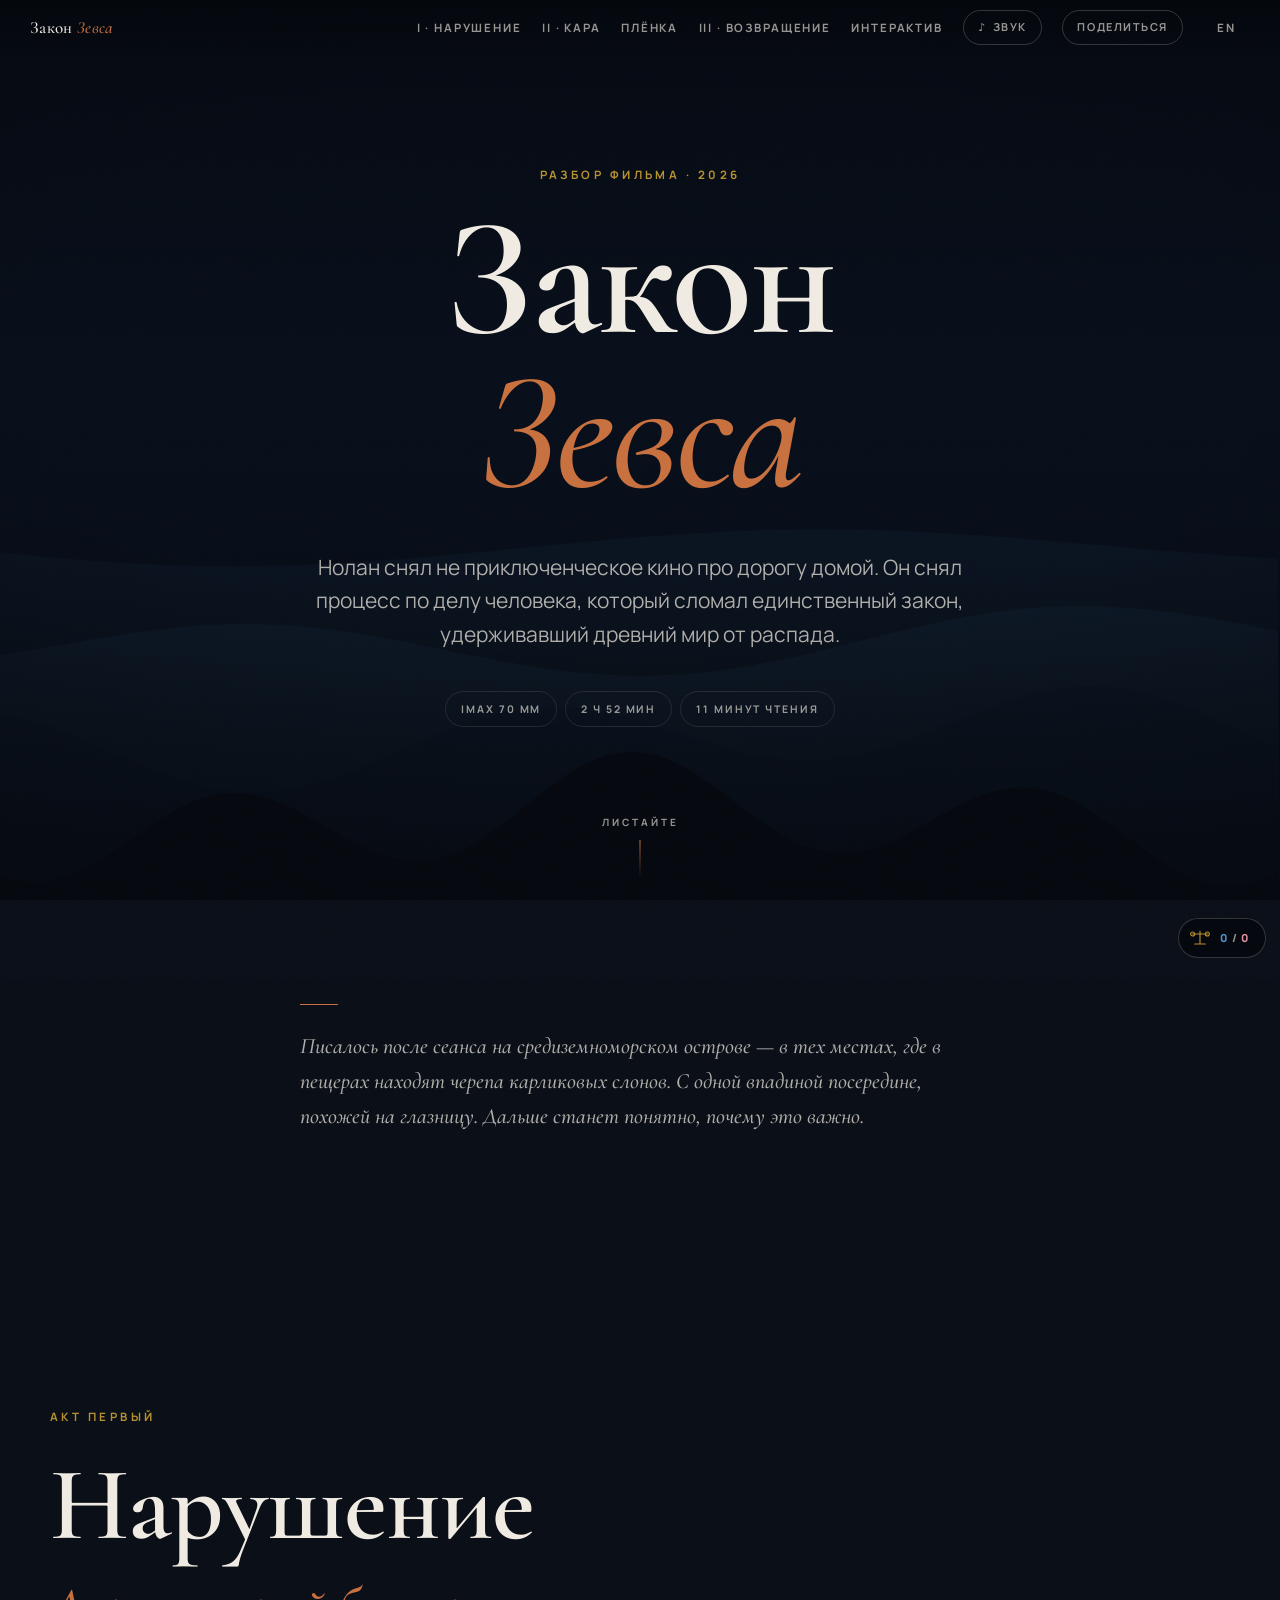
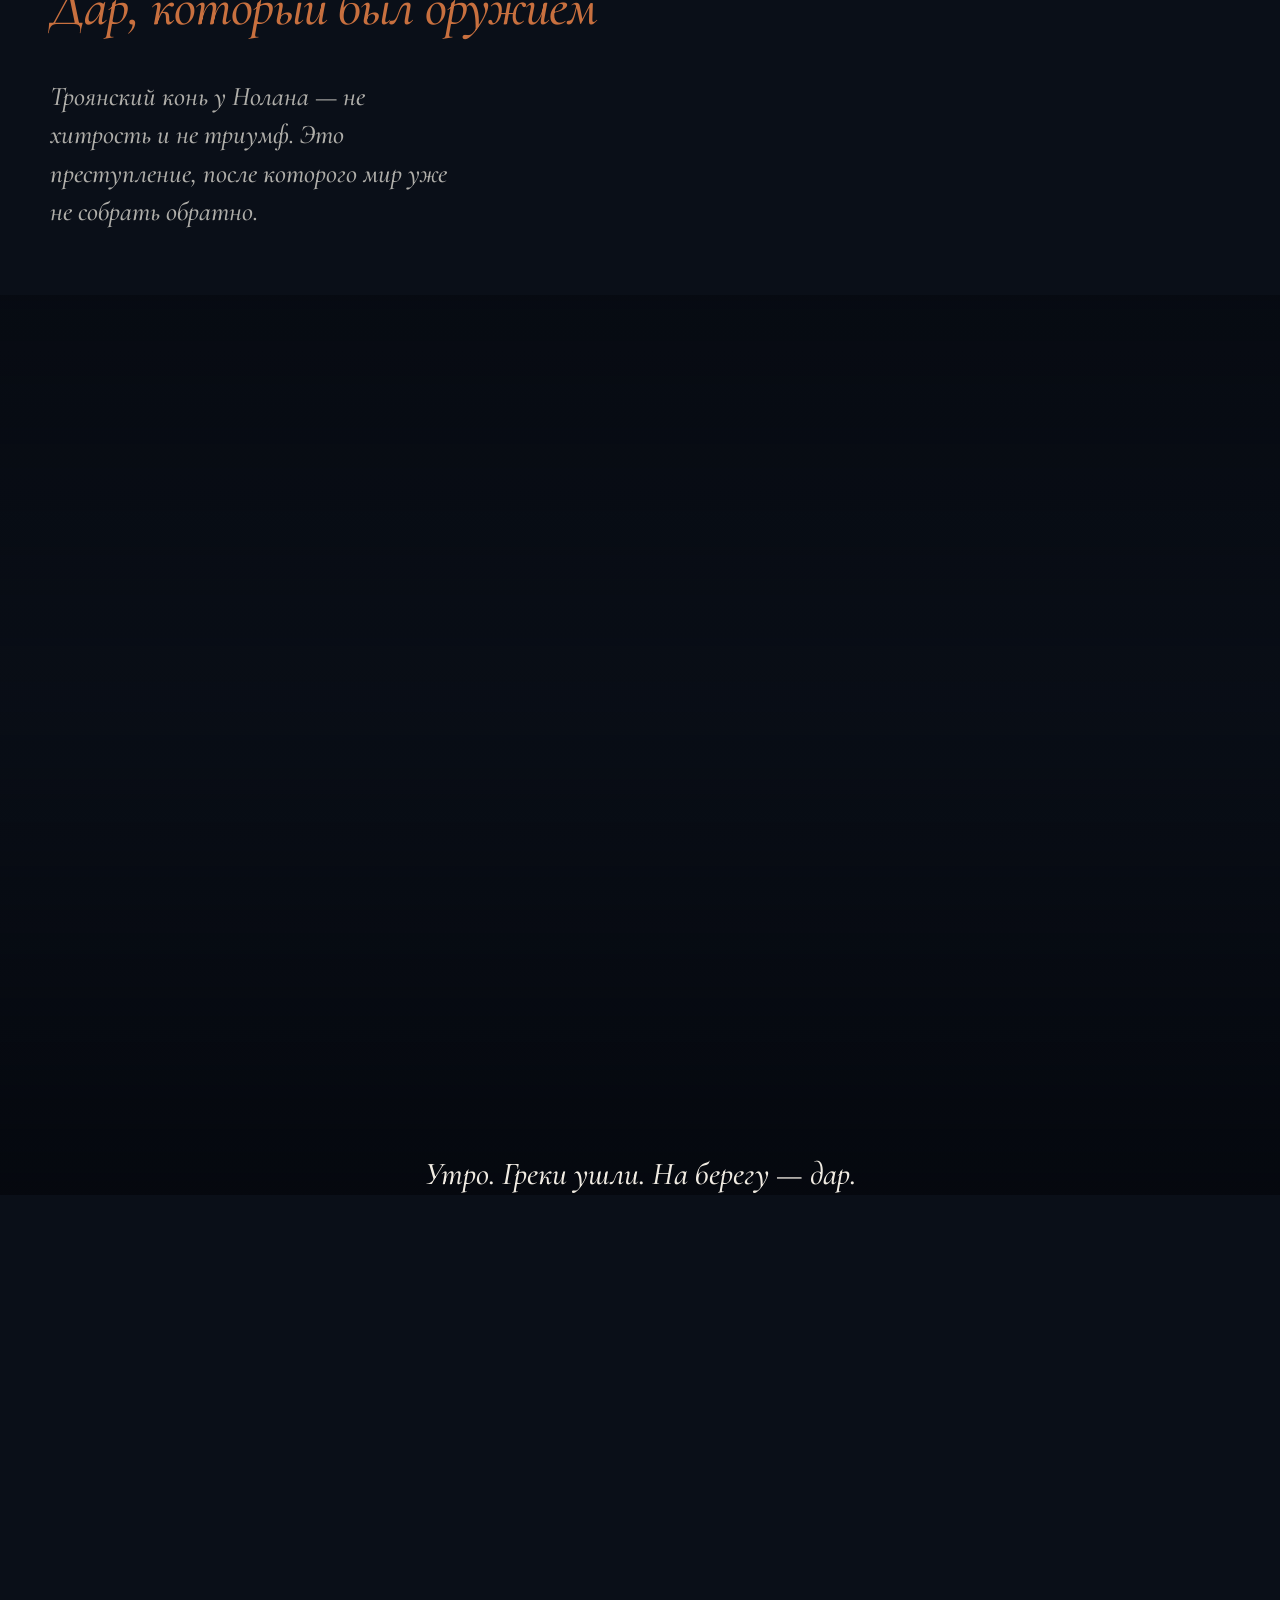
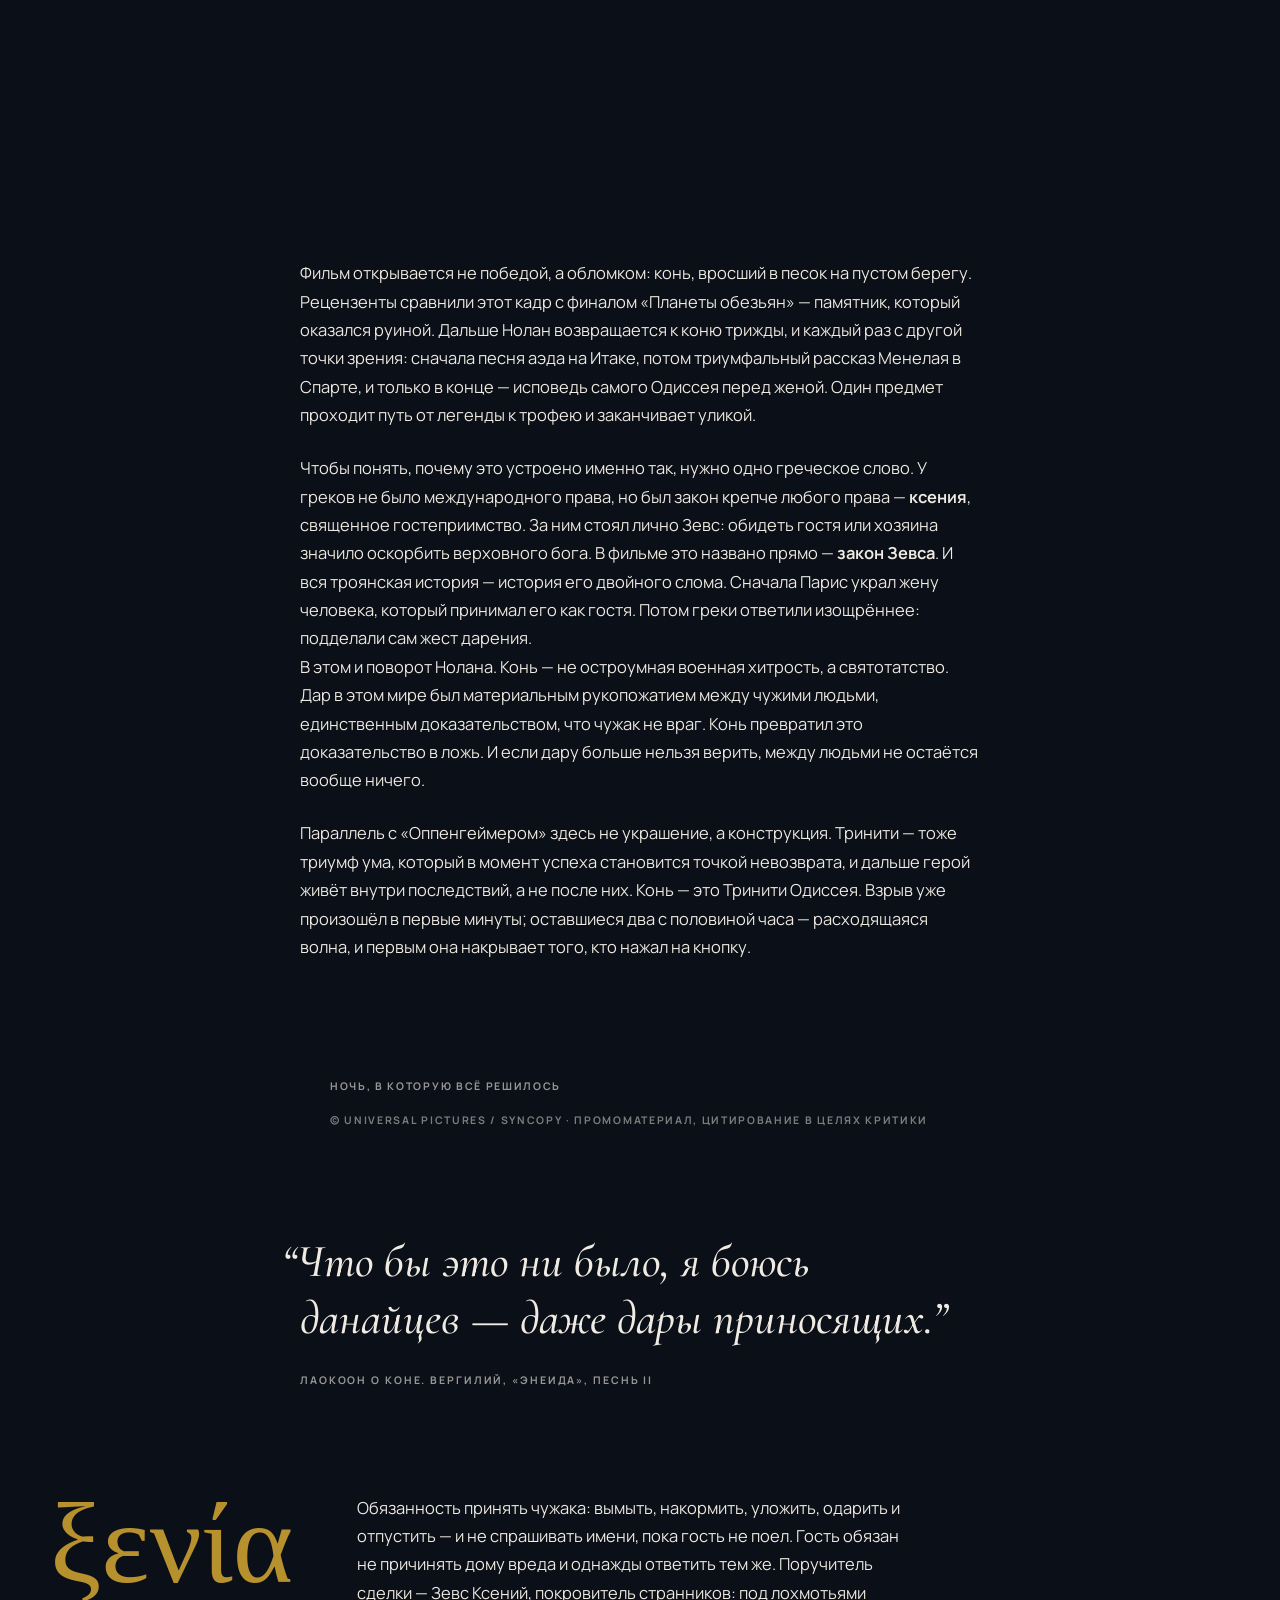
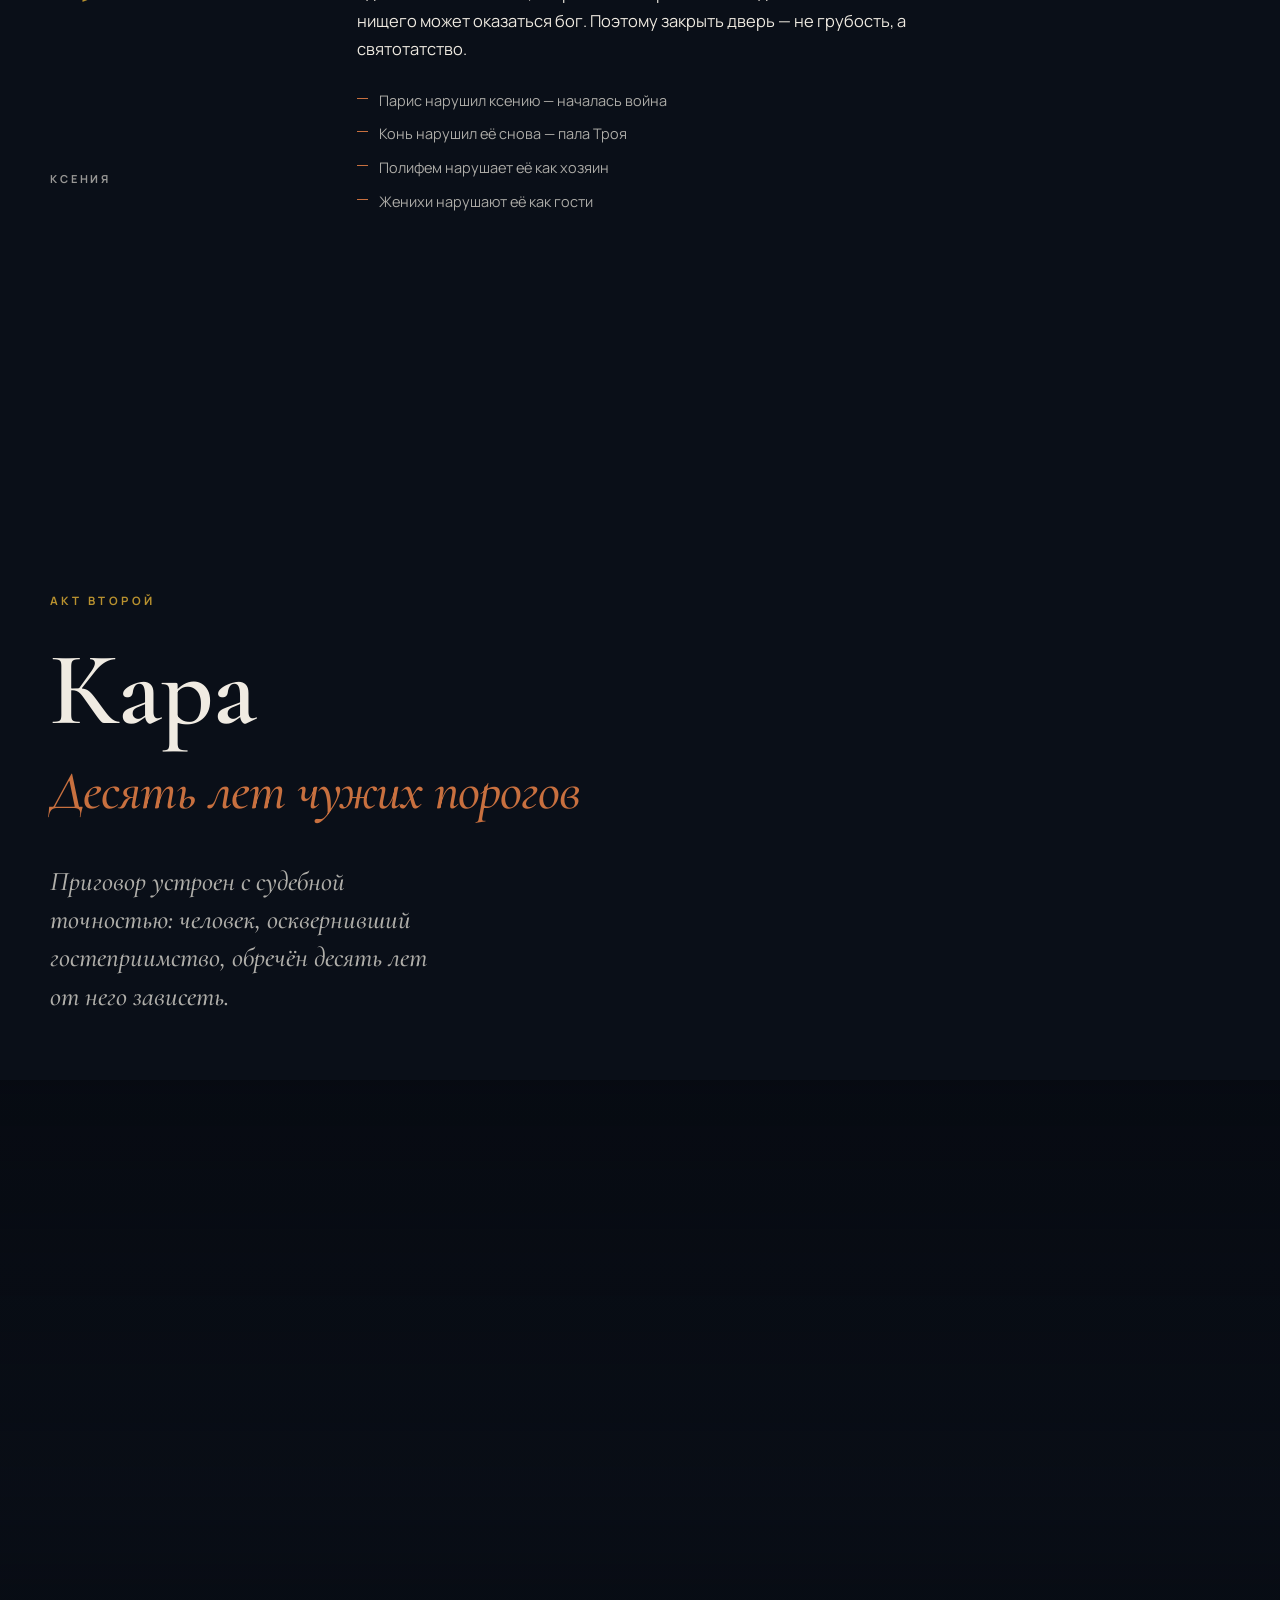
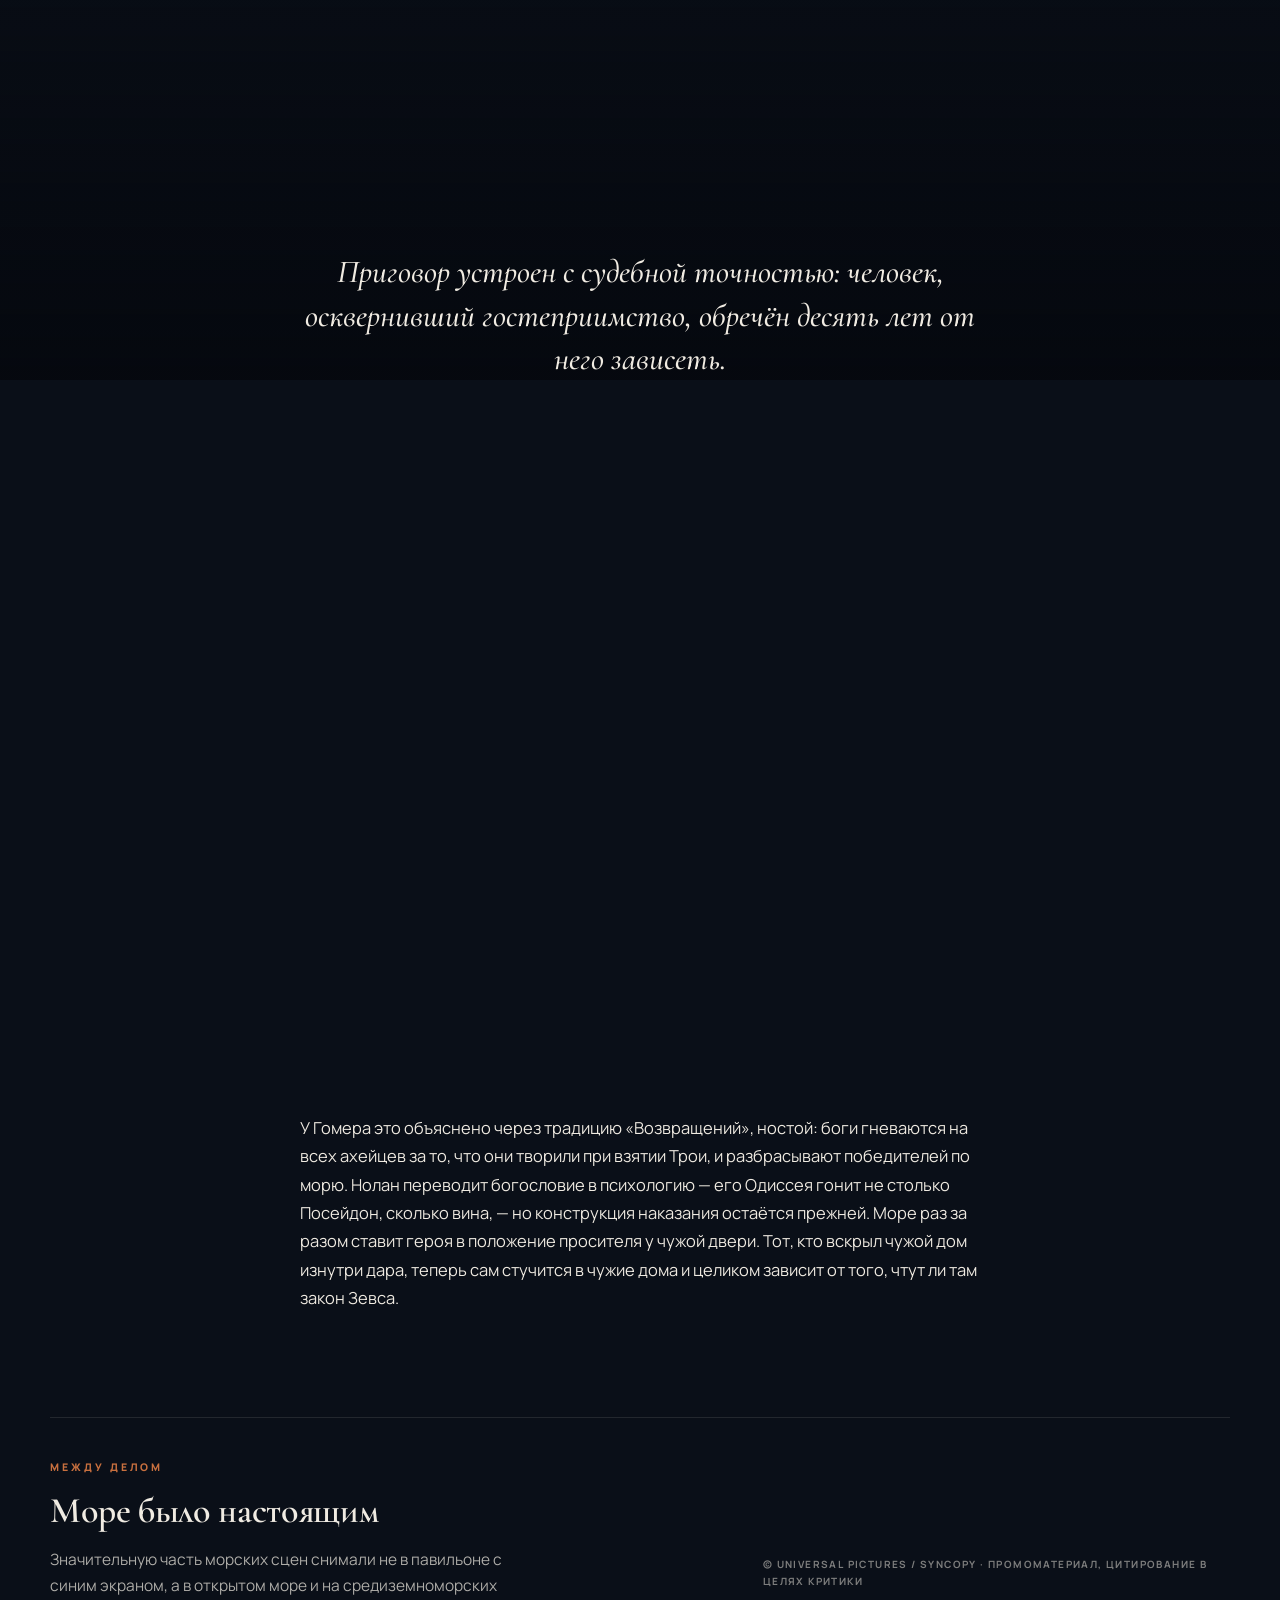
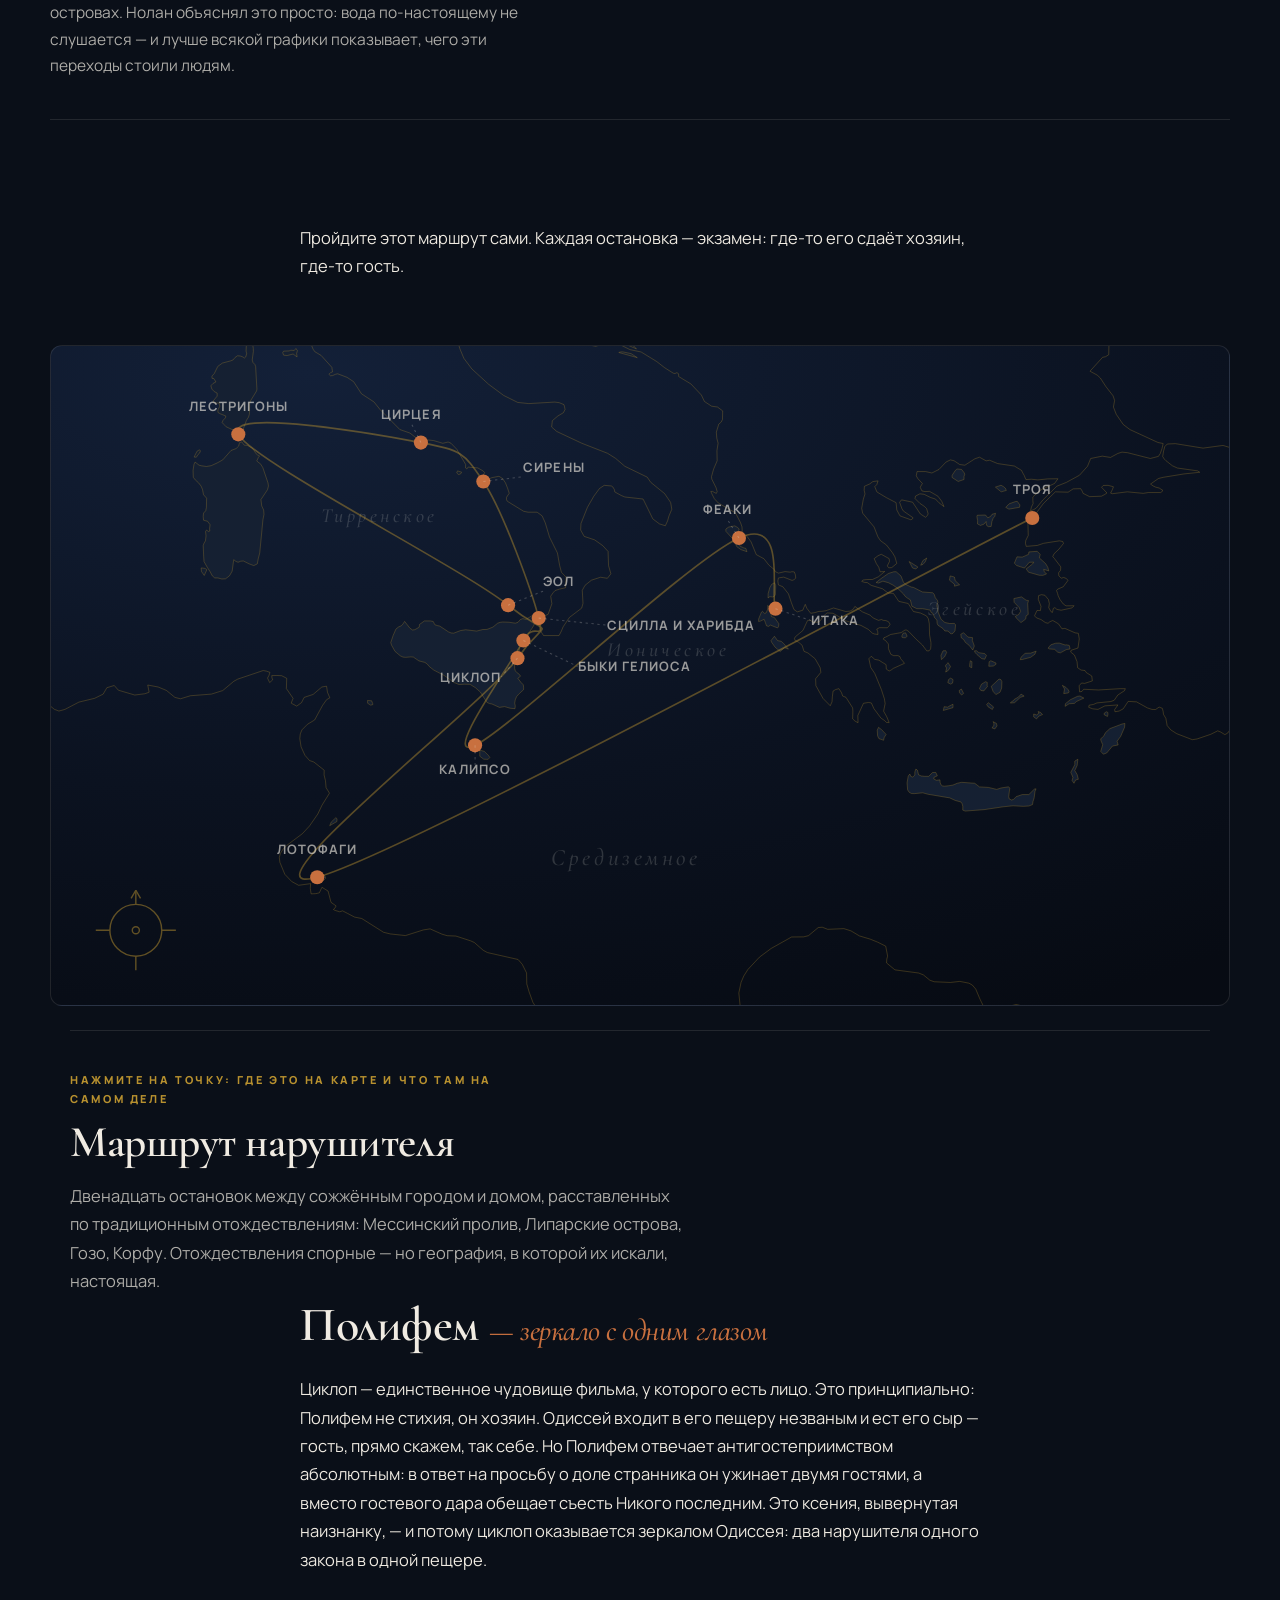
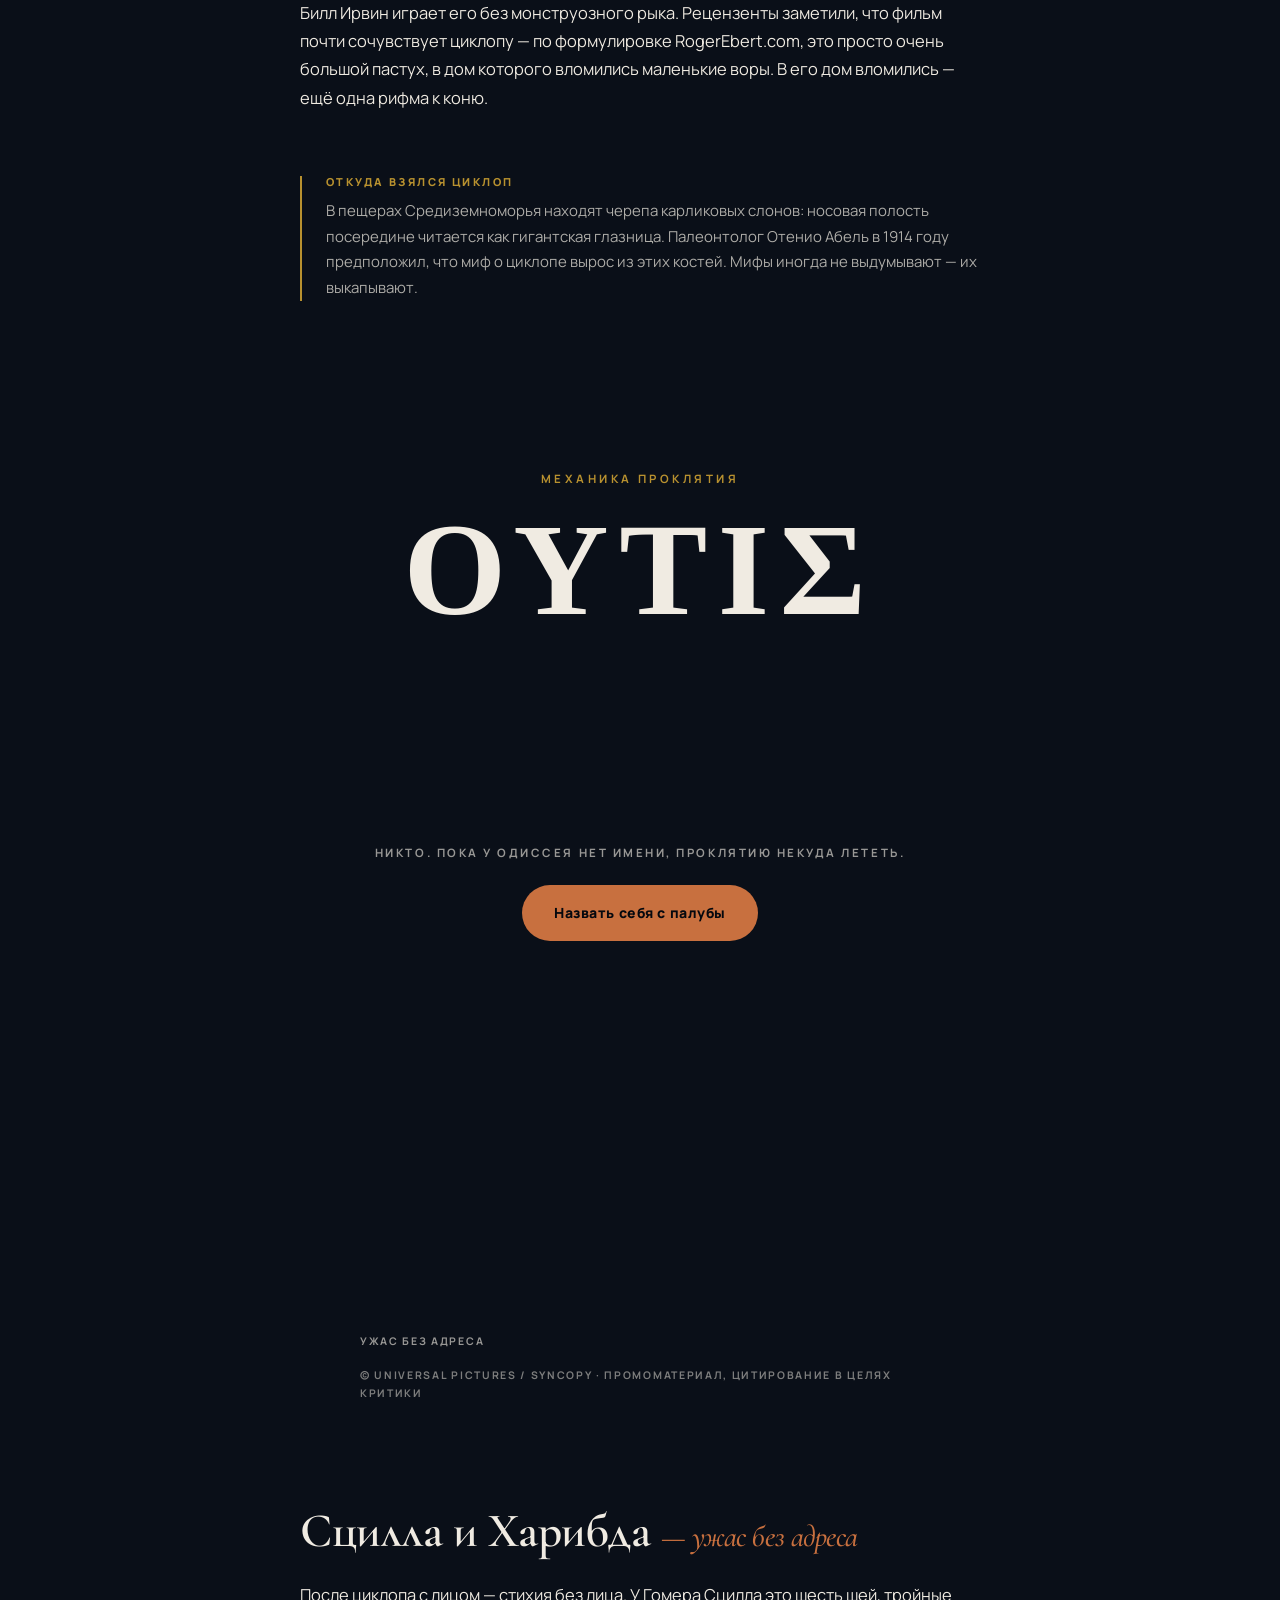
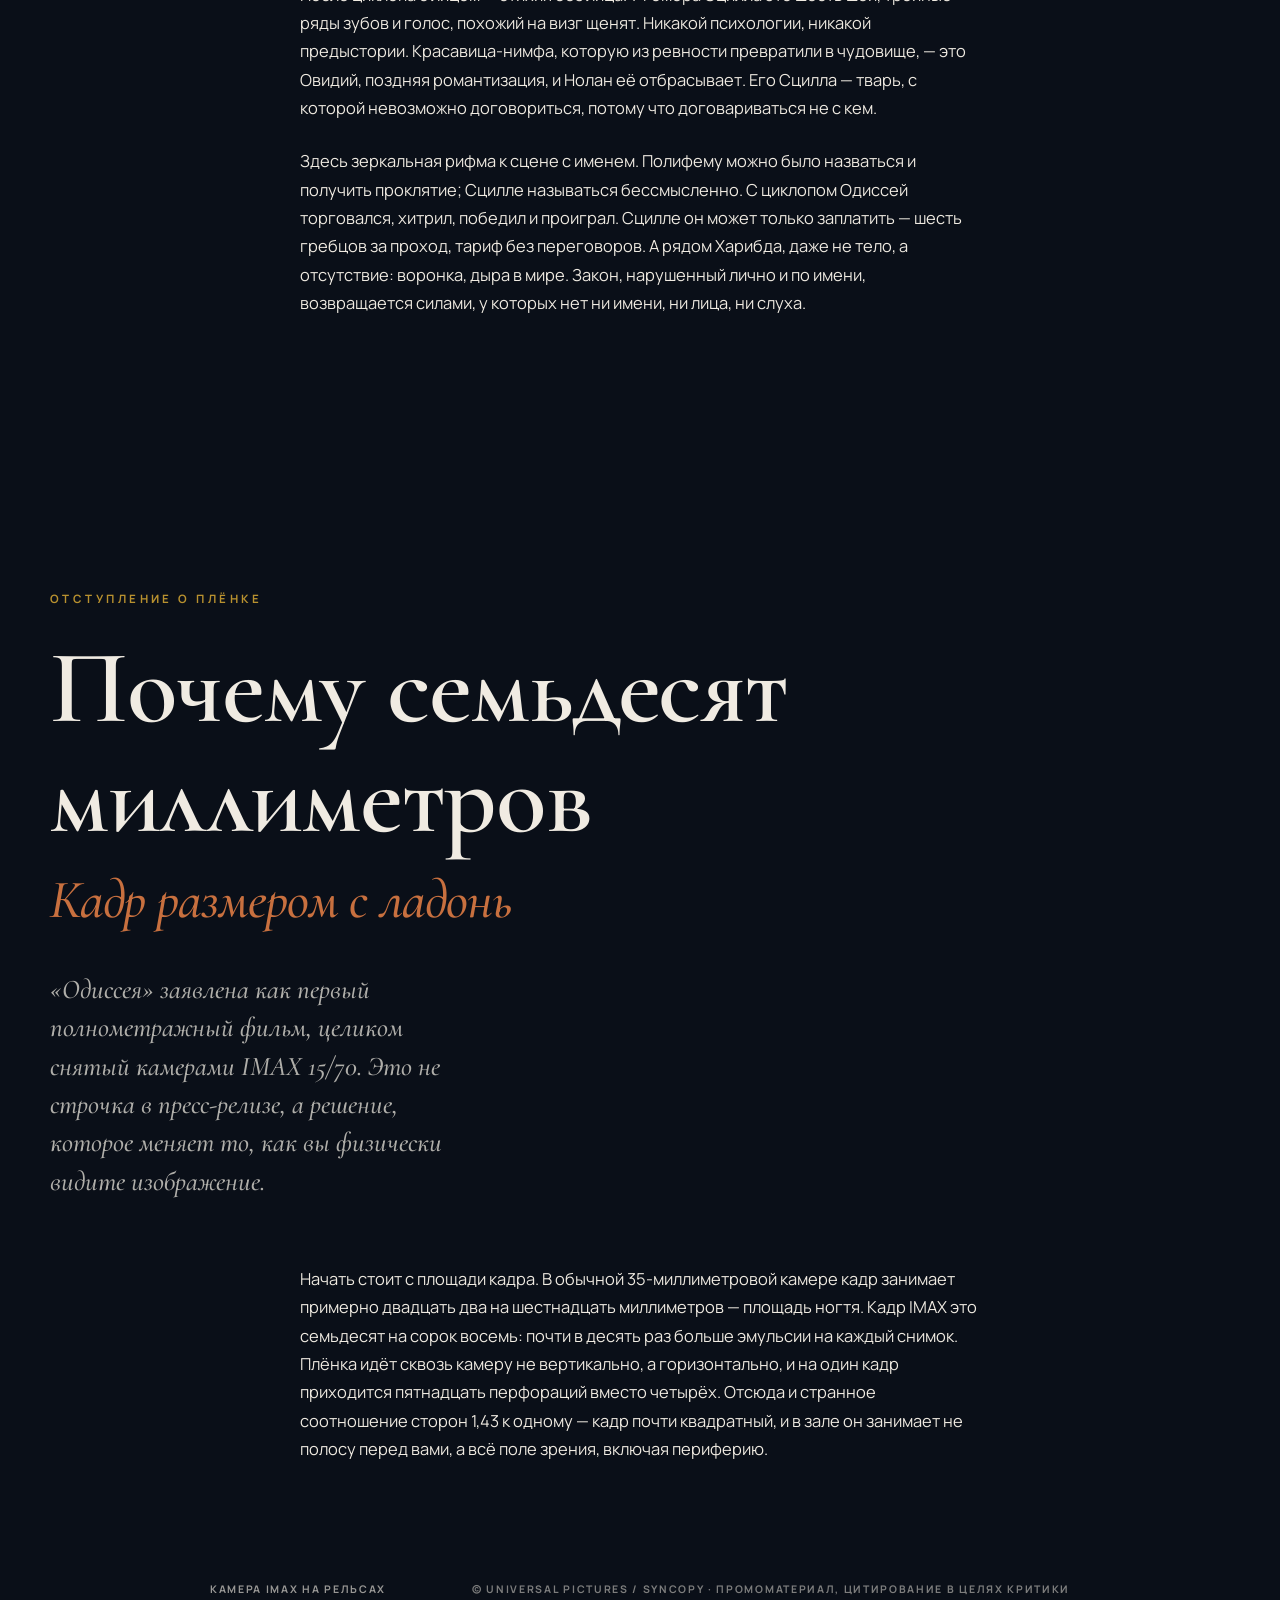
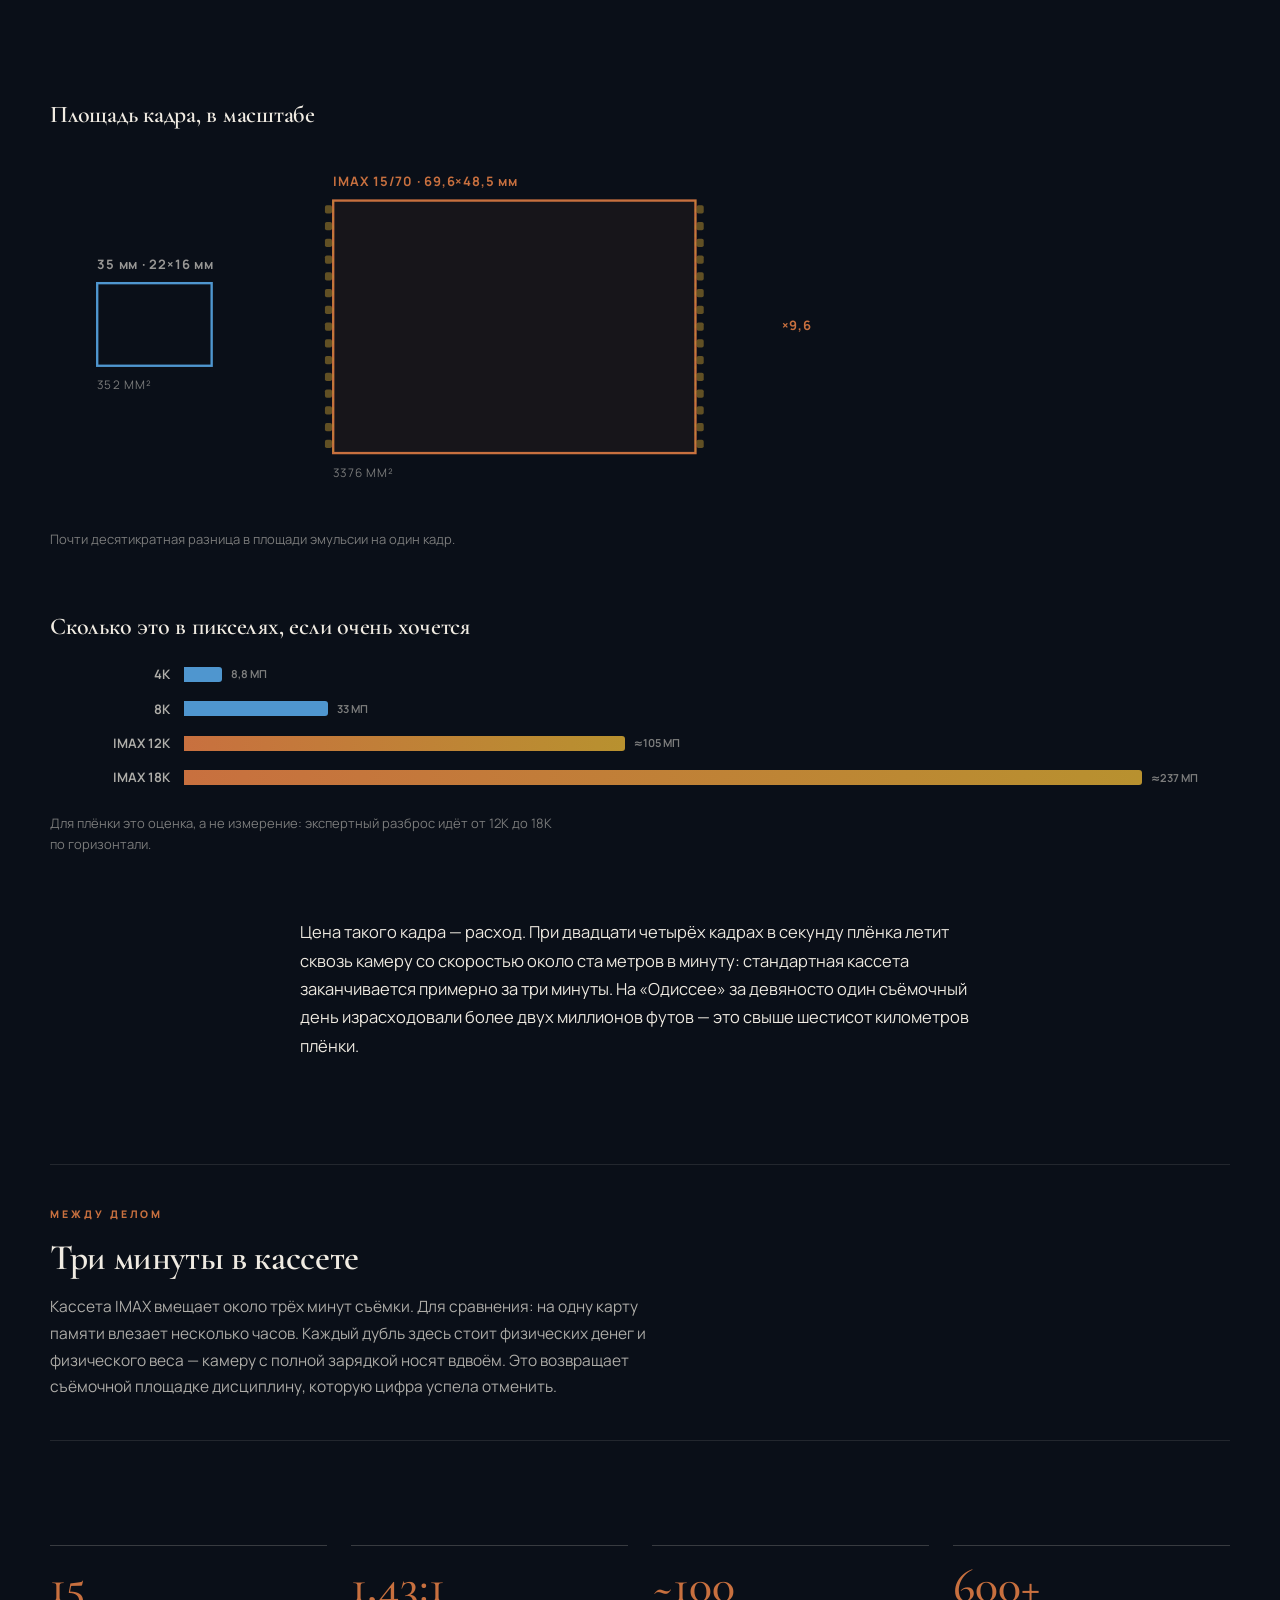
==== index.html @ 0b800fa1 "Корень: собранные страницы, манифест, service worker и документация" ====
<!DOCTYPE html>
<html lang="ru">
<head>
<meta charset="UTF-8">
<meta name="viewport" content="width=device-width, initial-scale=1, viewport-fit=cover">
<title>Закон Зевса — «Одиссея» Кристофера Нолана</title>
<meta name="description" content="Ксения, древний закон гостеприимства, как ключ к «Одиссее» Нолана: почему конь — преступление, скитания — приговор, а расправа — суд.">
<meta name="theme-color" content="#0a0f18">
<meta property="og:title" content="Закон Зевса — «Одиссея» Кристофера Нолана"><meta property="og:description" content="Ксения, древний закон гостеприимства, как ключ к «Одиссее» Нолана: почему конь — преступление, скитания — приговор, а расправа — суд.">
<meta property="og:type" content="article"><meta name="twitter:card" content="summary_large_image">
<link rel="manifest" href="manifest.webmanifest">
<link rel="alternate" hreflang="ru" href="./"><link rel="alternate" hreflang="en" href="./en/">
<link rel="alternate" hreflang="x-default" href="./">
<link rel="apple-touch-icon" href="assets/icon-180.png">
<meta name="apple-mobile-web-app-capable" content="yes">
<meta name="apple-mobile-web-app-status-bar-style" content="black-translucent">
<link rel="icon" href="data:image/svg+xml,%3Csvg xmlns='http://www.w3.org/2000/svg' viewBox='0 0 32 32'%3E%3Crect width='32' height='32' fill='%230a0f18'/%3E%3Cpath d='M5 23 L5 11 L13 11 L13 16 L18 16 L18 9 L25 9 L25 21 L28 21' stroke='%23c8703f' stroke-width='2.6' fill='none'/%3E%3C/svg%3E">
<style>/* шрифты встроены: Cormorant Garamond + Manrope (Fontsource/Google Fonts, OFL) */
@font-face{font-family:'Cormorant Garamond';font-style:normal;font-weight:400 500;font-display:swap;src:url([data-uri]) format('woff2');unicode-range:U+0400-045F,U+0490-0491,U+04B0-04B1,U+2116}
@font-face{font-family:'Cormorant Garamond';font-style:normal;font-weight:400 500;font-display:swap;src:url([data-uri]) format('woff2');unicode-range:U+0000-00FF,U+0131,U+0152-0153,U+02BB-02BC,U+02C6,U+02DA,U+02DC,U+2000-206F,U+2074,U+20AC,U+2122,U+2191,U+2193,U+2212,U+2215,U+FEFF,U+FFFD}
@font-face{font-family:'Cormorant Garamond';font-style:normal;font-weight:600 700;font-display:swap;src:url([data-uri]) format('woff2');unicode-range:U+0400-045F,U+0490-0491,U+04B0-04B1,U+2116}
@font-face{font-family:'Cormorant Garamond';font-style:normal;font-weight:600 700;font-display:swap;src:url([data-uri]) format('woff2');unicode-range:U+0000-00FF,U+0131,U+0152-0153,U+02BB-02BC,U+02C6,U+02DA,U+02DC,U+2000-206F,U+2074,U+20AC,U+2122,U+2191,U+2193,U+2212,U+2215,U+FEFF,U+FFFD}
@font-face{font-family:'Cormorant Garamond';font-style:italic;font-weight:400 600;font-display:swap;src:url([data-uri]) format('woff2');unicode-range:U+0400-045F,U+0490-0491,U+04B0-04B1,U+2116}
@font-face{font-family:'Cormorant Garamond';font-style:italic;font-weight:400 600;font-display:swap;src:url([data-uri]) format('woff2');unicode-range:U+0000-00FF,U+0131,U+0152-0153,U+02BB-02BC,U+02C6,U+02DA,U+02DC,U+2000-206F,U+2074,U+20AC,U+2122,U+2191,U+2193,U+2212,U+2215,U+FEFF,U+FFFD}
@font-face{font-family:'Manrope';font-style:normal;font-weight:200 800;font-display:swap;src:url([data-uri]) format('woff2');unicode-range:U+0400-045F,U+0490-0491,U+04B0-04B1,U+2116}
@font-face{font-family:'Manrope';font-style:normal;font-weight:200 800;font-display:swap;src:url([data-uri]) format('woff2');unicode-range:U+0000-00FF,U+0131,U+0152-0153,U+02BB-02BC,U+02C6,U+02DA,U+02DC,U+2000-206F,U+2074,U+20AC,U+2122,U+2191,U+2193,U+2212,U+2215,U+FEFF,U+FFFD}
</style>
<style>
/* ============ ТОКЕНЫ ============ */
:root{
  --ink:#0a0f18; --ink-2:#0d141f; --ink-3:#121b28; --abyss:#05080e;
  /* --paper-3 и --paper-4 подняты до контраста 4.5:1 по WCAG AA на фоне --ink */
  --paper:#f0ebe2; --paper-2:rgba(240,235,226,.72); --paper-3:rgba(240,235,226,.62); --paper-4:rgba(240,235,226,.50);
  --accent:#c8703f; --accent-lit:#e08b57; --bronze:#b8912f; --wine:#7a2f3d; --sea:#4f96cf;
  --line:rgba(240,235,226,.11); --line-2:rgba(240,235,226,.2);
  --serif:'Cormorant Garamond',Georgia,'Times New Roman',serif;
  --sans:'Manrope',-apple-system,BlinkMacSystemFont,'Segoe UI',system-ui,sans-serif;
  --s1:8px; --s2:16px; --s3:24px; --s4:40px; --s5:64px; --s6:104px; --s7:168px;
  --col:min(100% - 2.5rem, 68ch); --wide:min(100% - 2.5rem, 1180px);
  --e:cubic-bezier(.22,.68,.24,1);
  --safe-t:env(safe-area-inset-top,0px); --safe-b:env(safe-area-inset-bottom,0px);
}
*,*::before,*::after{box-sizing:border-box;margin:0;padding:0}
html{-webkit-text-size-adjust:100%;scroll-behavior:smooth}
@media (prefers-reduced-motion:reduce){html{scroll-behavior:auto}
  *,*::before,*::after{animation-duration:.01ms!important;animation-iteration-count:1!important;transition-duration:.01ms!important}}
body{
  background:var(--ink); color:var(--paper);
  font-family:var(--sans); font-size:clamp(16.5px,1.05vw,18.5px); font-weight:380; line-height:1.72;
  overflow-x:hidden; -webkit-font-smoothing:antialiased; text-rendering:optimizeLegibility;
  overscroll-behavior-y:none;
}
::selection{background:var(--accent);color:var(--abyss)}
img,svg,video,canvas{display:block;max-width:100%}
button,input,select{font:inherit;color:inherit}
button{background:none;border:none;cursor:pointer;-webkit-tap-highlight-color:transparent}
a{color:var(--accent);text-decoration:none;border-bottom:1px solid rgba(200,112,63,.32);transition:color .2s,border-color .2s}
a:hover,a:focus-visible{color:var(--accent-lit);border-color:var(--accent-lit)}
:focus-visible{outline:2px solid var(--accent-lit);outline-offset:3px;border-radius:2px}

/* ============ ТИПОГРАФИКА ============ */
h1,h2,h3,h4,.serif{font-family:var(--serif);font-weight:600;line-height:1.06;letter-spacing:-.01em}
.eyebrow{font-size:11.5px;letter-spacing:.3em;text-transform:uppercase;font-weight:700;color:var(--bronze)}
.lead{font-family:var(--serif);font-size:clamp(21px,2.5vw,28px);line-height:1.45;font-style:italic;color:var(--paper-2)}
p{margin-bottom:1.5em}
p:last-child{margin-bottom:0}
b,strong{font-weight:650;color:var(--paper)}
.col{width:var(--col);margin-inline:auto}
.wide{width:var(--wide);margin-inline:auto}

/* ============ КАРКАС ============ */
.act{padding:var(--s7) 0 var(--s6);position:relative}
.act-head{width:var(--wide);margin:0 auto var(--s5)}
.act-head h2{font-size:clamp(44px,8.5vw,104px);margin:var(--s3) 0 0}
.act-head h2 .sub{display:block;font-style:italic;color:var(--accent);font-size:.52em;margin-top:.28em;line-height:1.15}
.act-thesis{font-family:var(--serif);font-size:clamp(20px,2.4vw,27px);line-height:1.42;color:var(--paper-2);max-width:34ch;margin-top:var(--s4);font-style:italic}
.rule{height:1px;background:linear-gradient(90deg,var(--line-2),transparent);margin:var(--s3) 0}

/* появление */
.rv{opacity:0;transform:translateY(22px);transition:opacity .8s var(--e),transform .8s var(--e)}
.rv.in{opacity:1;transform:none}
.rv.d1{transition-delay:.1s}.rv.d2{transition-delay:.2s}

/* ============ ШАПКА ============ */
header{
  position:fixed;top:0;left:0;right:0;z-index:60;
  padding:calc(var(--safe-t) + 10px) clamp(14px,3vw,30px) 10px;
  display:flex;align-items:center;justify-content:space-between;gap:var(--s2);
  background:linear-gradient(180deg,rgba(5,8,14,.9),rgba(5,8,14,.55) 60%,transparent);
  transition:transform .35s var(--e);
}
header.hide{transform:translateY(-120%)}
.brand{font-family:var(--serif);font-size:17px;letter-spacing:.02em;color:var(--paper);border:0;white-space:nowrap}
.brand i{font-style:italic;color:var(--accent)}
.hnav{display:flex;align-items:center;gap:clamp(10px,1.6vw,22px)}
.hnav a{font-size:11.5px;letter-spacing:.16em;text-transform:uppercase;font-weight:700;color:var(--paper-3);border:0}
.hnav a:hover{color:var(--accent)}
@media(max-width:900px){.hnav .lnk{display:none}}
.chip{
  border:1px solid var(--line-2);border-radius:999px;padding:7px 14px;
  font-size:11px;letter-spacing:.14em;text-transform:uppercase;font-weight:700;color:var(--paper-3);
  min-height:34px;display:inline-flex;align-items:center;gap:6px;transition:all .2s;
}
.chip:hover,.chip:focus-visible{color:var(--paper);border-color:var(--paper-3)}
.chip.act-on{color:var(--accent);border-color:var(--accent)}
/* пальцем нужно 44 px; на десктопе шапка остаётся прежней высоты */
@media(hover:none){.chip{min-height:44px;padding:7px 16px}.brand{padding:6px 0;display:inline-block}}
#bar{position:fixed;top:0;left:0;height:2px;width:0;background:linear-gradient(90deg,var(--accent),var(--bronze));z-index:61}

/* ============ ГЕРОЙ ============ */
#hero{min-height:100svh;display:grid;place-items:center;text-align:center;position:relative;overflow:hidden;isolation:isolate}
#hero .bg{position:absolute;inset:0;z-index:-2}
#hero video,#hero canvas{width:100%;height:100%;object-fit:cover}
#hero video{opacity:0;transition:opacity 2s}
#hero video.in{opacity:.85}
#hero .veil{position:absolute;inset:0;z-index:-1;
  background:linear-gradient(180deg,rgba(5,8,14,.72),rgba(5,8,14,.34) 40%,rgba(5,8,14,.86)),
             radial-gradient(120% 80% at 50% 40%,transparent 40%,rgba(5,8,14,.7))}
#hero .in-col{padding:calc(var(--safe-t) + 96px) 20px calc(var(--safe-b) + 104px);max-width:940px}
#hero h1{font-size:clamp(56px,15vw,168px);line-height:.92;letter-spacing:-.02em}
#hero h1 .l2{display:block;font-style:italic;color:var(--accent)}
#hero .sub{margin:var(--s4) auto 0;max-width:56ch;font-size:clamp(17px,1.9vw,21px);color:var(--paper-2);line-height:1.6}
#hero .facts{margin-top:var(--s4);display:flex;flex-wrap:wrap;gap:8px;justify-content:center}
#hero .facts span{font-size:10.5px;letter-spacing:.18em;text-transform:uppercase;font-weight:700;color:var(--paper-3);border:1px solid var(--line);border-radius:999px;padding:8px 15px}
.scroll-cue{position:absolute;bottom:calc(var(--safe-b) + 22px);left:50%;transform:translateX(-50%);z-index:2;
  display:flex;flex-direction:column;align-items:center;gap:9px;
  font-size:10px;letter-spacing:.3em;text-transform:uppercase;color:var(--paper-3);font-weight:700}
.scroll-cue i{width:1px;height:38px;background:linear-gradient(180deg,var(--accent),transparent);animation:cue 2.4s var(--e) infinite}
@keyframes cue{0%{transform:scaleY(0);transform-origin:top}50%{transform:scaleY(1);transform-origin:top}51%{transform-origin:bottom}100%{transform:scaleY(0);transform-origin:bottom}}

/* ============ КИНОСЦЕНА СО СКРАББИНГОМ ============ */
.scene{position:relative}
.scene .stage{position:sticky;top:0;height:100svh;overflow:hidden;display:grid;place-items:center;isolation:isolate}
.scene video{position:absolute;inset:0;width:100%;height:100%;object-fit:cover;z-index:-2}
.scene .grade{position:absolute;inset:0;z-index:-1;
  background:linear-gradient(180deg,rgba(5,8,14,.55),rgba(5,8,14,.15) 45%,rgba(5,8,14,.9))}
.scene .bars{position:absolute;left:0;right:0;height:9svh;background:var(--abyss);z-index:1;transform:scaleY(0);will-change:transform}
.scene .bars.t{top:0;transform-origin:top}.scene .bars.b{bottom:0;transform-origin:bottom}
.scene .cap{position:relative;z-index:2;width:min(100% - 3rem,700px);text-align:center;align-self:end;
  padding-bottom:calc(var(--safe-b) + 13vh)}
.scene .cap p{position:absolute;left:0;right:0;bottom:0;opacity:0;transform:translateY(12px);
  transition:opacity .5s,transform .5s;font-family:var(--serif);font-style:italic;
  font-size:clamp(20px,3.4vw,32px);line-height:1.35;margin:0}
.scene .cap p.on{opacity:1;transform:none}
.scene .cap small{display:block;margin-top:12px;font-family:var(--sans);font-style:normal;
  font-size:10.5px;letter-spacing:.18em;text-transform:uppercase;color:var(--paper-3);font-weight:700}
.scene .hint{position:absolute;z-index:2;left:50%;transform:translateX(-50%);top:calc(var(--safe-t) + 74px);
  font-size:10px;letter-spacing:.26em;text-transform:uppercase;color:var(--paper-4);font-weight:700;
  opacity:0;transition:opacity .8s}
.scene .hint.on{opacity:1}
.fallback-still{position:absolute;inset:0;z-index:-2;background-size:cover;background-position:center}

/* ============ МЕДИА ПОЛНОЙ ШИРИНЫ ============ */
.bleed{position:relative;margin:var(--s6) 0;width:100%;overflow:hidden}
.bleed figure{margin:0;position:relative;overflow:hidden}
.bleed img{width:100%;height:clamp(320px,64svh,760px);object-fit:cover;transform:scale(1.06);will-change:transform}
.bleed .shade{position:absolute;inset:0;pointer-events:none;background:linear-gradient(180deg,rgba(5,8,14,.5),transparent 30%,transparent 62%,rgba(10,15,24,.95))}
.bleed figcaption{position:absolute;left:0;right:0;bottom:0;padding:var(--s3) 0;pointer-events:none;z-index:6}
.bleed figcaption .inner{width:var(--wide);margin:0 auto;display:flex;justify-content:space-between;gap:var(--s2);flex-wrap:wrap;
  font-size:10.5px;letter-spacing:.16em;text-transform:uppercase;font-weight:700;color:var(--paper-3)}
.bleed figcaption .cr{color:var(--paper-4)}
.bleed.tall img{height:clamp(420px,88svh,940px)}
.bleed.wide-cine img{height:clamp(240px,52svh,600px)}

/* ============ ЦИТАТА ============ */
blockquote{margin:var(--s6) auto;width:var(--col)}
blockquote p{font-family:var(--serif);font-style:italic;font-size:clamp(26px,4.4vw,46px);line-height:1.24;
  color:var(--paper);margin:0;text-indent:-.4em}
blockquote cite{display:block;margin-top:var(--s3);font-family:var(--sans);font-style:normal;
  font-size:10.5px;letter-spacing:.18em;text-transform:uppercase;color:var(--paper-3);font-weight:700}

/* ============ КАРТОЧКА ОПРЕДЕЛЕНИЯ ============ */
.def{width:var(--wide);margin:var(--s6) auto;display:grid;grid-template-columns:auto 1fr;gap:var(--s5);align-items:start}
.def .word{font-family:var(--serif);font-size:clamp(56px,9vw,128px);color:var(--bronze);line-height:.9}
.def .tr{font-size:11px;letter-spacing:.26em;text-transform:uppercase;color:var(--paper-3);font-weight:700;margin-top:var(--s2)}
.def .body{max-width:56ch}
.def ul{list-style:none;margin-top:var(--s3);display:grid;gap:9px}
.def li{font-size:14.5px;color:var(--paper-2);padding-left:22px;position:relative}
.def li::before{content:'';position:absolute;left:0;top:.62em;width:11px;height:1px;background:var(--accent)}
@media(max-width:760px){.def{grid-template-columns:1fr;gap:var(--s3)}}

/* ============ ЗАМЕТКА НА ПОЛЯХ ============ */
.aside{width:var(--col);margin:var(--s5) auto;padding-left:var(--s3);border-left:2px solid var(--bronze)}
.aside h4{font-size:11px;letter-spacing:.22em;text-transform:uppercase;color:var(--bronze);font-family:var(--sans);font-weight:800;margin-bottom:10px}
.aside p{font-size:15px;color:var(--paper-2)}
.note{width:var(--col);margin:var(--s6) auto;font-family:var(--serif);font-style:italic;
  font-size:clamp(18px,2.1vw,22px);line-height:1.6;color:var(--paper-2)}
.note::before{content:'';display:block;width:38px;height:1px;background:var(--accent);margin-bottom:var(--s3)}
</style>
<style>
/* ============ КАРТА ============ */
.map-wrap{width:var(--wide);margin:var(--s5) auto 0}
#seamap{width:100%;height:auto;border-radius:12px;background:radial-gradient(130% 110% at 22% 4%,#132038 0%,#0b1220 58%,#070b13 100%);
  border:1px solid var(--line);touch-action:manipulation}
.pt{cursor:pointer}
.pt .hit{fill:transparent}
.pt .core{fill:var(--accent);transition:fill .25s,r .25s}
.pt .ring{fill:none;stroke:var(--accent);stroke-width:1.2;opacity:0;transition:opacity .3s}
.pt .lbl{fill:var(--paper-3);font-family:var(--sans);font-size:11px;font-weight:700;letter-spacing:.08em;text-transform:uppercase}
.pt:hover .core,.pt.sel .core{fill:var(--bronze)}
.pt:hover .ring,.pt.sel .ring{opacity:.95}
.pt:hover .lbl,.pt.sel .lbl{fill:var(--paper)}
.pt.ok .core{fill:var(--sea)}.pt.no .core{fill:var(--wine)}
.pt.sel .lbl{fill:var(--bronze)}
.pt .num{display:none;fill:var(--paper-2);font-family:var(--sans);font-size:26px;font-weight:800;pointer-events:none}
.pt.sel .num{fill:var(--bronze)}
/* лента остановок: на узком экране названия читаются здесь, а не на карте */
.map-nav{display:none}
@media(max-width:640px){
  .pt .lbl{display:none}
  .pt .num{display:block}
  .pt .hit{r:46px}
  .map-nav{display:flex;gap:8px;overflow-x:auto;padding:14px 0 4px;width:var(--wide);margin:0 auto;
    -webkit-overflow-scrolling:touch;scrollbar-width:none}
  .map-nav::-webkit-scrollbar{display:none}
  .mchip{flex:0 0 auto;min-height:44px;display:inline-flex;align-items:center;gap:7px;
    padding:0 15px;border:1px solid var(--line-2);border-radius:999px;background:transparent;
    font-size:12.5px;font-weight:650;color:var(--paper-2);white-space:nowrap}
  .mchip i{font-style:normal;font-size:10.5px;font-weight:800;color:var(--bronze);opacity:.85}
  .mchip.sel{border-color:var(--bronze);color:var(--paper)}
  .mchip.ok i{color:var(--sea)}.mchip.no i{color:var(--wine)}
  .mchip.ok{border-color:rgba(79,150,207,.5)}.mchip.no{border-color:rgba(122,47,61,.75)}
}
#route{fill:none;stroke:rgba(184,145,47,.45);stroke-width:1.4;stroke-dasharray:3 6;stroke-linecap:round}
#ship{opacity:0;transition:opacity .4s}
.ep{width:var(--wide);margin:var(--s3) auto 0;min-height:270px;padding:var(--s4) 0 0;border-top:1px solid var(--line)}
.ep .role{font-size:11px;letter-spacing:.24em;text-transform:uppercase;color:var(--bronze);font-weight:800;margin-bottom:10px}
.ep h3{font-size:clamp(28px,4.6vw,44px);margin-bottom:var(--s2)}
.ep p{max-width:62ch;color:var(--paper-2)}
.ep .place{font-size:14.5px;color:var(--paper-3);border-left:2px solid var(--bronze);
  padding-left:16px;margin-bottom:var(--s3)}
.ep .place span{display:block;color:var(--bronze);font-weight:700;font-size:11px;
  letter-spacing:.18em;text-transform:uppercase;margin-bottom:6px}
.picks{display:flex;gap:12px;flex-wrap:wrap;margin-top:var(--s3)}
.pick{border:1px solid var(--accent);color:var(--accent);border-radius:999px;padding:13px 24px;
  font-size:14.5px;font-weight:650;min-height:46px;transition:all .2s}
.pick:hover,.pick:focus-visible{background:var(--accent);color:var(--abyss)}
.pick.mute{border-color:var(--line-2);color:var(--paper-2)}
.pick.mute:hover,.pick.mute:focus-visible{background:var(--paper);border-color:var(--paper);color:var(--abyss)}
.pick[disabled]{opacity:.32;pointer-events:none}
.out{margin-top:var(--s3);padding-left:var(--s3);border-left:2px solid var(--bronze);
  opacity:0;transform:translateY(8px);transition:opacity .45s,transform .45s;max-width:62ch}
.out.on{opacity:1;transform:none}
.out .tag{display:inline-block;font-size:10px;letter-spacing:.2em;text-transform:uppercase;font-weight:800;
  padding:5px 12px;border-radius:999px;margin-bottom:12px}
.out .tag.ok{background:rgba(79,150,207,.16);color:#8fc0e8}
.out .tag.no{background:rgba(122,47,61,.28);color:#e0909e}
.out p{font-family:var(--serif);font-style:italic;font-size:clamp(18px,2.2vw,22px);line-height:1.48;color:var(--paper)}

/* ============ ФАКЕЛ ============ */
.torch{position:relative;overflow:hidden;border-radius:10px}
.torch img{filter:brightness(1.85) saturate(1.06) contrast(1.02)}
.torch .mask{position:absolute;inset:0;z-index:3;pointer-events:none;transition:opacity .6s;
  background:radial-gradient(circle at var(--tx,50%) var(--ty,42%),
    rgba(4,6,11,0) 0, rgba(4,6,11,0) 16%, rgba(4,6,11,.5) 34%, rgba(4,6,11,.88) 62%, rgba(4,6,11,.97) 100%)}
.torch .flame{position:absolute;z-index:4;left:var(--tx,50%);top:var(--ty,42%);width:8px;height:8px;margin:-4px;
  border-radius:50%;pointer-events:none;background:radial-gradient(circle,#ffe0b0,rgba(200,112,63,.7) 45%,transparent 70%);
  box-shadow:0 0 30px 14px rgba(200,112,63,.42),0 0 90px 46px rgba(200,112,63,.16);animation:fl .19s alternate infinite}
@keyframes fl{from{transform:scale(1)}to{transform:scale(1.3)}}
/* подсказка ушла наверх: внизу она налезала на подпись к кадру, когда та переносилась на две строки */
.torch .lab{position:absolute;z-index:5;left:50%;top:18px;transform:translateX(-50%);pointer-events:none;
  white-space:nowrap;font-size:10px;letter-spacing:.22em;text-transform:uppercase;font-weight:700;
  color:var(--paper-3);transition:opacity .5s}
.torch.used .lab{opacity:0}

/* ============ ИМЯ / ПРОКЛЯТИЕ ============ */
#curse{width:var(--wide);margin:var(--s7) auto;text-align:center;position:relative}
#nameOut{font-family:var(--serif);font-size:clamp(44px,11vw,132px);letter-spacing:.08em;line-height:1;
  color:var(--paper);transition:color .8s;min-height:1.05em}
#nameOut.hot{color:var(--accent)}
#nameSub{margin-top:var(--s3);font-size:11.5px;letter-spacing:.22em;text-transform:uppercase;
  color:var(--paper-3);font-weight:700;min-height:2.2em}
.btn{background:var(--accent);color:var(--abyss);font-weight:800;font-size:14px;letter-spacing:.04em;
  padding:16px 32px;border-radius:999px;min-height:50px;transition:transform .2s,box-shadow .2s,opacity .2s}
.btn:hover,.btn:focus-visible{transform:translateY(-2px);box-shadow:0 14px 40px rgba(200,112,63,.3)}
.btn[disabled]{opacity:.35;pointer-events:none;transform:none;box-shadow:none}
#flash{position:fixed;inset:0;z-index:70;pointer-events:none;opacity:0;
  background:radial-gradient(100% 100% at 50% 50%,rgba(122,47,61,.5),rgba(122,47,61,.12) 55%,transparent)}
#flash.go{animation:fx 1s ease}
@keyframes fx{0%{opacity:0}16%{opacity:1}100%{opacity:0}}
@keyframes shake{0%,100%{transform:none}22%{transform:translate(-5px,3px)}44%{transform:translate(4px,-4px)}66%{transform:translate(-3px,-2px)}88%{transform:translate(3px,2px)}}
body.shake{animation:shake .45s linear}

/* ============ ИНТЕРАКТИВЫ ============ */
.play{padding:var(--s7) 0 var(--s5)}
.play-head{width:var(--wide);margin:0 auto var(--s4)}
.play-head h2{font-size:clamp(32px,5.4vw,60px);margin-top:var(--s2)}
.play-head .sub{margin-top:var(--s3);max-width:58ch;color:var(--paper-2)}
.panel{width:var(--wide);margin:0 auto;border-top:1px solid var(--line);padding-top:var(--s4);min-height:340px}
.step{font-size:11px;letter-spacing:.24em;text-transform:uppercase;color:var(--bronze);font-weight:800;margin-bottom:14px}
.qtext{font-family:var(--serif);font-size:clamp(22px,3.2vw,32px);line-height:1.32;max-width:32ch;margin-bottom:var(--s3)}
.opts{display:grid;gap:11px;max-width:62ch}
.opt{text-align:left;border:1px solid var(--line);border-radius:12px;padding:16px 20px;color:var(--paper-2);
  font-size:15.5px;line-height:1.5;min-height:48px;transition:border-color .2s,background .2s,color .2s}
.opt:hover:not([disabled]),.opt:focus-visible{border-color:var(--accent);color:var(--paper);background:rgba(200,112,63,.06)}
.opt[disabled]{opacity:.4}
.opt.chosen{opacity:1;border-color:var(--accent);color:var(--paper);background:rgba(200,112,63,.09)}
.why{margin-top:var(--s3);padding-top:var(--s3);border-top:1px dashed var(--line);font-size:14.5px;
  color:var(--paper-3);max-width:62ch;opacity:0;transition:opacity .5s}
.why.on{opacity:1}
.verdict{text-align:center;padding:var(--s3) 0}
.verdict h3{font-size:clamp(30px,5vw,46px);margin-bottom:var(--s2)}
.verdict p{max-width:52ch;margin:0 auto var(--s3);color:var(--paper-2)}
.score{font-size:11px;letter-spacing:.2em;text-transform:uppercase;color:var(--paper-3);font-weight:800}

/* таймлайн-сравнение */
.tlwrap{position:relative}
#tlSvg{width:100%;height:auto;overflow:visible;touch-action:manipulation}
.lane-rule{stroke:var(--line-2);stroke-width:1}
.lane-name{fill:var(--paper-3);font-family:var(--sans);font-size:11px;font-weight:800;
  letter-spacing:.16em;text-transform:uppercase}
.ev-hit{fill:none;stroke:transparent;stroke-width:26;stroke-linejoin:round;cursor:pointer}
.ev-line{fill:none;stroke-width:1.6;opacity:.3;transition:opacity .25s,stroke-width .25s;cursor:pointer;pointer-events:none}
.ev-dot{r:4.5;transition:r .2s,opacity .25s;opacity:.55;cursor:pointer}
.ev-lab{fill:var(--paper-3);font-family:var(--sans);font-size:9.5px;font-weight:650;
  transition:fill .25s,font-weight .25s;pointer-events:none}
.ev.on .ev-line{opacity:1;stroke-width:2.8}
.ev.on .ev-dot{r:6.5;opacity:1}
.ev.on .ev-lab{fill:var(--paper);font-weight:800}
.ev.dim .ev-line{opacity:.08}
.ev.dim .ev-dot{opacity:.14}
.ev.dim .ev-lab{fill:var(--paper-4)}
.tlnotes{display:grid;grid-template-columns:repeat(3,1fr);gap:var(--s3);margin-top:var(--s4)}
.tlnotes .c{border-top:1px solid var(--line);padding-top:var(--s2)}
.tlnotes h4{font-size:10.5px;letter-spacing:.18em;text-transform:uppercase;color:var(--bronze);
  font-family:var(--sans);font-weight:800;margin-bottom:10px}
.tlnotes p{font-size:13.5px;color:var(--paper-3);line-height:1.6}
#tlPick{margin-top:var(--s3);font-size:14px;color:var(--paper-2);min-height:3.2em;max-width:70ch}
#tlPick b{color:var(--paper)}
@media(max-width:820px){.tlnotes{grid-template-columns:1fr;gap:var(--s2)}}
/* на узком экране график не сжимается до нечитаемого, а листается вбок */
@media(max-width:760px){
  .tlwrap{overflow-x:auto;overflow-y:hidden;-webkit-overflow-scrolling:touch;padding-bottom:10px;
    mask-image:linear-gradient(90deg,#000 calc(100% - 18px),transparent)}
  #tlSvg{width:940px;max-width:none;flex:0 0 auto}
  .ev-dot{r:5.5}.ev.on .ev-dot{r:8}
  .tlwrap::-webkit-scrollbar{height:4px}
  .tlwrap::-webkit-scrollbar-thumb{background:var(--line-2);border-radius:2px}
}

/* касса */
.bo{display:grid;grid-template-columns:130px minmax(0,1fr) 64px;gap:14px;align-items:center;margin-bottom:12px}
.bo .nm{text-align:right;font-size:13px;font-weight:650;color:var(--paper-2);line-height:1.25}
.bo .nm i{display:block;font-style:normal;font-size:10.5px;color:var(--paper-4);font-weight:400}
.bo .bars{position:relative}
.bar{height:11px;border-radius:0 3px 3px 0;transform:scaleX(0);transform-origin:left;
  transition:transform 1s var(--e);margin-bottom:3px;min-width:2px}
.bo.in .bar{transform:scaleX(1)}
.bar.b{background:var(--sea)}.bar.g{background:var(--accent)}
.bar span{position:absolute;left:calc(100% + 8px);top:50%;transform:translateY(-50%);
  font-size:10.5px;color:var(--paper-4);font-weight:650;white-space:nowrap}
.bo.hero .nm{color:var(--bronze)}
.bo.hero .bar.g{background:linear-gradient(90deg,var(--accent),var(--bronze))}
#boTip{position:fixed;z-index:80;pointer-events:none;opacity:0;transition:opacity .18s;max-width:260px;
  background:#04070d;border:1px solid var(--line-2);border-radius:10px;padding:12px 15px;font-size:12.5px;line-height:1.5;color:var(--paper-2)}
#boTip b{color:var(--paper)}
/* примечание под строкой — тач-замена курсорной подсказки */
.bo-note{grid-column:1 / -1;display:none;margin:6px 0 2px;padding:11px 13px;border-left:2px solid var(--accent);
  background:rgba(240,235,226,.045);border-radius:0 8px 8px 0;font-size:12.5px;line-height:1.55;color:var(--paper-2);text-align:left}
.bo-note b{color:var(--paper)}
.bo.open .bo-note{display:block}
.bo[role=button]{cursor:pointer;padding:5px 0;border-radius:6px}
details{margin-top:var(--s3)}
summary{cursor:pointer;font-size:13px;font-weight:700;color:var(--accent);min-height:44px;display:flex;align-items:center}
table{width:100%;border-collapse:collapse;margin-top:14px;font-size:13px}
th,td{padding:9px 10px;text-align:right;border-bottom:1px solid var(--line);color:var(--paper-2)}
th:first-child,td:first-child{text-align:left}
th.nt,td.nt{text-align:left;color:var(--paper-3);font-size:12px;font-weight:400;line-height:1.45;min-width:200px}
@media(max-width:640px){th.nt,td.nt{display:none}}
th{color:var(--bronze);font-size:10.5px;letter-spacing:.14em;text-transform:uppercase}
@media(max-width:640px){.bo{grid-template-columns:88px minmax(0,1fr) 52px;gap:10px}.bo .nm{font-size:11.5px}.bar span{font-size:9.5px}}

/* квиз */
.tf{display:flex;gap:12px;flex-wrap:wrap;margin-top:var(--s3)}
.tf .pick{min-width:150px;justify-content:center;text-align:center}
.tf .pick.right{background:var(--sea);border-color:var(--sea);color:var(--abyss)}
.tf .pick.wrong{background:var(--wine);border-color:var(--wine);color:var(--paper)}

/* ============ ФИНАЛ ============ */
#end{padding:var(--s7) 0 var(--s5)}
.three{width:var(--wide);margin:var(--s5) auto;display:grid;grid-template-columns:repeat(3,1fr);gap:var(--s4)}
.three .c{border-top:1px solid var(--line-2);padding-top:var(--s3)}
.three .n{font-family:var(--serif);font-style:italic;font-size:40px;color:var(--accent);line-height:1;margin-bottom:14px}
.three h3{font-size:22px;margin-bottom:12px}
.three p{font-size:15px;color:var(--paper-2);line-height:1.65}
@media(max-width:860px){.three{grid-template-columns:1fr;gap:var(--s4)}}
.openq{width:var(--col);margin:var(--s6) auto;font-family:var(--serif);font-style:italic;
  font-size:clamp(26px,4.4vw,44px);line-height:1.24;color:var(--paper)}
.openq em{color:var(--accent);font-style:italic}
.openq .ans{display:block;margin-top:var(--s3);font-size:.5em;line-height:1.5;color:var(--paper-2)}

/* ============ ИСТОЧНИКИ / ПОДВАЛ ============ */
#src{padding:var(--s6) 0 var(--s4);border-top:1px solid var(--line)}
#src h2{font-size:clamp(26px,3.6vw,38px);margin-bottom:var(--s2)}
#src .intro{max-width:64ch;color:var(--paper-3);font-size:14.5px}
.srcs{display:grid;grid-template-columns:repeat(3,1fr);gap:var(--s4);margin-top:var(--s4)}
.srcs h4{font-size:10.5px;letter-spacing:.22em;text-transform:uppercase;color:var(--bronze);font-weight:800;margin-bottom:14px}
.srcs ul{list-style:none;display:grid;gap:10px}
.srcs li{font-size:13px;line-height:1.5}
.srcs a{color:var(--paper-3);border-bottom-color:rgba(240,235,226,.14)}
.srcs a:hover{color:var(--accent)}
@media(max-width:860px){.srcs{grid-template-columns:1fr;gap:var(--s3)}}
footer{padding:var(--s4) 0 calc(var(--safe-b) + var(--s4));border-top:1px solid var(--line);margin-top:var(--s5)}
footer .in{width:var(--wide);margin:0 auto;display:flex;justify-content:space-between;gap:var(--s3);flex-wrap:wrap;
  font-size:12px;color:var(--paper-4);line-height:1.65}
footer .in p{max-width:74ch;margin:0}

/* ============ HUD ============ */
#hud{position:fixed;right:14px;bottom:calc(var(--safe-b) + 14px);z-index:62;display:flex;align-items:center;gap:10px;
  background:rgba(5,8,14,.9);border:1px solid var(--line-2);border-radius:999px;padding:9px 16px 9px 11px;
  font-size:11px;letter-spacing:.1em;text-transform:uppercase;font-weight:800;color:var(--paper-3);
  transform:translateY(180%);transition:transform .5s var(--e);backdrop-filter:blur(8px)}
#hud.on{transform:none}
#hud .k{color:var(--sea)}#hud .b{color:#e0909e}
#hud svg{width:20px;height:20px;flex:none}
@media(max-width:520px){#hud{right:10px;padding:8px 13px 8px 9px;font-size:10px}}

/* ============ ЗЕРНО ============ */
#grain{position:fixed;inset:-80px;z-index:59;pointer-events:none;opacity:.045;mix-blend-mode:overlay;
  background-image:url("data:image/svg+xml,%3Csvg xmlns='http://www.w3.org/2000/svg' width='200' height='200'%3E%3Cfilter id='n'%3E%3CfeTurbulence type='fractalNoise' baseFrequency='.9' numOctaves='2'/%3E%3C/filter%3E%3Crect width='200' height='200' filter='url(%23n)'/%3E%3C/svg%3E")}
@media (prefers-reduced-motion:no-preference){#grain{animation:gr 1s steps(5) infinite}}
@keyframes gr{0%{transform:translate(0,0)}25%{transform:translate(-14px,9px)}50%{transform:translate(9px,-13px)}75%{transform:translate(-8px,-6px)}100%{transform:translate(0,0)}}

/* ============ ЗАСТАВКА ============ */
#boot{position:fixed;inset:0;z-index:90;background:var(--abyss);display:grid;place-items:center;gap:var(--s3);pointer-events:none}
#boot .w{font-family:var(--serif);font-size:clamp(24px,4vw,40px);letter-spacing:.5em;padding-left:.5em;color:var(--paper);
  opacity:0;animation:bw 2s var(--e) .3s forwards}
@keyframes bw{to{opacity:1;letter-spacing:.16em;padding-left:.16em}}
#boot.done{animation:bo .8s ease forwards}
@keyframes bo{to{opacity:0;visibility:hidden}}
</style>
<style>
/* ============ ПЕРЕБИВКА-ФАКТ ============ */
.fact{width:var(--wide);margin:var(--s6) auto;display:grid;grid-template-columns:minmax(0,1fr) minmax(0,.72fr);
  gap:var(--s5);align-items:center;padding:var(--s4) 0;border-top:1px solid var(--line);border-bottom:1px solid var(--line)}
.fact.rev{grid-template-columns:minmax(0,.72fr) minmax(0,1fr)}
.fact.rev .txt{order:2}
.fact .lab{font-size:10.5px;letter-spacing:.28em;text-transform:uppercase;font-weight:800;color:var(--accent);margin-bottom:var(--s2)}
.fact h3{font-size:clamp(24px,3.4vw,36px);margin-bottom:var(--s2)}
.fact p{color:var(--paper-2);font-size:15.5px;max-width:52ch}
.fact figure{margin:0}
.fact img{width:100%;border-radius:10px;display:block}
.fact figcaption{margin-top:10px;font-size:10px;letter-spacing:.14em;text-transform:uppercase;color:var(--paper-4);font-weight:700}
.fact.solo{grid-template-columns:1fr}
.fact.solo p{max-width:68ch}
@media(max-width:820px){.fact,.fact.rev{grid-template-columns:1fr;gap:var(--s3)}.fact.rev .txt{order:0}}

/* фигура средней ширины */
.fig-mid{width:min(100% - 2.5rem,860px);margin:var(--s6) auto}
.fig-mid img{width:100%;border-radius:10px;display:block}
.fig-mid figcaption{margin-top:12px;display:flex;justify-content:space-between;gap:16px;flex-wrap:wrap;
  font-size:10.5px;letter-spacing:.16em;text-transform:uppercase;font-weight:700;color:var(--paper-3)}
.fig-mid figcaption .cr{color:var(--paper-4)}

/* ============ ИНФОГРАФИКА IMAX ============ */
.ig{width:var(--wide);margin:var(--s5) auto}
.ig h3{font-size:clamp(19px,2.2vw,24px);margin-bottom:var(--s3);color:var(--paper)}
.ig .note{width:auto;margin:var(--s3) 0 0;font-family:var(--sans);font-style:normal;font-size:13px;color:var(--paper-4);max-width:64ch}
.ig .note::before{display:none}
#frameCmp{width:100%;height:auto;overflow:visible}
.fr-lab{fill:var(--paper-3);font-family:var(--sans);font-size:11px;font-weight:700;letter-spacing:.06em}
.fr-lab.hi{fill:var(--accent)}
.fr-num{fill:var(--paper-4);font-family:var(--sans);font-size:10px;letter-spacing:.1em;text-transform:uppercase}

/* лестница разрешений */
.res{display:grid;gap:12px;margin-top:var(--s3)}
.res-row{display:grid;grid-template-columns:120px minmax(0,1fr) 74px;gap:14px;align-items:center}
.res-row .rn{text-align:right;font-size:13px;font-weight:650;color:var(--paper-2)}
.res-row .rt{position:relative;height:15px;border-radius:0 3px 3px 0;transform:scaleX(0);transform-origin:left;
  transition:transform 1.1s var(--e)}
.res.in .rt{transform:scaleX(1)}
.res-row .rt.d{background:var(--sea)}
.res-row .rt.f{background:linear-gradient(90deg,var(--accent),var(--bronze))}
.res-row .rt span{position:absolute;left:calc(100% + 9px);top:50%;transform:translateY(-50%);
  font-size:11px;color:var(--paper-4);font-weight:650;white-space:nowrap}
@media(max-width:600px){.res-row{grid-template-columns:78px minmax(0,1fr) 56px}.res-row .rn{font-size:11.5px}.res-row .rt span{font-size:9.5px}}

/* цифры */
.nums{display:grid;grid-template-columns:repeat(4,1fr);gap:var(--s3);margin-top:var(--s5)}
.nums .n{border-top:1px solid var(--line-2);padding-top:var(--s2)}
.nums .v{font-family:var(--serif);font-size:clamp(30px,4.4vw,48px);color:var(--accent);line-height:1}
.nums .c{margin-top:8px;font-size:11.5px;letter-spacing:.1em;text-transform:uppercase;color:var(--paper-3);font-weight:700}
@media(max-width:720px){.nums{grid-template-columns:1fr 1fr;gap:var(--s3)}}

/* ============ ЗЕРНО ПРОТИВ ПИКСЕЛЯ ============ */
.lab-wrap{width:var(--wide);margin:var(--s5) auto 0}
#grainCv{width:100%;height:auto;display:block;border-radius:10px;border:1px solid var(--line);background:#05080e;touch-action:pan-y}
.lab-legend{display:flex;justify-content:space-between;margin-top:12px;font-size:11px;letter-spacing:.16em;
  text-transform:uppercase;font-weight:700}
.lab-legend .l{color:var(--sea)}.lab-legend .r{color:var(--accent)}
.zoom{display:flex;align-items:center;gap:14px;margin-top:var(--s3);flex-wrap:wrap}
.zoom label{font-size:11px;letter-spacing:.16em;text-transform:uppercase;font-weight:700;color:var(--paper-3);white-space:nowrap}
.zoom input[type=range]{-webkit-appearance:none;appearance:none;flex:1;min-width:180px;height:44px;background:transparent}
.zoom input[type=range]::-webkit-slider-runnable-track{height:2px;background:var(--line-2);border-radius:2px}
.zoom input[type=range]::-moz-range-track{height:2px;background:var(--line-2);border-radius:2px}
.zoom input[type=range]::-webkit-slider-thumb{-webkit-appearance:none;width:22px;height:22px;border-radius:50%;
  background:var(--accent);margin-top:-10px;cursor:pointer;box-shadow:0 3px 12px rgba(0,0,0,.5)}
.zoom input[type=range]::-moz-range-thumb{width:22px;height:22px;border:0;border-radius:50%;background:var(--accent);cursor:pointer}
.zoom .val{font-size:12px;color:var(--paper-3);font-weight:700;min-width:44px;text-align:right}
</style>
</head>
<body>
<div id="grain" aria-hidden="true"></div>
<div id="flash" aria-hidden="true"></div>
<div id="boot" aria-hidden="true"><p class="w">ΞΕΝΙΑ</p></div>
<div id="bar"></div>

<header>
  <a class="brand" href="#hero">Закон <i>Зевса</i></a>
  <nav class="hnav">
    <a class="lnk" href="#act1">I · Нарушение</a>
    <a class="lnk" href="#act2">II · Кара</a>
    <a class="lnk" href="#imax">Плёнка</a>
    <a class="lnk" href="#act3">III · Возвращение</a>
    <a class="lnk" href="#play">Интерактив</a>
    <button class="chip" id="sndBtn" aria-pressed="false">♪ <span>Звук</span></button>
    <button class="chip" id="shareBtn">Поделиться</button>
    <a class="chip" href="en/" hreflang="en">EN</a>
  </nav>
</header>

<div id="hud" aria-live="polite">
  <svg viewBox="0 0 30 30" aria-hidden="true"><g stroke="#b8912f" stroke-width="1.7" fill="none" stroke-linecap="round">
    <path d="M15 5 v19 M7 24 h16"/><path id="beam" d="M4 9 H26"/>
    <circle id="pL" cx="4" cy="9" r="3"/><circle id="pR" cx="26" cy="9" r="3"/></g></svg>
  <span><span class="k" id="hudOk">0</span> / <span class="b" id="hudNo">0</span></span>
</div>

<!-- ═══════════ ГЕРОЙ ═══════════ -->
<section id="hero">
  <div class="bg"><canvas id="sea" aria-hidden="true"></canvas>
    <video id="heroV" data-src="assets/hero-loop.mp4" muted loop playsinline autoplay preload="none" aria-hidden="true"></video></div>
  <div class="veil"></div>
  <div class="in-col">
    <p class="eyebrow">Разбор фильма · 2026</p>
    <h1>Закон<span class="l2">Зевса</span></h1>
    <p class="sub">Нолан снял не приключенческое кино про дорогу домой. Он снял процесс по делу человека, который сломал единственный закон, удерживавший древний мир от распада.</p>
    <div class="facts"><span>IMAX 70 мм</span><span>2 ч 52 мин</span><span>11 минут чтения</span></div>
  </div>
  <div class="scroll-cue"><span>Листайте</span><i></i></div>
</section>

<p class="note rv">Писалось после сеанса на средиземноморском острове — в тех местах, где в пещерах находят черепа карликовых слонов. С одной впадиной посередине, похожей на глазницу. Дальше станет понятно, почему это важно.</p>

<!-- ═══════════ АКТ I ═══════════ -->
<section id="act1" class="act" style="padding-bottom:0">
  <div class="act-head">
    <p class="eyebrow rv">Акт первый</p>
    <h2 class="rv">Нарушение<span class="sub">Дар, который был оружием</span></h2>
    <p class="act-thesis rv d1">Троянский конь у Нолана — не хитрость и не триумф. Это преступление, после которого мир уже не собрать обратно.</p>
  </div>
</section>

<!-- киносцена: конь, ведомый прокруткой -->
<section class="scene" id="sc1" data-still="assets/still-horse.jpg" style="height:340svh">
  <div class="stage">
    <video id="scrub1" data-src="assets/scrub-horse.mp4" muted playsinline preload="auto" aria-hidden="true"></video>
    <div class="grade"></div>
    <div class="bars t"></div><div class="bars b"></div>
    <p class="hint">Листайте — кадр движется</p>
    <div class="cap">
      <p data-i="0" class="on">Утро. Греки ушли. На берегу — дар.</p>
      <p data-i="1">У Гомера этот дар назван словом δόλος — уловка.</p>
      <p data-i="2">Внутри дара — война.</p>
      <p data-i="3">«Мы предали всё, что свято между людьми».<small>Реплика Одиссея у Нолана · U.S. Catholic</small></p>
    </div>
  </div>
</section>

<section class="act" style="padding-top:var(--s6)">
  <div class="col"><p>Фильм открывается не победой, а обломком: конь, вросший в песок на пустом берегу. Рецензенты сравнили этот кадр с финалом «Планеты обезьян» — памятник, который оказался руиной. Дальше Нолан возвращается к коню трижды, и каждый раз с другой точки зрения: сначала песня аэда на Итаке, потом триумфальный рассказ Менелая в Спарте, и только в конце — исповедь самого Одиссея перед женой. Один предмет проходит путь от легенды к трофею и заканчивает уликой.</p><p>Чтобы понять, почему это устроено именно так, нужно одно греческое слово. У греков не было международного права, но был закон крепче любого права — <b>ксения</b>, священное гостеприимство. За ним стоял лично Зевс: обидеть гостя или хозяина значило оскорбить верховного бога. В фильме это названо прямо — <b>закон Зевса</b>. И вся троянская история — история его двойного слома. Сначала Парис украл жену человека, который принимал его как гостя. Потом греки ответили изощрённее: подделали сам жест дарения.</p></div>

  <figure class="bleed wide-cine rv" data-img="assets/still-drag.jpg">
    <div class="ph"></div><div class="shade"></div>
    <figcaption><div class="inner"><span>Дар тащат к воротам</span><span class="cr">© Universal Pictures / Syncopy · промоматериал, цитирование в целях критики</span></div></figcaption>
  </figure>

  <figure class="bleed rv" data-img="assets/still-troy.jpg">
    <div class="ph"></div><div class="shade"></div>
    <figcaption><div class="inner"><span>Нарушение</span><span class="cr">© Universal Pictures / Syncopy · промоматериал, цитирование в целях критики</span></div></figcaption>
  </figure>

  <div class="col"><p>В этом и поворот Нолана. Конь — не остроумная военная хитрость, а святотатство. Дар в этом мире был материальным рукопожатием между чужими людьми, единственным доказательством, что чужак не враг. Конь превратил это доказательство в ложь. И если дару больше нельзя верить, между людьми не остаётся вообще ничего.</p><p>Параллель с «Оппенгеймером» здесь не украшение, а конструкция. Тринити — тоже триумф ума, который в момент успеха становится точкой невозврата, и дальше герой живёт внутри последствий, а не после них. Конь — это Тринити Одиссея. Взрыв уже произошёл в первые минуты; оставшиеся два с половиной часа — расходящаяся волна, и первым она накрывает того, кто нажал на кнопку.</p></div>

  <figure class="fig-mid rv" style="max-width:620px">
    <img src="assets/still-sack.jpg" alt="" loading="lazy" decoding="async">
    <figcaption><span>Ночь, в которую всё решилось</span><span class="cr">© Universal Pictures / Syncopy · промоматериал, цитирование в целях критики</span></figcaption>
  </figure>

  <figure class="bleed tall rv" data-img="assets/still-marble.jpg">
    <div class="ph"></div><div class="shade"></div>
    <figcaption><div class="inner"><span>Дар, который был оружием</span><span class="cr">© Universal Pictures / Syncopy · промоматериал, цитирование в целях критики</span></div></figcaption>
  </figure>

  <figure class="bleed rv" data-vid="assets/clip-troy.mp4">
    <div class="ph"></div><div class="shade"></div>
    <figcaption><div class="inner"><span>Нарушение</span><span class="cr">© Universal Pictures / Syncopy · фрагмент трейлера, цитирование</span></div></figcaption>
  </figure>

  <blockquote class="rv"><p>“Что бы это ни было, я боюсь данайцев — даже дары приносящих.”</p><cite>Лаокоон о коне. Вергилий, «Энеида», песнь II</cite></blockquote>

  <figure class="bleed rv" data-img="assets/still-threshold.jpg">
    <div class="ph"></div>
    <div class="shade"></div>
    <figcaption><div class="inner"><span>ксения</span><span class="cr">иллюстрация создана ИИ для этого материала</span></div></figcaption>
  </figure>

  <div class="def rv">
    <div><p class="word">ξενία</p><p class="tr">ксения</p></div>
    <div class="body"><p>Обязанность принять чужака: вымыть, накормить, уложить, одарить и отпустить — и не спрашивать имени, пока гость не поел. Гость обязан не причинять дому вреда и однажды ответить тем же. Поручитель сделки — Зевс Ксений, покровитель странников: под лохмотьями нищего может оказаться бог. Поэтому закрыть дверь — не грубость, а святотатство.</p>
      <ul><li>Парис нарушил ксению — началась война</li><li>Конь нарушил её снова — пала Троя</li><li>Полифем нарушает её как хозяин</li><li>Женихи нарушают её как гости</li></ul></div>
  </div>
</section>

<!-- ═══════════ АКТ II ═══════════ -->
<section id="act2" class="act" style="padding-bottom:0">
  <div class="act-head">
    <p class="eyebrow rv">Акт второй</p>
    <h2 class="rv">Кара<span class="sub">Десять лет чужих порогов</span></h2>
    <p class="act-thesis rv d1">Приговор устроен с судебной точностью: человек, осквернивший гостеприимство, обречён десять лет от него зависеть.</p>
  </div>
</section>

<section class="scene" id="sc2" data-still="assets/still-storm.jpg" style="height:170svh">
  <div class="stage">
    <video id="scrub2" data-src="assets/scrub-storm.mp4" muted playsinline preload="none" aria-hidden="true"></video>
    <div class="grade"></div>
    <div class="bars t"></div><div class="bars b"></div>
    <div class="cap"><p data-i="0" class="on">Приговор устроен с судебной точностью: человек, осквернивший гостеприимство, обречён десять лет от него зависеть.</p></div>
  </div>
</section>

<section class="act" style="padding-top:var(--s6)">
  <div class="col"><p>У Гомера это объяснено через традицию «Возвращений», ностой: боги гневаются на всех ахейцев за то, что они творили при взятии Трои, и разбрасывают победителей по морю. Нолан переводит богословие в психологию — его Одиссея гонит не столько Посейдон, сколько вина, — но конструкция наказания остаётся прежней. Море раз за разом ставит героя в положение просителя у чужой двери. Тот, кто вскрыл чужой дом изнутри дара, теперь сам стучится в чужие дома и целиком зависит от того, чтут ли там закон Зевса.</p></div>

  <div class="fact rv">
    <div class="txt"><p class="lab">Между делом</p><h3 class="serif">Море было настоящим</h3><p>Значительную часть морских сцен снимали не в павильоне с синим экраном, а в открытом море и на средиземноморских островах. Нолан объяснял это просто: вода по-настоящему не слушается — и лучше всякой графики показывает, чего эти переходы стоили людям.</p></div>
    <figure><img src="assets/still-bowship.jpg" alt="" loading="lazy" decoding="async">
      <figcaption>© Universal Pictures / Syncopy · промоматериал, цитирование в целях критики</figcaption></figure>
  </div>

  <div class="col"><p>Пройдите этот маршрут сами. Каждая остановка — экзамен: где-то его сдаёт хозяин, где-то гость.</p></div>

  <div class="map-wrap rv">
    <svg id="seamap" viewBox="0 0 1000 560" role="group" aria-label="Маршрут нарушителя">
      <g id="land" stroke="rgba(184,145,47,.30)" stroke-width=".8" stroke-linejoin="round"><g fill="#152032"><path d="M738.7,365.0L741.4,365.3L745.1,365.3L748.3,362.1L751.1,362.0L752.4,364.9L749.5,366.2L749.4,367.6L751.7,368.7L754.6,368.3L754.8,370.5L755.4,372.4L756.9,373.5L758.5,373.7L762.2,373.3L765.7,372.7L769.3,371.2L773.0,370.4L784.2,371.2L788.2,374.3L795.7,374.7L802.8,376.4L806.5,375.2L812.9,374.2L813.9,375.3L813.0,382.4L813.4,384.4L815.3,385.4L817.0,385.0L819.3,382.6L824.5,380.8L830.1,380.8L834.7,376.2L836.2,375.9L835.3,378.2L834.6,383.6L833.6,386.8L833.2,389.3L830.1,390.5L825.4,390.8L816.7,390.3L808.2,391.2L792.1,393.6L776.1,394.8L774.0,394.0L774.0,390.8L773.5,388.7L772.5,387.1L767.6,385.8L762.9,383.6L744.4,380.5L740.0,379.3L732.9,380.0L730.4,379.9L728.5,378.8L727.2,376.9L726.7,370.9L727.7,365.0L729.1,363.4L729.8,365.3L731.6,366.0L733.3,364.2L733.3,361.6L734.2,359.1L735.5,360.1L736.5,364.0L738.7,365.0Z"/><path d="M721.6,195.3L723.7,200.7L725.8,202.5L730.2,204.6L732.3,205.0L739.7,208.8L748.5,209.5L749.7,210.7L750.7,213.7L752.5,216.0L752.9,217.9L751.9,219.9L753.2,226.1L755.5,231.9L758.8,234.7L762.9,235.6L766.9,235.5L767.9,236.7L767.4,241.8L765.7,243.9L764.4,244.3L763.2,243.8L762.2,242.6L761.0,242.0L758.8,241.9L757.1,239.8L752.9,237.0L752.2,235.3L752.1,232.7L750.2,230.8L748.7,227.1L747.1,226.1L746.3,224.2L740.0,223.0L735.0,223.0L730.8,220.9L729.5,215.5L727.0,214.0L725.1,212.5L723.5,210.3L719.4,206.4L715.0,203.1L710.8,200.9L706.2,199.6L702.5,201.2L700.4,200.8L704.7,197.4L710.9,193.1L715.3,191.7L717.4,191.6L721.6,195.3Z"/><path d="M177.8,100.0L179.8,103.2L184.2,116.2L184.6,118.9L183.8,121.9L182.6,123.8L178.2,130.4L178.9,135.8L180.5,139.2L180.8,142.9L179.9,147.5L177.2,175.7L175.9,180.7L175.1,185.0L172.1,186.4L168.1,184.9L163.3,182.5L161.0,182.7L158.8,183.6L156.9,182.8L155.1,181.4L153.8,191.1L151.5,195.1L148.2,197.6L145.0,197.8L141.7,196.9L139.0,196.9L136.9,195.1L135.2,191.8L132.6,187.8L129.9,183.0L129.6,178.8L129.2,169.4L129.9,167.4L131.1,165.4L131.6,161.2L131.2,157.5L132.1,156.2L133.6,157.5L134.8,157.1L134.6,155.2L135.0,151.7L132.9,148.8L129.5,147.9L129.2,144.8L129.5,141.8L131.3,139.9L131.9,137.3L132.1,129.2L129.5,126.3L128.6,121.8L127.4,118.9L125.1,116.0L122.5,113.7L120.8,111.5L120.6,105.5L121.4,100.5L122.3,98.5L125.7,101.2L127.8,101.7L131.9,102.3L136.0,101.6L141.0,99.3L145.8,96.7L152.8,88.7L157.1,87.1L159.3,85.0L160.0,82.1L161.9,81.4L164.0,84.2L166.7,84.4L170.8,86.7L172.5,88.9L174.1,91.5L175.5,92.6L177.1,93.3L176.1,94.5L174.7,97.5L175.5,98.4L177.8,100.0Z"/><path d="M171.8,4.7L170.8,11.9L171.5,14.1L173.0,15.6L173.7,17.3L174.8,36.6L174.5,38.2L169.7,46.0L168.7,48.2L168.4,57.9L167.6,60.5L165.9,63.1L162.9,71.4L160.2,75.1L152.9,70.5L148.7,68.6L146.7,66.5L145.3,65.0L146.1,63.0L148.1,61.0L148.4,59.4L143.8,57.6L141.7,56.4L141.7,54.3L143.3,51.1L142.6,48.3L140.0,48.5L137.9,48.1L137.7,46.6L139.2,44.8L141.1,42.5L141.0,39.9L138.7,38.8L136.6,36.6L135.7,33.8L137.5,31.8L140.0,30.5L138.2,27.6L136.7,27.5L136.6,25.5L138.6,23.4L141.6,17.3L145.5,14.5L152.6,12.6L154.6,11.8L156.3,9.7L158.3,8.3L160.6,8.5L162.9,9.3L164.2,10.2L165.3,9.3L166.1,6.6L165.6,4.3L165.9,-2.2L167.1,-5.8L169.3,-6.1L171.1,-4.0L171.0,-2.3L171.7,1.9L171.8,4.7Z"/><path d="M412.3,231.9L409.6,237.6L408.3,239.7L398.8,253.5L397.8,256.7L397.1,260.1L396.1,263.1L394.8,266.1L393.5,269.7L393.6,273.8L394.2,275.8L395.4,277.2L397.2,278.4L398.6,280.3L396.3,282.1L398.9,285.5L400.9,287.6L401.2,289.6L401.2,291.7L396.9,295.7L395.2,297.7L394.1,300.4L393.6,303.1L394.1,305.5L393.9,307.9L389.7,307.5L385.1,306.1L380.7,306.8L374.3,303.9L372.1,303.5L369.9,302.4L364.5,293.8L360.3,290.1L355.7,287.2L351.0,287.1L346.4,287.4L342.2,285.7L333.9,279.8L324.9,275.1L321.1,272.1L319.4,270.0L317.4,268.6L312.3,267.3L307.6,264.1L305.6,263.9L301.1,264.3L298.8,264.1L296.5,263.0L292.0,259.2L289.1,254.0L288.4,251.8L290.4,245.8L292.8,240.3L294.9,238.6L297.4,237.5L298.9,235.8L300.2,233.8L304.7,239.6L306.9,241.1L308.9,240.8L312.6,238.7L312.8,236.4L317.0,233.4L322.1,233.4L324.5,233.9L325.8,236.6L327.8,237.3L330.0,237.8L337.6,242.8L339.7,243.6L341.8,243.8L347.6,241.6L352.0,240.9L361.4,242.0L366.5,240.7L370.1,240.6L375.2,238.6L379.2,235.3L381.3,234.6L383.4,234.3L388.8,234.5L394.2,235.3L396.5,234.5L398.3,232.3L400.6,231.4L403.0,232.1L409.3,228.4L412.0,228.2L414.5,229.6L412.3,231.9Z"/><path d="M362.4,340.6L360.1,341.3L357.7,339.9L360.4,338.2L362.1,338.8L362.7,340.1Z"/><path d="M347.6,108.7L345.9,109.1L344.4,107.8L345.1,106.0L348.6,107.1L347.6,108.7Z"/><path d="M273.2,304.4L271.4,304.9L268.8,303.3L268.7,300.9L272.2,301.2L273.1,303.5Z"/><path d="M454.7,-4.8L462.0,-3.4L467.4,-4.1L472.2,-3.2L475.2,-1.6L471.9,-0.7L467.5,-1.4L462.5,0.2L458.1,-0.6L456.4,-1.7L455.3,-3.0L454.7,-4.8Z"/><path d="M476.2,-11.2L473.3,-10.7L455.8,-11.0L450.7,-12.1L445.1,-14.7L443.8,-15.5L449.6,-16.3L454.9,-15.5L456.6,-13.6L470.9,-12.1L476.2,-11.2Z"/><path d="M460.0,-18.4L453.7,-18.3L448.3,-19.1L445.6,-20.7L445.9,-22.0L446.8,-24.1L452.7,-23.9L462.0,-22.3L464.1,-20.5L460.0,-18.4Z"/><path d="M896.2,345.5L893.3,346.5L891.1,344.1L892.8,338.5L891.3,335.0L891.1,333.4L893.5,331.4L895.1,328.3L898.9,324.8L909.2,320.9L911.6,320.4L911.4,323.6L908.0,331.5L905.0,335.5L905.9,338.7L901.1,339.6L896.2,345.5Z"/><path d="M869.8,368.4L868.4,371.2L866.8,368.9L867.5,366.2L865.7,361.9L869.1,355.5L869.1,352.4L871.7,350.8L871.1,356.1L869.1,360.4L871.1,363.8L872.1,367.8L869.8,368.4Z"/><path d="M896.8,314.5L894.0,313.0L894.0,311.8L895.9,310.5L897.2,311.1L897.2,313.0L896.8,314.5Z"/><path d="M863.7,294.5L859.7,295.1L860.4,291.2L858.6,288.1L861.6,289.8L863.6,291.9L864.3,293.6Z"/><path d="M860.9,305.9L861.2,303.6L865.3,300.3L871.4,297.4L873.4,297.1L876.8,298.9L870.5,301.8L868.8,303.4L864.3,303.7L860.9,305.9Z"/><path d="M805.6,294.0L802.1,295.9L799.7,293.2L798.2,288.9L804.8,282.7L806.3,283.2L807.2,284.8L807.0,290.4L805.6,294.0Z"/><path d="M795.0,289.0L791.9,292.8L789.3,292.4L788.2,290.7L789.9,287.1L793.3,285.0L794.8,285.6L794.7,288.3Z"/><path d="M803.1,322.5L801.2,325.1L798.7,324.1L799.7,323.2L800.4,321.9L800.4,320.0L799.7,318.9L802.5,320.3L803.1,322.5Z"/><path d="M799.1,308.6L795.4,306.2L794.3,304.3L795.7,302.8L800.1,306.4L799.1,308.6Z"/><path d="M856.0,252.2L860.9,253.8L862.2,253.7L864.4,254.2L865.1,257.2L862.0,257.7L856.8,260.5L854.6,259.9L851.9,257.5L847.7,257.2L846.4,256.5L848.7,253.7L852.8,252.3L856.0,252.2Z"/><path d="M824.7,266.1L822.8,266.3L823.4,264.3L826.9,260.9L831.8,260.7L836.3,259.0L835.2,261.7L831.6,264.3L824.7,266.1Z"/><path d="M818.0,302.8L814.4,303.1L815.4,301.9L817.0,301.1L817.7,300.0L821.3,298.0L823.5,295.5L826.1,297.2L822.8,298.3L818.0,302.8Z"/><path d="M841.7,312.9L838.6,314.2L836.6,316.6L834.2,314.8L834.2,312.4L836.7,313.2L838.6,311.8L838.0,310.3L840.1,311.1L841.7,312.9Z"/><path d="M758.6,263.8L755.9,266.2L755.5,262.6L757.2,258.8L759.5,258.6L760.3,260.2L758.6,263.8Z"/><path d="M761.7,275.4L759.5,276.8L760.3,273.4L759.2,271.6L760.2,270.1L761.6,268.8L762.3,270.1L763.6,272.2L761.7,275.4Z"/><path d="M765.7,304.1L765.7,307.0L757.5,309.4L758.2,306.2L761.3,306.6L762.3,305.8L765.7,304.1Z"/><path d="M781.8,268.0L781.6,273.1L779.9,272.3L779.9,270.3L780.4,267.2L781.8,268.0Z"/><path d="M783.8,254.7L782.5,258.1L779.5,254.2L776.1,251.5L774.8,249.2L772.8,247.8L772.3,244.7L774.7,243.4L778.4,247.1L782.3,247.6L782.1,249.9L783.2,252.9L783.8,254.7Z"/><path d="M794.1,262.7L792.7,265.9L790.1,265.4L786.0,261.9L784.6,260.4L783.9,258.8L785.6,258.7L787.6,260.3L792.8,261.2L794.1,262.7Z"/><path d="M773.0,296.3L771.3,294.4L771.0,292.5L772.8,291.2L774.7,294.9L773.0,296.3Z"/><path d="M827.2,232.0L823.4,234.8L819.3,230.8L818.6,229.5L821.5,227.9L823.1,225.3L822.0,222.2L817.6,217.6L817.4,214.4L823.9,213.0L827.8,215.8L829.8,216.1L829.1,218.7L829.6,227.9L827.8,229.0L827.5,231.2Z"/><path d="M839.7,176.9L839.0,179.9L844.4,184.8L846.2,187.9L847.0,190.9L844.4,190.1L842.7,189.6L843.3,191.7L845.1,193.5L842.0,194.7L838.9,194.6L829.8,192.0L827.8,189.2L833.2,185.1L834.3,183.5L830.5,183.6L826.4,188.5L819.8,186.4L817.8,184.4L820.0,179.0L824.5,179.2L826.9,178.2L829.9,176.8L830.1,174.8L837.2,174.3L839.7,176.9Z"/><path d="M735.9,187.6L734.2,189.3L731.4,188.5L728.5,183.0L735.9,187.6Z"/><path d="M740.2,185.4L738.3,186.1L740.2,182.1L743.4,180.0L742.1,183.3L740.2,185.4Z"/><path d="M771.3,202.7L767.0,203.9L766.9,202.2L762.7,198.8L763.3,195.2L766.9,196.1L767.6,199.3L771.3,202.7Z"/><path d="M811.0,122.6L806.6,123.8L801.7,119.8L806.5,118.2L808.6,119.4L810.2,120.8L811.0,122.6Z"/><path d="M801.2,144.6L799.8,146.2L798.7,149.1L798.1,153.2L795.8,153.4L794.4,152.5L794.0,150.9L793.8,149.0L792.0,151.2L789.0,152.3L786.5,151.0L786.6,148.2L786.0,144.9L786.3,143.7L793.3,143.5L795.3,145.9L797.8,144.5L798.8,142.9L801.8,142.0L801.2,144.6Z"/><path d="M775.1,113.3L770.1,115.0L764.9,111.6L765.0,109.7L767.7,105.6L769.1,104.4L773.0,104.8L775.1,107.5L775.7,108.8L775.0,111.0L775.1,113.3Z"/><path d="M822.2,136.9L813.2,138.5L810.5,137.0L813.3,134.0L818.6,132.1L820.3,131.9L822.5,134.9L822.2,136.9Z"/><path d="M242.7,403.7L236.6,407.2L237.9,404.1L241.8,400.4L242.8,401.3L242.7,403.7Z"/><path d="M230.0,454.8L227.2,456.4L223.2,455.1L220.8,454.0L221.2,448.2L221.7,446.6L228.6,446.4L232.5,449.8L233.2,451.7L231.5,453.6L230.0,454.8Z"/><path d="M207.9,2.1L209.2,4.0L208.5,6.4L208.9,9.3L205.5,6.8L200.5,8.1L197.5,7.8L196.7,5.7L197.4,4.4L202.1,4.2L203.6,3.6L206.5,3.8L207.9,2.1Z"/><path d="M132.3,189.9L130.1,194.8L127.7,191.4L127.5,188.4L130.8,188.8L132.3,189.9Z"/><path d="M124.7,92.2L123.4,94.4L121.5,94.3L122.3,92.6L124.0,89.3L126.1,88.1L126.9,89.1L126.0,91.1L124.7,92.2Z"/><path d="M372.5,349.3L371.1,350.9L367.4,350.8L364.0,348.3L364.0,343.1L367.8,344.1L371.4,347.6L372.5,349.3Z"/><path d="M398.6,-57.6L399.3,-55.9L394.4,-59.1L392.5,-61.4L398.6,-57.6Z"/><path d="M382.9,-92.1L383.8,-89.9L380.2,-91.9L376.9,-92.7L376.2,-94.2L376.6,-95.4L377.3,-96.6L379.9,-96.4L380.3,-95.2L382.9,-92.1Z"/><path d="M396.9,-71.2L395.9,-69.8L393.4,-72.3L391.1,-74.0L389.4,-76.0L386.1,-78.6L385.0,-81.5L380.2,-87.4L379.3,-89.1L381.9,-86.7L383.8,-85.1L385.6,-84.8L389.8,-81.0L394.1,-76.1L399.0,-71.9L396.9,-71.2Z"/><path d="M397.1,-50.6L397.5,-49.4L395.5,-50.1L385.3,-60.8L384.3,-62.8L387.7,-60.3L397.1,-50.6Z"/><path d="M404.2,-53.2L406.9,-49.5L404.3,-50.3L401.7,-52.6L400.2,-55.0L404.2,-53.2Z"/><path d="M369.4,-87.2L369.1,-85.3L366.7,-87.7L365.4,-92.1L362.4,-99.1L362.0,-101.1L363.5,-103.1L363.5,-105.1L361.4,-111.3L363.1,-112.2L364.7,-108.1L365.7,-105.6L368.5,-102.6L367.9,-97.6L368.5,-90.5L369.1,-88.9L369.4,-87.2Z"/><path d="M492.5,6.5L497.7,9.9L482.0,5.5L483.8,5.0L485.5,5.0L492.5,6.5Z"/><path d="M610.9,223.8L611.5,229.6L614.2,230.6L617.9,235.8L617.6,238.4L616.8,239.3L610.6,236.9L609.2,238.0L607.4,237.6L606.4,234.7L605.4,232.0L602.3,233.5L600.7,233.9L600.7,231.8L603.0,226.1L604.0,225.2L605.8,227.1L607.2,226.4L608.4,223.3L608.5,220.2L610.9,223.8Z"/><path d="M621.9,252.5L626.0,257.3L622.7,256.1L619.0,259.4L614.6,255.6L611.8,251.6L611.2,250.1L614.1,246.4L616.8,250.1L619.9,250.7L621.9,252.5Z"/><path d="M613.9,212.6L612.3,213.1L611.1,212.8L609.8,213.0L608.7,213.9L608.8,210.1L610.2,205.1L611.8,202.3L614.2,201.0L615.2,203.3L615.0,211.2L613.9,212.6Z"/><path d="M616.8,226.5L614.8,227.0L612.3,222.3L611.4,219.0L613.3,219.3L614.5,220.5L614.5,221.8L614.9,223.0L615.9,224.7L616.8,226.5Z"/><path d="M589.9,171.9L590.8,174.6L585.8,172.9L582.2,170.4L579.3,164.3L572.9,157.3L572.9,155.3L575.3,153.7L580.4,152.7L582.5,153.8L583.8,154.9L584.2,156.3L581.4,159.0L580.7,160.2L583.0,162.6L583.9,168.2L585.1,170.0L587.9,171.3L589.9,171.9Z"/><path d="M726.8,246.5L725.2,247.7L723.5,247.6L722.3,247.2L722.4,245.8L723.4,243.8L725.5,243.5L726.8,246.5Z"/><path d="M707.2,332.6L706.8,334.7L702.8,333.3L701.7,331.0L701.4,326.1L702.5,323.7L705.1,325.7L708.9,329.7L707.2,332.6Z"/><path d="M799.9,271.7L796.1,271.9L796.4,268.1L797.8,267.2L802.2,269.1L802.1,270.3L799.9,271.7Z"/><path d="M765.3,286.2L763.7,287.0L761.3,285.8L762.0,283.1L763.6,282.0L765.4,282.8L765.7,284.0L765.3,286.2Z"/></g><g fill="none"><path d="M1082.4,640.6L1078.9,643.0L1079.4,646.7L1076.3,651.7L1074.3,657.6L1075.9,662.4L1082.4,669.7"/><path d="M-63.4,302.5L-53.1,297.5L-14.5,297.5L-9.8,299.2L-5.1,301.9L2.8,308.4L6.7,309.9L11.8,308.5L23.7,302.3L37.0,299.1L44.3,295.5L47.4,290.1L53.7,288.2L57.2,292.2L71.1,296.3L79.7,295.2L83.3,293.9L82.1,287.8L91.0,289.5L98.0,292.4L105.2,298.3L109.9,299.5L118.4,296.9L136.2,295.5L145.8,292.5L155.2,284.6L158.5,282.8L180.1,275.5L182.8,276.0L185.9,277.1L185.0,279.7L183.8,281.9L185.6,285.7L188.2,283.4L187.6,281.8L187.4,279.8L191.8,279.7L195.8,279.9L200.1,282.1L199.8,290.8L205.5,299.1L203.9,303.2L208.6,305.7L212.7,302.7L214.9,298.3L222.5,295.8L229.9,289.5L233.9,288.8L234.7,294.0L236.7,298.7L234.0,300.2L230.5,305.1L223.8,317.5L217.7,321.1L213.0,325.9L211.6,329.3L211.2,333.3L212.3,340.3L215.6,347.5L219.5,351.9L223.2,353.2L231.9,360.1L231.8,364.1L233.0,369.0L233.5,374.9L236.4,379.6L230.0,389.9L226.5,397.3L219.5,407.4L213.4,414.0L200.2,423.9L197.0,427.2L194.8,430.6L193.8,434.1L194.3,438.3L198.5,448.5L204.3,454.6L210.2,457.8L220.4,456.4L220.1,460.4L220.8,465.1L224.9,464.9L227.8,464.2L230.0,459.5L235.2,462.7L237.7,472.3L242.0,475.3L241.0,477.2L239.7,478.3L241.0,479.1L245.1,480.3L247.5,479.5L251.6,481.6L257.7,484.8L263.8,486.0L282.3,497.7L288.0,499.1L300.9,500.5L316.1,495.7L321.8,494.8L331.9,499.3L336.3,500.6L343.7,500.9L356.3,505.0L359.4,506.4L366.8,512.9L370.4,514.9L396.5,520.8L400.0,524.8L403.7,532.2L403.9,541.6L405.9,548.4L409.1,557.2L413.1,563.4L417.4,568.6L422.3,571.8L433.8,576.6L446.8,578.4L459.8,579.1L482.3,585.7L501.2,593.3L505.8,597.1L515.4,600.8L534.4,618.7L544.9,624.9L552.3,626.1L558.8,625.0L570.6,618.8L575.4,615.1L587.4,599.6L591.2,591.5L592.7,585.8L592.3,580.1L590.9,574.8L587.6,569.4L585.2,562.2L583.9,549.2L585.8,540.2L588.1,534.8L591.6,529.3L601.4,518.8L611.4,511.4L628.7,501.7L638.8,501.6L643.0,500.6L651.3,493.7L654.7,493.4L659.4,495.2L673.1,494.6L679.1,496.5L686.3,500.8L695.4,503.5L701.8,506.1L708.6,509.5L710.2,518.0L709.5,520.5L709.3,523.7L716.4,529.6L736.6,532.3L740.6,533.9L746.1,538.4L749.7,539.7L763.5,540.3L771.5,539.4L779.2,540.9L782.1,542.5L785.0,545.9L788.6,554.4L790.0,557.3L793.0,563.3L799.1,564.3L819.3,559.0L841.6,564.3L853.8,566.4L872.7,571.0L884.2,579.2L887.4,580.2L895.7,580.1L901.1,584.9L922.6,587.2L934.2,592.6L940.7,596.9L944.7,598.1L948.1,598.0L952.8,596.3L958.7,593.3L965.1,589.2L978.5,578.4L983.1,576.5L986.3,577.1L990.1,576.9L991.7,574.1L993.7,572.1L994.8,569.8L996.9,567.1L1003.7,566.3L1017.7,561.7L1016.1,563.8L1003.5,569.1L1008.9,569.8L1014.4,567.9L1020.8,566.8L1021.9,564.6L1022.8,560.4L1024.0,559.9L1028.3,560.6L1041.4,567.0L1044.6,567.2L1053.9,563.6L1055.7,562.9L1058.7,564.8L1065.5,572.9L1063.1,572.7L1055.9,565.8L1055.3,569.2L1051.2,575.3L1056.3,577.8L1060.5,578.8L1062.8,582.1L1064.2,585.2L1068.4,583.9L1071.3,579.8L1069.8,577.5L1068.6,575.2L1070.1,575.1L1072.9,577.1L1081.1,584.7"/><path d="M1081.3,337.0L1075.0,332.8L1071.3,328.7L1065.4,319.7L1061.0,315.4L1051.5,311.6L1034.6,302.3L1030.2,301.2L1018.8,299.9L1006.7,299.0L1004.2,302.5L1003.3,315.9L1001.2,319.6L1000.3,326.5L998.9,328.6L996.5,329.9L992.9,327.7L990.4,326.7L984.6,329.6L972.9,333.6L968.9,334.2L955.6,329.1L950.6,325.9L947.5,322.2L946.4,316.1L944.4,312.7L944.1,310.3L943.4,307.6L940.7,306.5L937.7,308.6L934.6,308.5L930.7,307.2L921.5,302.1L914.4,301.7L910.2,308.0L906.7,309.9L903.2,310.5L902.9,308.7L905.7,304.7L894.7,305.5L888.8,308.5L884.3,308.0L880.9,306.7L881.3,304.9L884.9,304.3L887.9,303.0L899.8,301.8L902.6,300.7L905.6,296.3L911.3,292.6L912.0,290.9L907.6,290.9L889.3,292.0L876.6,291.4L875.2,293.2L873.2,293.6L872.8,288.4L874.8,286.1L877.5,286.4L884.0,284.3L883.5,280.1L878.8,277.2L877.8,275.5L874.4,275.1L871.5,273.1L871.0,268.0L868.8,262.4L865.6,259.8L866.0,258.3L871.8,256.4L872.9,248.7L872.1,243.9L869.3,243.5L860.7,239.7L858.2,240.1L855.3,235.9L850.4,233.0L847.9,234.1L846.4,235.4L844.1,234.8L840.4,232.2L836.6,230.8L834.9,229.1L837.0,224.5L839.9,224.6L840.4,221.0L838.1,215.0L838.4,211.9L840.8,211.1L843.7,211.6L846.7,215.2L847.5,218.7L847.0,222.1L848.8,225.4L850.1,226.2L850.9,222.7L852.2,222.1L853.9,223.6L857.5,224.3L866.8,222.3L868.5,220.5L861.7,220.6L859.3,219.0L856.5,215.2L854.9,211.8L854.5,210.1L853.6,207.6L854.6,206.4L859.3,204.4L863.4,198.9L861.7,197.3L859.7,196.5L857.6,197.1L855.6,195.2L855.3,192.6L857.0,190.4L857.2,187.5L851.8,180.4L850.4,178.8L851.5,176.4L855.6,172.5L859.5,167.6L858.9,166.0L856.0,165.4L842.6,167.5L837.3,169.3L827.9,170.1L827.2,167.5L827.5,165.1L829.6,160.8L829.3,150.0L830.6,144.2L835.9,142.5L842.3,133.9L852.6,123.8L863.4,124.1L867.7,121.3L874.1,121.1L875.4,123.2L876.1,125.1L881.7,127.9L891.7,127.5L894.1,126.3L896.4,124.8L891.8,119.9L893.3,118.4L897.4,118.3L901.9,119.5L900.9,122.1L899.5,124.9L900.9,125.4L913.7,123.8L927.2,125.1L931.5,124.4L942.1,124.4L944.0,122.7L940.8,120.6L937.7,119.8L935.6,118.8L933.4,117.2L940.1,112.5L944.0,111.5L961.8,108.6L975.2,107.2L973.3,106.0L956.2,103.6L952.0,101.7L946.4,97.3L945.1,96.0L943.7,93.8L944.5,89.1L945.5,85.4L947.6,83.2L954.5,82.9L978.0,86.7L994.9,84.4L1013.3,90.0L1030.7,88.8L1034.4,86.3L1038.8,78.3L1063.5,64.9L1072.2,58.0L1081.6,54.2"/><path d="M1079.0,-157.7L1073.2,-160.1L1061.5,-166.6L1057.3,-167.9L1053.4,-167.6L1051.5,-169.7L1054.0,-170.8L1056.9,-170.9L1059.8,-171.7L1060.7,-172.8L1060.5,-174.9L1054.4,-176.6L1048.9,-177.0L1045.3,-178.9L1042.6,-181.1L1048.9,-181.1L1055.3,-179.5L1065.4,-178.9L1074.5,-177.2L1076.7,-179.3L1082.0,-182.9L1083.0,-184.1L1074.2,-181.7L1065.2,-183.2L1062.0,-185.4L1059.1,-188.8L1058.0,-192.5L1058.7,-196.0"/><path d="M1056.3,-189.4L1055.1,-185.9L1051.5,-184.9L1046.6,-185.4L1041.7,-186.6L1042.9,-192.1L1040.4,-190.3L1036.5,-184.7L1033.3,-184.0L1026.2,-184.6L1012.7,-181.0L1011.7,-177.1L1009.7,-171.8L1007.7,-168.7L1007.1,-166.9L1001.5,-158.9L990.0,-147.1L988.5,-146.2L981.6,-143.6L977.3,-141.4L974.2,-140.4L968.8,-141.5L966.7,-139.8L965.5,-137.9L965.5,-133.8L968.2,-130.9L970.5,-121.1L969.7,-117.0L968.9,-113.7L968.5,-111.6L966.8,-103.1L965.7,-99.9L963.8,-96.3L943.7,-92.1L944.9,-94.1L944.5,-97.7L943.7,-100.4L945.5,-102.8L941.1,-103.7L939.1,-102.4L937.6,-100.0L938.8,-94.7L936.7,-91.7L935.9,-90.0L935.7,-86.1L934.4,-84.3L934.2,-82.5L937.4,-83.0L936.0,-79.6L929.9,-73.1L927.8,-69.2L928.3,-53.7L925.6,-44.5L925.5,-41.8L924.5,-29.8L920.7,-24.2L915.0,-26.1L907.6,-24.6L903.8,-18.3L901.5,-16.4L899.5,-14.1L898.2,-6.0L897.9,7.4L895.2,9.1L892.7,9.6L882.0,21.4L888.1,24.7L890.8,27.2L895.4,34.3L901.6,42.3L902.9,46.2L901.9,51.8L904.3,58.0L910.2,66.6L916.0,71.0L939.7,81.9L944.1,82.8L943.1,87.2L941.7,91.2L940.1,93.7L933.2,95.5L914.0,90.6L909.2,90.1L905.7,91.2L899.4,94.6L892.4,93.5L882.6,95.5L879.9,102.1L873.1,109.7L861.9,115.8L853.9,119.0L842.0,130.7L836.4,137.6L834.2,138.9L831.5,140.0L832.3,136.7L833.7,133.7L833.5,131.4L833.5,128.2L837.4,124.4L841.1,121.7L851.9,116.7L854.8,112.7L846.2,112.8L837.7,113.7L832.3,113.1L827.6,113.4L826.1,109.8L824.9,107.7L823.9,105.6L817.8,101.9L803.6,99.8L796.8,97.0L793.8,97.5L788.2,94.4L784.2,95.8L775.8,101.2L771.4,100.6L766.6,97.4L763.5,96.7L759.8,98.5L753.8,104.8L747.8,107.8L742.4,106.6L735.2,106.6L734.5,110.2L735.9,112.6L739.7,116.7L737.9,119.9L739.3,123.0L741.9,123.6L745.8,123.4L752.9,127.5L756.1,131.8L758.1,136.4L753.8,133.1L750.8,129.9L746.8,128.7L741.2,125.9L737.6,125.5L733.9,127.4L733.5,129.5L737.6,133.6L741.3,136.1L743.3,138.0L744.6,142.5L743.9,144.0L742.4,145.4L738.0,142.6L731.4,132.6L722.0,130.6L720.4,132.7L722.3,138.0L723.5,140.0L731.8,145.8L731.1,147.0L729.9,147.5L720.7,144.2L718.0,139.2L717.4,133.0L709.1,128.7L701.1,123.9L699.3,119.4L701.0,117.7L702.1,114.5L697.7,115.1L695.0,117.1L690.5,119.1L690.3,122.5L691.0,125.6L689.6,130.0L688.2,137.8L689.0,141.9L698.7,153.6L702.0,162.1L704.2,165.3L709.2,168.9L714.3,175.5L716.4,179.0L718.0,184.6L713.7,188.1L711.2,188.3L709.9,186.7L711.8,182.9L711.5,180.5L704.8,176.8L702.0,178.1L698.8,180.5L700.7,184.8L702.7,187.8L703.8,191.7L707.8,191.4L702.4,195.9L697.4,198.2L692.4,198.3L689.2,198.7L688.2,199.8L690.7,200.7L692.9,200.8L696.3,203.2L705.9,206.1L710.6,209.7L715.2,210.1L719.7,216.8L727.7,218.6L732.1,225.4L738.2,226.7L743.3,229.2L744.8,231.6L745.6,235.9L745.8,245.1L747.0,251.9L747.0,254.0L746.7,257.2L745.4,258.8L743.4,258.8L739.7,253.8L734.1,248.6L728.1,242.3L726.4,241.2L725.0,241.1L721.7,243.3L712.8,244.9L708.6,247.1L707.1,247.6L706.5,248.9L708.5,250.1L710.9,253.0L710.9,256.9L712.9,261.7L715.4,262.9L718.9,262.8L720.7,263.7L721.3,265.5L723.3,267.8L724.5,269.4L715.0,273.7L713.2,275.1L711.5,275.9L709.1,274.3L708.9,270.5L705.8,268.6L702.8,266.7L699.3,266.0L696.3,263.4L694.3,265.5L695.9,272.9L699.3,278.0L704.9,291.6L707.5,299.6L708.1,303.6L706.8,310.0L709.5,314.8L711.5,319.7L709.3,319.6L707.5,317.9L704.5,315.8L698.6,307.9L696.4,303.0L694.0,302.6L689.7,303.3L684.9,313.8L685.1,319.8L682.5,318.4L680.5,316.5L680.7,309.9L680.5,307.2L674.8,298.2L672.1,297.2L671.0,294.2L668.9,290.9L666.2,291.6L663.9,292.9L663.3,297.7L663.0,302.1L661.5,305.4L655.4,299.2L649.3,288.3L649.1,282.5L653.5,277.1L653.0,273.2L648.7,265.5L642.6,260.6L639.2,259.2L637.6,254.0L634.4,251.3L631.7,250.1L631.1,248.2L631.9,246.8L638.3,241.5L642.2,233.1L644.0,232.7L647.9,234.7L652.3,234.1L655.8,229.2L658.8,226.6L663.9,226.9L675.3,233.5L687.6,237.2L693.7,240.5L697.3,243.8L699.1,244.5L702.0,244.9L701.8,242.5L701.0,240.3L703.4,239.1L709.9,239.2L711.2,238.0L712.3,236.2L711.0,234.1L708.8,233.1L706.5,232.9L704.9,232.2L702.5,232.9L698.6,231.2L696.6,229.8L695.4,228.5L688.8,225.7L682.4,221.1L680.9,223.7L678.2,225.1L674.7,225.4L664.3,222.4L657.9,224.7L654.5,225.2L651.8,225.3L648.6,226.3L644.9,226.9L641.6,222.6L640.3,219.3L639.2,221.8L638.2,224.3L633.5,225.7L630.7,223.7L628.5,217.9L626.0,210.4L621.3,204.4L617.5,202.8L617.0,199.5L617.5,196.9L622.0,196.2L629.1,199.0L630.7,198.4L632.2,197.1L631.9,194.3L631.0,191.8L629.0,191.6L627.5,192.0L623.1,191.5L617.6,192.8L614.9,191.6L614.1,189.9L609.4,186.0L605.2,180.6L598.7,177.1L594.3,166.3L590.8,161.5L586.8,158.1L586.6,153.6L585.4,150.1L581.0,141.6L566.5,133.3L563.1,129.6L561.5,126.5L560.1,123.5L561.5,123.4L562.9,124.2L564.8,125.1L565.5,123.6L564.6,120.4L560.9,112.9L560.7,110.9L562.5,104.5L565.5,97.4L565.3,88.9L566.3,82.5L565.2,78.3L564.8,73.1L566.9,66.3L568.9,64.6L570.0,62.4L570.2,55.1L565.8,51.8L560.8,51.1L554.7,47.1L552.1,41.6L543.2,32.2L532.8,25.9L532.8,23.6L531.3,22.6L529.7,23.4L528.3,23.1L521.0,18.5L514.2,13.2L501.0,5.1L491.5,3.1L478.6,-3.4L470.2,-5.7L473.5,-6.2L477.2,-6.2L497.0,2.5L494.8,0.1L491.5,-1.9L489.6,-3.0L481.4,-10.6L473.6,-15.4L464.7,-24.4L452.7,-27.9L444.5,-31.9L439.7,-31.3L434.1,-30.1L430.9,-30.0L428.4,-30.8L426.7,-33.2L427.0,-35.1L426.7,-37.5L421.9,-41.4L415.4,-45.2L409.3,-50.0L396.9,-63.0L394.4,-67.2L396.8,-68.0L398.6,-68.0L400.7,-68.9L404.2,-68.9L408.1,-68.0L404.6,-70.8L400.2,-73.5L388.8,-84.4L385.4,-89.5L385.0,-95.1L385.8,-102.7L383.8,-108.1L375.0,-115.1L371.8,-118.8L365.4,-121.0L362.4,-120.8L360.7,-118.1L359.4,-112.0L353.7,-104.0L351.8,-100.4L348.8,-96.0L346.2,-95.6L344.7,-96.0L340.0,-103.6L335.4,-109.5L334.9,-112.1L334.4,-115.6L331.0,-128.0L333.4,-129.7L335.8,-130.6L339.1,-133.2L341.5,-135.2L335.4,-142.2L332.7,-142.2L329.0,-139.2L318.8,-142.3L316.8,-141.0L315.4,-138.6L311.8,-135.6L306.9,-134.3L301.2,-131.1L295.4,-128.7L290.8,-126.9L288.3,-127.3L292.4,-131.1L290.5,-131.1L285.1,-128.5L282.0,-126.2L281.0,-122.4L280.0,-116.0L282.4,-114.4L286.7,-106.0L291.8,-102.5L290.8,-99.1L289.6,-96.4L286.4,-94.1L283.7,-95.8L282.2,-95.8L281.0,-90.3L283.3,-75.8L286.9,-65.6L290.4,-61.2L298.5,-54.2L307.0,-50.6L322.4,-38.9L330.7,-35.3L332.9,-33.2L338.0,-24.3L342.4,-13.9L347.1,2.4L350.5,10.5L357.3,19.5L371.5,32.5L384.3,42.0L396.2,47.9L405.6,48.9L427.6,47.6L431.4,48.1L435.5,49.8L436.4,53.8L435.0,56.6L430.3,59.4L425.6,63.4L425.0,68.8L429.4,72.6L450.7,82.6L472.5,91.1L479.3,95.4L487.1,102.1L506.1,111.3L509.2,115.8L520.9,125.3L526.0,132.8L527.0,138.6L524.6,144.3L523.4,148.5L521.5,152.6L516.5,151.0L510.9,146.8L502.6,129.9L487.2,128.2L484.1,126.9L478.6,123.9L478.3,122.0L476.9,119.6L475.6,118.8L469.6,118.3L465.6,121.0L460.8,127.5L455.4,136.9L449.9,150.7L449.6,156.2L452.6,161.6L461.5,164.6L468.3,169.4L472.9,174.4L473.3,186.5L475.3,193.4L472.3,197.2L466.5,196.3L458.8,198.8L453.3,203.2L451.0,207.4L451.6,218.4L450.5,222.5L440.1,230.4L434.7,238.5L433.3,241.9L431.3,245.8L418.1,245.8L415.1,241.1L414.9,234.1L417.2,229.8L422.0,227.8L425.2,218.8L424.2,212.4L426.2,209.5L427.9,207.6L431.6,206.4L436.8,205.2L437.2,196.2L433.3,192.1L431.8,186.4L429.9,175.7L423.2,162.2L419.6,150.2L416.9,144.2L412.7,141.1L405.0,141.1L401.2,140.3L387.5,131.9L386.7,130.6L386.7,128.4L389.0,125.0L387.5,120.5L385.8,116.2L383.3,112.5L380.3,110.6L374.2,111.8L372.1,112.7L368.2,112.3L365.2,114.0L363.5,114.0L368.2,107.6L366.9,106.1L362.3,103.5L355.9,103.0L354.2,102.7L353.0,104.4L351.9,103.5L352.0,100.6L344.5,87.7L339.5,82.5L337.1,81.5L332.6,82.6L324.9,80.3L320.4,79.8L318.0,80.4L314.1,82.0L312.3,81.0L311.6,79.3L304.7,73.9L296.1,70.9L279.3,53.9L274.2,47.5L263.6,40.6L256.9,30.3L251.3,26.6L243.4,23.6L241.5,24.0L239.1,25.1L237.3,25.3L235.9,24.0L237.3,22.6L239.0,22.0L238.4,18.1L229.3,8.0L223.9,4.8L222.5,2.7L221.4,-0.0L220.2,-1.8L217.7,-2.9L215.6,-2.6L212.6,-3.3L212.7,-8.2L213.3,-11.9L212.9,-15.1L210.0,-23.4L204.9,-30.4L202.1,-47.2L199.7,-51.9L194.1,-55.5L181.6,-59.5L164.3,-70.3L160.6,-70.5L150.1,-74.7L143.6,-75.4L135.2,-71.7L125.0,-61.3L116.6,-50.5L113.6,-48.4L102.9,-44.7L93.4,-43.0L84.3,-39.4L81.1,-37.6L68.6,-26.7L62.8,-23.4L61.6,-21.5L60.5,-17.9L57.1,-14.8L53.9,-13.4L46.6,-11.8L39.0,-8.6L35.8,-9.9L27.0,-9.8L21.6,-13.8L11.1,-16.3L7.7,-22.1L3.0,-22.4L-0.2,-22.2L-2.0,-23.1L-2.6,-25.1L-2.6,-27.0L-5.8,-26.1L-8.4,-26.1L-10.0,-25.3L-11.1,-24.5L-12.5,-25.1L-13.2,-23.7L-16.3,-23.4L-19.6,-24.1L-28.3,-27.1L-29.6,-27.6L-35.5,-28.7L-37.9,-29.9L-39.9,-32.9L-41.5,-33.8L-47.9,-32.9L-49.9,-30.6L-52.8,-27.8L-73.6,-14.5L-77.4,-9.0L-81.8,-0.7L-82.1,3.1L-80.3,15.3L-76.0,21.7L-75.4,23.3L-74.4,26.4L-72.4,27.6L-71.7,30.2L-75.1,31.7L-77.3,31.9L-77.8,36.5L-77.0,37.9L-75.0,39.1L-74.4,40.5L-74.0,47.4L-78.0,51.5L-83.7,56.1"/></g></g>
      <text x="784" y="228" text-anchor="middle" fill="rgba(240,235,226,.17)" font-family="Cormorant Garamond, serif" font-style="italic" font-size="17" letter-spacing="3">Эгейское</text><text x="524" y="263" text-anchor="middle" fill="rgba(240,235,226,.17)" font-family="Cormorant Garamond, serif" font-style="italic" font-size="17" letter-spacing="3">Ионическое</text><text x="279" y="149" text-anchor="middle" fill="rgba(240,235,226,.17)" font-family="Cormorant Garamond, serif" font-style="italic" font-size="17" letter-spacing="3">Тирренское</text><text x="488" y="441" text-anchor="middle" fill="rgba(240,235,226,.17)" font-family="Cormorant Garamond, serif" font-style="italic" font-size="20" letter-spacing="3">Средиземное</text>
      <g transform="translate(72 496)" stroke="#b8912f" fill="none" stroke-width="1.2" opacity=".5">
        <circle r="22"/><circle r="3"/><path d="M0 -22 V-34 M0 22 V34 M-22 0 H-34 M22 0 H34"/><path d="M0 -34 l-4 7 M0 -34 l4 7"/>
      </g>
      <path id="route" d="M833,146 C731.8,196.8 298.8,431.2 226,451 C153.2,470.8 369.0,303.5 396,265 C423.0,226.5 427.5,251.7 388,220 C348.5,188.3 171.3,98.0 159,75 C146.7,52.0 279.3,75.3 314,82 C348.7,88.7 350.3,90.2 367,115 C383.7,139.8 408.3,208.5 414,231 C419.7,253.5 410.0,232.0 401,250 C392.0,268.0 329.5,353.5 360,339 C390.5,324.5 541.5,182.3 584,163 C626.5,143.7 609.8,213.0 615,223"/>
      <g id="pts"></g>
      <g id="ship"><g transform="translate(-11,-9)">
        <path d="M2 12 L20 12 L17 17 L5 17 Z" fill="#c8703f" stroke="#f0ebe2" stroke-width=".9"/>
        <path d="M11 2 L11 10 L3 10 Z" fill="#f0ebe2"/><line x1="11" y1="12" x2="11" y2="1" stroke="#b8912f" stroke-width="1.3"/>
      </g><circle r="16" fill="none" stroke="rgba(200,112,63,.45)" stroke-width="1"/></g>
    </svg>
    <div class="map-nav" id="mapNav" role="group" aria-label="Маршрут нарушителя"></div>
    <div class="ep" id="ep" aria-live="polite">
      <p class="role" id="mapHint">Нажмите на точку: где это на карте и что там на самом деле</p>
      <h3>Маршрут нарушителя</h3><p>Двенадцать остановок между сожжённым городом и домом, расставленных по традиционным отождествлениям: Мессинский пролив, Липарские острова, Гозо, Корфу. Отождествления спорные — но география, в которой их искали, настоящая.</p>
    </div>
  </div>

  <figure class="bleed tall rv" data-img="assets/still-cyclops.jpg" id="caveFig">
    <div class="ph torch"><div class="mask"></div><div class="flame"></div><p class="lab">Проведите факелом</p></div>
    <div class="shade"></div>
    <figcaption><div class="inner"><span>Полифем</span><span class="cr">© Universal Pictures / Syncopy · промоматериал, цитирование в целях критики</span></div></figcaption>
  </figure>

  <div class="col">
    <h3 class="serif" style="font-size:clamp(30px,4.6vw,48px);margin-bottom:var(--s3)">Полифем <em style="color:var(--accent);font-style:italic;font-size:.62em">— зеркало с одним глазом</em></h3>
    <p>Циклоп — единственное чудовище фильма, у которого есть лицо. Это принципиально: Полифем не стихия, он хозяин. Одиссей входит в его пещеру незваным и ест его сыр — гость, прямо скажем, так себе. Но Полифем отвечает антигостеприимством абсолютным: в ответ на просьбу о доле странника он ужинает двумя гостями, а вместо гостевого дара обещает съесть Никого последним. Это ксения, вывернутая наизнанку, — и потому циклоп оказывается зеркалом Одиссея: два нарушителя одного закона в одной пещере.</p><p>Билл Ирвин играет его без монструозного рыка. Рецензенты заметили, что фильм почти сочувствует циклопу — по формулировке RogerEbert.com, это просто очень большой пастух, в дом которого вломились маленькие воры. В его дом вломились — ещё одна рифма к коню.</p>
  </div>
  <div class="aside rv"><h4>Откуда взялся циклоп</h4><p>В пещерах Средиземноморья находят черепа карликовых слонов: носовая полость посередине читается как гигантская глазница. Палеонтолог Отенио Абель в 1914 году предположил, что миф о циклопе вырос из этих костей. Мифы иногда не выдумывают — их выкапывают.</p></div>

  <div id="curse" class="rv">
    <p class="eyebrow">Механика проклятия</p>
    <p id="nameOut" class="serif">ΟΥΤΙΣ</p>
    <p id="nameSub">Никто. Пока у Одиссея нет имени, проклятию некуда лететь.</p>
    <button class="btn" id="nameBtn">Назвать себя с палубы</button>
    <div class="col" style="margin-top:var(--s4);text-align:left"><p id="nameBody" style="opacity:0;transition:opacity .9s">Хитрость с «Никто» — идеальная анонимность: ослеплённый Полифем кричит, что его убивает Никто, и соседи расходятся. Но, отплывая, Одиссей не выдерживает и называет себя. Это чистый гибрис и роковая сделка: получив имя, циклоп передаёт его отцу-Посейдону, и проклятие обретает точный адрес. Формула проклятия — это буквально сюжет всего оставшегося эпоса: пусть вернётся поздно, сломленным, один, и найдёт беду в собственном доме. Имя оказывается уязвимым местом.</p></div>
  </div>

  <figure class="bleed rv" data-img="assets/still-scylla.jpg">
    <div class="ph"></div><div class="shade"></div>
    <figcaption><div class="inner"><span>Сцилла и Харибда</span><span class="cr">иллюстрация создана ИИ для этого материала</span></div></figcaption>
  </figure>

  <figure class="fig-mid rv" style="max-width:560px">
    <img src="assets/still-stacks.jpg" alt="" loading="lazy" decoding="async">
    <figcaption><span>ужас без адреса</span><span class="cr">© Universal Pictures / Syncopy · промоматериал, цитирование в целях критики</span></figcaption>
  </figure>

  <div class="col">
    <h3 class="serif" style="font-size:clamp(30px,4.6vw,48px);margin-bottom:var(--s3)">Сцилла и Харибда <em style="color:var(--accent);font-style:italic;font-size:.62em">— ужас без адреса</em></h3>
    <p>После циклопа с лицом — стихия без лица. У Гомера Сцилла это шесть шей, тройные ряды зубов и голос, похожий на визг щенят. Никакой психологии, никакой предыстории. Красавица-нимфа, которую из ревности превратили в чудовище, — это Овидий, поздняя романтизация, и Нолан её отбрасывает. Его Сцилла — тварь, с которой невозможно договориться, потому что договариваться не с кем.</p><p>Здесь зеркальная рифма к сцене с именем. Полифему можно было назваться и получить проклятие; Сцилле называться бессмысленно. С циклопом Одиссей торговался, хитрил, победил и проиграл. Сцилле он может только заплатить — шесть гребцов за проход, тариф без переговоров. А рядом Харибда, даже не тело, а отсутствие: воронка, дыра в мире. Закон, нарушенный лично и по имени, возвращается силами, у которых нет ни имени, ни лица, ни слуха.</p>
  </div>
</section>

<!-- ═══════════ ОТСТУПЛЕНИЕ: IMAX ═══════════ -->
<section id="imax" class="act">
  <div class="act-head">
    <p class="eyebrow rv">Отступление о плёнке</p>
    <h2 class="rv">Почему семьдесят миллиметров<span class="sub">Кадр размером с ладонь</span></h2>
    <p class="act-thesis rv d1">«Одиссея» заявлена как первый полнометражный фильм, целиком снятый камерами IMAX 15/70. Это не строчка в пресс-релизе, а решение, которое меняет то, как вы физически видите изображение.</p>
  </div>

  <div class="col"><p>Начать стоит с площади кадра. В обычной 35-миллиметровой камере кадр занимает примерно двадцать два на шестнадцать миллиметров — площадь ногтя. Кадр IMAX это семьдесят на сорок восемь: почти в десять раз больше эмульсии на каждый снимок. Плёнка идёт сквозь камеру не вертикально, а горизонтально, и на один кадр приходится пятнадцать перфораций вместо четырёх. Отсюда и странное соотношение сторон 1,43 к одному — кадр почти квадратный, и в зале он занимает не полосу перед вами, а всё поле зрения, включая периферию.</p></div>

  <figure class="fig-mid rv">
    <img src="assets/still-imaxset.jpg" alt="" loading="lazy" decoding="async">
    <figcaption><span>Камера IMAX на рельсах</span><span class="cr">© Universal Pictures / Syncopy · промоматериал, цитирование в целях критики</span></figcaption>
  </figure>

  <div class="ig rv">
    <h3 class="serif">Площадь кадра, в масштабе</h3>
    <svg id="frameCmp" viewBox="0 0 1000 300" role="img" aria-label="Площадь кадра, в масштабе">
      <rect x="40" y="112" width="97" height="70" fill="none" stroke="#4f96cf" stroke-width="2"/>
      <text class="fr-lab" x="40" y="100">35 мм · 22×16 мм</text>
      <text class="fr-num" x="40" y="202">352 mm²</text>
      <rect x="240" y="42" width="307" height="214" fill="rgba(200,112,63,.07)" stroke="#c8703f" stroke-width="2"/>
      <text class="fr-lab hi" x="240" y="30">IMAX 15/70 · 69,6×48,5 мм</text>
      <text class="fr-num" x="240" y="276">3376 mm²</text>
      <g stroke="rgba(184,145,47,.55)" stroke-width="1" stroke-dasharray="3 4">
        <line x1="240" y1="42" x2="240" y2="256"/><line x1="547" y1="42" x2="547" y2="256"/>
      </g>
      <g id="perfs"></g>
      <text class="fr-lab hi" x="620" y="152" font-size="54" font-family="Cormorant Garamond, serif">×9,6</text>
    </svg>
    <p class="note">Почти десятикратная разница в площади эмульсии на один кадр.</p>
  </div>

  <div class="ig rv">
    <h3 class="serif">Сколько это в пикселях, если очень хочется</h3>
    <div class="res" id="resLadder">
      <div class="res-row"><span class="rn">4K</span><span class="rt d" style="width:4%"><span>8,8 МП</span></span></div>
      <div class="res-row"><span class="rn">8K</span><span class="rt d" style="width:15%"><span>33 МП</span></span></div>
      <div class="res-row"><span class="rn">IMAX 12K</span><span class="rt f" style="width:46%"><span>≈105 МП</span></span></div>
      <div class="res-row"><span class="rn">IMAX 18K</span><span class="rt f" style="width:100%"><span>≈237 МП</span></span></div>
    </div>
    <p class="note">Для плёнки это оценка, а не измерение: экспертный разброс идёт от 12K до 18K по горизонтали.</p>
  </div>

  <div class="col"><p>Цена такого кадра — расход. При двадцати четырёх кадрах в секунду плёнка летит сквозь камеру со скоростью около ста метров в минуту: стандартная кассета заканчивается примерно за три минуты. На «Одиссее» за девяносто один съёмочный день израсходовали более двух миллионов футов — это свыше шестисот километров плёнки.</p></div>

  <div class="fact solo rv">
    <div class="txt"><p class="lab">Между делом</p><h3 class="serif">Три минуты в кассете</h3><p>Кассета IMAX вмещает около трёх минут съёмки. Для сравнения: на одну карту памяти влезает несколько часов. Каждый дубль здесь стоит физических денег и физического веса — камеру с полной зарядкой носят вдвоём. Это возвращает съёмочной площадке дисциплину, которую цифра успела отменить.</p></div>
  </div>

  <div class="wide rv">
    <div class="nums">
      <div class="n"><p class="v">15</p><p class="c">перфораций на кадр</p></div>
      <div class="n"><p class="v">1,43:1</p><p class="c">соотношение сторон</p></div>
      <div class="n"><p class="v">~100</p><p class="c">метров плёнки в минуту</p></div>
      <div class="n"><p class="v">600+</p><p class="c">километров на фильм</p></div>
    </div>
  </div>

  <div class="act-head" style="margin-top:var(--s7)">
    <h2 class="rv" style="font-size:clamp(34px,6vw,72px)">Зерно против пикселя</h2>
    <p class="act-thesis rv d1">Здесь начинается главное непонимание. Цифровое изображение и плёнку принято сравнивать по числу K — 4K, 8K, 18K. Но это сравнение некорректно в самой своей основе.</p>
  </div>

  <div class="lab-wrap rv">
    <canvas id="grainCv" width="1200" height="520" aria-label="Зерно против пикселя"></canvas>
    <div class="lab-legend"><span class="l">Пиксель</span><span class="r">Зерно</span></div>
    <div class="zoom">
      <label for="zoomR">Увеличение</label>
      <input id="zoomR" type="range" min="1" max="10" step="0.1" value="3" aria-label="Увеличение">
      <span class="val" id="zoomV">×3</span>
    </div>
    <p class="note" style="font-family:var(--sans);font-style:normal;font-size:13px;color:var(--paper-4);margin-top:var(--s2)">Двигайте ползунок — меняется увеличение</p>
  </div>

  <div class="col" style="margin-top:var(--s5)"><p>Цифровой сенсор — это жёсткая сетка. Ячейки одинакового размера, выстроенные рядами, и они не двигаются: каждый кадр снимается через одну и ту же решётку. У такой структуры есть жёсткий потолок — то, что мельче ячейки, просто не существует. А регулярность сетки порождает собственные артефакты: на мелком повторяющемся узоре появляется муар, которого в реальности нет.</p><p>Плёнка устроена принципиально иначе. Изображение на ней складывается из кристаллов галогенида серебра — разного размера, разбросанных случайно, без всякого порядка. И — это ключевое — в каждом следующем кадре они расположены по-новому. Сетки нет, значит нет и потолка: деталь мельче отдельного кристалла всё равно оставляет след, статистически, через плотность зёрен вокруг. Муара тоже нет, потому что нечему войти в резонанс. А глаз за секунду усредняет двадцать четыре разных зерновых рисунка и достраивает то, чего не было ни в одном отдельном кадре.</p><p>Поэтому у плёнки нет разрешения в том смысле, в каком оно есть у матрицы. У неё есть структура. Цифры вроде «восемнадцать K» — это попытка перевести одно в другое, и относиться к ним нужно как к оценке, а не к паспортной характеристике: разброс экспертных оценок для IMAX-плёнки идёт от двенадцати до восемнадцати тысяч пикселей по горизонтали. Что можно утверждать твёрдо: площадь эмульсии почти в десять раз больше, а структура — органическая, а не решётчатая.</p></div>

  <figure class="bleed rv" data-img="assets/still-nolan.jpg">
    <div class="ph"></div><div class="shade"></div>
    <figcaption><div class="inner"><span>Режиссёр и мраморная голова</span><span class="cr">© Universal Pictures / Syncopy · промоматериал, цитирование в целях критики</span></div></figcaption>
  </figure>
</section>

<!-- ═══════════ АКТ III ═══════════ -->
<section id="act3" class="act">
  <div class="act-head">
    <p class="eyebrow rv">Акт третий</p>
    <h2 class="rv">Возвращение<span class="sub">Расправа как ритуал</span></h2>
    <p class="act-thesis rv d1">Финал — не месть, а заседание суда, отложенное на двадцать лет.</p>
  </div>
  <div class="col"><p>Конструкция замыкается симметрично. В первом акте гости въехали в город внутри дара и сожрали его изнутри. В третьем женихи — формально тоже гости — годами проедают дом Одиссея: стада, погреб, труд слуг, — а жену держат как приз. Это то же преступление, снятое с другой стороны: ксения, вывернутая уже не хозяином, как у Полифема, а гостем. Антиной у Паттинсона не злодей, он человек, искренне уверенный, что закон Зевса — для слабых. А Пенелопа и Телемах, продолжающие принимать странников в разграбляемом доме, — единственные, кто закон ещё держит.</p><p>Поэтому расправа поставлена как ритуал, а не как бойня: тесный зал, лук вместо меча, нищий, на глазах становящийся царём. Грегори Нэджи читает финал так же: избиение женихов — не столько наказание, сколько необходимое восстановление порядка. Рецензенты отмечают, что именно в финальной схватке темы фильма наконец обретают силу. Насилие здесь не освобождает: оно тяжёлое, и чистого катарсиса зрителю не выдают.</p><p>Но Гомер честнее жанра, и Нолан идёт за ним. Восстановленный закон немедленно порождает новый цикл: родня убитых берётся за оружие, кровная месть готова крутиться вечно. Эпос обрывает её вмешательством свыше — Афина по воле Зевса накладывает на остров забвение. Амнистия как единственный выход. Древний поэт знал то, что двадцатый век заново открыл на своих руинах: у возмездия нет естественной последней точки, её можно только поставить.</p></div>

  <figure class="bleed tall rv" data-img="assets/still-penelope.jpg">
    <div class="ph"></div><div class="shade"></div>
    <figcaption><div class="inner"><span>Расправа как ритуал</span><span class="cr">иллюстрация создана ИИ для этого материала</span></div></figcaption>
  </figure>

  <figure class="bleed rv" data-vid="assets/clip-bow.mp4">
    <div class="ph"></div><div class="shade"></div>
    <figcaption><div class="inner"><span>Возвращение</span><span class="cr">© Universal Pictures / Syncopy · фрагмент трейлера, цитирование</span></div></figcaption>
  </figure>

  <blockquote class="rv"><p>“Истинный герой, истинный предмет, центр «Илиады» — это сила.”</p><cite>Симона Вейль, «Илиада, или Поэма о силе», 1940</cite></blockquote>
  <div class="col"><p>Антивоенная линия фильма — не изобретение Нолана, а самая старая черта источника. Вейль писала своё эссе, пока Францию накрывала война, и увидела у Гомера редкую вещь: силу, которая превращает в вещь любого — и жертву, и победителя, — и поэта, который оплакивает троянцев наравне с греками. Нолан снимает падение Трои именно так: резня снята как ужас, а не как триумф. И циклоп снят с сочувствием. И женихи умирают без аплодисментов.</p></div>

  <figure class="fig-mid rv">
    <img src="assets/still-ramparts.jpg" alt="" loading="lazy" decoding="async">
    <figcaption><span>Те, кто держал закон</span><span class="cr">© Universal Pictures / Syncopy · промоматериал, цитирование в целях критики</span></figcaption>
  </figure>

  <div class="col"><p>А Борхес в 1972-м дал рамку, в которой виден масштаб замысла: историй всего четыре — об осаждённом городе, о возвращении, о поиске и о самоубийстве бога. Фильм закрывает три из четырёх. Троя — осаждённый город, Одиссей — возвращение, Телемах, ищущий отца, — поиск. Три из четырёх борхесовских историй — в одном сюжете.</p></div>
  <figure class="bleed tall rv" data-img="assets/still-face.jpg">
    <div class="ph"></div><div class="shade"></div>
    <figcaption><div class="inner"><span>Молчание Пенелопы</span><span class="cr">© Universal Pictures / Syncopy · промоматериал, цитирование в целях критики</span></div></figcaption>
  </figure>

  <p class="openq rv"><em>Может ли человек, сломавший закон, сам его восстановить?</em><span class="ans">Гомер отвечает: только через забвение. Нолан отвечает молчанием Пенелопы.</span></p>
</section>

<!-- ═══════════ ИНТЕРАКТИВЫ ═══════════ -->
<section id="play" class="play">
  <div class="play-head">
    <p class="eyebrow rv">Проверьте себя</p>
    <h2 class="rv">Пять порогов</h2>
    <p class="sub rv d1">Ситуации, в которых закон Зевса ещё работает — только называется иначе. У каждой есть прямой аналог в фильме.</p>
  </div>
  <div class="panel">
    <div id="xQ"><p class="step" id="xStep"></p><p class="qtext" id="xText"></p><div class="opts" id="xOpts"></div><p class="why" id="xWhy"></p></div>
    <div id="xEnd" class="verdict" hidden></div>
  </div>
</section>

<section class="play" style="padding-top:var(--s6)">
  <div class="play-head"><h2 class="rv">Двадцать лет против шести недель</h2><p class="sub rv d1">Поэма собрана нелинейно за двадцать семь веков до кино. Посмотрите, как одна жизнь пересобирается порядком рассказа.</p></div>
  <div class="panel">
    <div class="tlwrap">
      <svg id="tlSvg" viewBox="0 0 1000 400" role="group" aria-label="Двадцать лет против шести недель"></svg>
    </div>
    <p id="tlPick">Наведите курсор на событие — увидите, где оно оказывается в каждом из трёх порядков.</p>
    <div class="tlnotes">
      <div class="c"><h4>Прямая хронология событий</h4><p>Если выстроить события подряд: десять лет войны и десять лет пути, из которых восемь Одиссей провёл в плену чужого гостеприимства — семь у Калипсо, год у Цирцеи. На собственно приключения приходится около двух лет.</p></div>
      <div class="c"><h4>Как рассказывает Гомер</h4><p>Поэма начинается с конца истории: кризис на Итаке, потом Калипсо отпускает героя, и лишь затем все знаменитые приключения идут флешбэком — как рассказ гостя за чужим столом. Действие поэмы занимает шесть недель.</p></div>
      <div class="c"><h4>Как смонтировал Нолан</h4><p>Фильм начинается с руины коня, настоящее — кризис на Итаке и путь Телемаха, прошлое всплывает вложенными флешбэками. К коню Нолан возвращается трижды, каждый раз с другой точки зрения.</p></div>
    </div>
  </div>
</section>

<section class="play" style="padding-top:var(--s6)">
  <div class="play-head"><h2 class="rv">Цена возвращения</h2><p class="sub rv d1">Бюджеты и мировые сборы всех фильмов Нолана. «Одиссея» за две недели превысила итоговые сборы «Оппенгеймера» в США и Канаде за весь прокат.</p></div>
  <div class="panel">
    <div style="display:flex;gap:24px;flex-wrap:wrap;margin-bottom:var(--s3);font-size:13px;color:var(--paper-2)">
      <span style="display:flex;align-items:center;gap:8px;font-weight:650"><i style="width:13px;height:13px;border-radius:3px;background:var(--sea);display:inline-block"></i>Бюджет</span>
      <span style="display:flex;align-items:center;gap:8px;font-weight:650"><i style="width:13px;height:13px;border-radius:3px;background:var(--accent);display:inline-block"></i>Сборы</span>
    </div>
    <div id="boChart" role="group" aria-label="Цена возвращения"></div>
    <p style="margin-top:var(--s3);font-size:13.5px;color:var(--paper-4);max-width:70ch">Данные на 1 августа 2026 года: свыше 720 млн долларов, прокат продолжается — цифра устаревает быстрее этой страницы. Сборы прошлых фильмов даны с учётом перевыпусков, поэтому в разных источниках цифры расходятся.</p>
    <details><summary>Показать таблицу</summary><div id="boTable"></div></details>
  </div>
</section>

<section class="play" style="padding-top:var(--s6)">
  <div class="play-head"><h2 class="rv">Гомер или не Гомер</h2><p class="sub rv d1">Многое из того, что все «знают» об «Одиссее», придумано не Гомером. Отличите оригинал от позднейших наслоений.</p></div>
  <div class="panel">
    <div id="qzQ">
      <p class="step"><span id="qzStep"></span> · <span class="score" id="qzScore"></span></p>
      <p class="qtext" id="qzText"></p>
      <div class="tf"><button class="pick" data-a="homer">Гомер</button><button class="pick mute" data-a="not">Не Гомер</button></div>
      <p class="why" id="qzWhy"></p>
      <div style="margin-top:var(--s3)"><button class="pick mute" id="qzNext" hidden>Дальше →</button></div>
    </div>
    <div id="qzEnd" class="verdict" hidden></div>
  </div>
</section>

<!-- ═══════════ ФИНАЛ ═══════════ -->
<section id="end">
  <div class="wide"><h2 class="serif rv" style="font-size:clamp(32px,5.4vw,62px)">Что теперь понятно</h2></div>
  <div class="three">
    <div class="c rv"><p class="n">α</p><h3>Что сделал Нолан</h3><p>Перевернул моральную оптику мифа. Конь стал преступлением, скитания приговором, расправа судом. И взял у поэмы нелинейный порядок рассказа, который был там с самого начала.</p></div>
    <div class="c rv d1"><p class="n">β</p><h3>Почему ксения — ключ</h3><p>Каждый узел сюжета это сделка гостя и хозяина: Парис, конь, Полифем, Цирцея, феаки, женихи. Кто прочёл фильм через ксению, тому не нужно объяснять, за что наказан герой.</p></div>
    <div class="c rv d2"><p class="n">γ</p><h3>Почему это о нас</h3><p>Гостеприимство — минимальный договор, на котором держится всё остальное: доверие к чужаку, святость дара, предел мести. Фильм о том, как легко его порвать и как трудно собрать заново. В 2026 году это не археология.</p></div>
  </div>
  <p class="note rv">А если смотреть это на острове, где в пещерах лежат черепа слонов ростом с пони, легко поверить, что мифы не выдумывают. Их находят — на берегу, после шторма, полузарытыми в песок. Как коня в первом кадре.</p>
</section>

<section id="src">
  <div class="wide">
    <h2 class="serif">Источники</h2>
    <p class="intro">Только общедоступные материалы. Часть изображений — кадры и промоматериалы фильма, приведённые в объёме, обычном для критического разбора; часть — иллюстрации, сгенерированные специально для этого текста. Происхождение подписано под каждым изображением. Цитаты приведены короткими фрагментами со ссылкой на источник.</p>
    <div class="srcs"><div><h4>Фильм и пресса</h4><ul><li><a href="https://variety.com/2026/film/box-office/the-odyssey-700-million-globally-fourth-biggest-movie-1236823343/" target="_blank" rel="noopener">Variety — 700 млн за 12 дней</a></li><li><a href="https://www.hollywoodreporter.com/movies/movie-news/the-odyssey-box-office-christopher-nolan-opening-success-1236651646/" target="_blank" rel="noopener">THR — рекордный старт</a></li><li><a href="https://deadline.com/2026/07/box-office-the-odyssey-oppenheimer-record-hadestown-1237006246/" target="_blank" rel="noopener">Deadline — «Одиссея» обошла «Оппенгеймера»</a></li><li><a href="https://www.hollywoodreporter.com/movies/movie-reviews/the-odyssey-review-christopher-nolan-matt-damon-1236647905/" target="_blank" rel="noopener">THR — рецензия Дэвида Руни</a></li><li><a href="https://www.rogerebert.com/reviews/the-odyssey-christopher-nolan-matt-damon-film-review-2026" target="_blank" rel="noopener">RogerEbert.com — рецензия</a></li><li><a href="https://www.theringer.com/2026/07/23/movies/the-odyssey-christopher-nolan-flashbacks-time-jumping-explained" target="_blank" rel="noopener">The Ringer — структура и три версии коня</a></li><li><a href="https://www.motionpictures.org/2025/11/christopher-nolans-the-odyssey-an-attempt-to-break-new-cinematic-ground/" target="_blank" rel="noopener">MPA — интервью Нолана</a></li></ul></div><div><h4>Ксения и разборы</h4><ul><li><a href="https://uscatholic.org/articles/202607/nolans-the-odyssey-links-ancient-codes-to-christian-precepts/" target="_blank" rel="noopener">U.S. Catholic — ксения в фильме</a></li><li><a href="https://blog.acton.org/archives/128627-christopher-nolans-un-greek-odyssey.html" target="_blank" rel="noopener">Acton Institute — «закон Зевса»</a></li><li><a href="https://en.wikipedia.org/wiki/Xenia_(Greek)" target="_blank" rel="noopener">Википедия — ксения и Зевс Ксений</a></li><li><a href="https://www.britannica.com/topic/xenia-sociology" target="_blank" rel="noopener">Britannica — ксения</a></li></ul></div><div><h4>Гомер и контекст</h4><ul><li><a href="https://classical-inquiries.chs.harvard.edu/a-sampling-of-comments-on-odyssey-rhapsody-8" target="_blank" rel="noopener">Г. Нэджи — конь как δόλος</a></li><li><a href="https://continuum.fas.harvard.edu/odyssey-24/" target="_blank" rel="noopener">Г. Нэджи — расправа и амнистия</a></li><li><a href="https://www.britannica.com/topic/Odyssey-epic-by-Homer" target="_blank" rel="noopener">Britannica — структура поэмы</a></li><li><a href="https://www.livius.org/sources/content/epic-cycle/returns/" target="_blank" rel="noopener">«Возвращения» (Ностой) — гнев богов на ахейцев</a></li><li><a href="https://bmcr.brynmawr.edu/2004/2004.02.24" target="_blank" rel="noopener">BMCR — о «Поэме о силе» Симоны Вейль</a></li><li><a href="https://quoteinvestigator.com/2020/02/11/story/" target="_blank" rel="noopener">Quote Investigator — четыре сюжета Борхеса</a></li><li><a href="https://www.thecollector.com/cyclops-fossil-greek-myth/" target="_blank" rel="noopener">The Collector — черепа слонов и миф о циклопе</a></li><li><a href="https://www.theoi.com/Pontios/Skylla.html" target="_blank" rel="noopener">Theoi — Сцилла у Гомера</a></li><li><a href="https://en.wikipedia.org/wiki/The_Odyssey_(2026_film)" target="_blank" rel="noopener">Википедия — «Одиссея» (2026), факты производства</a></li></ul></div></div>
  </div>
</section>

<footer><div class="in"><p>Независимый некоммерческий разбор. Не связан с Universal Pictures и Syncopy. Изображения, подписанные как созданные ИИ, сделаны специально для этого материала; остальные принадлежат правообладателю и приведены с указанием источника. Цитаты приведены в объёме, необходимом для критического анализа, со ссылками на источники.</p><p class="serif" style="font-size:15px;white-space:nowrap">ΞΕΝΙΑ · 2026</p></div></footer>
<div id="boTip" role="tooltip"></div>
<script>
(function(){
'use strict';
var D = {"root": "", "t": {"sound_on": "Звук вкл", "sound_off": "Звук", "share": "Поделиться", "share_done": "Ссылка скопирована", "desc": "Ксения, древний закон гостеприимства, как ключ к «Одиссее» Нолана: почему конь — преступление, скитания — приговор, а расправа — суд.", "choice_law_kept": "Закон уцелел", "choice_law_broken": "Закон нарушен", "x_step": "Порог", "x_of": "из", "x_next": "Дальше", "x_verdict": "Вердикт", "x_again": "Пройти заново", "x_score": "Итог", "bo_budget": "Бюджет", "bo_gross": "Сборы", "bo_live": "прокат идёт", "qz_stmt": "Утверждение", "qz_next": "Дальше", "qz_result": "Итог", "qz_again": "Ещё раз", "name_after_sub": "У проклятия появился адрес.", "tl_m1": "Прямая хронология событий", "tl_m2": "Как рассказывает Гомер", "tl_m3": "Как смонтировал Нолан", "tl_read": "проследите линию сверху вниз", "map_hint_touch": "Коснитесь точки: где это на карте и что там на самом деле", "tl_hint_touch": "Нажмите на событие — увидите, где оно оказывается в каждом из трёх порядков. График листается вбок."}, "map": [{"id": "troy", "x": 833, "y": 146, "lx": 0, "ly": -20, "name": "Троя", "role": "Точка нарушения", "desc": "Дар вкатывают в ворота. Ночью греки режут спящий город — сцена снята как ужас, а не как триумф.", "place": "Гиссарлык, северо-запад Турции", "fact": "Холм раскопал Генрих Шлиман в 1870-х. Под ним оказалось девять городов, выстроенных один поверх другого; спор о том, какой слой «тот самый», идёт до сих пор.", "c1": "Спрятаться в коне", "c2": "Возразить: у войны есть предел", "o1k": "bad", "o1": "Город горит. Отсюда и реплика, которую приводят рецензенты: «мы предали всё, что свято между людьми». Приговор подписан, осталось узнать срок.", "o2k": "ok", "o2": "В фильме этого голоса не подал никто. Вейль объясняла почему: сила превращает в вещь и жертву, и победителя."}, {"id": "lotus", "x": 226, "y": 451, "lx": 0, "ly": -20, "name": "Лотофаги", "role": "Гостеприимство как ловушка", "desc": "Хозяева безупречно радушны: угощают лотосом. Кто попробовал — забывает дом. Ксения без памяти — уже не ксения.", "place": "Джерба, Тунис", "fact": "Отождествление идёт от Геродота: он писал, что плод лотоса сладок, как финик. Обычным кандидатом считают зизифус (Ziziphus lotus), который растёт на острове и сегодня.", "c1": "Попробовать лотос", "c2": "Силой увести людей на корабль", "o1k": "bad", "o1": "Вы остаётесь на этом берегу навсегда — сытым, довольным и никем. Забвение здесь не милость, а растворение.", "o2k": "ok", "o2": "Так и поступает Одиссей: плачущих гребцов привязывают к скамьям. Иногда человека возвращают домой против его воли."}, {"id": "cyclops", "x": 396, "y": 265, "lx": -14, "ly": 20, "name": "Циклоп", "role": "Экзамен для хозяина, и он провален", "desc": "На просьбу о доле странника Полифем ужинает двумя гостями. Одиссей ослепляет его и называется Никем. Осталось уйти молча.", "place": "Ачитрецце, Сицилия", "fact": "У берега торчат из воды базальтовые скалы — Фаральони деи Чиклопи. По преданию, это те самые камни, которыми ослеплённый Полифем швырял вслед кораблю. Склоны Этны начинаются в нескольких километрах, вершина — примерно в двадцати пяти.", "c1": "Уйти неузнанным", "c2": "Назвать себя с палубы", "o1k": "ok", "o1": "Проклятию некуда лететь: у него нет адреса. Но герой поступит иначе.", "o2k": "bad", "o2": "Имя уходит Посейдону вместе с просьбой: пусть вернётся поздно, сломленным, один — и найдёт беду в собственном доме."}, {"id": "aeolus", "x": 388, "y": 220, "lx": 30, "ly": -16, "name": "Эол", "role": "Идеальный дар", "desc": "Повелитель ветров принимает как положено и вручает прощальный дар: бурдюк, в котором заперты все встречные ветры. Итака уже видна.", "place": "Липарские острова", "fact": "Второе их имя — Эоловы: остров Эола античность помещала именно сюда. Архипелаг вулканический, и «мешок ветров» вполне мог родиться из наблюдений за здешними шквалами.", "c1": "Довериться команде", "c2": "Не смыкать глаз и стеречь бурдюк", "o1k": "bad", "o1": "Спутники развязывают бурдюк — решили, там золото, — и буря отбрасывает корабли назад. Дар, вскрытый из жадности, это маленький троянский конь.", "o2k": "ok", "o2": "Одиссей так и делал — и уснул в виду родного берега. Тело подводит раньше воли, и закон это учитывает."}, {"id": "laestry", "x": 159, "y": 75, "lx": 0, "ly": -20, "name": "Лестригоны", "role": "Полная противоположность закону", "desc": "Разведчиков приглашают во дворец и съедают. Гавань оказывается западнёй: великаны забрасывают корабли камнями.", "place": "Бонифачо, Корсика", "fact": "Узкая бухта в отвесных известняковых скалах — описание гавани у Гомера совпадает почти буквально: вход как щель, стены сверху.", "c1": "Встать в удобной бухте", "c2": "Оставить корабль снаружи", "o1k": "bad", "o1": "Из двенадцати кораблей уходит один. Самые тяжёлые потери за весь путь — там, где гостей встречали радушнее всего.", "o2k": "ok", "o2": "Корабль Одиссея единственный остался снаружи. После циклопа он уже знает, как выглядит пасть, похожая на дверь."}, {"id": "circe", "x": 314, "y": 82, "lx": -8, "ly": -20, "name": "Цирцея", "role": "Гостеприимство как превращение", "desc": "Хозяйка угощает — и обращает гостей в свиней: то, что дурной приём делает с человеком, показано буквально. Потом год честного гостеприимства.", "place": "Монте-Чирчео, Италия", "fact": "Мыс южнее Рима, который с моря выглядит островом: низкая заболоченная полоса перед ним издали не видна. Отсюда и «остров Цирцеи».", "c1": "Остаться на год", "c2": "Вспомнить про Итаку", "o1k": "ok", "o1": "Год у Цирцеи — законная передышка. На прощание она объясняет дорогу. Хорошая хозяйка отпускает; этим она и отличается от ловушки.", "o2k": "ok", "o2": "Напомнить пришлось спутникам, а не герою. Комфорт — самая мягкая из тюрем на этом маршруте."}, {"id": "sirens", "x": 367, "y": 115, "lx": 34, "ly": -8, "name": "Сирены", "role": "Испытание знанием", "desc": "У Гомера сирены соблазняют не телом, а знанием: обещают спеть обо всём, включая войну под Троей. Человеку с такой виной это страшнее любой красоты.", "place": "Ли Галли, близ Позитано", "fact": "Три островка, которые античность считала домом сирен. В двадцатом веке их купил танцовщик Леонид Мясин, потом — Рудольф Нуреев.", "c1": "Привязать себя к мачте", "c2": "Залить уши воском", "o1k": "ok", "o1": "Услышать — и не суметь двинуться с места. Похоже на то, как устроено само кино: привязанный зритель, которому поют его собственную вину.", "o2k": "ok", "o2": "Команда выживает глухой. Тоже выход. Но тогда незачем было и плыть мимо них."}, {"id": "scylla", "x": 414, "y": 231, "lx": 58, "ly": 10, "name": "Сцилла и Харибда", "role": "Тариф без переговоров", "desc": "С Полифемом можно было торговаться: у него было лицо и имя. У Сциллы шесть безликих шей, у Харибды — только глотка.", "place": "Мессинский пролив", "fact": "Харибда — не выдумка: в узком проливе сталкиваются приливные течения двух морей и образуют настоящие водовороты. Местное имя им — «гарофали».", "c1": "Держаться Сциллы: потерять шестерых", "c2": "Держаться Харибды: всё или ничего", "o1k": "ok", "o1": "Гарантированная цена вместо лотереи. Шестеро гребцов — счёт, который капитан оплачивает молча. Взрослое решение, и спать после него не легче.", "o2k": "bad", "o2": "Воронка не торгуется: она забирает корабль целиком. Позже, на обломке мачты, он всё-таки попадёт к ней — и выживет один."}, {"id": "helios", "x": 401, "y": 250, "lx": 46, "ly": 26, "name": "Быки Гелиоса", "role": "Последний экзамен команды", "desc": "Запретный остров, священное стадо. Шторм держит корабль месяц, еда кончилась. Команда ждёт, пока капитан уснёт.", "place": "Тринакия — отождествляют с Сицилией", "fact": "Древнее имя Сицилии — Тринакрия, «трёхмысная»; тот же знак до сих пор на флаге острова: три ноги, расходящиеся из одной точки. Гомеровскую Тринакию античные читатели считали этим же островом.", "c1": "Голодать, но не трогать стадо", "c2": "Зарезать быков: боги простят", "o1k": "ok", "o1": "Единственный способ уцелеть — и выдержал только Одиссей.", "o2k": "bad", "o2": "Зевс отвечает молнией: корабль в щепки, команда на дне. Святое остаётся святым и тогда, когда очень хочется есть."}, {"id": "calypso", "x": 360, "y": 339, "lx": 0, "ly": 24, "name": "Калипсо", "role": "Гостеприимство как плен", "desc": "Семь лет из десяти. Богиня предлагает бессмертие: идеальные условия и никакой возможности уйти.", "place": "Гозо, Мальта", "fact": "Над заливом Рамла показывают пещеру Калипсо. Отождествление известно с античности, а Огигия — второе, поэтическое имя острова.", "c1": "Остаться: вечность и покой", "c2": "Уйти: плот, море и смертная жена", "o1k": "bad", "o1": "Вечность на чужом острове — те же лотофаги, только для одного. Гомер точен: ночами он у богини, днями на берегу, смотрит на воду.", "o2k": "ok", "o2": "Выбор, на котором держится вся поэма: смертная жизнь дома дороже бессмертия в гостях. Зевс через Гермеса велит отпустить — закон выше богини."}, {"id": "phaeacia", "x": 584, "y": 163, "lx": -10, "ly": -20, "name": "Феаки", "role": "Образцовый приём", "desc": "Безымянного чужака моют, одевают, сажают за стол — и не спрашивают имени, пока он не готов. Его рассказ при этом дворе — четыре песни из двадцати четырёх и самая известная часть поэмы.", "place": "Корфу", "fact": "В гавани Палеокастрицы показывают скалу-«корабль феаков»: по Гомеру, разгневанный Посейдон обратил в камень судно, которое довезло Одиссея домой.", "c1": "Назваться сразу", "c2": "Дождаться, пока спросят", "o1k": "ok", "o1": "Честно, но здесь так не заведено: сначала стол, потом имя. Аэд поёт о Трое, гость плачет — и только тогда царь спрашивает, кто он.", "o2k": "ok", "o2": "Так и происходит. Правильно принятый гость сам становится рассказчиком; феаки довозят его домой спящим и не просят платы."}, {"id": "ithaca", "x": 615, "y": 223, "lx": 30, "ly": 14, "name": "Итака", "role": "Зеркальное нарушение", "desc": "Дом, где закон вывернут ещё раз: гости пожирают хозяйство и сватаются к хозяйке. Одиссей входит сюда нищим чужаком.", "place": "Итака, Ионические острова", "fact": "Совпадение имени не закрывает спор: часть исследователей помещает гомеровскую Итаку на соседнюю Кефалонию, а описание у Гомера подходит к обоим островам лишь отчасти.", "c1": "Открыться сразу", "c2": "Войти неузнанным — снова", "o1k": "bad", "o1": "Против сотни вооружённых — верная смерть. Порядок не возвращают жестом. Его возвращают процедурой: луком, который натянет только хозяин.", "o2k": "ok", "o2": "Симметрия замкнулась: начал Никем в пещере, заканчивает Никем у своего очага. Только пройдя собственный дом чужаком, он видит, кто держал закон: жена, сын, свинопас и старый пёс."}], "xenia": [{"q": "Ночь, шторм. В дверь стучит незнакомец — вымокший, без даров, имени не называет.", "o": [{"s": 2, "t": "Впустить, усадить к огню, накормить. Вопросы потом.", "e": "Канон. Так принимает даже нищий свинопас Евмей — а гостем оказывается царь. Или бог: на этом стоит вся система."}, {"s": 1, "t": "Сперва расспросить через дверь, кто он.", "e": "По-человечески разумно, по закону — провал: расспросы до стола оскорбляют гостя."}, {"s": 0, "t": "Не открывать. Время неспокойное.", "e": "Именно так рассуждают циклопы — и поэма показывает, чем это кончается для хозяина пещеры."}]}, {"q": "Ваш гость живёт у вас седьмой год. Ему пора домой, но с ним хорошо. Вы — Калипсо.", "o": [{"s": 2, "t": "Помочь построить плот, дать припасов, показать звёзды.", "e": "Так и кончается: Зевс через Гермеса напоминает, что удерживать гостя — нарушение."}, {"s": 0, "t": "Удержать. Предложить бессмертие.", "e": "Гостеприимство без права уйти — плен с хорошим видом."}, {"s": 1, "t": "Отпустить, но обидеться и не помогать.", "e": "Половина дела. Ксения — это не «не мешать», а снарядить в дорогу. Прощальный дар — часть закона."}]}, {"q": "Недавний враг прислал великолепный дар — настолько щедрый, что неловко.", "o": [{"s": 1, "t": "Принять с честью: отвергнуть дар значит оскорбить.", "e": "Формально безупречно. Один такой подарок уже приняли с честью — спросите троянцев, чем кончилось."}, {"s": 2, "t": "Принять, но сперва посмотреть, что внутри.", "e": "Мудрость выжившего. Доверие — основа ксении, но после Трои закон читают внимательно."}, {"s": 0, "t": "Публично отвергнуть и высмеять.", "e": "Теперь нарушитель — вы: отвергнутый дар равен пощёчине. Из таких пощёчин вырастали десятилетние войны."}]}, {"q": "Вы гость в бедном доме. Хозяин делит с вами последний хлеб и отдаёт единственную постель.", "o": [{"s": 2, "t": "Принять с благодарностью и запомнить долг.", "e": "Суть ксении — взаимность, отложенная во времени. Евмей делит хлеб с нищим и оказывается за столом царя."}, {"s": 0, "t": "Отказаться: неловко объедать бедняка.", "e": "Благородно на вид, оскорбительно по сути: отказ унижает дарителя. Позволить бедному дать — тоже щедрость."}, {"s": 0, "t": "Съесть, выспаться, уйти не прощаясь.", "e": "Так ведут себя женихи. Их история заканчивается стрелой в горло."}]}, {"q": "В вашем доме годами живут гости, которые едят ваш скот, опустошают ваш погреб и сватаются к вашей жене.", "o": [{"s": 1, "t": "Терпеть: гость священен, Зевс разберётся сам.", "e": "Гость священен, пока остаётся гостем. Гость, проедающий дом, — уже захватчик, и закон его не прикрывает. Хотя терпение Пенелопы тоже часть победы: она выиграла время."}, {"s": 2, "t": "Восстановить порядок — и остановить месть.", "e": "Полный ответ Гомера: сначала лук, потом амнистия. Расправа без забвения — просто новый виток войны."}, {"s": 0, "t": "Сжечь дом вместе с ними.", "e": "Радикально. Но дом — это и есть то, что вы защищали. Спалив его, вы доделали работу женихов."}]}], "xv": [{"min": 8, "t": "Дом, куда можно постучаться", "d": "Вы принимаете раньше, чем выясняете, и снаряжаете в дорогу, а не просто не мешаете уйти. Именно это Гомер называет ксенией, и именно на таких домах, по его логике, держится всё остальное."}, {"min": 5, "t": "Закон с оговорками", "d": "Вы соблюдаете правило, пока оно вам не мешает: сначала выясняете, потом принимаете. Так ведёт себя большинство героев поэмы — и именно из этих оговорок вырастает всё, что случается дальше."}, {"min": 0, "t": "Сторона Полифема", "d": "Ваши ответы ближе к логике хозяина пещеры: чужак — прежде всего риск. Это последовательная позиция, и поэма честно показывает, чем она заканчивается для обеих сторон."}], "tl": [{"id": "war", "cls": "war", "n": "Троянская война", "d": "10 лет"}, {"id": "horse", "cls": "war", "n": "Конь · падение Трои", "d": "ночь"}, {"id": "cyc", "cls": "sea", "n": "Циклоп", "d": "дни"}, {"id": "cir", "cls": "sea", "n": "Цирцея", "d": "1 год"}, {"id": "sir", "cls": "sea", "n": "Сирены", "d": "часы"}, {"id": "scy", "cls": "sea", "n": "Сцилла и Харибда", "d": "часы"}, {"id": "hel", "cls": "sea", "n": "Быки Гелиоса", "d": "месяц"}, {"id": "cal", "cls": "sea", "n": "Калипсо", "d": "7 лет"}, {"id": "pha", "cls": "tell", "n": "Двор феаков · рассказ", "d": "одна ночь"}, {"id": "ith", "cls": "home", "n": "Итака · нищий в доме", "d": "дни"}, {"id": "fin", "cls": "home", "n": "Лук · амнистия", "d": "финал"}], "tlL": {"chrono": {"war": [2, 1], "horse": [30, 0], "cyc": [38, 2], "cir": [44, 1], "sir": [50, 3], "scy": [55, 2], "hel": [60, 4], "cal": [66, 1], "pha": [76, 3], "ith": [82, 0], "fin": [88, 4]}, "homer": {"ith": [2, 0], "cal": [10, 2], "pha": [18, 4], "war": [28, 1], "horse": [36, 3], "cyc": [46, 0], "cir": [54, 2], "sir": [62, 4], "scy": [70, 1], "hel": [78, 3], "fin": [88, 0]}, "nolan": {"horse": [2, 2], "ith": [10, 0], "war": [20, 4], "cyc": [30, 1], "cal": [40, 3], "cir": [50, 0], "sir": [58, 2], "scy": [66, 4], "hel": [74, 1], "pha": [82, 3], "fin": [90, 2]}}, "tlN": {"chrono": "Если выстроить события подряд: десять лет войны и десять лет пути, из которых восемь Одиссей провёл в плену чужого гостеприимства — семь у Калипсо, год у Цирцеи. На собственно приключения приходится около двух лет.", "homer": "Поэма начинается с конца истории: кризис на Итаке, потом Калипсо отпускает героя, и лишь затем все знаменитые приключения идут флешбэком — как рассказ гостя за чужим столом. Действие поэмы занимает шесть недель.", "nolan": "Фильм начинается с руины коня, настоящее — кризис на Итаке и путь Телемаха, прошлое всплывает вложенными флешбэками. К коню Нолан возвращается трижды, каждый раз с другой точки зрения."}, "bo": [{"n": "Following", "y": 1998, "b": 0.006, "g": 0.24, "live": false, "note": "Бюджет шесть тысяч долларов, снимали по выходным."}, {"n": "Memento", "y": 2000, "b": 9, "g": 40, "live": false, "note": "История, рассказанная задом наперёд."}, {"n": "Insomnia", "y": 2002, "b": 46, "g": 113, "live": false, "note": "Единственный фильм Нолана по чужому сценарию."}, {"n": "Batman Begins", "y": 2005, "b": 150, "g": 374, "live": false, "note": "Начало трилогии о Бэтмене и больших бюджетов."}, {"n": "The Prestige", "y": 2006, "b": 40, "g": 110, "live": false, "note": "Фильм о цене одержимости. Скромная касса, культовый статус."}, {"n": "The Dark Knight", "y": 2008, "b": 185, "g": 1006, "live": false, "note": "Первый миллиард."}, {"n": "Inception", "y": 2010, "b": 160, "g": 871, "live": false, "note": "Оригинальный сценарий, собравший больше 800 миллионов, — редчайший случай."}, {"n": "The Dark Knight Rises", "y": 2012, "b": 250, "g": 1115, "live": false, "note": "Пока самый кассовый его фильм."}, {"n": "Interstellar", "y": 2014, "b": 165, "g": 773, "live": false, "note": "Живёт в перевыпусках: цифра растёт до сих пор."}, {"n": "Dunkirk", "y": 2017, "b": 100, "g": 530, "live": false, "note": "Военный фильм почти без слов и без показанного врага."}, {"n": "Tenet", "y": 2020, "b": 200, "g": 365, "live": false, "note": "Прокат в пандемию."}, {"n": "Oppenheimer", "y": 2023, "b": 100, "g": 975, "live": false, "note": "Триумф гения как точка невозврата."}, {"n": "The Odyssey", "y": 2026, "b": 250, "g": 721, "live": true, "note": "Больше 720 миллионов к 1 августа, третья неделя проката."}], "quiz": [{"q": "Сирены — прекрасные девы с рыбьими хвостами.", "e": "У Гомера внешность сирен не описана вовсе, а греческое искусство рисовало их птицами с женскими головами. Рыбий хвост — средневековая путаница. И соблазняют они знанием, а не телом.", "a": "not"}, {"q": "Троянский конь подробно описан в «Илиаде».", "e": "«Илиада» заканчивается до падения Трои — коня в ней нет. В «Одиссее» он упомянут кратко. Канонический рассказ дал Вергилий семь веков спустя.", "a": "not"}, {"q": "Цирцея превращает спутников Одиссея в свиней.", "e": "Гомер, песнь десятая, без всяких смягчений: угостила, взмахнула жезлом, загнала в свинарник.", "a": "homer"}, {"q": "Сцилла — нимфа, которую из ревности превратили в чудовище.", "e": "У Гомера Сцилла просто ужас: шесть шей, тройные ряды зубов и никакой предыстории. Романтическую версию сочинил Овидий. Нолан выбрал гомеровскую.", "a": "not"}, {"q": "Супружеская кровать вырезана из живой оливы и вросла в дом.", "e": "Гомер, песнь двадцать третья, и это финальный тест Пенелопы: она велит вынести кровать, и только настоящий муж знает, что вынести её нельзя.", "a": "homer"}, {"q": "«Бойтесь данайцев, дары приносящих» — предупреждение о коне.", "e": "Это Лаокоон у Вергилия. Мысль совершенно гомеровская, но строка — латинская и на семь веков моложе.", "a": "not"}, {"q": "Старый пёс узнаёт вернувшегося хозяина и умирает.", "e": "Гомер, песнь семнадцатая. Двадцать лет ожидания, одно движение хвостом, смерть. Самая короткая трагедия в литературе — и она в оригинале.", "a": "homer"}, {"q": "На Итаку нападают загадочные «народы моря».", "e": "У Гомера этого нет: по сообщениям о фильме, историзирующая добавка Нолана. Народы моря реальны — они известны по египетским хроникам бронзового века, современным возможной Троянской войне.", "a": "not"}, {"q": "Ахиллесова пята: мать держала младенца за пятку, окуная в Стикс.", "e": "В «Илиаде» Ахилл уязвим как обычный человек. История со Стиксом пришла от поздних авторов — хрестоматийный «Гомер», которого у Гомера нет.", "a": "not"}, {"q": "Полифем — сын Посейдона, и потому его проклятие работает.", "e": "Гомер, песнь девятая. Ослепив сына бога моря, мореплаватель получил десять лет прицельной мести.", "a": "homer"}], "qr": [{"min": 9, "t": "Аэд", "d": "Вы отличаете Гомера от Вергилия и Овидия с закрытыми глазами — как и положено слепому певцу."}, {"min": 6, "t": "Феак", "d": "Слушали внимательно и плакали в нужных местах. При дворе Алкиноя вас бы дослушали до конца."}, {"min": 0, "t": "Лотофаг", "d": "Похоже, вы попробовали лотоса. Но он отпускает: разделы выше никуда не делись."}]};
var RM = matchMedia('(prefers-reduced-motion: reduce)').matches;
var TOUCH = matchMedia('(hover: none)').matches;
var $ = function(s,r){return (r||document).querySelector(s);};
var $$ = function(s,r){return Array.prototype.slice.call((r||document).querySelectorAll(s));};
var clamp = function(v,a,b){return v<a?a:v>b?b:v;};
function buzz(ms){ if(navigator.vibrate && TOUCH) try{navigator.vibrate(ms);}catch(e){} }

/* ───────── заставка ───────── */
(function(){ var b=$('#boot'); if(!b) return;
  if(RM){ b.remove(); return; }
  document.documentElement.style.overflow='hidden';
  setTimeout(function(){ b.classList.add('done'); document.documentElement.style.overflow='';
    setTimeout(function(){ b.remove(); }, 900); }, 2100);
})();

/* ───────── прогресс и шапка ───────── */
(function(){ var bar=$('#bar'), h=$('header'), last=0;
  addEventListener('scroll', function(){
    var d=document.documentElement, y=d.scrollTop, m=d.scrollHeight-d.clientHeight;
    bar.style.width=(m>0?y/m*100:0)+'%';
    h.classList.toggle('hide', y>560 && y>last); last=y;
  },{passive:true});
})();

/* ───────── появление ───────── */
(function(){ var io=new IntersectionObserver(function(es){
    es.forEach(function(e){ if(e.isIntersecting){ e.target.classList.add('in'); io.unobserve(e.target); } });
  },{threshold:.1, rootMargin:'0px 0px -8% 0px'});
  $$('.rv').forEach(function(el){ io.observe(el); });
})();

/* ───────── HUD «весы Зевса» ───────── */
var App = { ok:0, no:0, seen:{},
  score:function(kind, id){
    if(id){ if(this.seen[id]) return; this.seen[id]=1; }
    if(kind==='ok') this.ok++; else this.no++;
    $('#hudOk').textContent=this.ok; $('#hudNo').textContent=this.no;
    $('#hud').classList.add('on');
    var t=clamp((this.no-this.ok)*2, -6, 6);
    $('#beam').setAttribute('d','M4 '+(9+t)+' L26 '+(9-t)); // коромысло должно наклоняться, а не ездить по вертикали
    $('#pL').setAttribute('cy',9+t); $('#pR').setAttribute('cy',9-t);
    Snd.blip(kind==='ok'?540:190); buzz(kind==='ok'?18:[24,40,24]);
  }};

/* ───────── звук: синтез моря + трек, если он есть ───────── */
var Snd = { ctx:null,on:false,g:null,music:null,
  boot:function(){ if(this.ctx) return; var C=window.AudioContext||window.webkitAudioContext; if(!C) return;
    this.ctx=new C(); this.g=this.ctx.createGain(); this.g.gain.value=0; this.g.connect(this.ctx.destination);
    var sr=this.ctx.sampleRate, len=sr*4, buf=this.ctx.createBuffer(1,len,sr), d=buf.getChannelData(0), b0=0,b1=0,b2=0;
    for(var i=0;i<len;i++){ var w=Math.random()*2-1;
      b0=.99765*b0+w*.0990460; b1=.96300*b1+w*.2965164; b2=.57000*b2+w*1.0526913;
      d[i]=(b0+b1+b2+w*.1848)*.085; }
    var s=this.ctx.createBufferSource(); s.buffer=buf; s.loop=true;
    var f=this.ctx.createBiquadFilter(); f.type='lowpass'; f.frequency.value=480;
    var lfo=this.ctx.createOscillator(), lg=this.ctx.createGain();
    lfo.frequency.value=.08; lg.gain.value=240; lfo.connect(lg); lg.connect(f.frequency); lfo.start();
    s.connect(f); f.connect(this.g); s.start();
  },
  toggle:function(){
    if(this.music){ // приоритет у настоящего трека
      this.on=!this.on;
      if(this.on){ this.music.volume=0; this.music.play().catch(function(){});
        var v=0, t=setInterval(function(){ v+=.03; Snd.music.volume=Math.min(.32,v); if(v>=.32) clearInterval(t); },70);
      } else { var m=this.music, f=setInterval(function(){ m.volume=Math.max(0,m.volume-.04); if(m.volume<=0){m.pause();clearInterval(f);} },70); }
      return this.on;
    }
    this.boot(); if(!this.ctx) return false;
    if(this.ctx.state==='suspended') this.ctx.resume();
    this.on=!this.on;
    this.g.gain.linearRampToValueAtTime(this.on?.5:0, this.ctx.currentTime+1);
    return this.on;
  },
  blip:function(f){ if(!this.on||!this.ctx) return;
    var o=this.ctx.createOscillator(), g=this.ctx.createGain(); o.type='sine'; o.frequency.value=f;
    g.gain.setValueAtTime(.0001,this.ctx.currentTime);
    g.gain.exponentialRampToValueAtTime(.07,this.ctx.currentTime+.02);
    g.gain.exponentialRampToValueAtTime(.0001,this.ctx.currentTime+.8);
    o.connect(g); g.connect(this.ctx.destination); o.start(); o.stop(this.ctx.currentTime+.85); },
  boom:function(){ this.boot(); if(!this.ctx) return;
    if(this.ctx.state==='suspended') this.ctx.resume();
    var o=this.ctx.createOscillator(), g=this.ctx.createGain(); o.type='sawtooth';
    o.frequency.setValueAtTime(88,this.ctx.currentTime);
    o.frequency.exponentialRampToValueAtTime(26,this.ctx.currentTime+1.3);
    g.gain.setValueAtTime(.22,this.ctx.currentTime);
    g.gain.exponentialRampToValueAtTime(.0001,this.ctx.currentTime+1.5);
    o.connect(g); g.connect(this.ctx.destination); o.start(); o.stop(this.ctx.currentTime+1.6); }
};
(function(){ var b=$('#sndBtn'); if(!b) return;
  var a=new Audio(); a.loop=true; a.preload='metadata';
  // preload='none' не даёт браузеру дойти до canplay, и настоящий трек никогда не подхватывался
  a.addEventListener('loadedmetadata',function(){ Snd.music=a; });
  a.addEventListener('error',function(){ Snd.music=null; });
  if(!(navigator.connection && navigator.connection.saveData)) a.src=D.root+'assets/score.mp3';
  b.addEventListener('click',function(){
    var on=Snd.toggle(); b.classList.toggle('act-on',on); b.setAttribute('aria-pressed',String(on));
    b.querySelector('span').textContent = on ? D.t.sound_on : D.t.sound_off;
  });
})();

/* ───────── поделиться ───────── */
(function(){ var b=$('#shareBtn'); if(!b) return;
  b.addEventListener('click',async function(){
    var data={title:document.title, text:D.t.desc, url:location.href};
    try{ if(navigator.share){ await navigator.share(data); return; } }catch(e){ if(e.name==='AbortError') return; }
    try{ await navigator.clipboard.writeText(location.href); b.textContent=D.t.share_done;
      setTimeout(function(){ b.textContent=D.t.share; },2200); }catch(e){}
  });
})();

/* ───────── море на канвасе (фолбэк под видео) ───────── */
(function(){ var cv=$('#sea'); if(!cv) return;
  var x=cv.getContext('2d'), W,H,t=0,live=true;
  function size(){ var r=cv.getBoundingClientRect(), d=Math.min(devicePixelRatio||1,2);
    W=cv.width=Math.max(1,r.width*d); H=cv.height=Math.max(1,r.height*d); }
  size(); addEventListener('resize',size);
  var L=[{a:.022,l:.9,s:.014,y:.6,c:'rgba(79,150,207,.09)'},{a:.03,l:.6,s:.02,y:.71,c:'rgba(79,150,207,.13)'},
         {a:.04,l:.42,s:.028,y:.82,c:'rgba(14,32,56,.6)'},{a:.05,l:.3,s:.04,y:.91,c:'rgba(5,8,14,.85)'}];
  function draw(){ x.clearRect(0,0,W,H);
    var g=x.createLinearGradient(0,0,0,H); g.addColorStop(0,'#08101c'); g.addColorStop(.6,'#0a1424'); g.addColorStop(1,'#060b14');
    x.fillStyle=g; x.fillRect(0,0,W,H);
    L.forEach(function(o,i){ x.beginPath(); x.moveTo(0,H);
      for(var px=0;px<=W;px+=9){
        var y=H*o.y + Math.sin(px/(W*o.l/6)+t*o.s*60+i*2)*H*o.a + Math.sin(px/(W*o.l/2.3)+t*o.s*32)*H*o.a*.5;
        x.lineTo(px,y); }
      x.lineTo(W,H); x.closePath(); x.fillStyle=o.c; x.fill(); }); }
  if(RM){ draw(); } else { (function loop(){ if(live){ t+=1/60; draw(); } requestAnimationFrame(loop); })();
    new IntersectionObserver(function(e){ live=e[0].isIntersecting; },{threshold:0}).observe(cv); }
})();

/* ───────── загрузка видео с фолбэком ───────── */
function loadVid(v, ok, fail){
  var list=[v.dataset.src]; if(/\.mp4$/i.test(v.dataset.src)) list.push(v.dataset.src.replace(/\.mp4$/i,'.webm'));
  var i=0;
  (function next(){ if(i>=list.length){ fail&&fail(); return; }
    var s=list[i++]; v.onerror=next; v.onloadedmetadata=function(){ v.onerror=null; ok&&ok(); };
    v.src=s; v.load(); })();
}

/* ───────── видео героя ───────── */
(function(){ var v=$('#heroV'); if(!v) return;
  if(RM || (navigator.connection && navigator.connection.saveData)){ v.remove(); return; }
  loadVid(v, function(){ v.classList.add('in'); v.play().catch(function(){}); }, function(){ v.remove(); });
})();

/* ───────── киносцены со скраббингом ───────── */
$$('.scene').forEach(function(sc){
  var v=sc.querySelector('video'), caps=$$('.cap p',sc), bt=$('.bars.t',sc), bb=$('.bars.b',sc), hint=$('.hint',sc);
  var dur=0, want=0, at=0, seeking=false, live=false, running=false;
  function pos(){ var r=sc.getBoundingClientRect();
    return { p:clamp(-r.top/(r.height-innerHeight),0,1), vis:r.bottom>0 && r.top<innerHeight }; }
  function paint(p){
    var bar=clamp(p*1.7,0,1);
    bt.style.transform='scaleY('+bar+')'; bb.style.transform='scaleY('+bar+')';
    if(caps.length>1){ var idx=Math.min(caps.length-1, Math.floor(p*caps.length*0.999));
      caps.forEach(function(c,i){ c.classList.toggle('on', i===idx); }); }
  }
  // кадр догоняет прокрутку с затуханием: рывок колеса превращается в движение, а не в скачок
  function tick(){
    var s=pos(); live=s.vis; paint(s.p);
    if(dur){ want=s.p*dur;
      at += (want-at) * (RM ? 1 : .22);
      if(!seeking && Math.abs(at-v.currentTime)>.03){
        seeking=true; try{ v.currentTime=at; }catch(e){ seeking=false; }
      }
    }
    if(live){ requestAnimationFrame(tick); } else { running=false; paint(s.p); }
  }
  function wake(){ if(!running){ running=true; requestAnimationFrame(tick); } }
  v.addEventListener('seeked',function(){ seeking=false; });
  v.addEventListener('error',function(){ seeking=false; });
  addEventListener('scroll',wake,{passive:true});
  addEventListener('resize',wake,{passive:true});
  paint(pos().p);
  loadVid(v, function(){ dur=v.duration||0; at=pos().p*dur; if(hint) hint.classList.add('on'); wake(); },
    function(){ v.remove();
      var still=sc.dataset.still; if(!still) return;
      var st=document.createElement('div'); st.className='fallback-still';
      st.style.backgroundImage='url('+still+')'; sc.querySelector('.stage').appendChild(st);
      if(hint) hint.remove(); });
});

/* ───────── видео во всю ширину (фрагменты трейлера) ───────── */
$$('.bleed[data-vid]').forEach(function(fig){
  var ph=fig.querySelector('.ph');
  var v=document.createElement('video');
  v.muted=true; v.loop=true; v.playsInline=true; v.setAttribute('playsinline','');
  v.preload='metadata'; v.style.cssText='width:100%;height:clamp(320px,64svh,760px);object-fit:cover';
  v.dataset.src=fig.dataset.vid;
  loadVid(v, function(){
    ph.insertBefore(v, ph.firstChild); fig.classList.add('has');
    new IntersectionObserver(function(e){
      if(e[0].isIntersecting) v.play().catch(function(){}); else v.pause();
    },{threshold:.3}).observe(fig);
  }, function(){ fig.style.display='none'; });
});

/* ───────── картинки во всю ширину: подхват + параллакс ───────── */
$$('.bleed[data-img]').forEach(function(fig){
  var ph=fig.querySelector('.ph'), src=fig.dataset.img;
  var probe=new Image();
  probe.onload=function(){
    var img=document.createElement('img'); img.src=src; img.alt=''; img.loading='lazy'; img.decoding='async';
    ph.insertBefore(img, ph.firstChild);
    fig.classList.add('has');
    if(!RM){ var q=false;
      function par(){ q=false; var r=fig.getBoundingClientRect(), vh=innerHeight;
        if(r.bottom<0||r.top>vh) return;
        var p=(r.top+r.height/2-vh/2)/vh;
        img.style.transform='scale(1.08) translateY('+(p*-26)+'px)'; }
      addEventListener('scroll',function(){ if(!q){q=true;requestAnimationFrame(par);} },{passive:true}); par(); }
    if(fig.id==='caveFig') bindTorch(ph);
  };
  probe.onerror=function(){ fig.style.display='none'; };
  probe.src=src;
});

/* ───────── факел ───────── */
function bindTorch(box){
  if(!box) return;
  var mask=box.querySelector('.mask'), flame=box.querySelector('.flame');
  if(RM){ if(mask) mask.style.opacity=0; if(flame) flame.style.display='none'; return; }
  function go(cx,cy){ var r=box.getBoundingClientRect();
    box.style.setProperty('--tx', clamp((cx-r.left)/r.width*100,0,100)+'%');
    box.style.setProperty('--ty', clamp((cy-r.top)/r.height*100,0,100)+'%');
    box.classList.add('used'); }
  var auto=TOUCH; // на телефоне свет ведёт сам, пока палец не повёл его сам
  box.addEventListener('pointermove',function(e){ if(e.pointerType==='touch') return; go(e.clientX,e.clientY); });
  box.addEventListener('touchmove',function(e){ auto=false; var t=e.touches[0]; go(t.clientX,t.clientY); },{passive:true});
  // на тач-устройстве pointerleave прилетает на каждом отрыве пальца и гасил свет в центр навсегда
  box.addEventListener('pointerleave',function(){ if(TOUCH) return;
    box.style.setProperty('--tx','50%'); box.style.setProperty('--ty','42%'); });
  if(TOUCH){
    var t0=null, live=true;
    new IntersectionObserver(function(e){ live=e[0].isIntersecting; },{threshold:0}).observe(box);
    (function drift(ts){ if(!t0) t0=ts;
      if(auto&&live){ var k=(ts-t0)/2600;
        box.style.setProperty('--tx',(50+Math.sin(k)*30)+'%');
        box.style.setProperty('--ty',(44+Math.cos(k*.8)*14)+'%'); }
      requestAnimationFrame(drift); })(performance.now());
  }
}

/* ───────── подсказки под устройство: сборка одна, указатель разный ───────── */
if(TOUCH){
  var mh=$('#mapHint'); if(mh && D.t.map_hint_touch) mh.textContent=D.t.map_hint_touch;
  var th=$('#tlPick'); if(th && D.t.tl_hint_touch) th.textContent=D.t.tl_hint_touch;
}

/* ───────── карта скитаний ───────── */
(function(){
  var g=$('#pts'), ep=$('#ep'), ship=$('#ship'), nav=$('#mapNav'), NS='http://www.w3.org/2000/svg';
  if(!g) return;
  var chips=[], marks=[];
  D.map.forEach(function(p,i){
    var grp=document.createElementNS(NS,'g');
    grp.setAttribute('class','pt'); grp.setAttribute('tabindex','0');
    grp.setAttribute('role','button'); grp.setAttribute('aria-label',(i+1)+'. '+p.name);
    function c(tag,attrs){ var e=document.createElementNS(NS,tag);
      for(var k in attrs) e.setAttribute(k,attrs[k]); return e; }
    grp.appendChild(c('circle',{class:'hit',cx:p.x,cy:p.y,r:26}));
    grp.appendChild(c('circle',{class:'ring',cx:p.x,cy:p.y,r:13}));
    grp.appendChild(c('circle',{class:'core',cx:p.x,cy:p.y,r:6}));
    var lx=p.x+(p.lx||0), ly=p.y+(p.ly||-20);
    if(Math.abs(p.lx||0)>4 || Math.abs((p.ly||-20)+20)>4)
      grp.appendChild(c('line',{x1:p.x,y1:p.y,x2:lx,y2:ly+(p.ly>0?-4:4),
        stroke:'rgba(240,235,226,.22)','stroke-width':.9,'stroke-dasharray':'2 3'}));
    var tx=c('text',{class:'lbl',x:lx,y:ly,'text-anchor':(p.lx||0)>10?'start':((p.lx||0)<-10?'end':'middle')});
    tx.textContent=p.name;
    grp.appendChild(tx);
    // на узком экране подписи нечитаемы (меньше 4 px) — вместо них номер, а названия уходят в ленту под картой
    var nu=c('text',{class:'num',x:p.x,y:p.y-16,'text-anchor':'middle'});
    nu.textContent=i+1; grp.appendChild(nu);
    g.appendChild(grp); marks.push(grp);
    function open(){ show(i,grp); }
    grp.addEventListener('click',open);
    grp.addEventListener('keydown',function(e){ if(e.key==='Enter'||e.key===' '){ e.preventDefault(); open(); } });
    if(nav){ var b=document.createElement('button'); b.type='button'; b.className='mchip';
      b.innerHTML='<i>'+(i+1)+'</i>'+p.name;
      b.addEventListener('click',open); nav.appendChild(b); chips.push(b); }
  });
  var anim=null, at=[905,118];
  function sail(x,y){ if(!ship) return; ship.style.opacity=1;
    var from=at.slice(), t0=null;
    if(anim) cancelAnimationFrame(anim);
    (function step(ts){ if(!t0) t0=ts;
      var k=Math.min((ts-t0)/(RM?1:820),1), e=k<.5?2*k*k:1-Math.pow(-2*k+2,2)/2;
      ship.setAttribute('transform','translate('+(from[0]+(x-from[0])*e)+','+(from[1]+(y-from[1])*e)+')');
      if(k<1) anim=requestAnimationFrame(step); else at=[x,y];
    })(performance.now());
  }
  var answered={}; // выбор запоминается: при повторном заходе решение показано, а не предложено заново
  function show(i,grp){
    marks.forEach(function(m){ m.classList.remove('sel'); });
    chips.forEach(function(c){ c.classList.remove('sel'); c.setAttribute('aria-current','false'); });
    grp.classList.add('sel');
    if(chips[i]){ chips[i].classList.add('sel'); chips[i].setAttribute('aria-current','true'); }
    var p=D.map[i]; sail(p.x,p.y);
    ep.innerHTML='<p class="role">'+p.role+'</p><h3>'+p.name+'</h3>'+
      '<p class="place"><span>'+p.place+'</span> '+p.fact+'</p>'+
      '<p>'+p.desc+'</p>'+
      '<div class="picks"><button class="pick" data-c="0">'+p.c1+'</button>'+
      '<button class="pick mute" data-c="1">'+p.c2+'</button></div>'+
      '<div class="out" id="out"></div>';
    function settle(n,fresh){
      var kind=n?p.o2k:p.o1k, txt=n?p.o2:p.o1, out=$('#out');
      out.innerHTML='<span class="tag '+(kind==='ok'?'ok':'no')+'">'+
        (kind==='ok'?D.t.choice_law_kept:D.t.choice_law_broken)+'</span><p>'+txt+'</p>';
      out.classList.add('on');
      $$('.pick',ep).forEach(function(x,k){ x.disabled=true; x.classList.toggle('mute',k!==n); });
      grp.classList.remove('ok','no'); grp.classList.add(kind==='ok'?'ok':'no');
      if(chips[i]){ chips[i].classList.remove('ok','no'); chips[i].classList.add(kind==='ok'?'ok':'no'); }
      if(fresh){ answered[p.id]=n; App.score(kind==='ok'?'ok':'no','map-'+p.id); }
    }
    if(answered[p.id]!==undefined){ settle(answered[p.id],false); }
    else $$('.pick',ep).forEach(function(b){
      b.addEventListener('click',function(){ settle(+b.dataset.c,true); });
    });
    if(innerWidth<820) ep.scrollIntoView({behavior:RM?'auto':'smooth',block:'nearest'});
  }
  // самопрорисовка маршрута
  var r=$('#route'), wrap=$('.map-wrap');
  try{ var L=r.getTotalLength(); r.style.strokeDasharray=L; r.style.strokeDashoffset=L;
    new IntersectionObserver(function(e,o){ if(e[0].isIntersecting){
      r.style.transition='stroke-dashoffset 7.5s cubic-bezier(.32,.02,.2,1)'; r.style.strokeDashoffset=0; o.disconnect(); } },
      {threshold:.15}).observe(wrap || r);
  }catch(e){ if(r) r.style.strokeDashoffset=0; }
})();

/* ───────── имя как адрес ───────── */
(function(){ var b=$('#nameBtn'); if(!b) return;
  var out=$('#nameOut'), sub=$('#nameSub'), body=$('#nameBody');
  var target='ΟΔΥΣΣΕΥΣ', pool='ΑΒΓΔΕΖΗΘΙΚΛΜΝΞΟΠΡΣΤΥΦΧΨΩ';
  b.addEventListener('click',function(){
    b.disabled=true;
    var f=0, total=RM?1:34;
    var iv=setInterval(function(){ f++;
      var done=Math.floor(target.length*f/total), s='';
      for(var i=0;i<target.length;i++) s += i<done ? target[i] : pool[Math.floor(Math.random()*pool.length)];
      out.textContent=s;
      if(f>=total){ clearInterval(iv); out.textContent=target; out.classList.add('hot');
        sub.textContent=D.t.name_after_sub; body.style.opacity=1;
        var fl=$('#flash'); fl.classList.remove('go'); void fl.offsetWidth; fl.classList.add('go');
        if(!RM){ document.body.classList.remove('shake'); void document.body.offsetWidth;
          document.body.classList.add('shake'); setTimeout(function(){ document.body.classList.remove('shake'); },600); }
        Snd.boom(); buzz([40,60,120]); App.score('no','curse');
      }
    }, RM?0:46);
  });
})();

/* ───────── тест на ксению ───────── */
(function(){
  var step=$('#xStep'), text=$('#xText'), opts=$('#xOpts'), why=$('#xWhy'), box=$('#xQ'), end=$('#xEnd');
  if(!step) return;
  var i=0, sc=0;
  function draw(){
    step.textContent=D.t.x_step+' '+(i+1)+' '+D.t.x_of+' '+D.xenia.length;
    text.textContent=D.xenia[i].q; why.textContent=''; why.classList.remove('on'); opts.innerHTML='';
    D.xenia[i].o.forEach(function(o){
      var b=document.createElement('button'); b.className='opt'; b.type='button'; b.textContent=o.t;
      b.addEventListener('click',function(){
        sc+=o.s;
        $$('.opt',opts).forEach(function(x){ x.disabled=true; });
        b.classList.add('chosen');
        why.textContent=o.e; why.classList.add('on');
        App.score(o.s>=2?'ok':'no','x-'+i);
        var n=document.createElement('button'); n.className='pick'; n.style.marginTop='20px';
        n.textContent = i<D.xenia.length-1 ? D.t.x_next+' →' : D.t.x_verdict;
        n.addEventListener('click',function(){ i++; if(i<D.xenia.length) draw(); else fin(); });
        opts.appendChild(n);
      });
      opts.appendChild(b);
    });
  }
  function fin(){
    box.hidden=true; end.hidden=false;
    var v=D.xv.filter(function(x){ return sc>=x.min; })[0];
    end.innerHTML='<h3 class="serif">'+v.t+'</h3><p>'+v.d+'</p>'+
      '<p class="score">'+D.t.x_score+': '+sc+' / 10</p>'+
      '<button class="btn" style="margin-top:20px" id="xAgain">'+D.t.x_again+'</button>';
    $('#xAgain').addEventListener('click',function(){ i=0;sc=0;end.hidden=true;box.hidden=false;draw(); });
  }
  draw();
})();

/* ───────── таймлайн: три порядка на одном графике ───────── */
(function(){
  var svg=document.getElementById('tlSvg'); if(!svg) return;
  var NS='http://www.w3.org/2000/svg';
  var LANES=[{k:'chrono',y:96},{k:'homer',y:216},{k:'nolan',y:336}];
  var COL={war:'#7a2f3d',sea:'#4f96cf',home:'#b8912f',tell:'#c8703f'};
  var X0=196, X1=982;
  var pick=document.getElementById('tlPick'), hint=pick?pick.textContent:'';
  function mk(t,a){var e=document.createElementNS(NS,t);for(var k in a)e.setAttribute(k,a[k]);return e;}
  function px(p){return X0+(X1-X0)*(p/100);}

  LANES.forEach(function(L,i){
    svg.appendChild(mk('line',{class:'lane-rule',x1:X0-14,y1:L.y,x2:X1+8,y2:L.y}));
    var t=mk('text',{class:'lane-name',x:0,y:L.y+4});
    t.textContent=[D.t.tl_m1,D.t.tl_m2,D.t.tl_m3][i];
    svg.appendChild(t);
  });

  var groups=[];
  D.tl.forEach(function(ev,i){
    var g=mk('g',{class:'ev',tabindex:0,role:'button','aria-label':ev.n});
    var pts=LANES.map(function(L){ return [px(D.tlL[L.k][ev.id][0]), L.y]; });
    var poly=pts.map(function(p){return p[0]+','+p[1];}).join(' ');
    // невидимая широкая жила вдоль линии: попасть пальцем в линию толщиной 1,6 нельзя
    g.appendChild(mk('polyline',{class:'ev-hit',points:poly}));
    g.appendChild(mk('polyline',{class:'ev-line',stroke:COL[ev.cls]||'#c8703f',points:poly}));
    pts.forEach(function(p){ g.appendChild(mk('circle',{class:'ev-dot',cx:p[0],cy:p[1],fill:COL[ev.cls]||'#c8703f'})); });
    // подпись — над верхней дорожкой, через одну ступенькой
    var lab=mk('text',{class:'ev-lab',x:pts[0][0],y:LANES[0].y-(i%2?34:18),'text-anchor':'middle'});
    lab.textContent=ev.n; g.appendChild(lab);
    g.appendChild(mk('line',{x1:pts[0][0],y1:LANES[0].y-(i%2?28:12),x2:pts[0][0],y2:LANES[0].y-7,
      stroke:'rgba(240,235,226,.18)','stroke-width':1}));
    function on(){
      groups.forEach(function(x){ x.classList.remove('on'); x.classList.add('dim'); });
      g.classList.remove('dim'); g.classList.add('on');
      if(pick) pick.innerHTML='<b>'+ev.n+'</b> · '+ev.d+' — '+D.t.tl_read;
    }
    function off(){ groups.forEach(function(x){ x.classList.remove('on','dim'); });
      if(pick) pick.textContent=hint; }
    g.addEventListener('pointerenter',on);
    g.addEventListener('pointerleave',off);
    g.addEventListener('click',on);
    g.addEventListener('focus',on); g.addEventListener('blur',off);
    svg.appendChild(g); groups.push(g);
  });
})();

/* ───────── касса ───────── */
(function(){
  var host=$('#boChart'); if(!host) return;
  var MAX=1150, tip=$('#boTip');
  function fmt(v){ return v<0.01 ? '$6K' : v<1 ? '$'+Math.round(v*1000)+'K'
    : v>=1000 ? '$'+(v/1000).toFixed(2)+'B' : '$'+Math.round(v)+'M'; }
  D.bo.forEach(function(f){
    var row=document.createElement('div'); row.className='bo'+(f.live?' hero':'');
    row.innerHTML='<div class="nm">'+f.n+'<i>'+f.y+'</i></div><div class="bars">'+
      '<div class="bar b" style="width:'+Math.max(f.b/MAX*100,.2)+'%"><span>'+fmt(f.b)+'</span></div>'+
      '<div class="bar g" style="width:'+Math.max(f.g/MAX*100,.2)+'%"><span>'+fmt(f.g)+(f.live?' ↗':'')+'</span></div></div>';
    var body='<b>'+f.n+' ('+f.y+')</b><br>'+D.t.bo_budget+': '+fmt(f.b)+'<br>'+D.t.bo_gross+': '+fmt(f.g)+
        (f.live?' — '+D.t.bo_live:'')+'<br><span style="color:var(--paper-3)">'+f.note+'</span>';
    function move(e){ tip.style.opacity=1; tip.innerHTML=body;
      tip.style.left=Math.min(e.clientX+16, innerWidth-274)+'px';
      tip.style.top=Math.min(e.clientY+14, innerHeight-150)+'px'; }
    if(TOUCH){
      // на телефоне курсора нет: примечание раскрывается прямо под строкой
      row.tabIndex=0; row.setAttribute('role','button'); row.setAttribute('aria-expanded','false');
      var note=document.createElement('div'); note.className='bo-note'; note.innerHTML=body;
      row.appendChild(note);
      function flip(){ var open=row.classList.toggle('open');
        row.setAttribute('aria-expanded',String(open)); }
      row.addEventListener('click',flip);
      row.addEventListener('keydown',function(e){ if(e.key==='Enter'||e.key===' '){ e.preventDefault(); flip(); } });
    } else {
      row.addEventListener('pointermove',move);
      row.addEventListener('pointerleave',function(){ tip.style.opacity=0; });
    }
    host.appendChild(row);
  });
  new IntersectionObserver(function(e,o){ if(e[0].isIntersecting){
    $$('.bo',host).forEach(function(r,i){ setTimeout(function(){ r.classList.add('in'); }, RM?0:i*60); });
    o.disconnect(); } },{threshold:.15}).observe(host);
  var t='<table><tr><th>—</th><th>'+D.t.bo_budget+'</th><th>'+D.t.bo_gross+'</th><th class="nt">—</th></tr>';
  D.bo.forEach(function(f){ t+='<tr><td>'+f.n+' ('+f.y+')</td><td>'+(f.b<1?'0.006':f.b)+'</td><td>'+f.g+
    (f.live?' ↗':'')+'</td><td class="nt">'+f.note+'</td></tr>'; });
  $('#boTable').innerHTML=t+'</table>';
})();

/* ───────── квиз ───────── */
(function(){
  var box=$('#qzQ'), end=$('#qzEnd'); if(!box) return;
  var step=$('#qzStep'), text=$('#qzText'), why=$('#qzWhy'), next=$('#qzNext'), sEl=$('#qzScore');
  var picks=$$('.tf .pick',box), i=0, sc=0, done=false;
  function draw(){ done=false;
    step.textContent=D.t.qz_stmt+' '+(i+1)+'/'+D.quiz.length;
    sEl.textContent=sc+' / '+i;
    text.textContent=D.quiz[i].q; why.textContent=''; why.classList.remove('on'); next.hidden=true;
    picks.forEach(function(b){ b.classList.remove('right','wrong'); b.disabled=false;
      b.classList.toggle('mute', b.dataset.a==='not'); });
  }
  picks.forEach(function(b){
    b.addEventListener('click',function(){
      if(done) return; done=true;
      var ok=b.dataset.a===D.quiz[i].a;
      if(ok){ sc++; b.classList.add('right'); }
      else { b.classList.add('wrong');
        picks.forEach(function(x){ if(x.dataset.a===D.quiz[i].a) x.classList.add('right'); }); }
      picks.forEach(function(x){ x.disabled=true; });
      why.textContent=D.quiz[i].e; why.classList.add('on');
      sEl.textContent=sc+' / '+(i+1);
      App.score(ok?'ok':'no','q-'+i);
      next.hidden=false; next.textContent = i<D.quiz.length-1 ? D.t.qz_next+' →' : D.t.qz_result;
    });
  });
  next.addEventListener('click',function(){
    i++;
    if(i<D.quiz.length){ draw(); return; }
    box.hidden=true; end.hidden=false;
    var v=D.qr.filter(function(x){ return sc>=x.min; })[0];
    end.innerHTML='<h3 class="serif">'+v.t+'</h3><p>'+v.d+'</p><p class="score">'+sc+' / '+D.quiz.length+'</p>'+
      '<button class="btn" style="margin-top:20px" id="qzAgain">'+D.t.qz_again+'</button>';
    $('#qzAgain').addEventListener('click',function(){ i=0;sc=0;end.hidden=true;box.hidden=false;draw(); });
  });
  draw();
})();


/* ───────── перфорации на схеме кадра ───────── */
(function(){ var g=$('#perfs'); if(!g) return; var NS='http://www.w3.org/2000/svg';
  for(var i=0;i<15;i++){
    var y=46+i*14.2;
    [236,551].forEach(function(x){
      var r=document.createElementNS(NS,'rect');
      r.setAttribute('x',x-3); r.setAttribute('y',y); r.setAttribute('width',6); r.setAttribute('height',7);
      r.setAttribute('rx',1.5); r.setAttribute('fill','rgba(184,145,47,.5)');
      g.appendChild(r);
    });
  }
})();

/* ───────── лестница разрешений ───────── */
(function(){ var l=$('#resLadder'); if(!l) return;
  new IntersectionObserver(function(e,o){ if(e[0].isIntersecting){ l.classList.add('in'); o.disconnect(); } },{threshold:.3}).observe(l);
})();

/* ───────── зерно против пикселя ───────── */
(function(){
  var cv=$('#grainCv'); if(!cv) return;
  var ctx=cv.getContext('2d',{alpha:false});
  var range=$('#zoomR'), val=$('#zoomV');
  // холст был жёстко 1200×520 при любом экране: на телефоне это впятеро больше пикселей, чем видно
  var SW=1200, SH=520, W=SW, H=SH, HALF=W/2, RATIO=1;
  function fit(){
    var disp=Math.round(cv.getBoundingClientRect().width)||SW;
    var w=clamp(Math.round(disp*Math.min(devicePixelRatio||1,2)), 420, SW);
    w=Math.round(w/2)*2;
    if(w===W) return false;
    W=w; H=Math.round(w*SH/SW); HALF=W/2; RATIO=SW/W;
    cv.width=W; cv.height=H; return true;
  }

  /* «истина»: то, что на самом деле было перед объективом */
  var src=document.createElement('canvas'); src.width=SW; src.height=SH;
  var s=src.getContext('2d');
  (function drawTruth(){
    s.fillStyle='#0a0f18'; s.fillRect(0,0,SW,SH);
    // мягкий свет сверху
    var g=s.createLinearGradient(0,0,0,SH); g.addColorStop(0,'#2a3446'); g.addColorStop(1,'#080c14');
    s.fillStyle=g; s.fillRect(0,0,SW,SH);
    // диагональ — на ней видны ступеньки у сетки
    s.save(); s.translate(SW/2,SH/2); s.rotate(-.36);
    s.fillStyle='#e8e2d8'; s.fillRect(-SW,-14,SW*2,28); s.restore();
    // круг — кривая, которую сетка рвёт на пикселы
    s.beginPath(); s.arc(SW*.26,SH*.32,86,0,6.29); s.fillStyle='#c8703f'; s.fill();
    // сходящиеся тонкие линии — источник муара на решётке
    for(var i=0;i<70;i++){
      var x=SW*.62+i*7.4, w=Math.max(.6, 5.2-i*.062);
      s.fillStyle='rgba(240,235,226,.9)'; s.fillRect(x,SH*.52,w,SH*.44);
    }
    // мелкий текст-образец
    s.fillStyle='#f0ebe2'; s.font='600 30px Manrope, sans-serif';
    s.fillText('ΞΕΝΙΑ', SW*.06, SH*.86);
  })();
  var truth=s.getImageData(0,0,SW,SH).data;
  function at(x,y){ // координаты холста → координаты «истины»
    x=(x*RATIO)|0; y=(y*RATIO)|0;
    if(x<0)x=0; if(y<0)y=0; if(x>=SW)x=SW-1; if(y>=SH)y=SH-1;
    var i=(y*SW+x)*4; return [truth[i],truth[i+1],truth[i+2]];
  }

  var cell=6, seed=1;
  // левая половина между кадрами не меняется — рисуем её один раз на смену масштаба
  var grid=document.createElement('canvas'), gctx=grid.getContext('2d',{alpha:false});
  function drawGrid(){
    grid.width=HALF; grid.height=H;
    gctx.fillStyle='#05080e'; gctx.fillRect(0,0,HALF,H);
    for(var y=0;y<H;y+=cell){
      for(var x=0;x<HALF;x+=cell){
        var c=at(x+cell/2, y+cell/2);
        gctx.fillStyle='rgb('+c[0]+','+c[1]+','+c[2]+')';
        gctx.fillRect(x,y,cell,cell);
      }
    }
  }
  var GRAIN_CAP=9000; // без потолка при ×1 выходило больше 50 000 дуг на кадр
  function render(){
    ctx.drawImage(grid,0,0);
    /* ПРАВО: случайные кристаллы */
    var area=HALF*H, n=Math.min(Math.round(area/(cell*cell)*2.6), GRAIN_CAP);
    var r=seed;
    function rnd(){ r=(r*1664525+1013904223)%4294967296; return r/4294967296; }
    ctx.globalAlpha=1;
    // тёмная подложка = «неэкспонированная» эмульсия
    ctx.fillStyle='#070b12'; ctx.fillRect(HALF,0,HALF,H);
    var scale=Math.max(1, Math.sqrt(area/(cell*cell)*2.6/GRAIN_CAP)); // потолок компенсируем размером зерна
    for(var k=0;k<n;k++){
      var gx=HALF+rnd()*HALF, gy=rnd()*H;
      var c2=at(gx,gy);
      var lum=(c2[0]*.299+c2[1]*.587+c2[2]*.114)/255;
      if(rnd()>lum*1.06) continue;                 // плотность зёрен = яркость
      var rad=cell*(.30+rnd()*.42)*scale;          // кристаллы разного размера
      ctx.fillStyle='rgb('+c2[0]+','+c2[1]+','+c2[2]+')';
      ctx.beginPath(); ctx.arc(gx,gy,rad,0,6.29); ctx.fill();
    }
    /* линия раздела */
    ctx.fillStyle='rgba(240,235,226,.22)'; ctx.fillRect(HALF-1,0,2,H);
  }

  function setZoom(v){ cell=Math.max(2,Math.round((2+v*1.9)/RATIO)); val.textContent='×'+(+v).toFixed(0);
    drawGrid(); render(); }
  range.addEventListener('input',function(){ setZoom(+range.value); });
  fit(); setZoom(+range.value);
  var rt=null;
  addEventListener('resize',function(){ clearTimeout(rt);
    rt=setTimeout(function(){ if(fit()) setZoom(+range.value); },220); },{passive:true});

  /* зерно пересыпается: в каждом кадре кристаллы ложатся заново */
  if(!RM){
    var live=false, last=0, running=false;
    function tick(ts){
      if(!live || document.hidden){ running=false; return; }
      if(ts-last>130){ last=ts; seed=(seed*48271)%2147483647; render(); }
      requestAnimationFrame(tick);
    }
    function wake(){ if(!running && live && !document.hidden){ running=true; requestAnimationFrame(tick); } }
    new IntersectionObserver(function(e){ live=e[0].isIntersecting; wake(); },{threshold:.25}).observe(cv);
    document.addEventListener('visibilitychange',wake);
  }
})();

/* ───────── офлайн ───────── */
if('serviceWorker' in navigator) addEventListener('load',function(){
  navigator.serviceWorker.register(D.root+'sw.js').catch(function(){});
});
})();
</script>
</body>
</html>
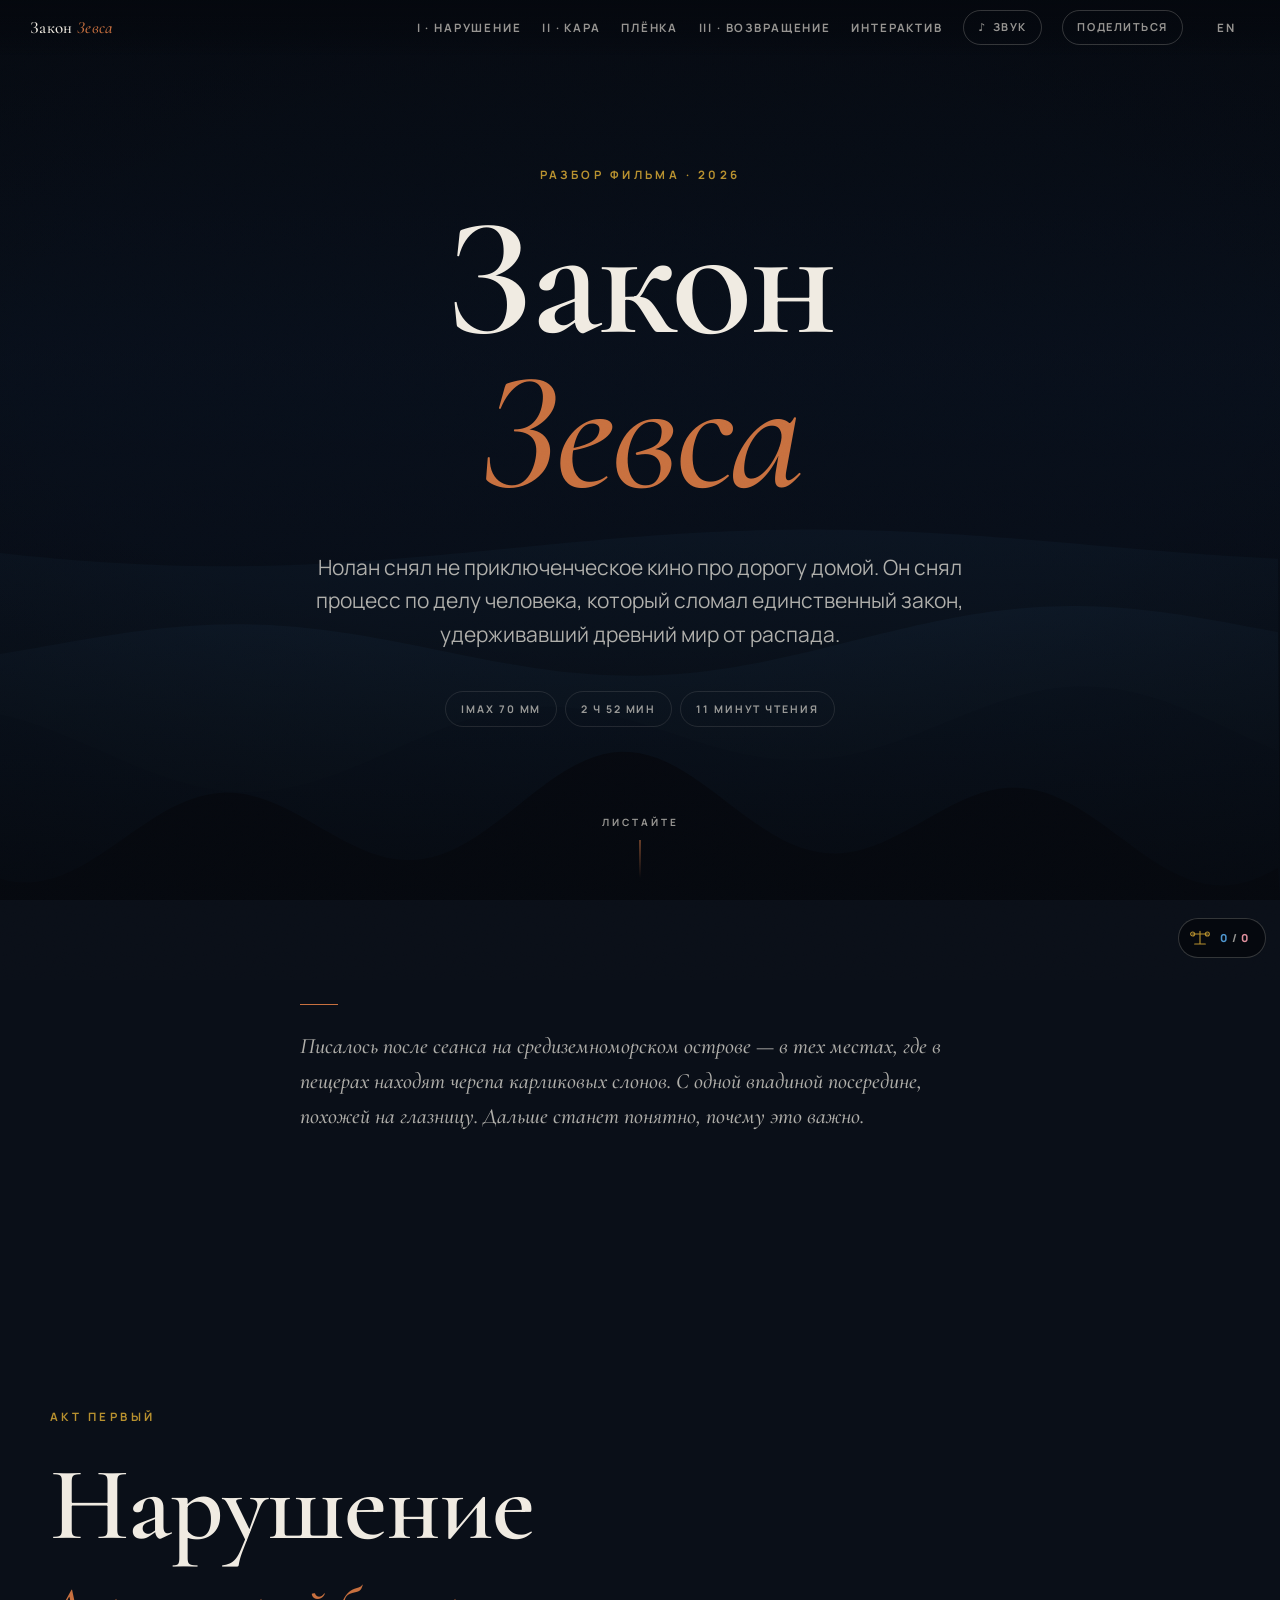
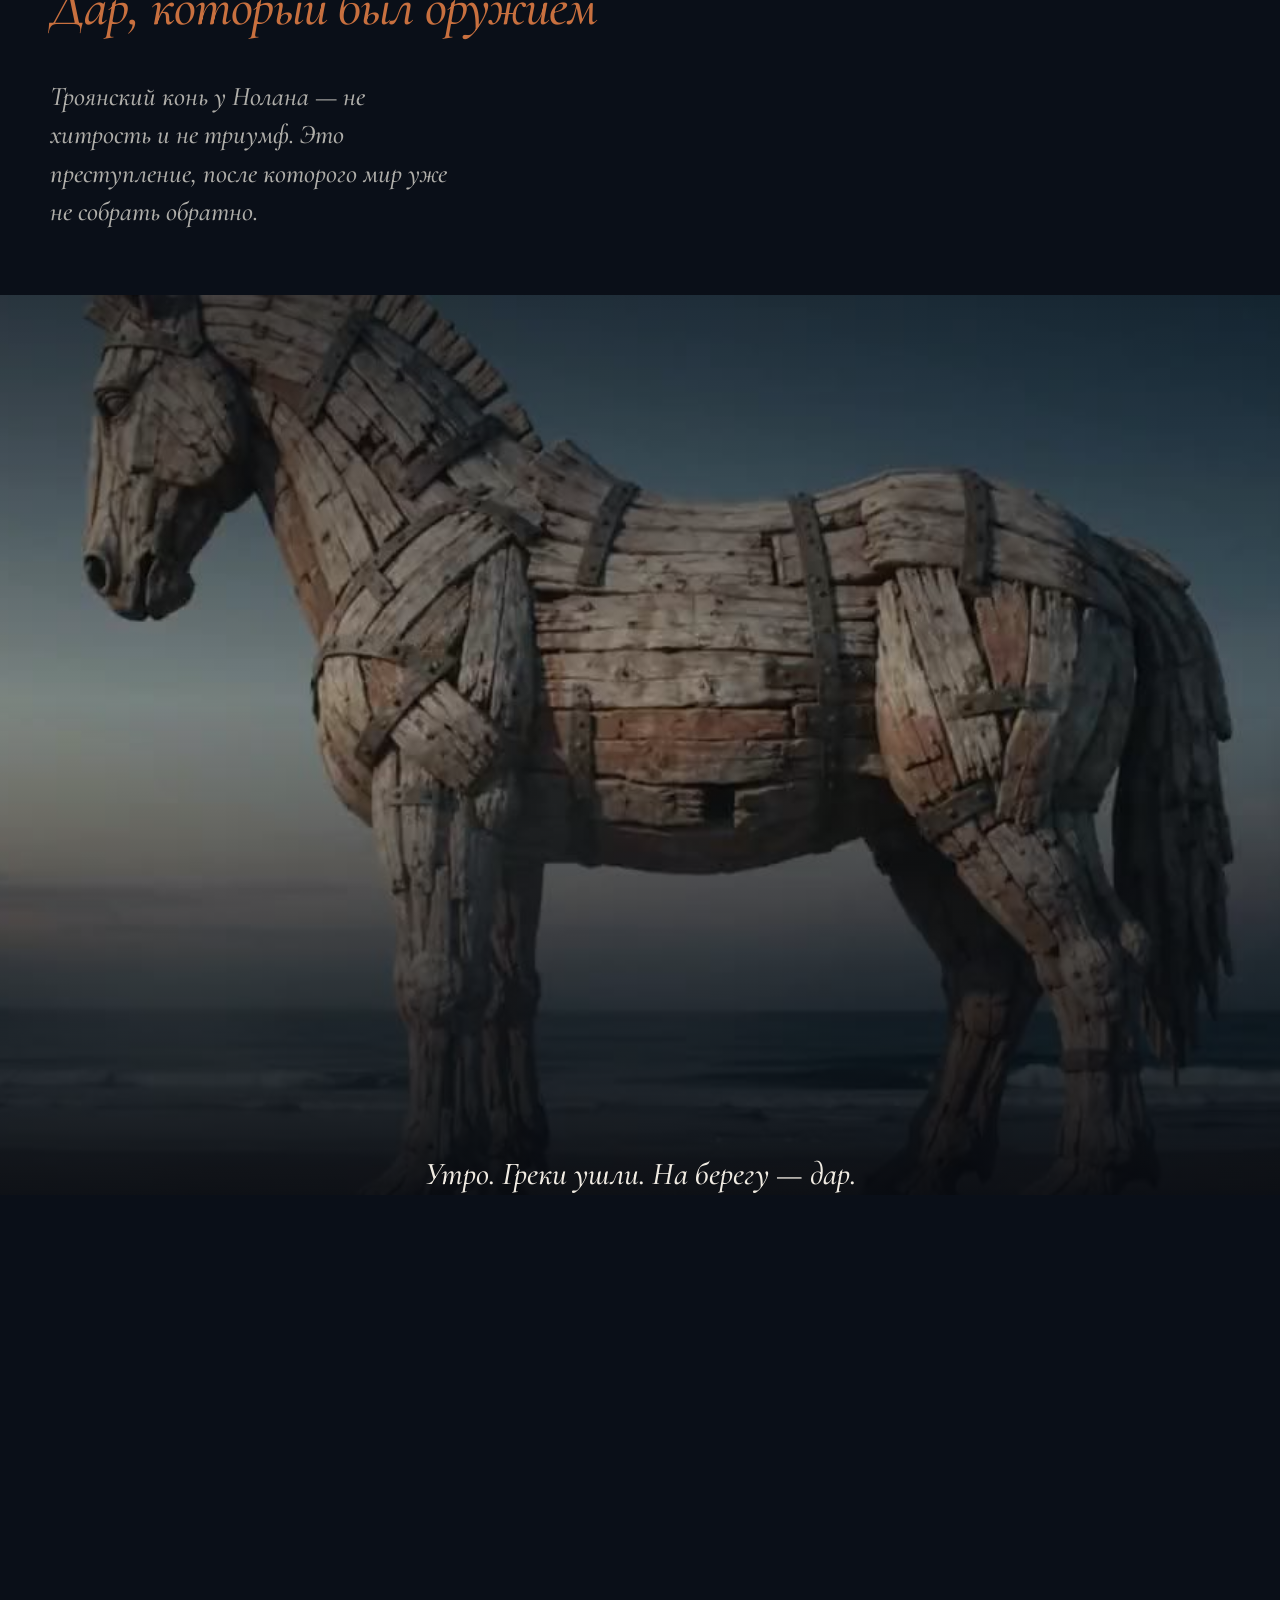
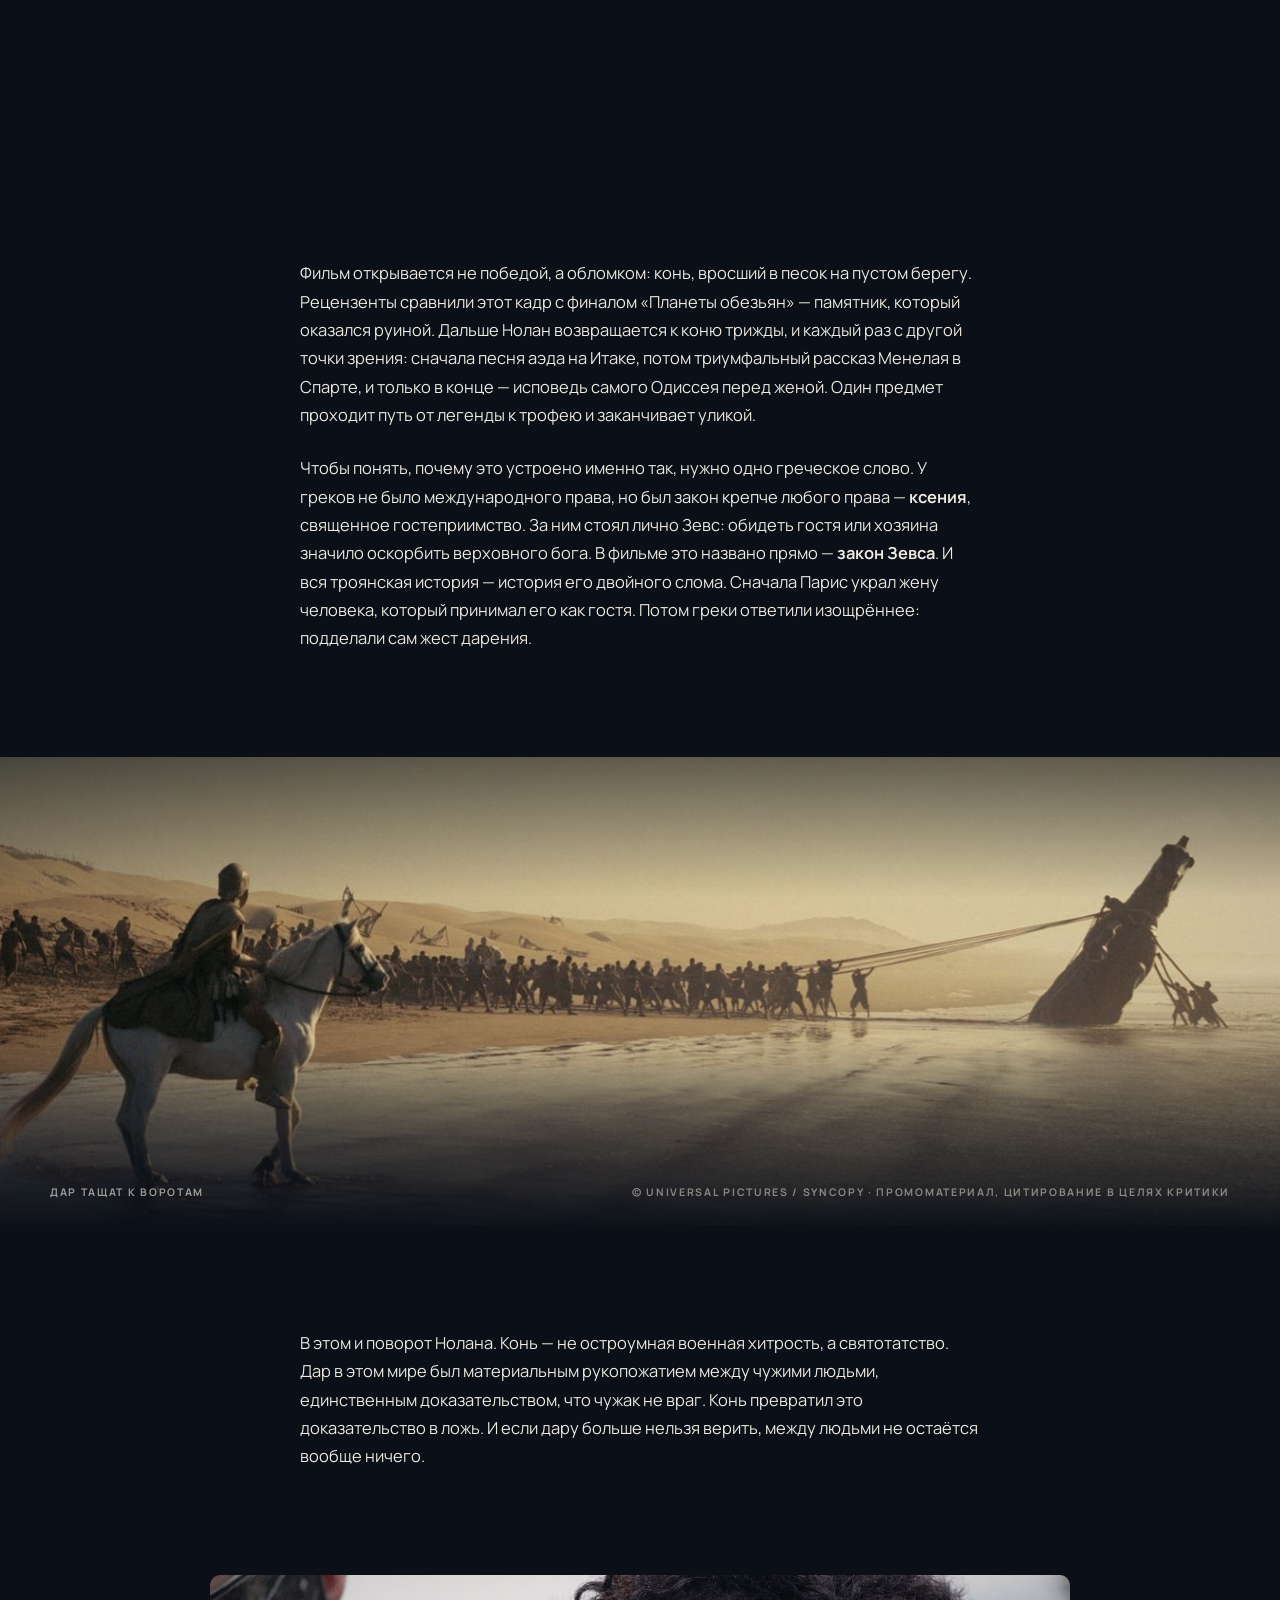
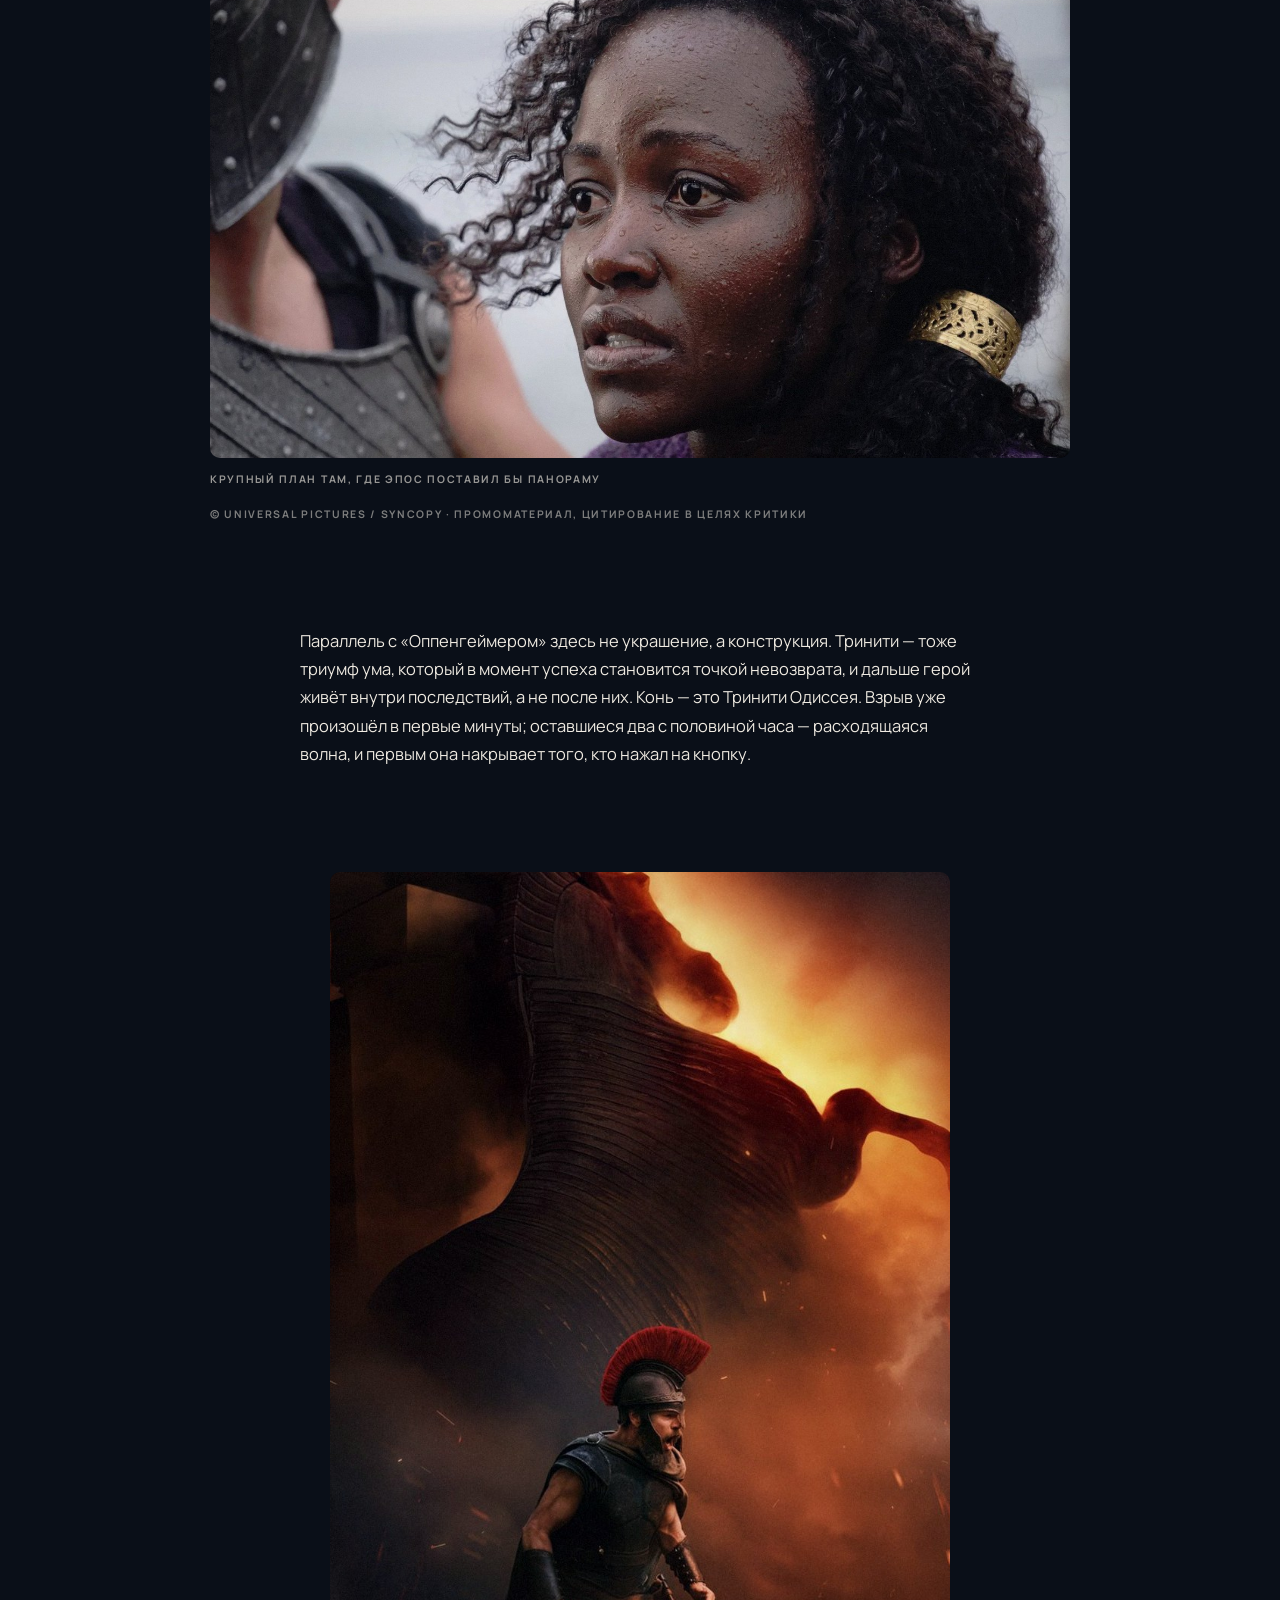
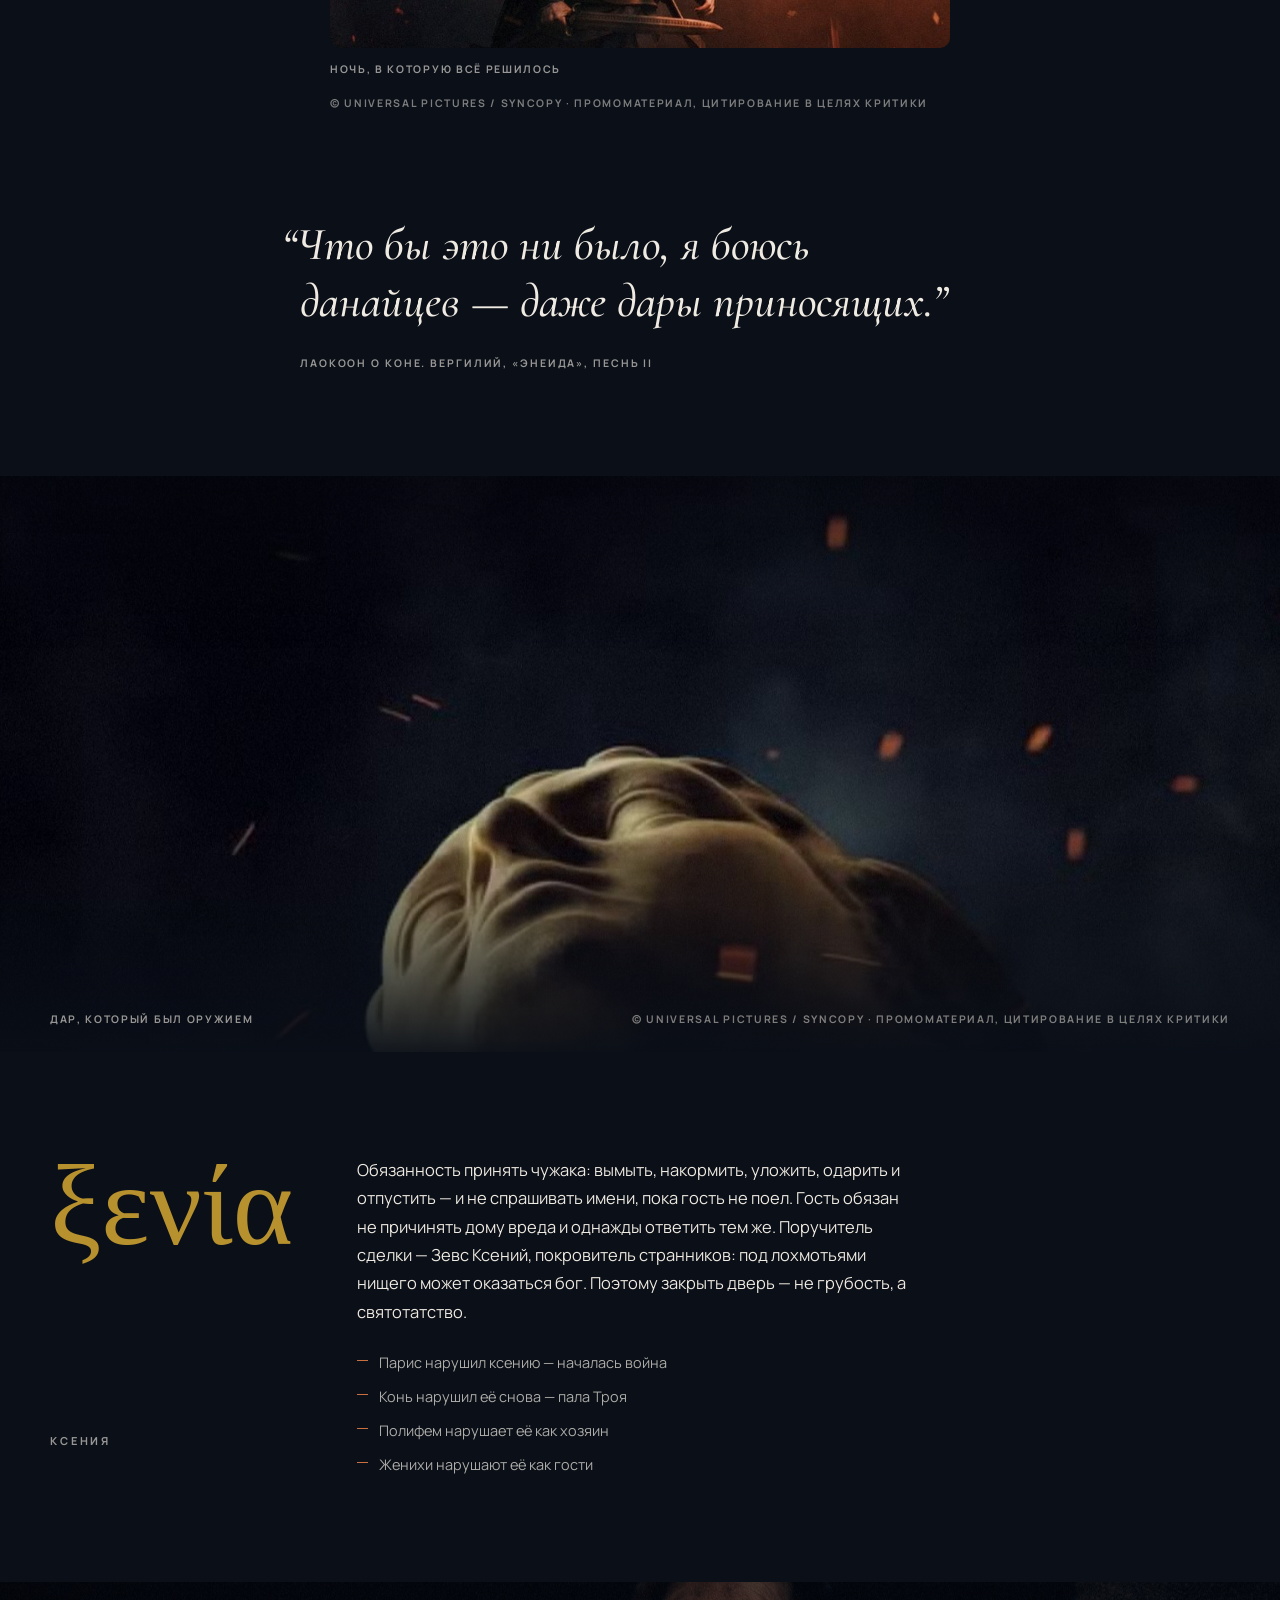
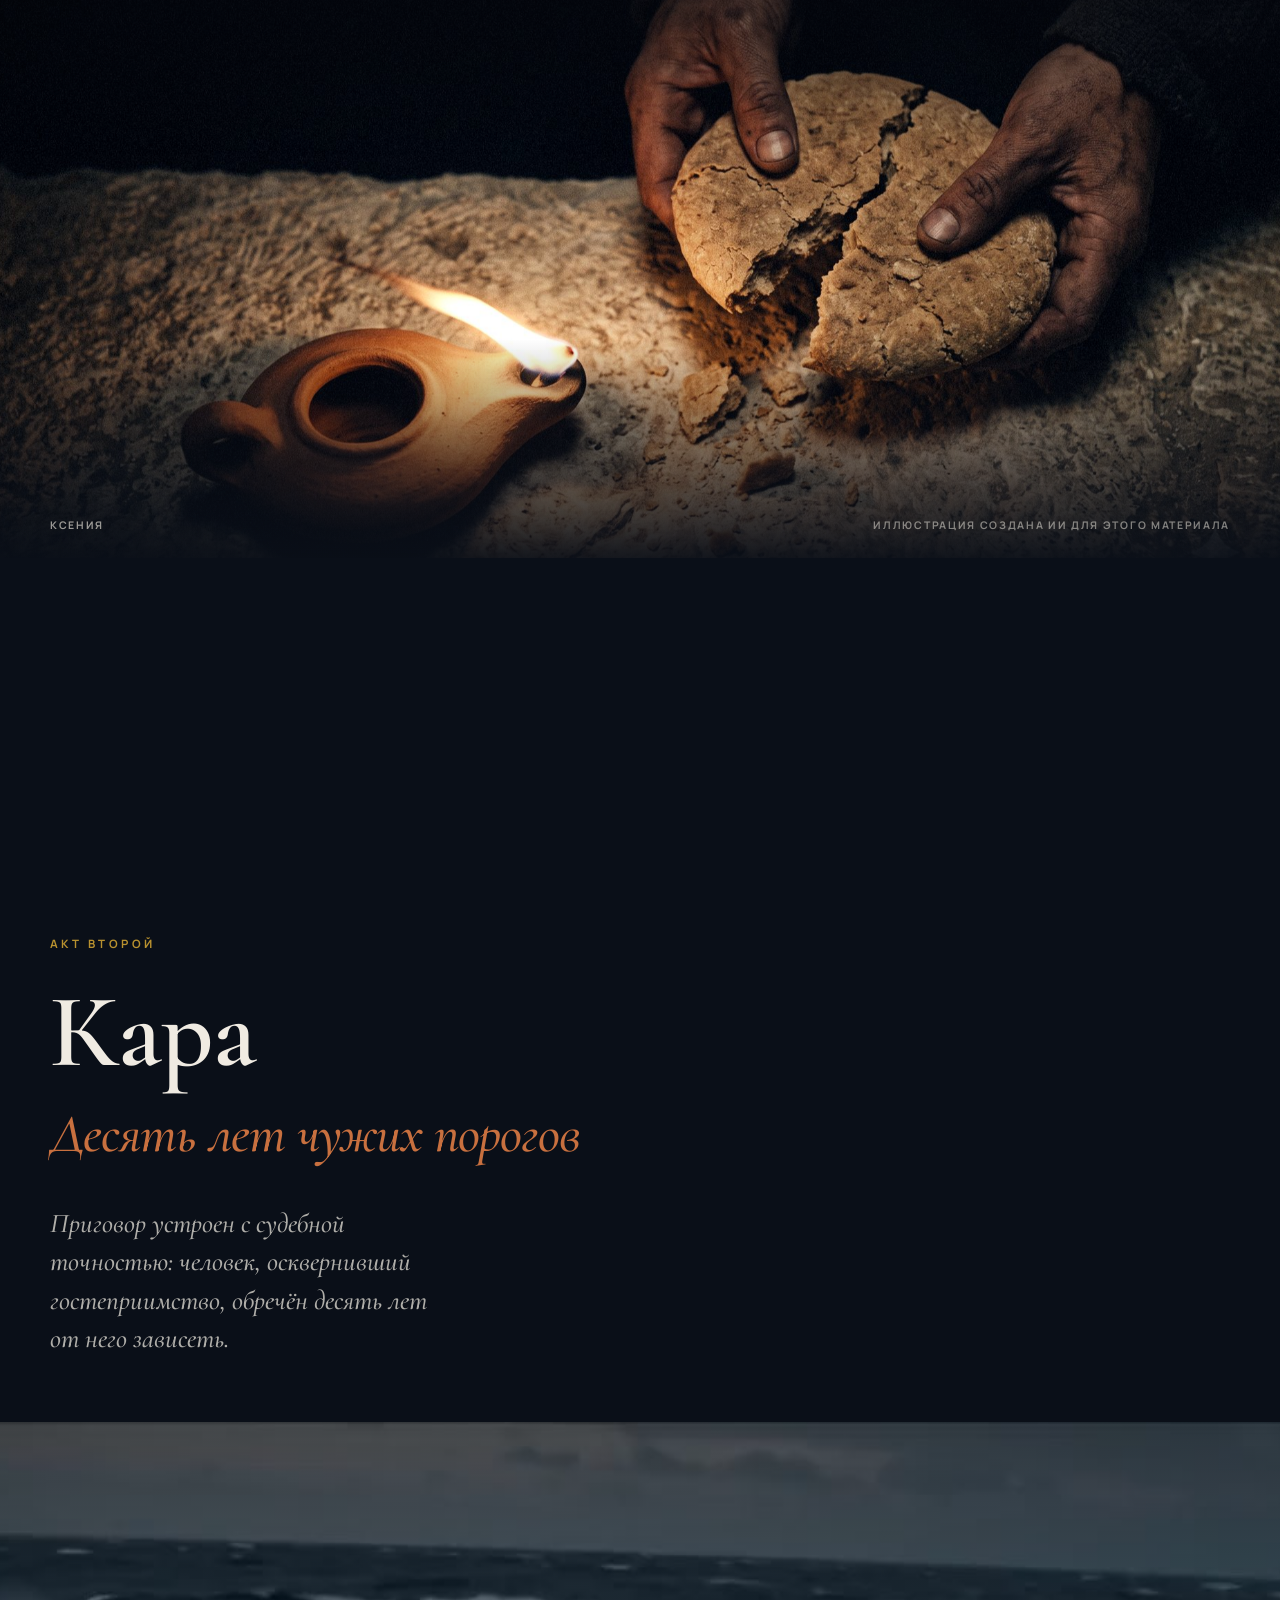
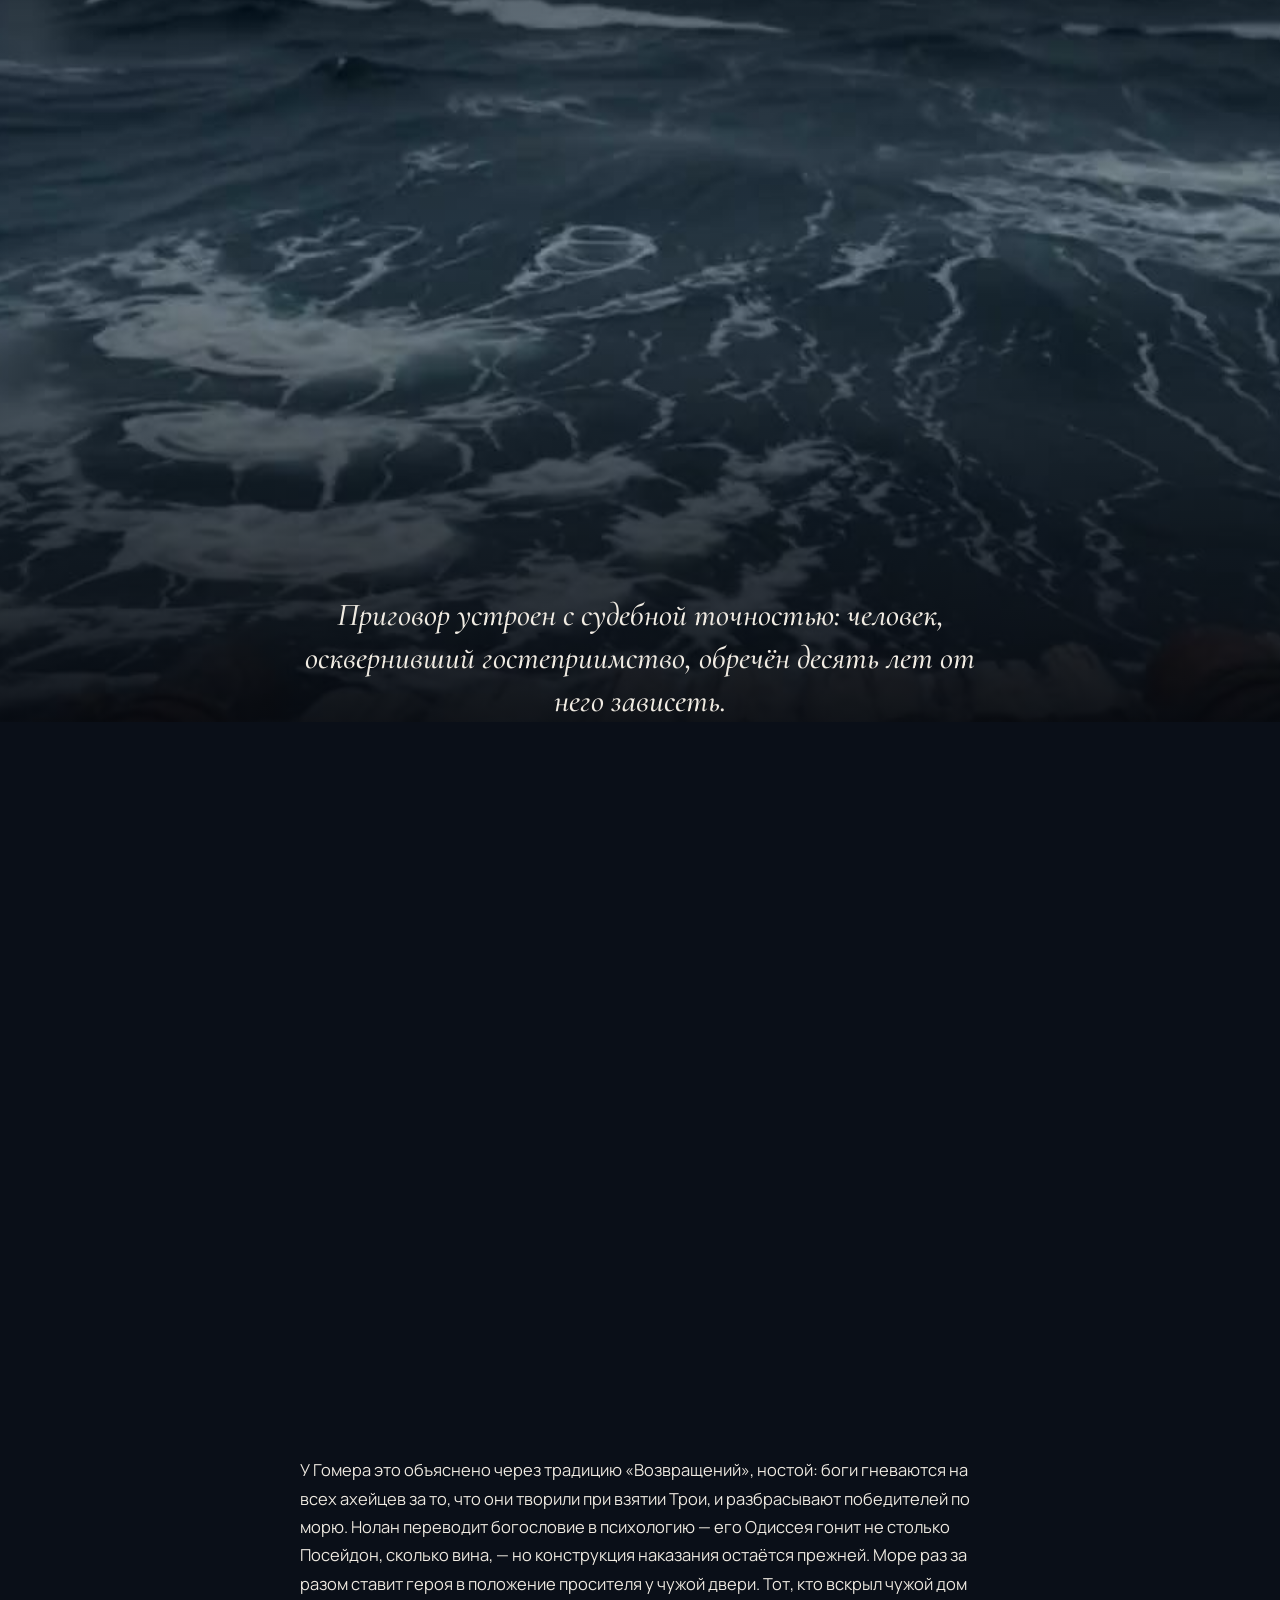
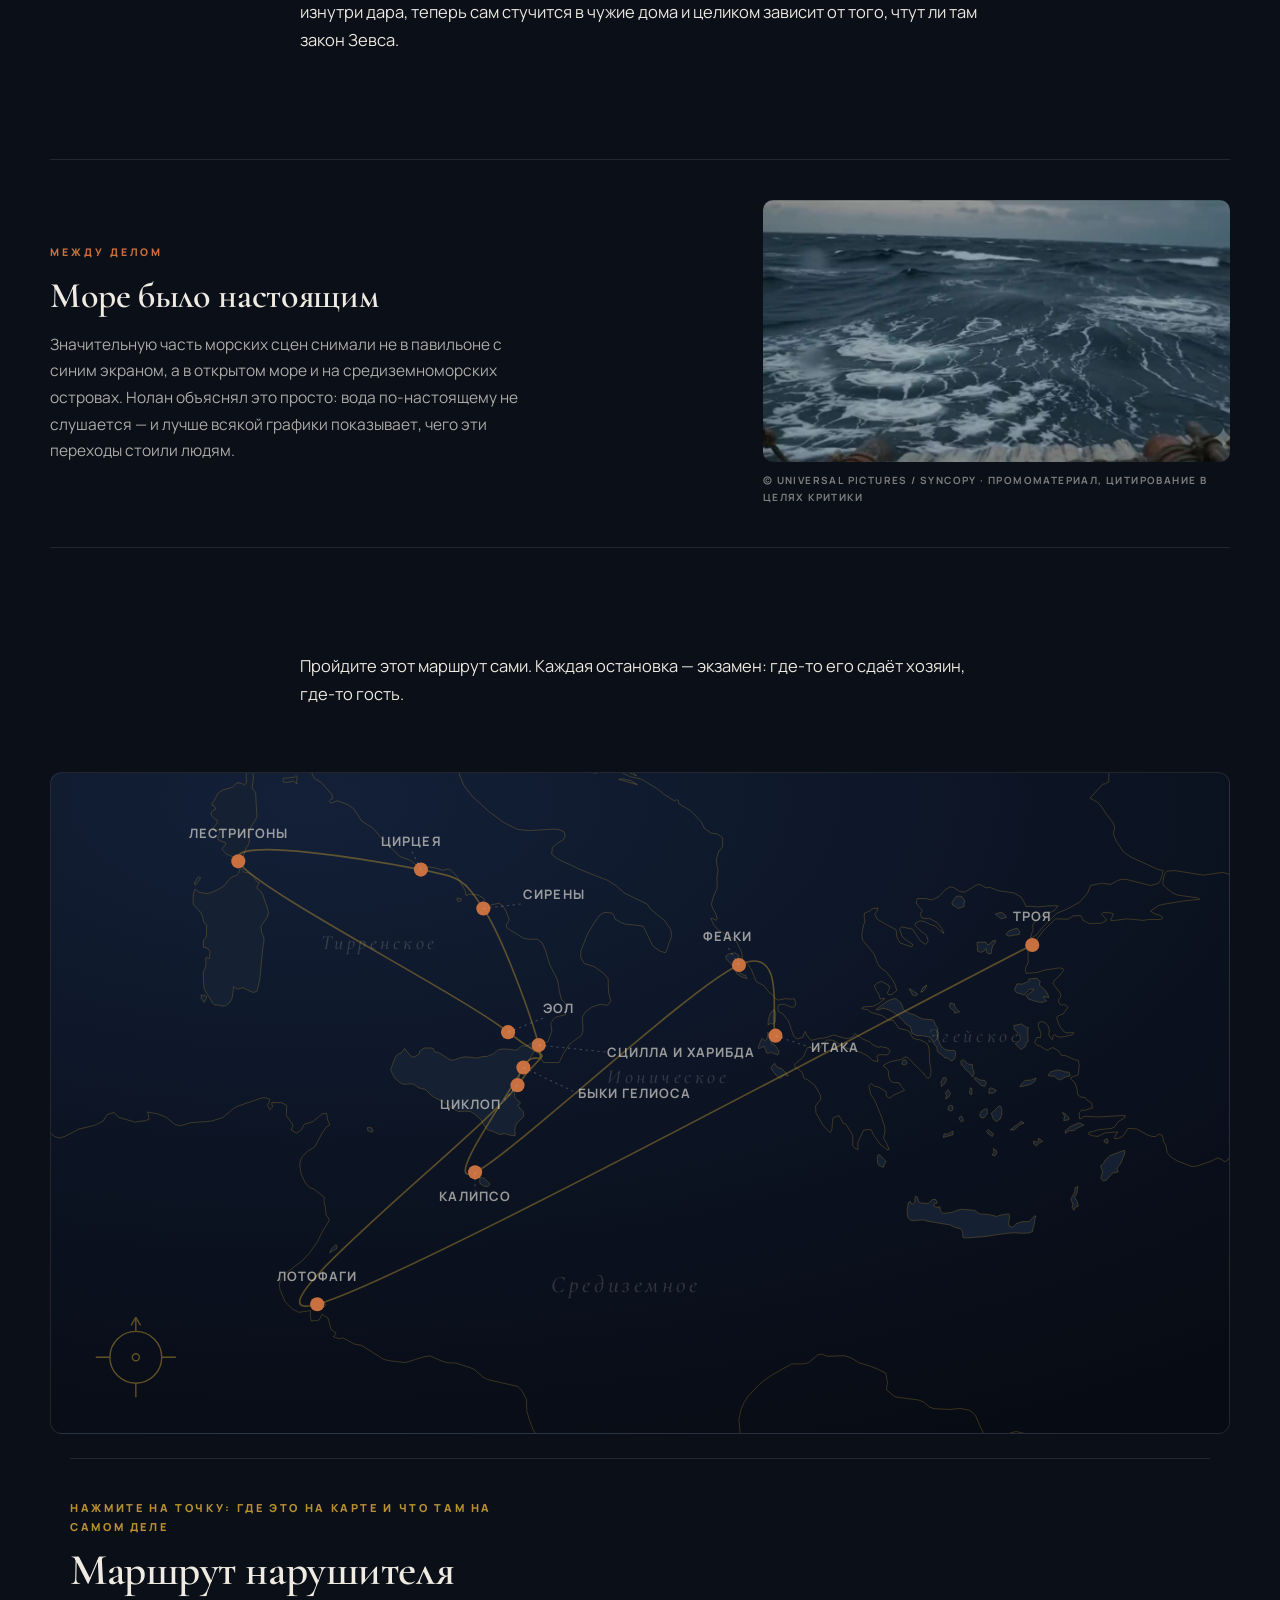
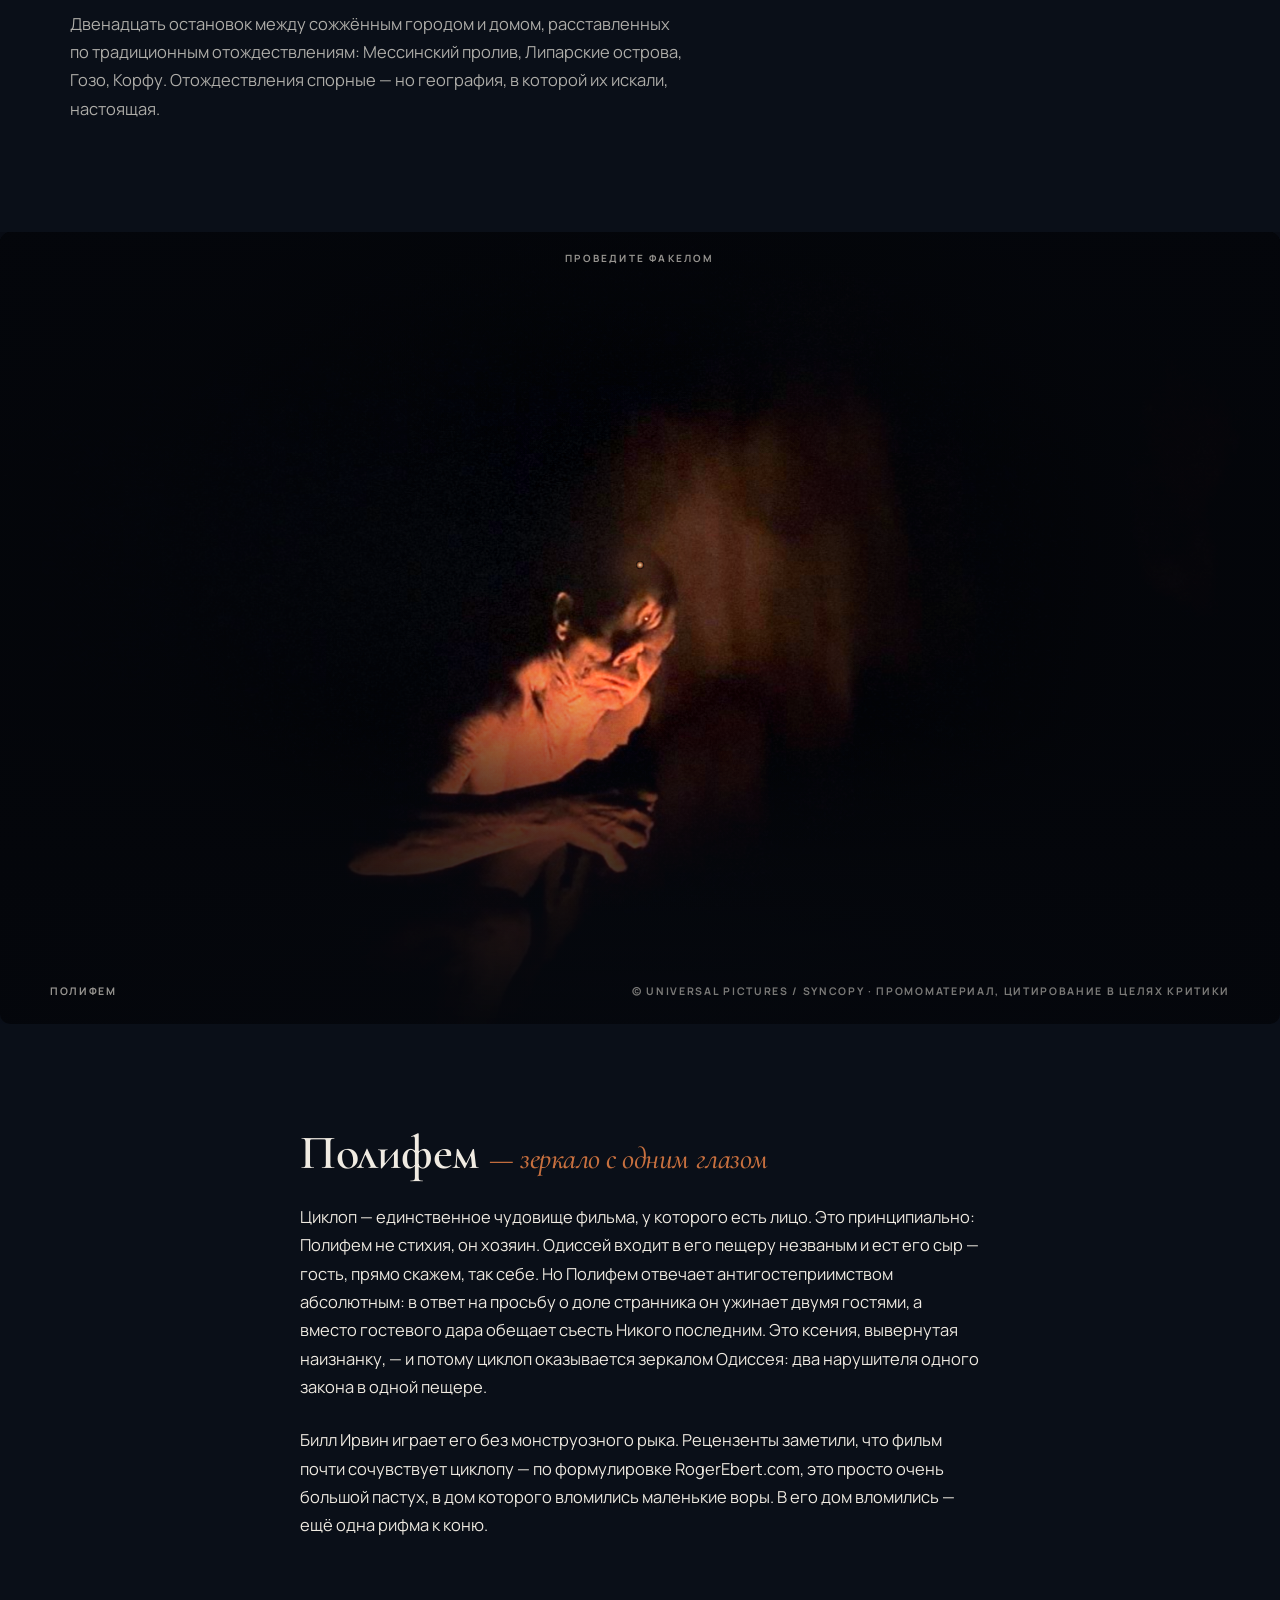
==== commit ae050ccb: "Rebuild RU page after image fixes" ====
--- a/index.html
+++ b/index.html
@@ -161,6 +161,9 @@
 .bleed figcaption .cr{color:var(--paper-4)}
 .bleed.tall img{height:clamp(420px,88svh,940px)}
 .bleed.wide-cine img{height:clamp(240px,52svh,600px)}
+/* якорь кадрирования: там, где главное у нижнего или верхнего края, машинный центр срезает его */
+.bleed.anchor-b img{object-position:center bottom}
+.bleed.anchor-t img{object-position:center top}
 
 /* ============ ЦИТАТА ============ */
 blockquote{margin:var(--s6) auto;width:var(--col)}
@@ -575,19 +578,23 @@
     <figcaption><div class="inner"><span>Дар тащат к воротам</span><span class="cr">© Universal Pictures / Syncopy · промоматериал, цитирование в целях критики</span></div></figcaption>
   </figure>
 
-  <figure class="bleed rv" data-img="assets/still-troy.jpg">
-    <div class="ph"></div><div class="shade"></div>
-    <figcaption><div class="inner"><span>Нарушение</span><span class="cr">© Universal Pictures / Syncopy · промоматериал, цитирование в целях критики</span></div></figcaption>
+  <div class="col"><p>В этом и поворот Нолана. Конь — не остроумная военная хитрость, а святотатство. Дар в этом мире был материальным рукопожатием между чужими людьми, единственным доказательством, что чужак не враг. Конь превратил это доказательство в ложь. И если дару больше нельзя верить, между людьми не остаётся вообще ничего.</p></div>
+
+  <figure class="fig-mid rv">
+    <img src="assets/still-troy.jpg" alt="" loading="lazy" decoding="async">
+    <figcaption><span>Крупный план там, где эпос поставил бы панораму</span><span class="cr">© Universal Pictures / Syncopy · промоматериал, цитирование в целях критики</span></figcaption>
   </figure>
 
-  <div class="col"><p>В этом и поворот Нолана. Конь — не остроумная военная хитрость, а святотатство. Дар в этом мире был материальным рукопожатием между чужими людьми, единственным доказательством, что чужак не враг. Конь превратил это доказательство в ложь. И если дару больше нельзя верить, между людьми не остаётся вообще ничего.</p><p>Параллель с «Оппенгеймером» здесь не украшение, а конструкция. Тринити — тоже триумф ума, который в момент успеха становится точкой невозврата, и дальше герой живёт внутри последствий, а не после них. Конь — это Тринити Одиссея. Взрыв уже произошёл в первые минуты; оставшиеся два с половиной часа — расходящаяся волна, и первым она накрывает того, кто нажал на кнопку.</p></div>
+  <div class="col"><p>Параллель с «Оппенгеймером» здесь не украшение, а конструкция. Тринити — тоже триумф ума, который в момент успеха становится точкой невозврата, и дальше герой живёт внутри последствий, а не после них. Конь — это Тринити Одиссея. Взрыв уже произошёл в первые минуты; оставшиеся два с половиной часа — расходящаяся волна, и первым она накрывает того, кто нажал на кнопку.</p></div>
 
   <figure class="fig-mid rv" style="max-width:620px">
     <img src="assets/still-sack.jpg" alt="" loading="lazy" decoding="async">
     <figcaption><span>Ночь, в которую всё решилось</span><span class="cr">© Universal Pictures / Syncopy · промоматериал, цитирование в целях критики</span></figcaption>
   </figure>
 
-  <figure class="bleed tall rv" data-img="assets/still-marble.jpg">
+  <blockquote class="rv"><p>“Что бы это ни было, я боюсь данайцев — даже дары приносящих.”</p><cite>Лаокоон о коне. Вергилий, «Энеида», песнь II</cite></blockquote>
+
+  <figure class="bleed anchor-b rv" data-img="assets/still-marble.jpg">
     <div class="ph"></div><div class="shade"></div>
     <figcaption><div class="inner"><span>Дар, который был оружием</span><span class="cr">© Universal Pictures / Syncopy · промоматериал, цитирование в целях критики</span></div></figcaption>
   </figure>
@@ -597,19 +604,17 @@
     <figcaption><div class="inner"><span>Нарушение</span><span class="cr">© Universal Pictures / Syncopy · фрагмент трейлера, цитирование</span></div></figcaption>
   </figure>
 
-  <blockquote class="rv"><p>“Что бы это ни было, я боюсь данайцев — даже дары приносящих.”</p><cite>Лаокоон о коне. Вергилий, «Энеида», песнь II</cite></blockquote>
+  <div class="def rv">
+    <div><p class="word">ξενία</p><p class="tr">ксения</p></div>
+    <div class="body"><p>Обязанность принять чужака: вымыть, накормить, уложить, одарить и отпустить — и не спрашивать имени, пока гость не поел. Гость обязан не причинять дому вреда и однажды ответить тем же. Поручитель сделки — Зевс Ксений, покровитель странников: под лохмотьями нищего может оказаться бог. Поэтому закрыть дверь — не грубость, а святотатство.</p>
+      <ul><li>Парис нарушил ксению — началась война</li><li>Конь нарушил её снова — пала Троя</li><li>Полифем нарушает её как хозяин</li><li>Женихи нарушают её как гости</li></ul></div>
+  </div>
 
   <figure class="bleed rv" data-img="assets/still-threshold.jpg">
     <div class="ph"></div>
     <div class="shade"></div>
     <figcaption><div class="inner"><span>ксения</span><span class="cr">иллюстрация создана ИИ для этого материала</span></div></figcaption>
   </figure>
-
-  <div class="def rv">
-    <div><p class="word">ξενία</p><p class="tr">ксения</p></div>
-    <div class="body"><p>Обязанность принять чужака: вымыть, накормить, уложить, одарить и отпустить — и не спрашивать имени, пока гость не поел. Гость обязан не причинять дому вреда и однажды ответить тем же. Поручитель сделки — Зевс Ксений, покровитель странников: под лохмотьями нищего может оказаться бог. Поэтому закрыть дверь — не грубость, а святотатство.</p>
-      <ul><li>Парис нарушил ксению — началась война</li><li>Конь нарушил её снова — пала Троя</li><li>Полифем нарушает её как хозяин</li><li>Женихи нарушают её как гости</li></ul></div>
-  </div>
 </section>
 
 <!-- ═══════════ АКТ II ═══════════ -->
@@ -635,7 +640,7 @@
 
   <div class="fact rv">
     <div class="txt"><p class="lab">Между делом</p><h3 class="serif">Море было настоящим</h3><p>Значительную часть морских сцен снимали не в павильоне с синим экраном, а в открытом море и на средиземноморских островах. Нолан объяснял это просто: вода по-настоящему не слушается — и лучше всякой графики показывает, чего эти переходы стоили людям.</p></div>
-    <figure><img src="assets/still-bowship.jpg" alt="" loading="lazy" decoding="async">
+    <figure><img src="assets/still-storm.jpg" alt="" loading="lazy" decoding="async">
       <figcaption>© Universal Pictures / Syncopy · промоматериал, цитирование в целях критики</figcaption></figure>
   </div>
 
@@ -687,11 +692,6 @@
     <figcaption><div class="inner"><span>Сцилла и Харибда</span><span class="cr">иллюстрация создана ИИ для этого материала</span></div></figcaption>
   </figure>
 
-  <figure class="fig-mid rv" style="max-width:560px">
-    <img src="assets/still-stacks.jpg" alt="" loading="lazy" decoding="async">
-    <figcaption><span>ужас без адреса</span><span class="cr">© Universal Pictures / Syncopy · промоматериал, цитирование в целях критики</span></figcaption>
-  </figure>
-
   <div class="col">
     <h3 class="serif" style="font-size:clamp(30px,4.6vw,48px);margin-bottom:var(--s3)">Сцилла и Харибда <em style="color:var(--accent);font-style:italic;font-size:.62em">— ужас без адреса</em></h3>
     <p>После циклопа с лицом — стихия без лица. У Гомера Сцилла это шесть шей, тройные ряды зубов и голос, похожий на визг щенят. Никакой психологии, никакой предыстории. Красавица-нимфа, которую из ревности превратили в чудовище, — это Овидий, поздняя романтизация, и Нолан её отбрасывает. Его Сцилла — тварь, с которой невозможно договориться, потому что договариваться не с кем.</p><p>Здесь зеркальная рифма к сцене с именем. Полифему можно было назваться и получить проклятие; Сцилле называться бессмысленно. С циклопом Одиссей торговался, хитрил, победил и проиграл. Сцилле он может только заплатить — шесть гребцов за проход, тариф без переговоров. А рядом Харибда, даже не тело, а отсутствие: воронка, дыра в мире. Закон, нарушенный лично и по имени, возвращается силами, у которых нет ни имени, ни лица, ни слуха.</p>
@@ -790,9 +790,9 @@
   </div>
   <div class="col"><p>Конструкция замыкается симметрично. В первом акте гости въехали в город внутри дара и сожрали его изнутри. В третьем женихи — формально тоже гости — годами проедают дом Одиссея: стада, погреб, труд слуг, — а жену держат как приз. Это то же преступление, снятое с другой стороны: ксения, вывернутая уже не хозяином, как у Полифема, а гостем. Антиной у Паттинсона не злодей, он человек, искренне уверенный, что закон Зевса — для слабых. А Пенелопа и Телемах, продолжающие принимать странников в разграбляемом доме, — единственные, кто закон ещё держит.</p><p>Поэтому расправа поставлена как ритуал, а не как бойня: тесный зал, лук вместо меча, нищий, на глазах становящийся царём. Грегори Нэджи читает финал так же: избиение женихов — не столько наказание, сколько необходимое восстановление порядка. Рецензенты отмечают, что именно в финальной схватке темы фильма наконец обретают силу. Насилие здесь не освобождает: оно тяжёлое, и чистого катарсиса зрителю не выдают.</p><p>Но Гомер честнее жанра, и Нолан идёт за ним. Восстановленный закон немедленно порождает новый цикл: родня убитых берётся за оружие, кровная месть готова крутиться вечно. Эпос обрывает её вмешательством свыше — Афина по воле Зевса накладывает на остров забвение. Амнистия как единственный выход. Древний поэт знал то, что двадцатый век заново открыл на своих руинах: у возмездия нет естественной последней точки, её можно только поставить.</p></div>
 
-  <figure class="bleed tall rv" data-img="assets/still-penelope.jpg">
+  <figure class="bleed wide-cine rv" data-img="assets/still-bowship.jpg">
     <div class="ph"></div><div class="shade"></div>
-    <figcaption><div class="inner"><span>Расправа как ритуал</span><span class="cr">иллюстрация создана ИИ для этого материала</span></div></figcaption>
+    <figcaption><div class="inner"><span>Одиссей и лук</span><span class="cr">© Universal Pictures / Syncopy · промоматериал, цитирование в целях критики</span></div></figcaption>
   </figure>
 
   <figure class="bleed rv" data-vid="assets/clip-bow.mp4">
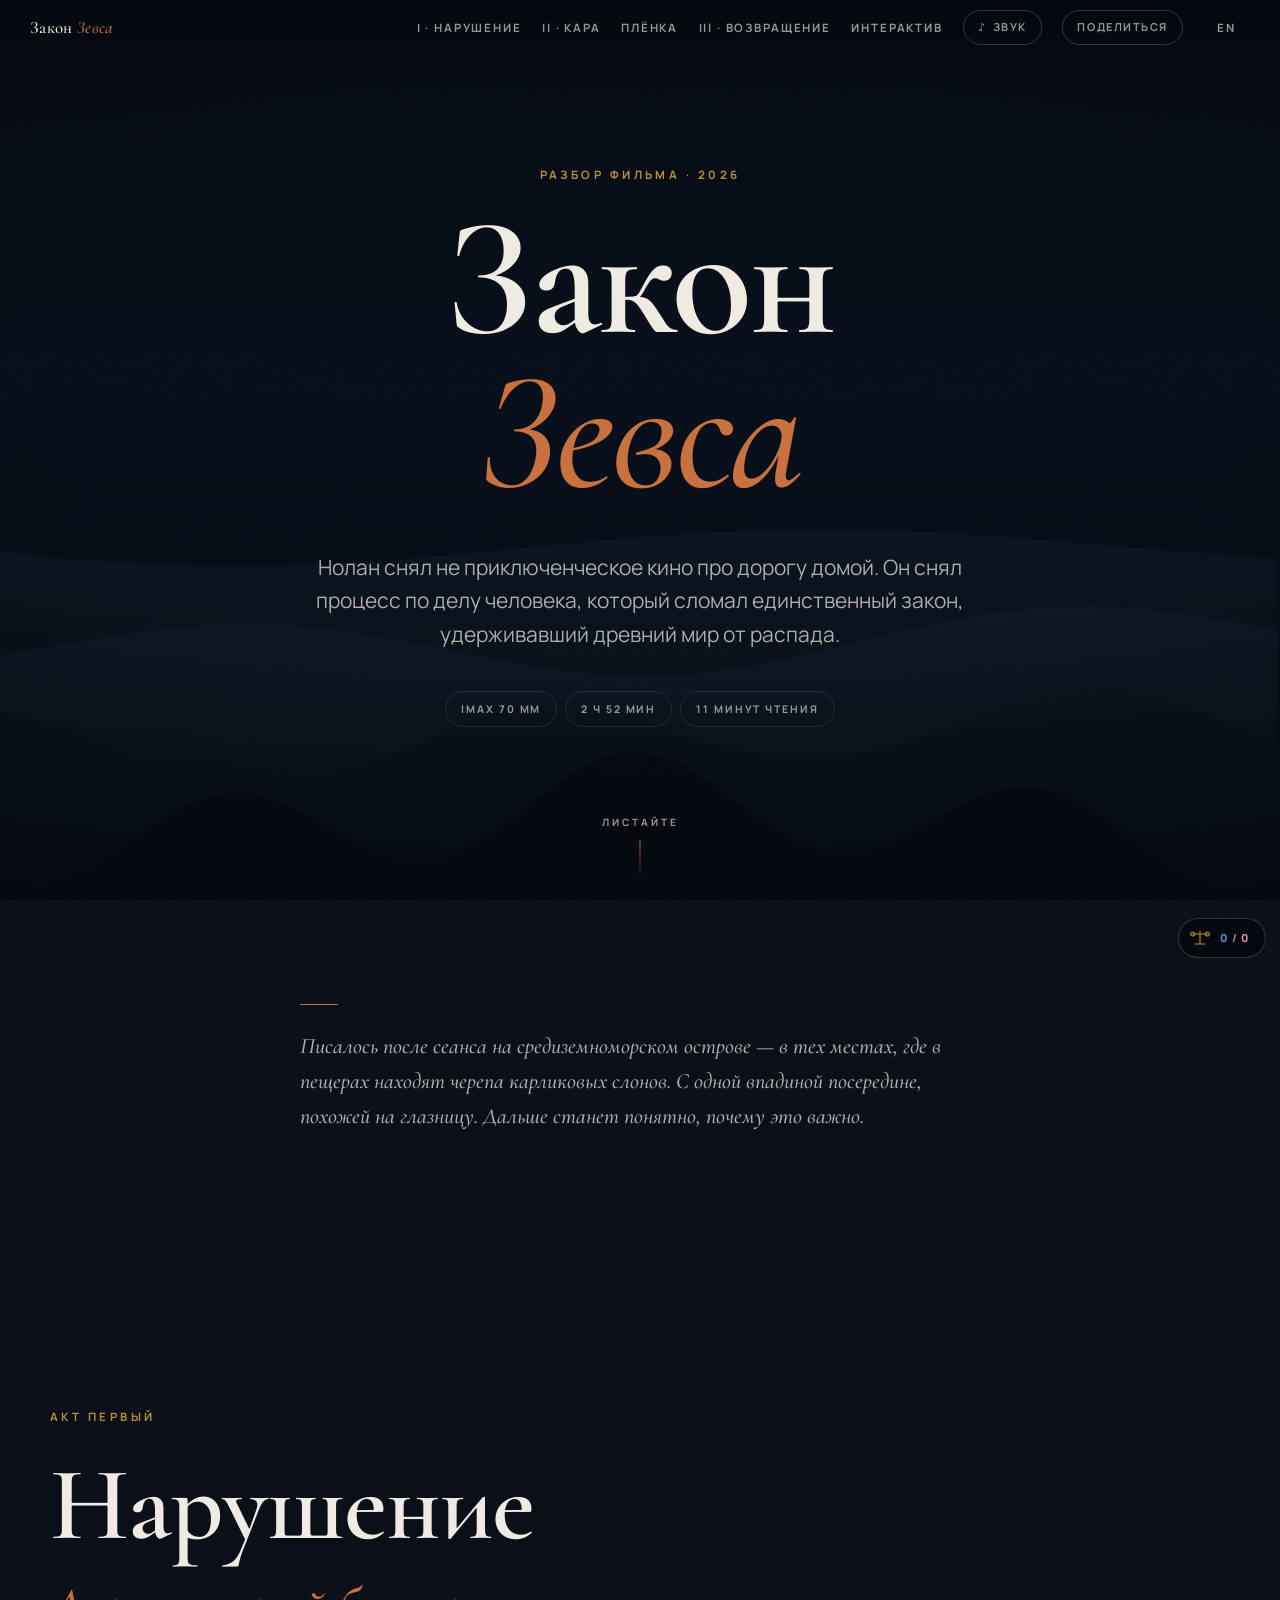
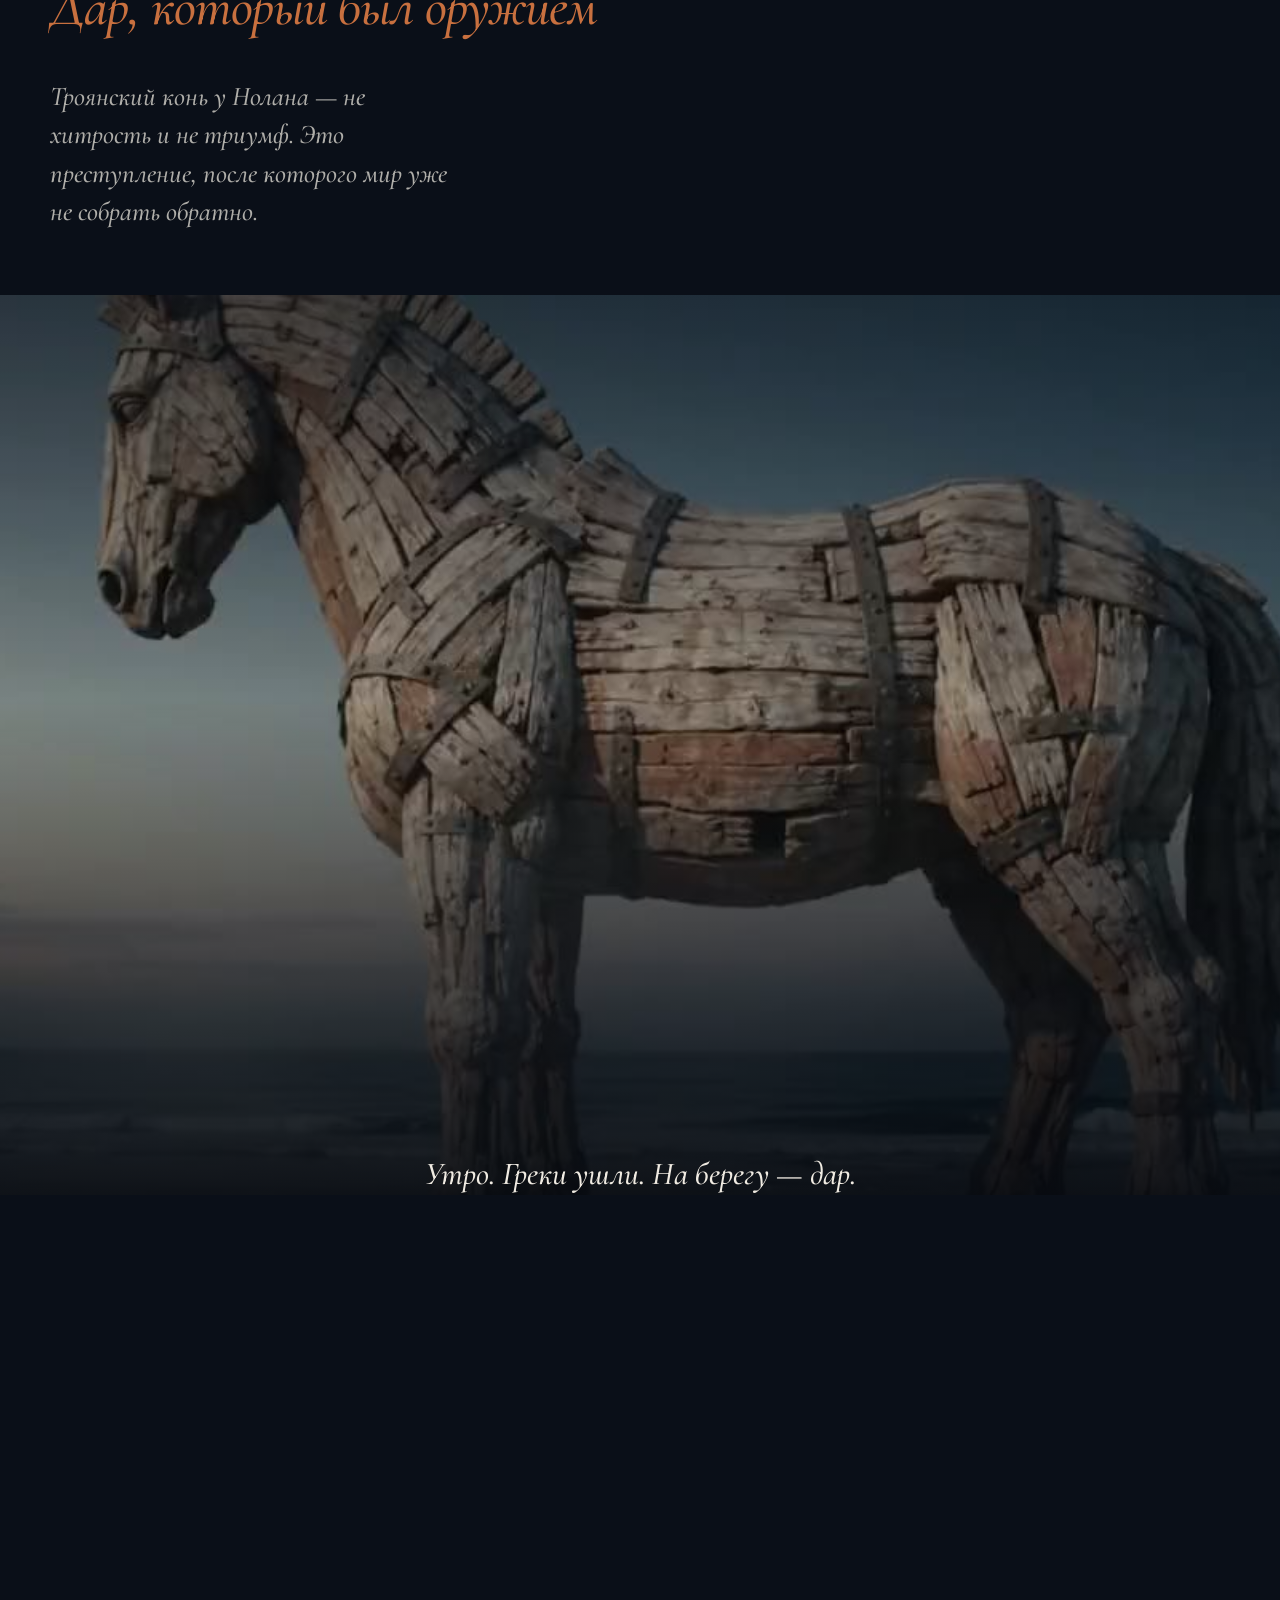
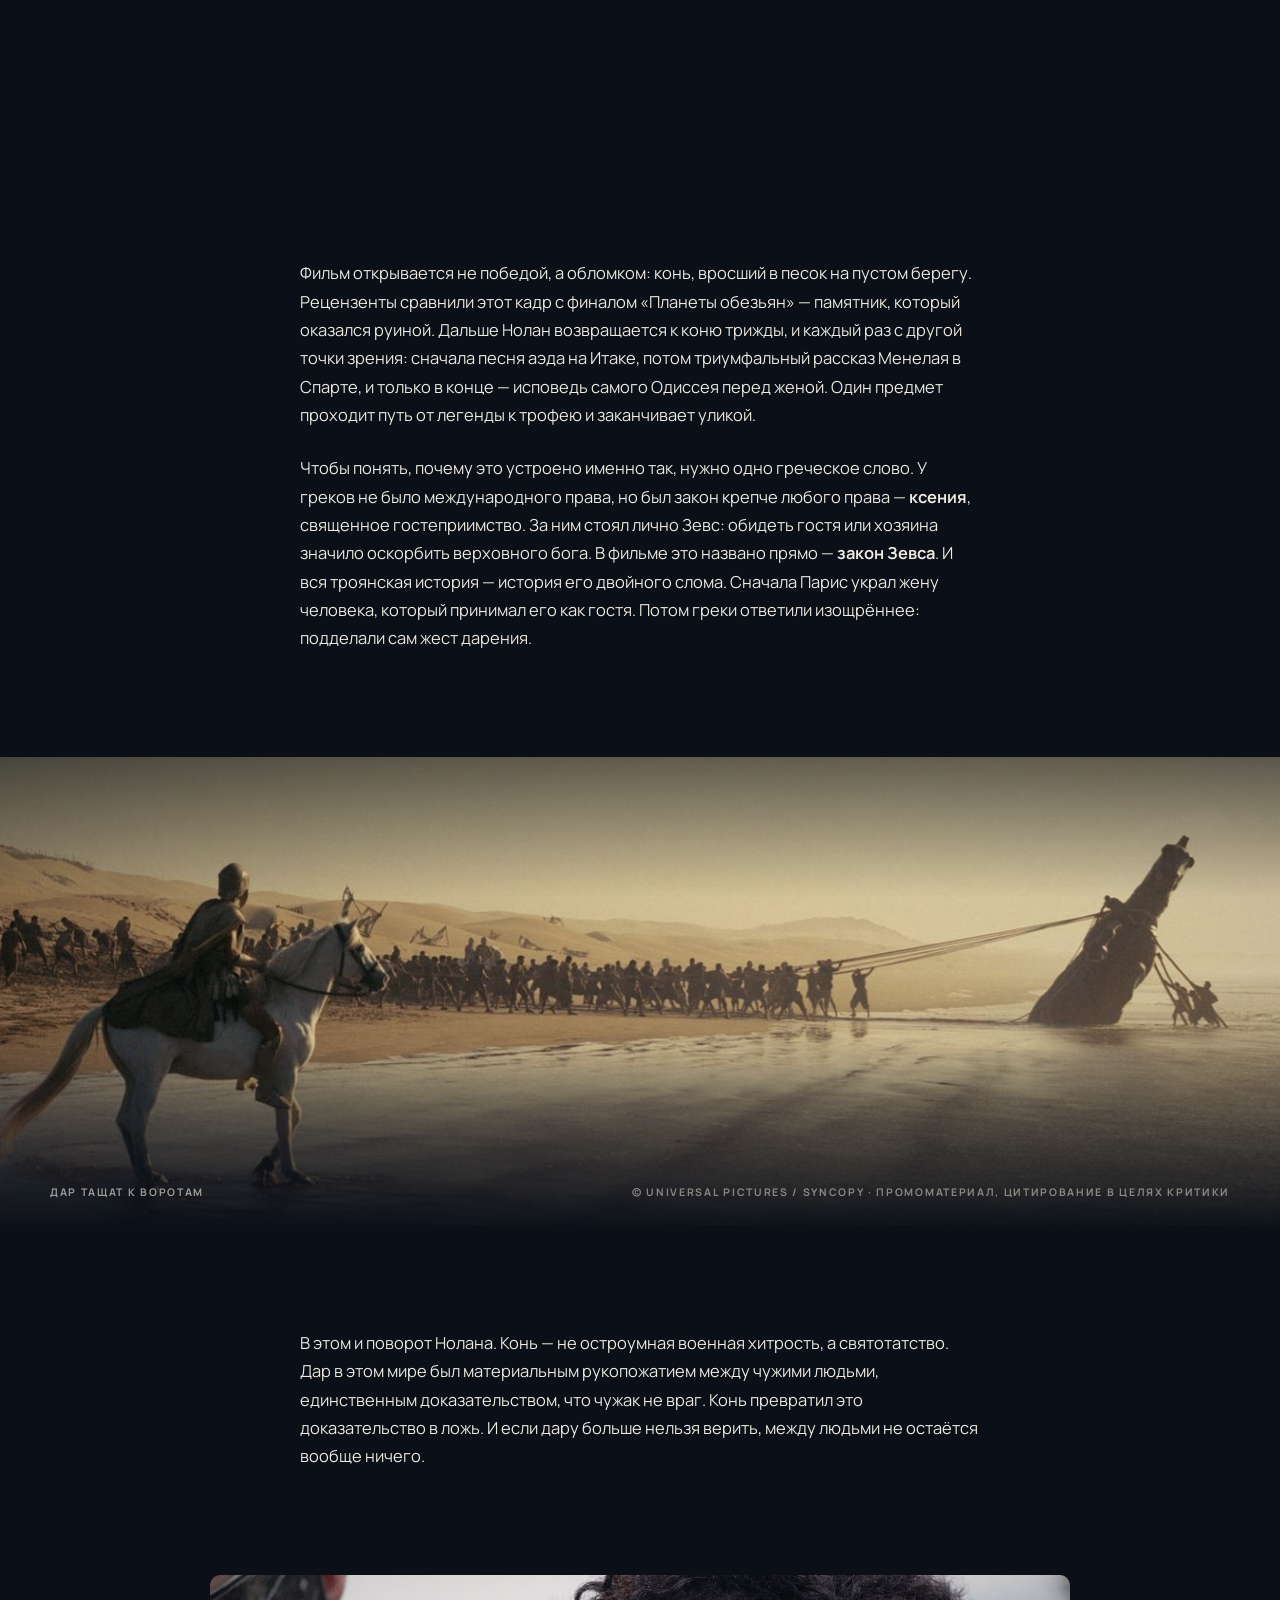
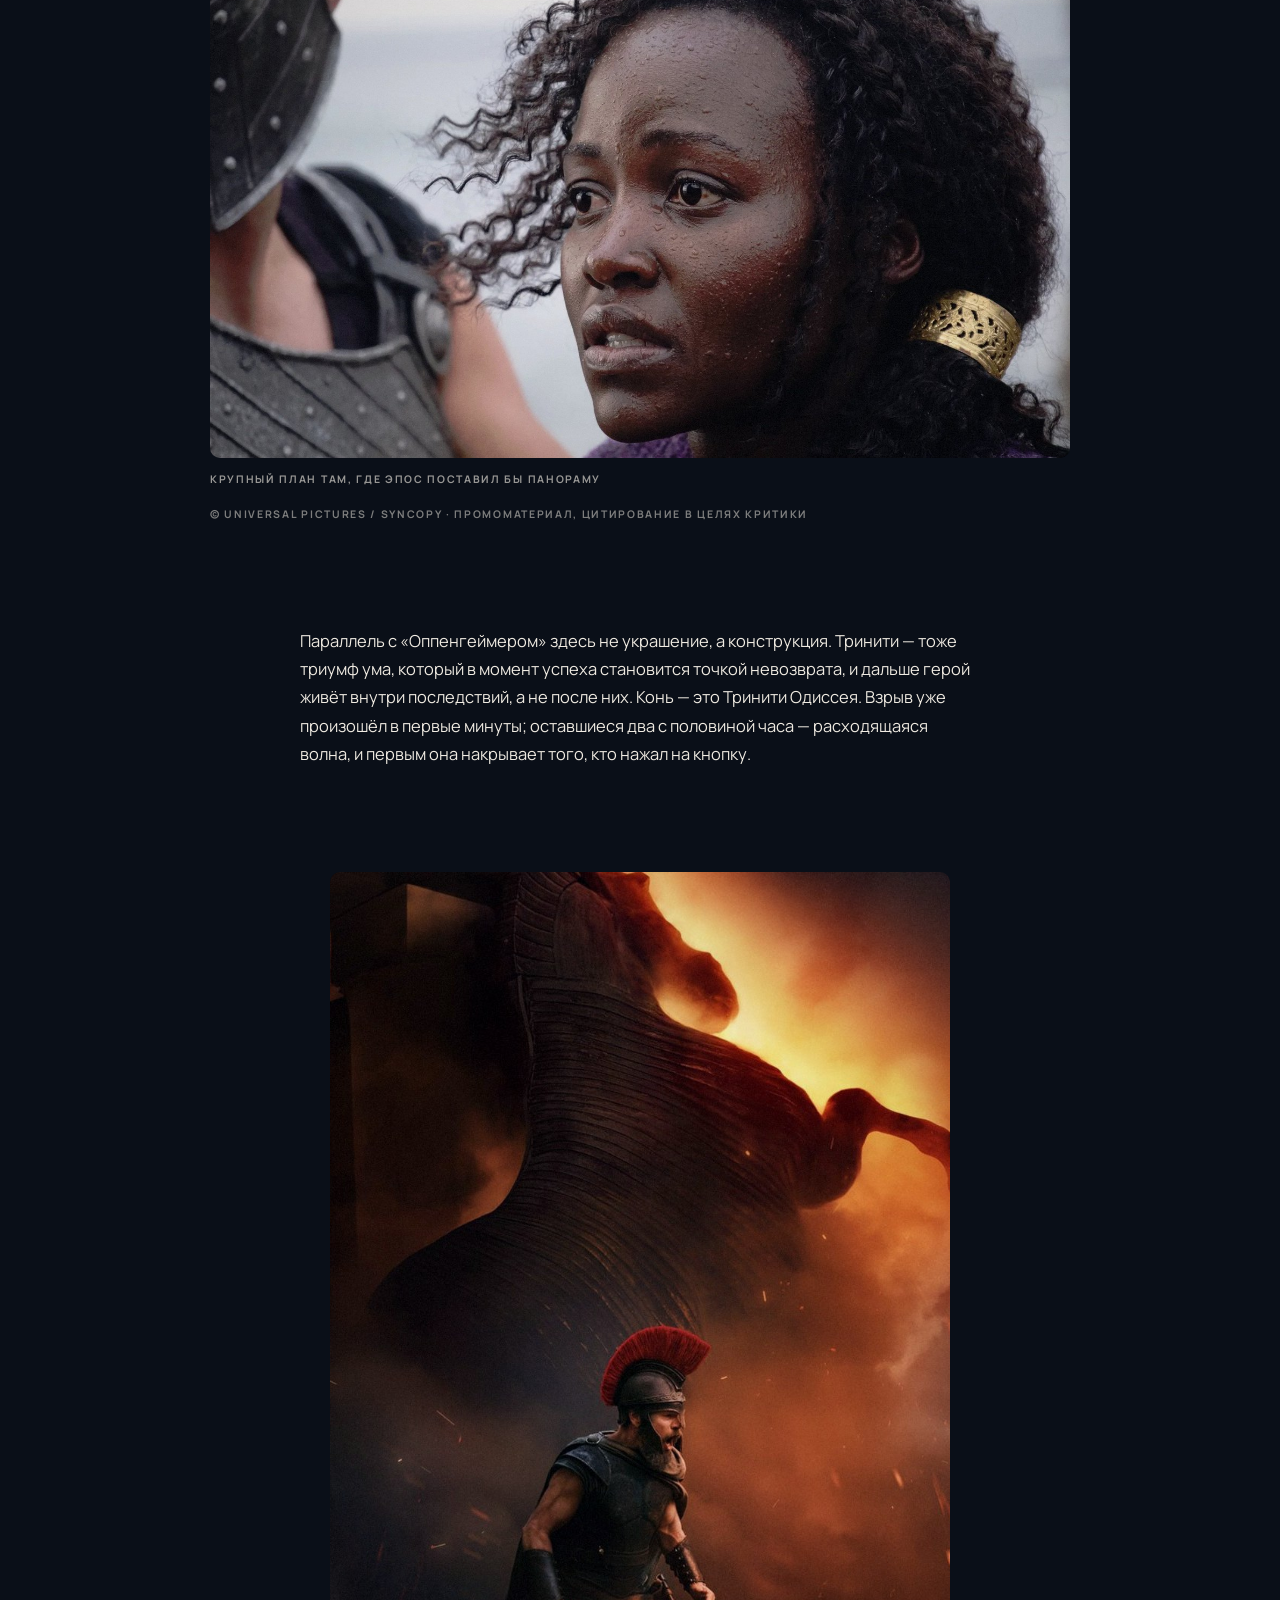
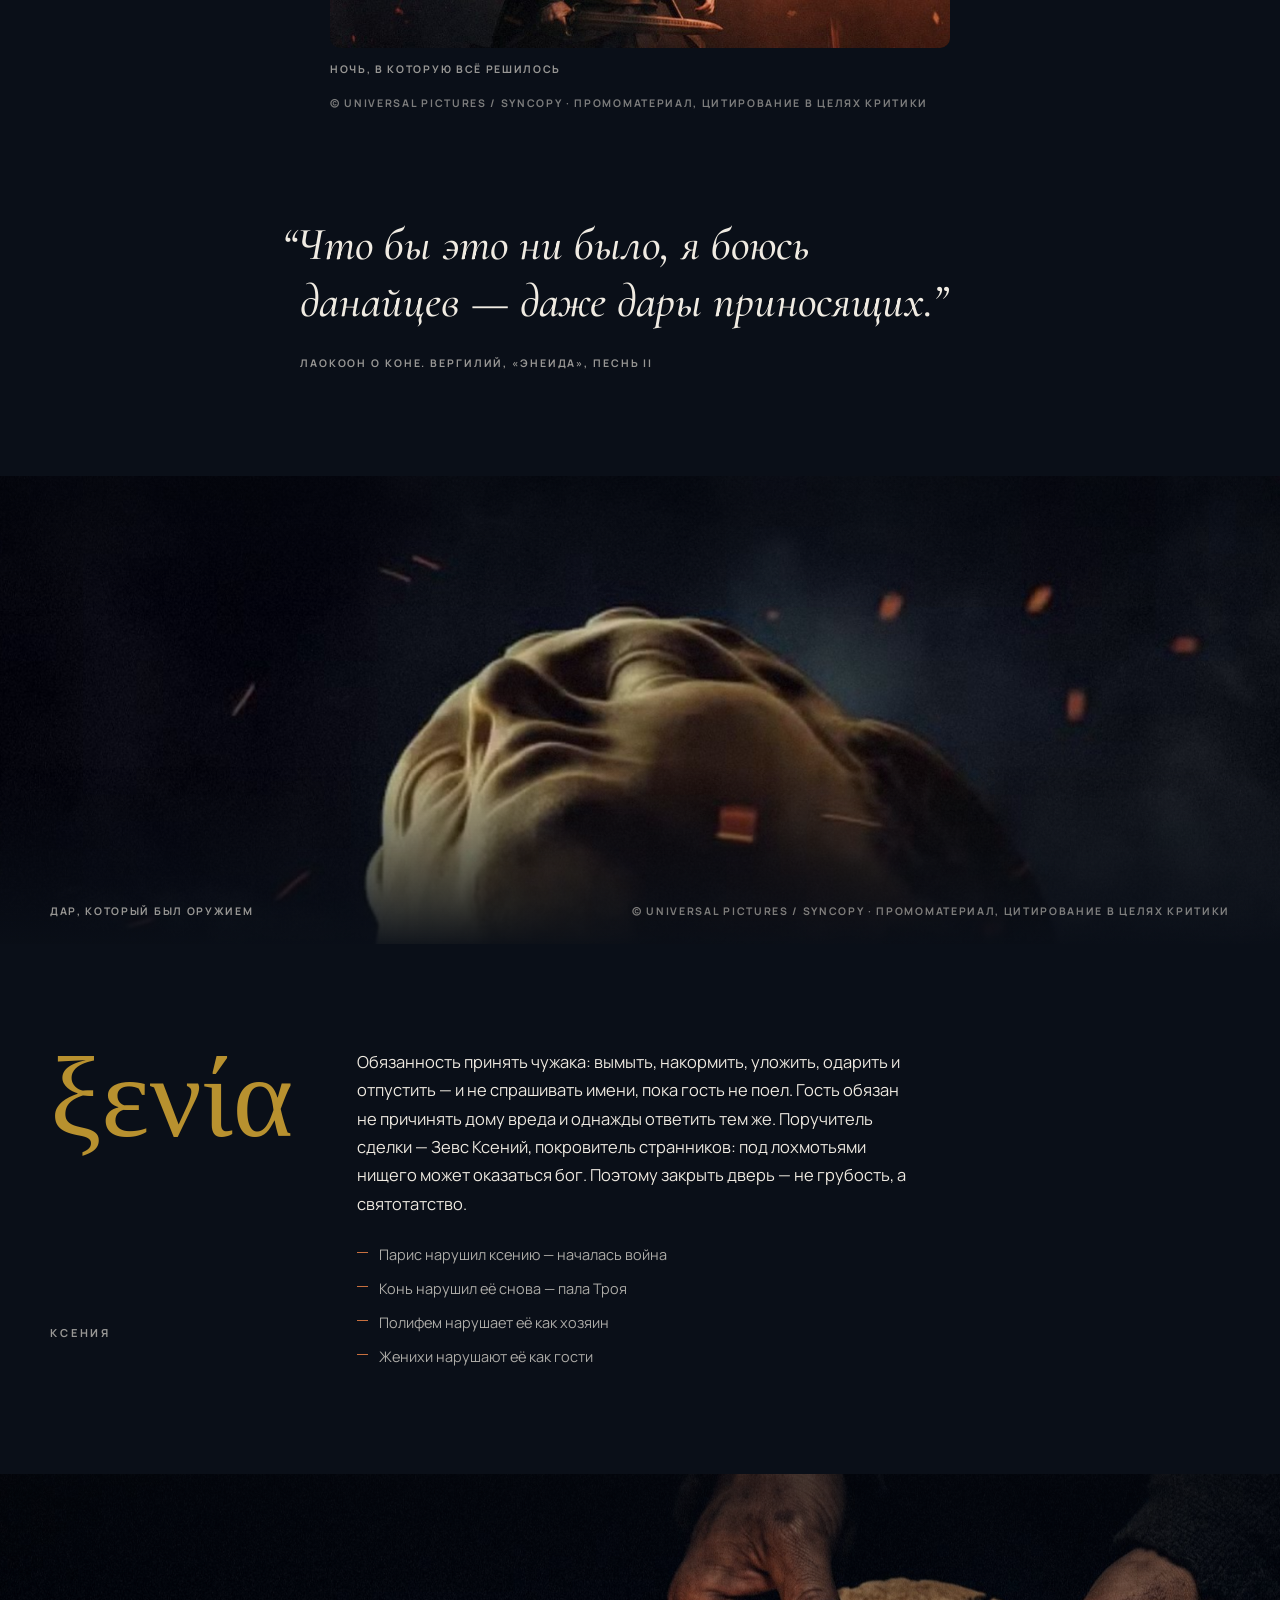
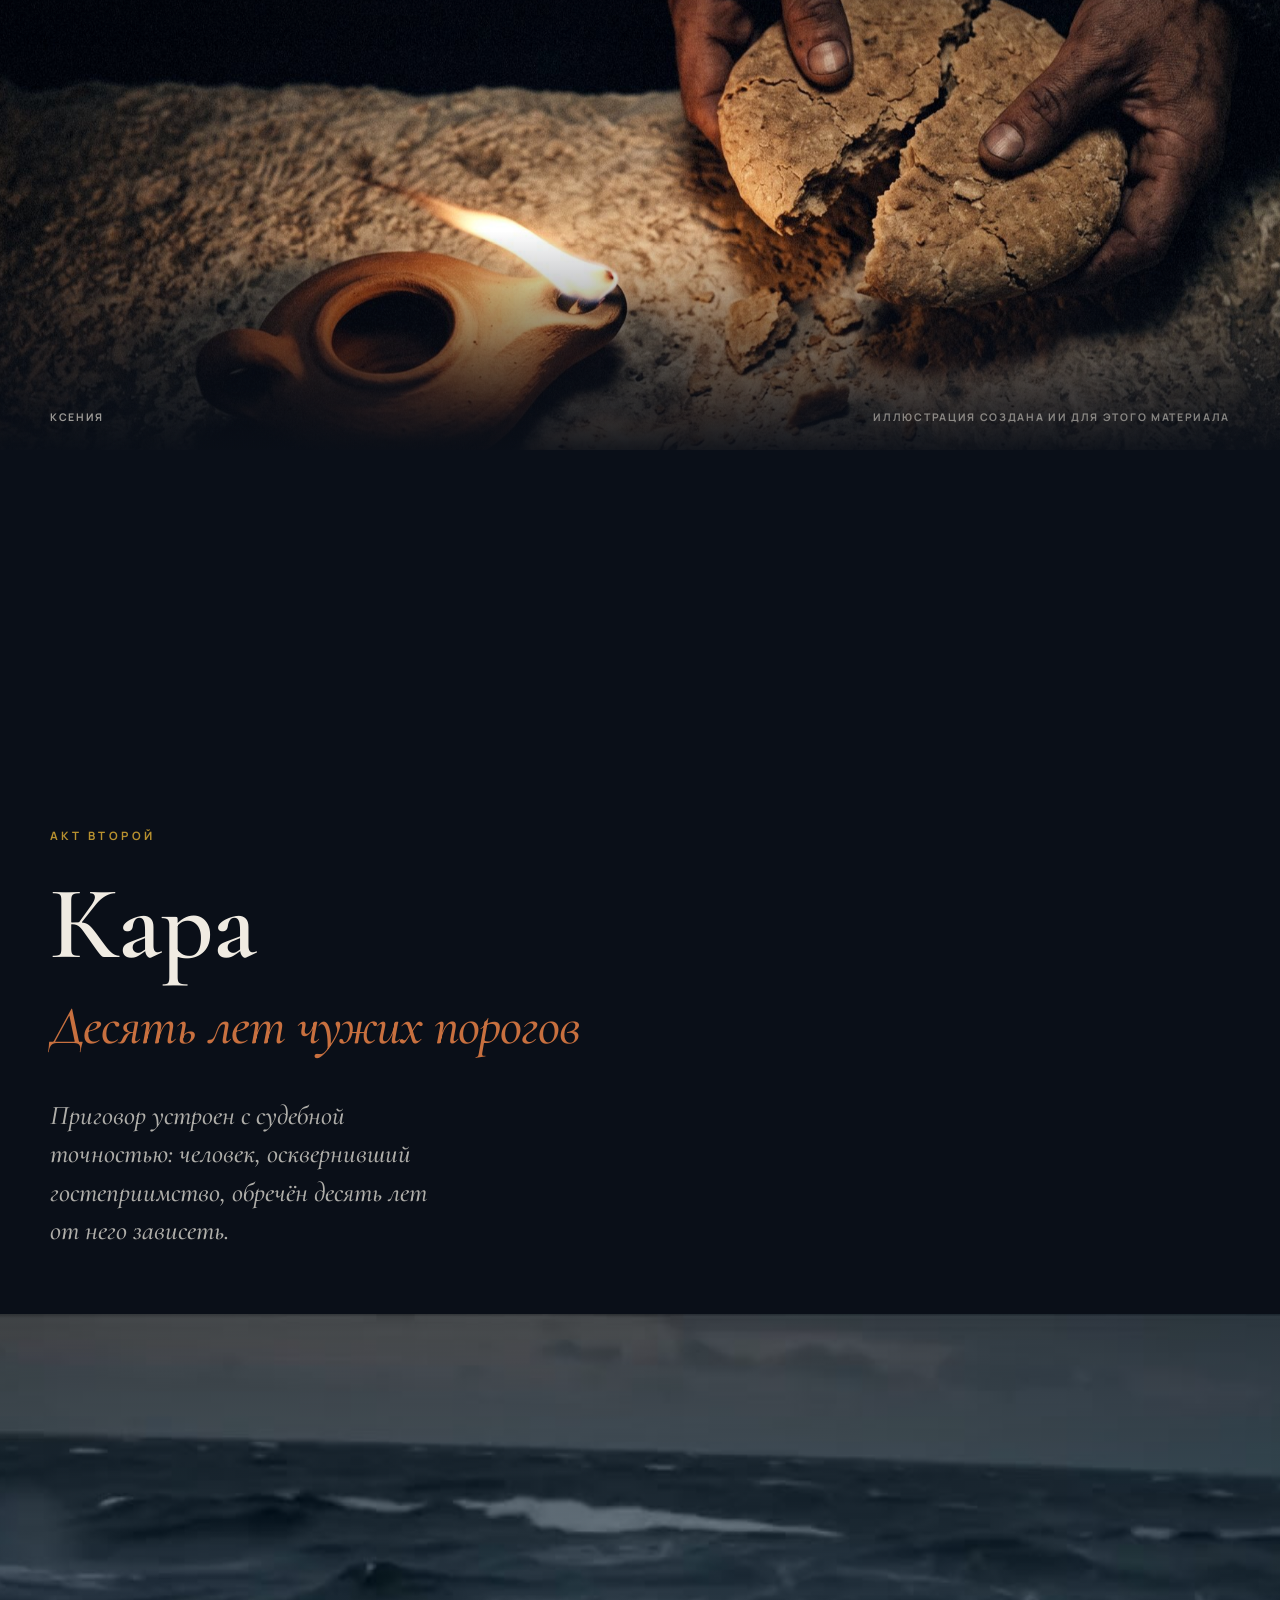
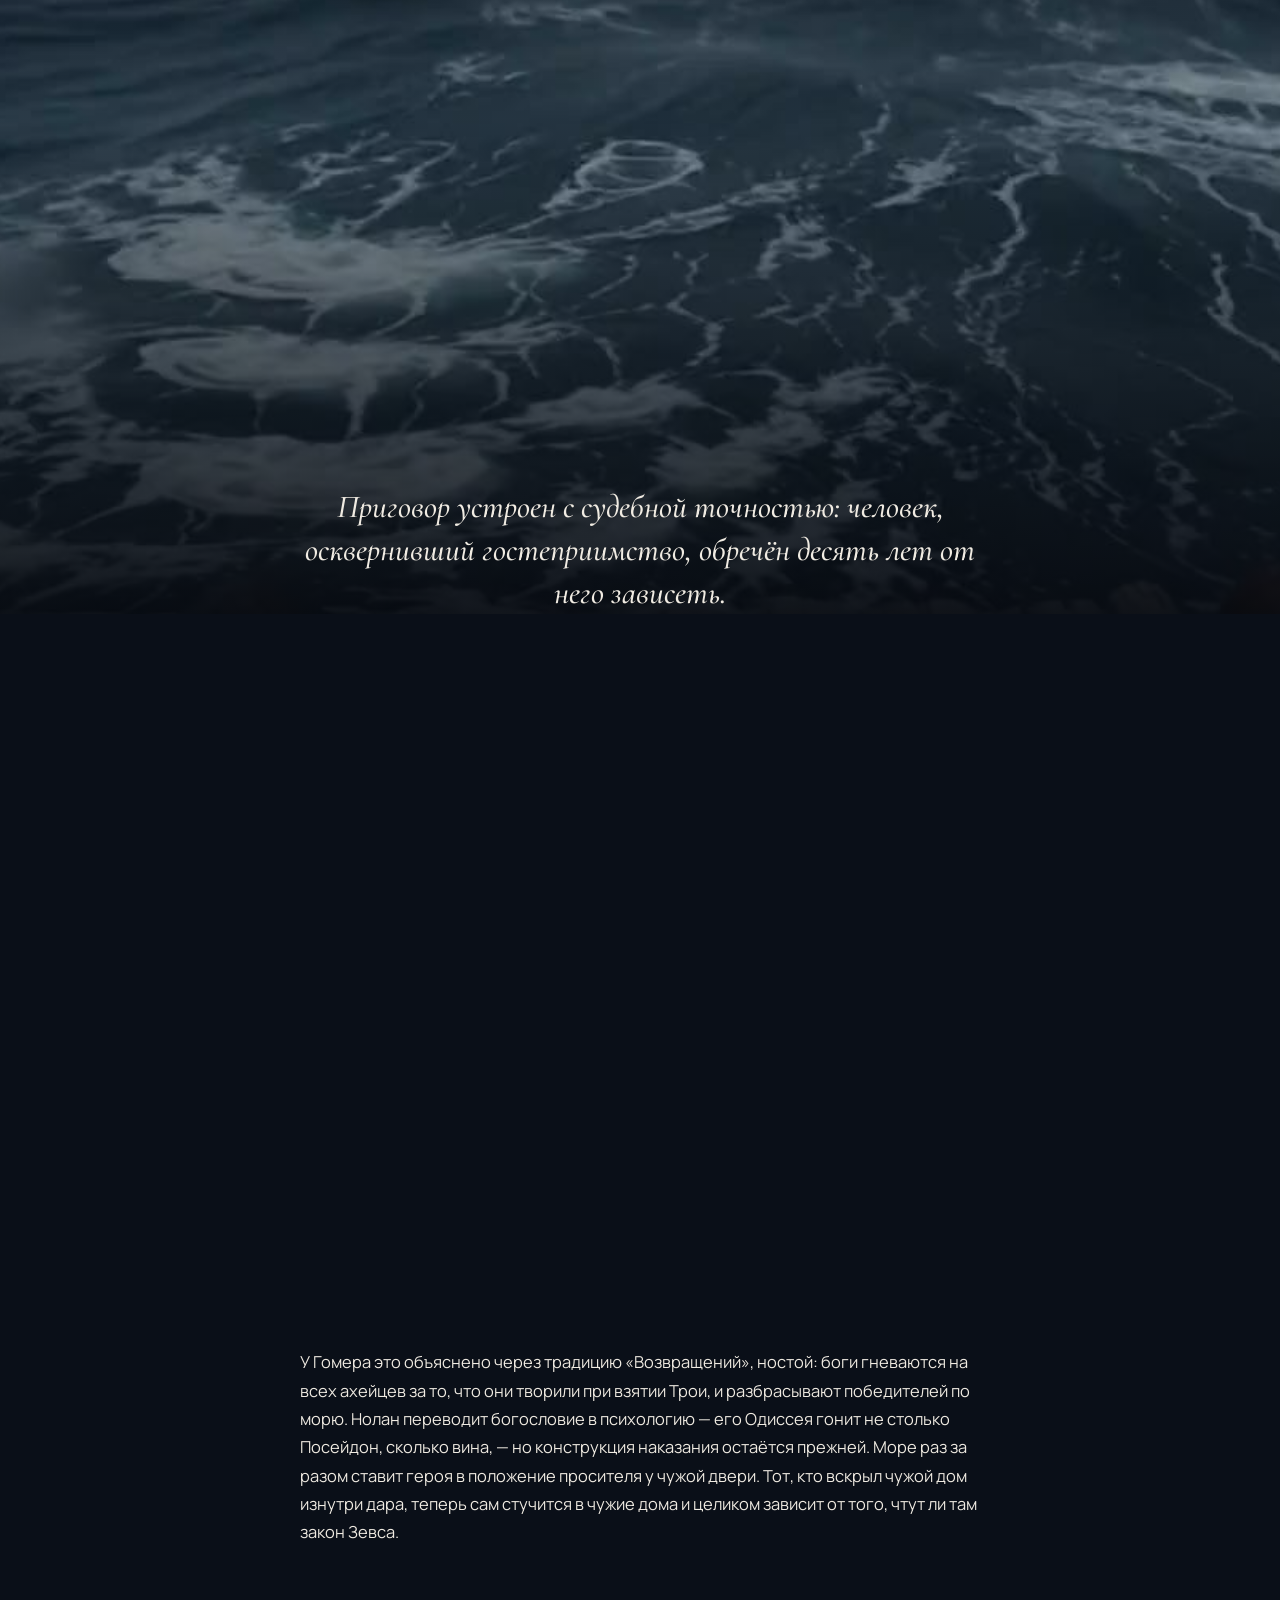
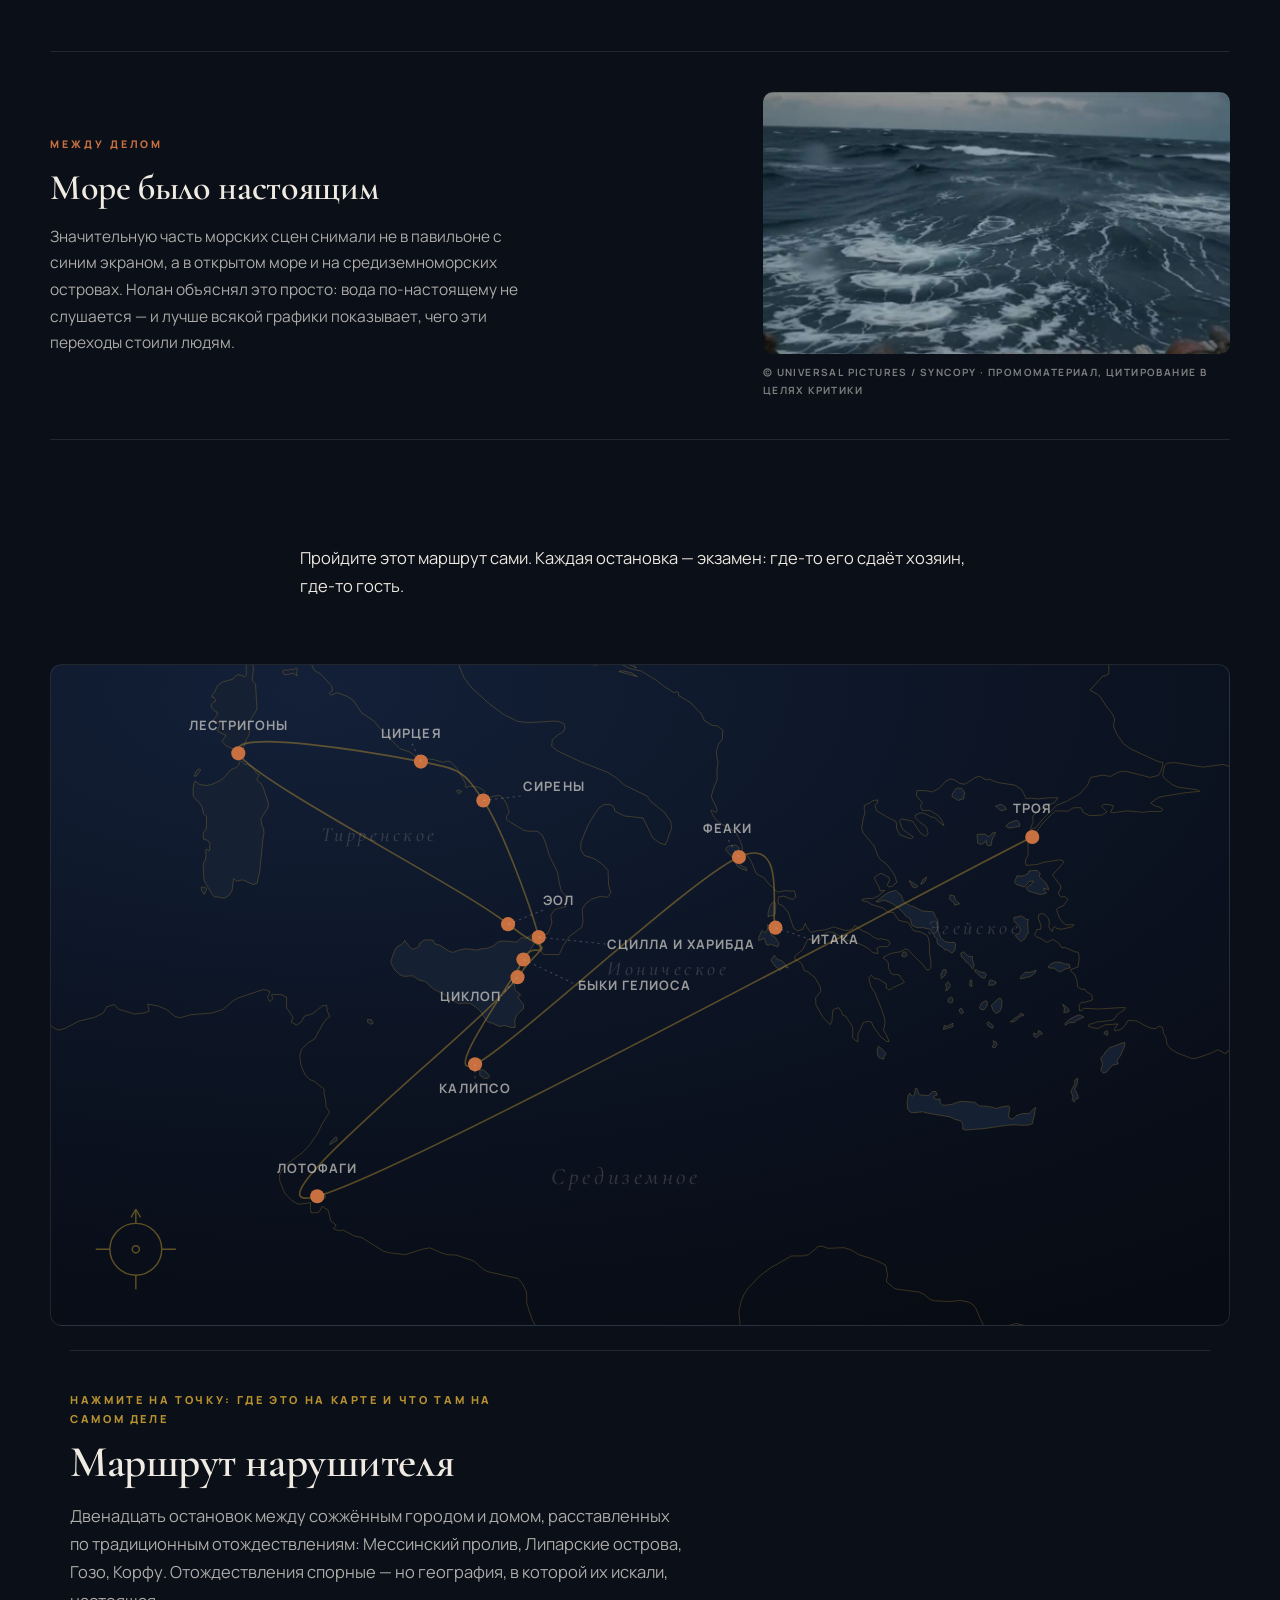
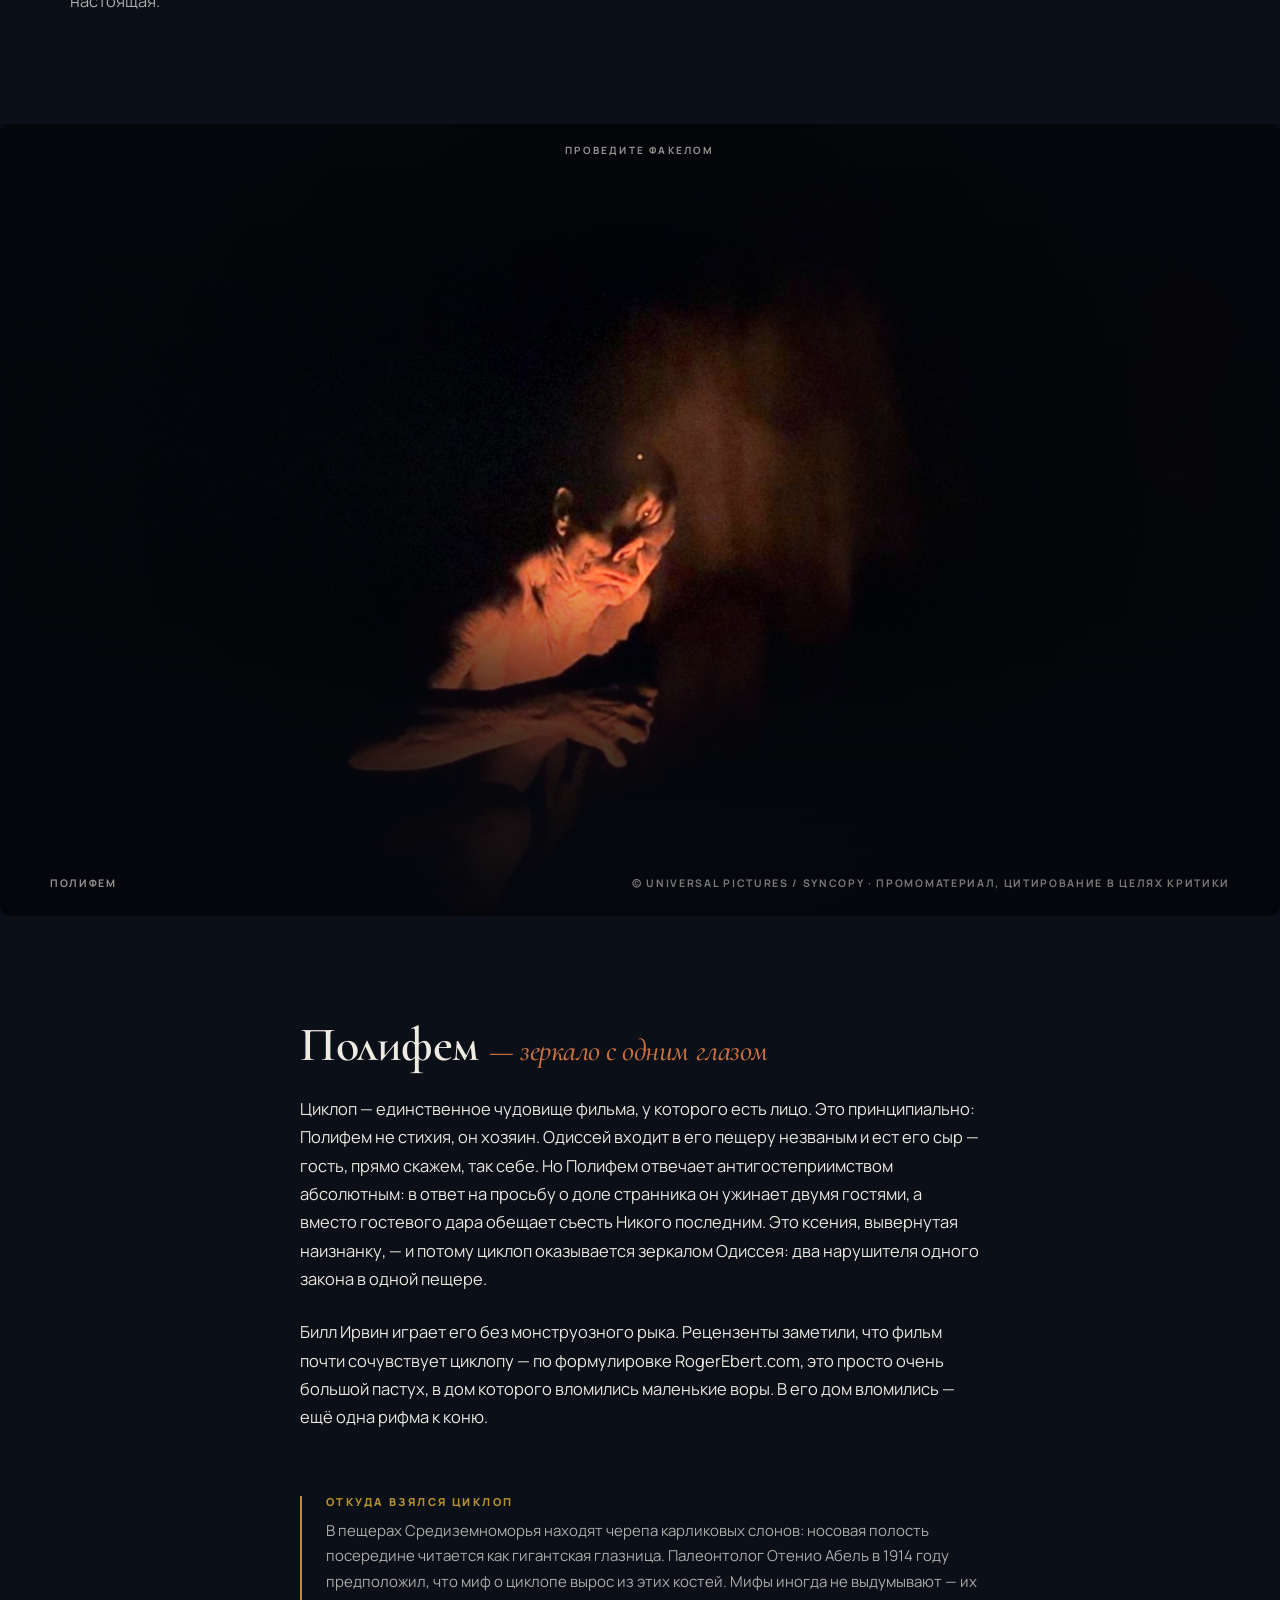
==== commit c7f3efb0: "Rebuild RU page: mobile framing fixes" ====
--- a/index.html
+++ b/index.html
@@ -100,11 +100,19 @@
   border:1px solid var(--line-2);border-radius:999px;padding:7px 14px;
   font-size:11px;letter-spacing:.14em;text-transform:uppercase;font-weight:700;color:var(--paper-3);
   min-height:34px;display:inline-flex;align-items:center;gap:6px;transition:all .2s;
+  white-space:nowrap;   /* «Звук вкл» переносился на две строки и ломал шапку */
 }
 .chip:hover,.chip:focus-visible{color:var(--paper);border-color:var(--paper-3)}
 .chip.act-on{color:var(--accent);border-color:var(--accent)}
 /* пальцем нужно 44 px; на десктопе шапка остаётся прежней высоты */
 @media(hover:none){.chip{min-height:44px;padding:7px 16px}.brand{padding:6px 0;display:inline-block}}
+/* узкий экран: три чипа и логотип не помещались и наезжали друг на друга */
+@media(max-width:470px){
+  header{gap:7px;padding-left:12px;padding-right:12px}
+  .brand{font-size:15px}
+  .hnav{gap:7px}
+  .chip{font-size:9.5px;letter-spacing:.05em;padding:7px 10px;gap:4px}
+}
 #bar{position:fixed;top:0;left:0;height:2px;width:0;background:linear-gradient(90deg,var(--accent),var(--bronze));z-index:61}
 
 /* ============ ГЕРОЙ ============ */
@@ -164,6 +172,23 @@
 /* якорь кадрирования: там, где главное у нижнего или верхнего края, машинный центр срезает его */
 .bleed.anchor-b img{object-position:center bottom}
 .bleed.anchor-t img{object-position:center top}
+/* ── Телефон. Высота задавалась в долях экрана, поэтому на узком экране широкий кадр
+   попадал в портретную рамку и от композиции оставалась треть: у «дара» пропадал и
+   всадник, и сам конь. Здесь кадр держит свою пропорцию и показывается целиком. ── */
+@media(max-width:700px){
+  .bleed img{height:auto;aspect-ratio:16/9;transform:none}
+  .bleed.wide-cine img{height:auto;aspect-ratio:2.39/1}
+  .bleed.tall img{height:auto;aspect-ratio:4/5}   /* портрет оставлен там, где сюжет в центре кадра */
+  .bleed figcaption{position:static;padding:12px 0 0}
+  .bleed figcaption .inner{justify-content:flex-start;gap:6px;flex-direction:column}
+  .bleed .shade{display:none}   /* затемнение нужно было под наложенную подпись — она ушла вниз */
+  /* видео сцены — то же самое: 16:9 в экране 390×844 срезало коню голову.
+     Кадр показывается целиком, подпись подтянута под него, чтобы чёрное поле не пустовало */
+  .scene video{object-fit:contain;object-position:center 40%}
+  .fallback-still{background-size:contain;background-repeat:no-repeat;background-position:center 40%}
+  .scene .cap{padding-bottom:calc(var(--safe-b) + 24vh)}
+  .scene .cap p{font-size:clamp(18px,5.2vw,24px)}
+}
 
 /* ============ ЦИТАТА ============ */
 blockquote{margin:var(--s6) auto;width:var(--col)}
@@ -594,7 +619,7 @@
 
   <blockquote class="rv"><p>“Что бы это ни было, я боюсь данайцев — даже дары приносящих.”</p><cite>Лаокоон о коне. Вергилий, «Энеида», песнь II</cite></blockquote>
 
-  <figure class="bleed anchor-b rv" data-img="assets/still-marble.jpg">
+  <figure class="bleed wide-cine anchor-b rv" data-img="assets/still-marble.jpg">
     <div class="ph"></div><div class="shade"></div>
     <figcaption><div class="inner"><span>Дар, который был оружием</span><span class="cr">© Universal Pictures / Syncopy · промоматериал, цитирование в целях критики</span></div></figcaption>
   </figure>
@@ -1101,7 +1126,9 @@
     var img=document.createElement('img'); img.src=src; img.alt=''; img.loading='lazy'; img.decoding='async';
     ph.insertBefore(img, ph.firstChild);
     fig.classList.add('has');
-    if(!RM){ var q=false;
+    // параллакс масштабирует кадр на 8% — на узком экране это ещё одна обрезка поверх той,
+    // от которой мы уходим, поэтому там его нет
+    if(!RM && innerWidth>700){ var q=false;
       function par(){ q=false; var r=fig.getBoundingClientRect(), vh=innerHeight;
         if(r.bottom<0||r.top>vh) return;
         var p=(r.top+r.height/2-vh/2)/vh;
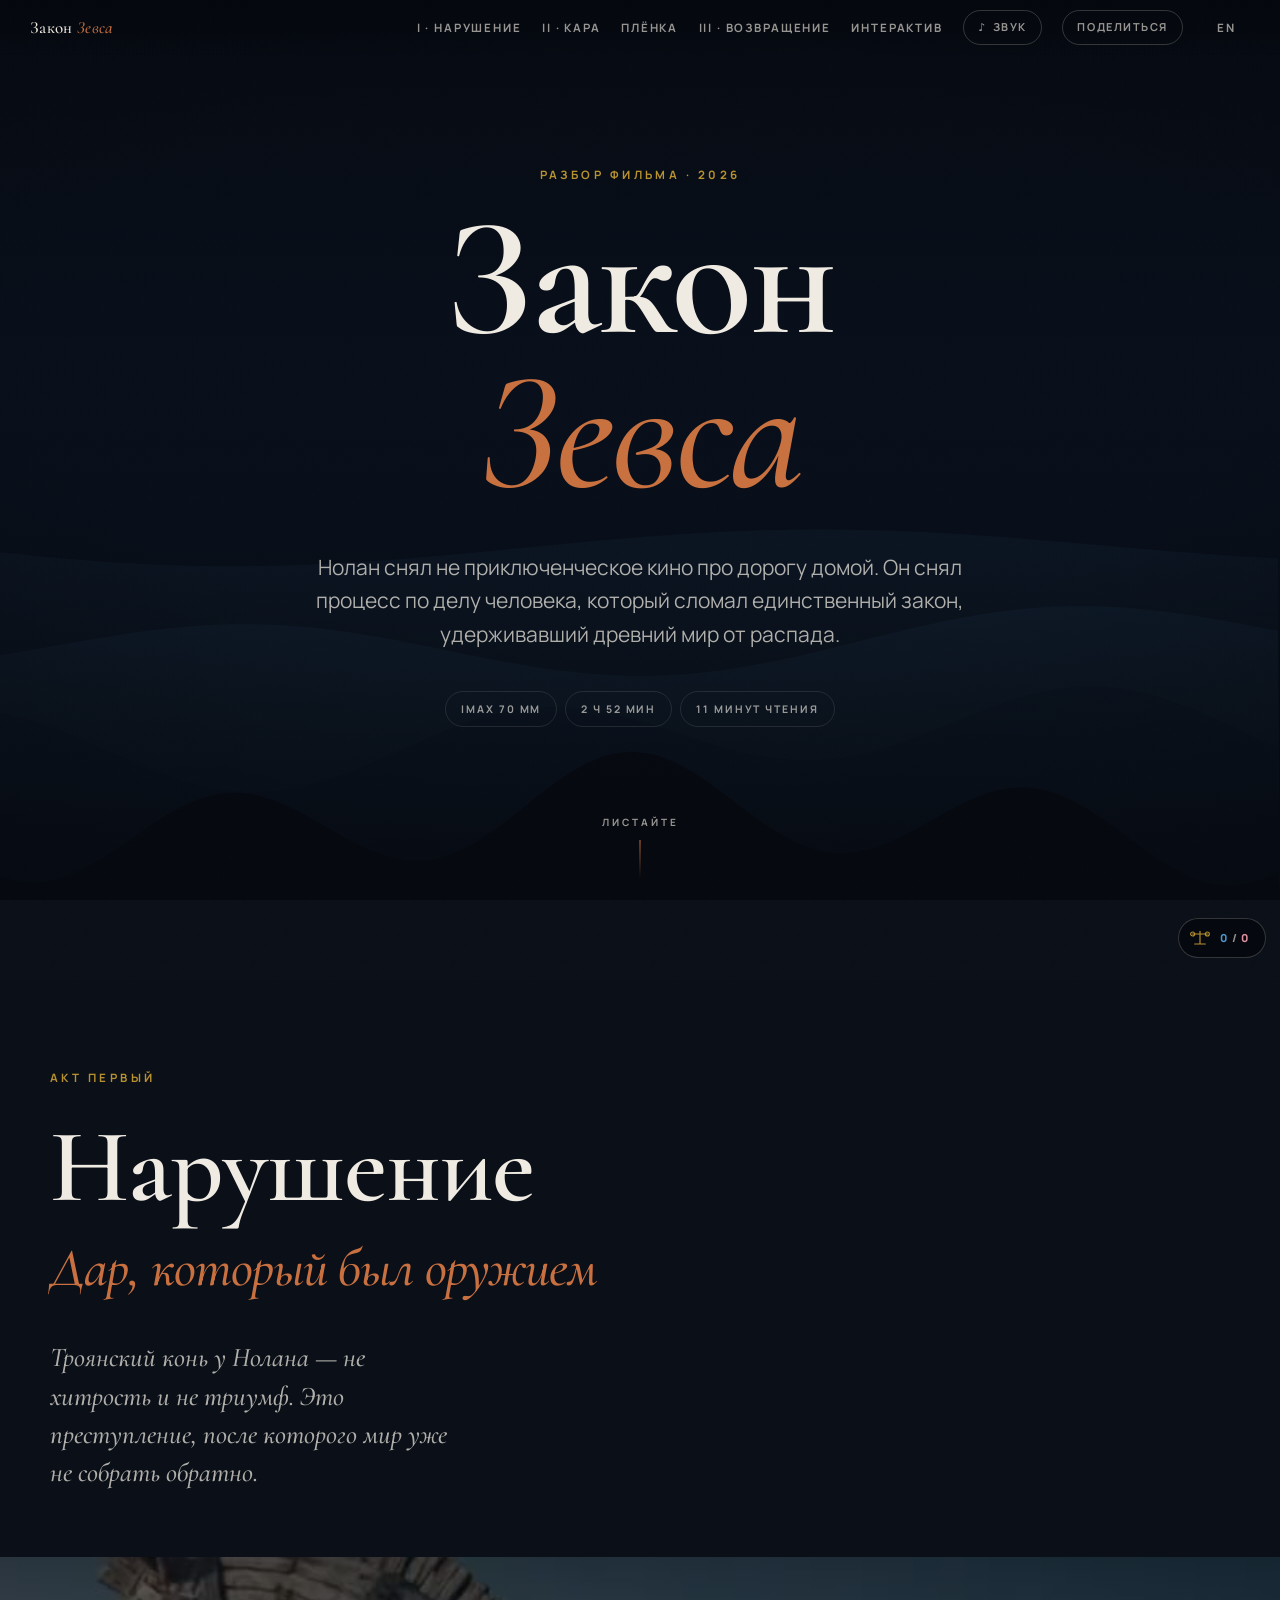
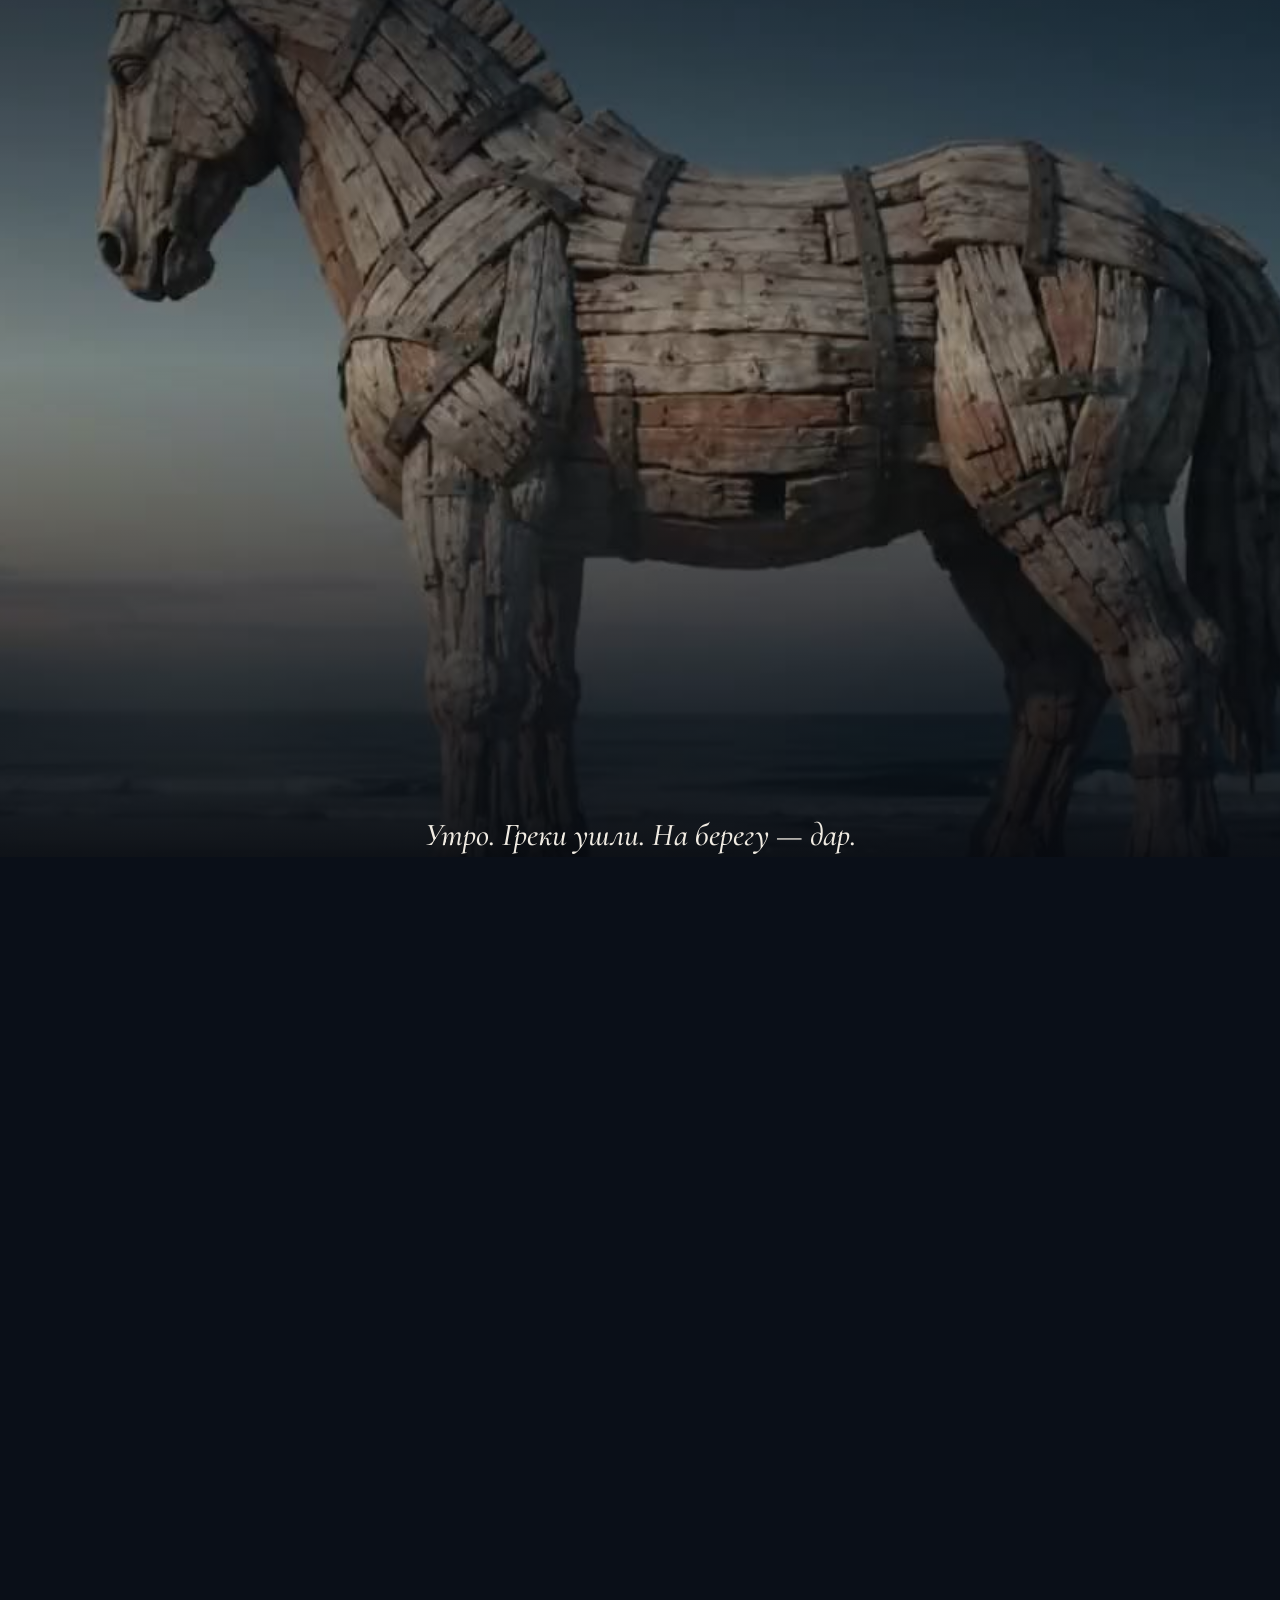
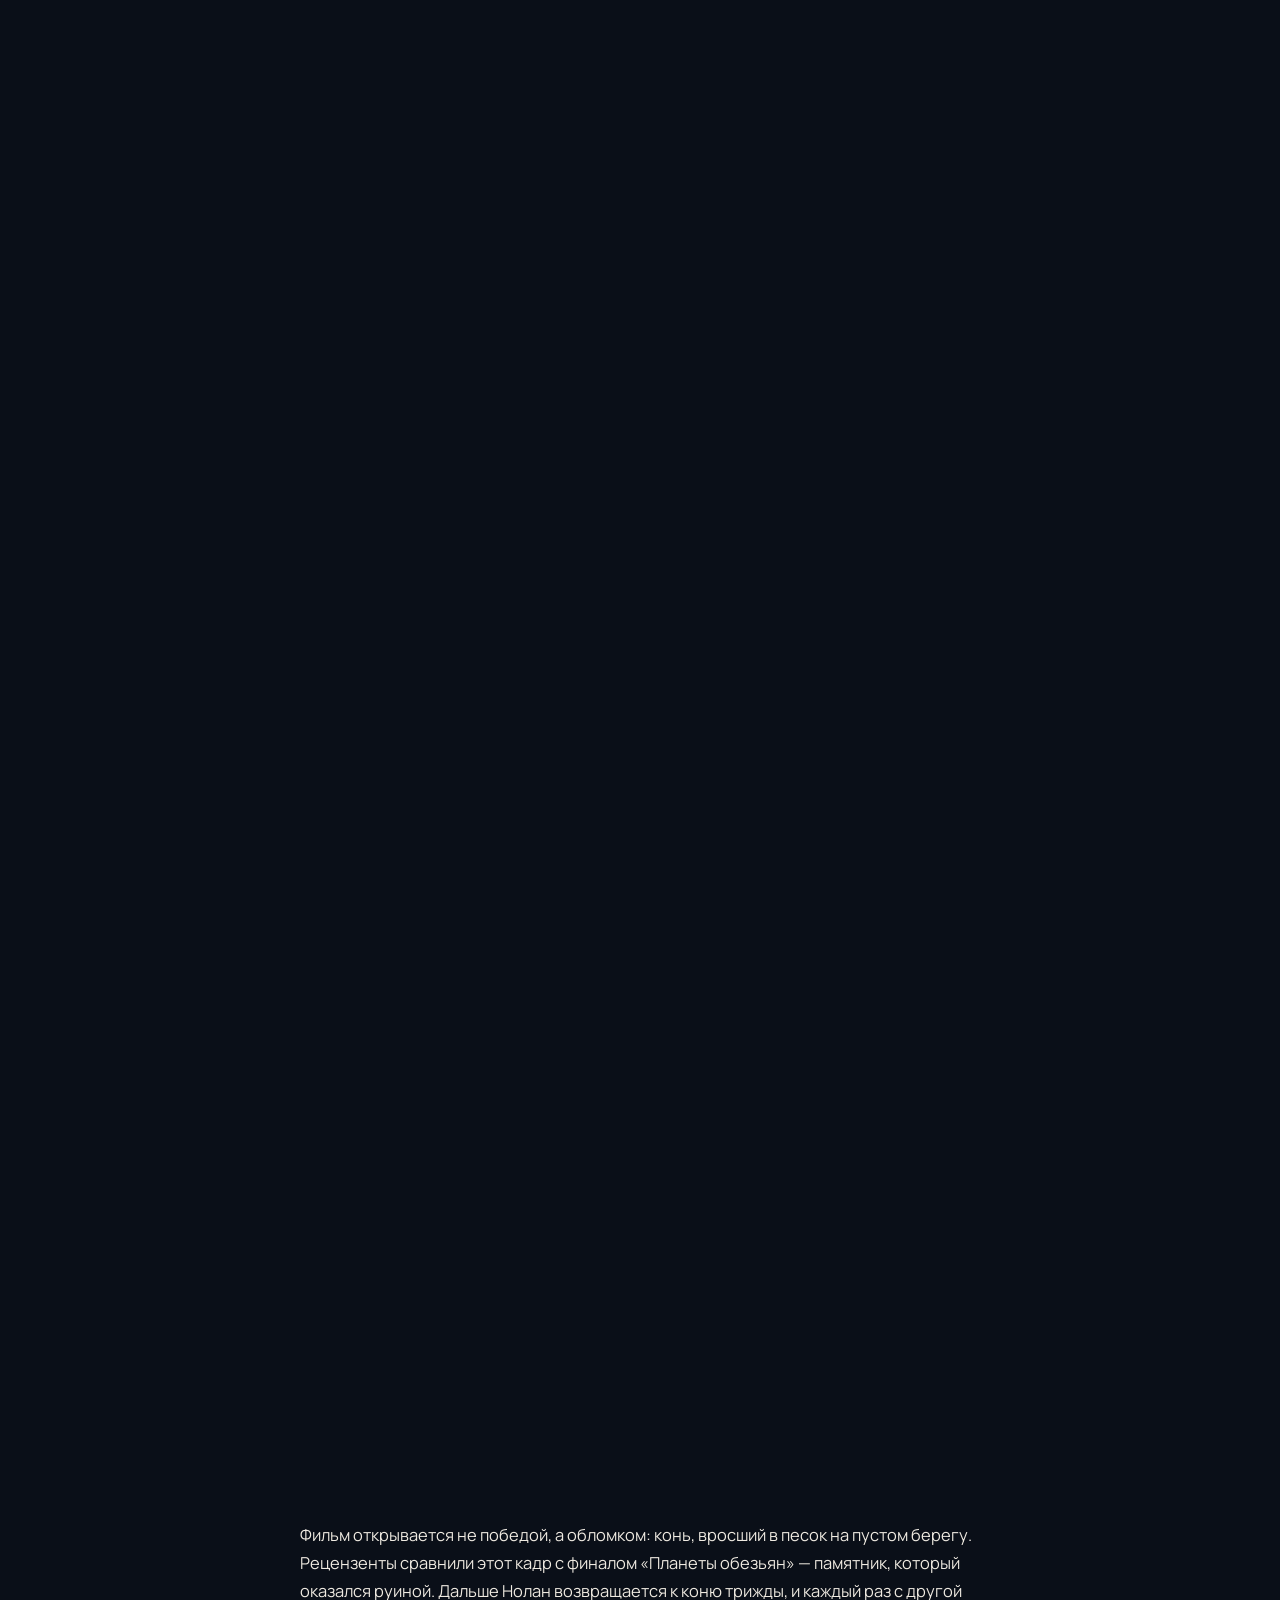
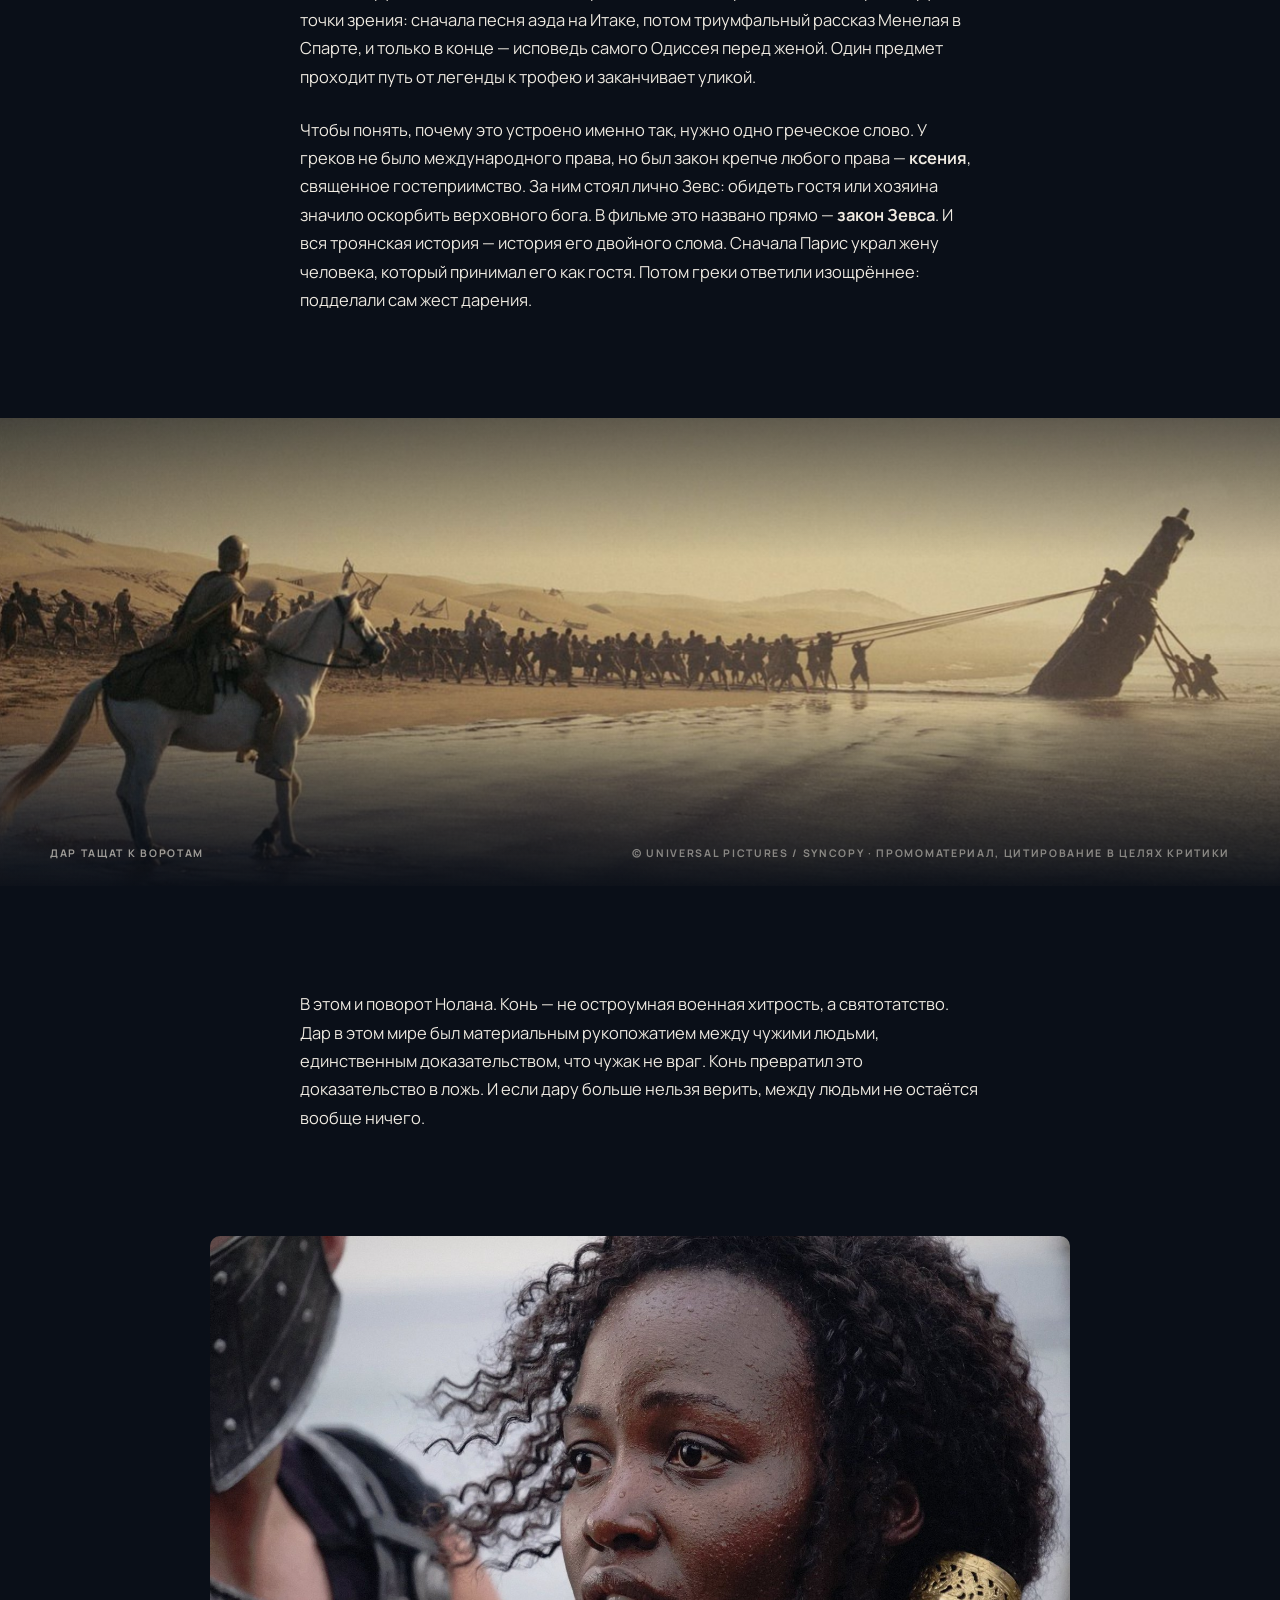
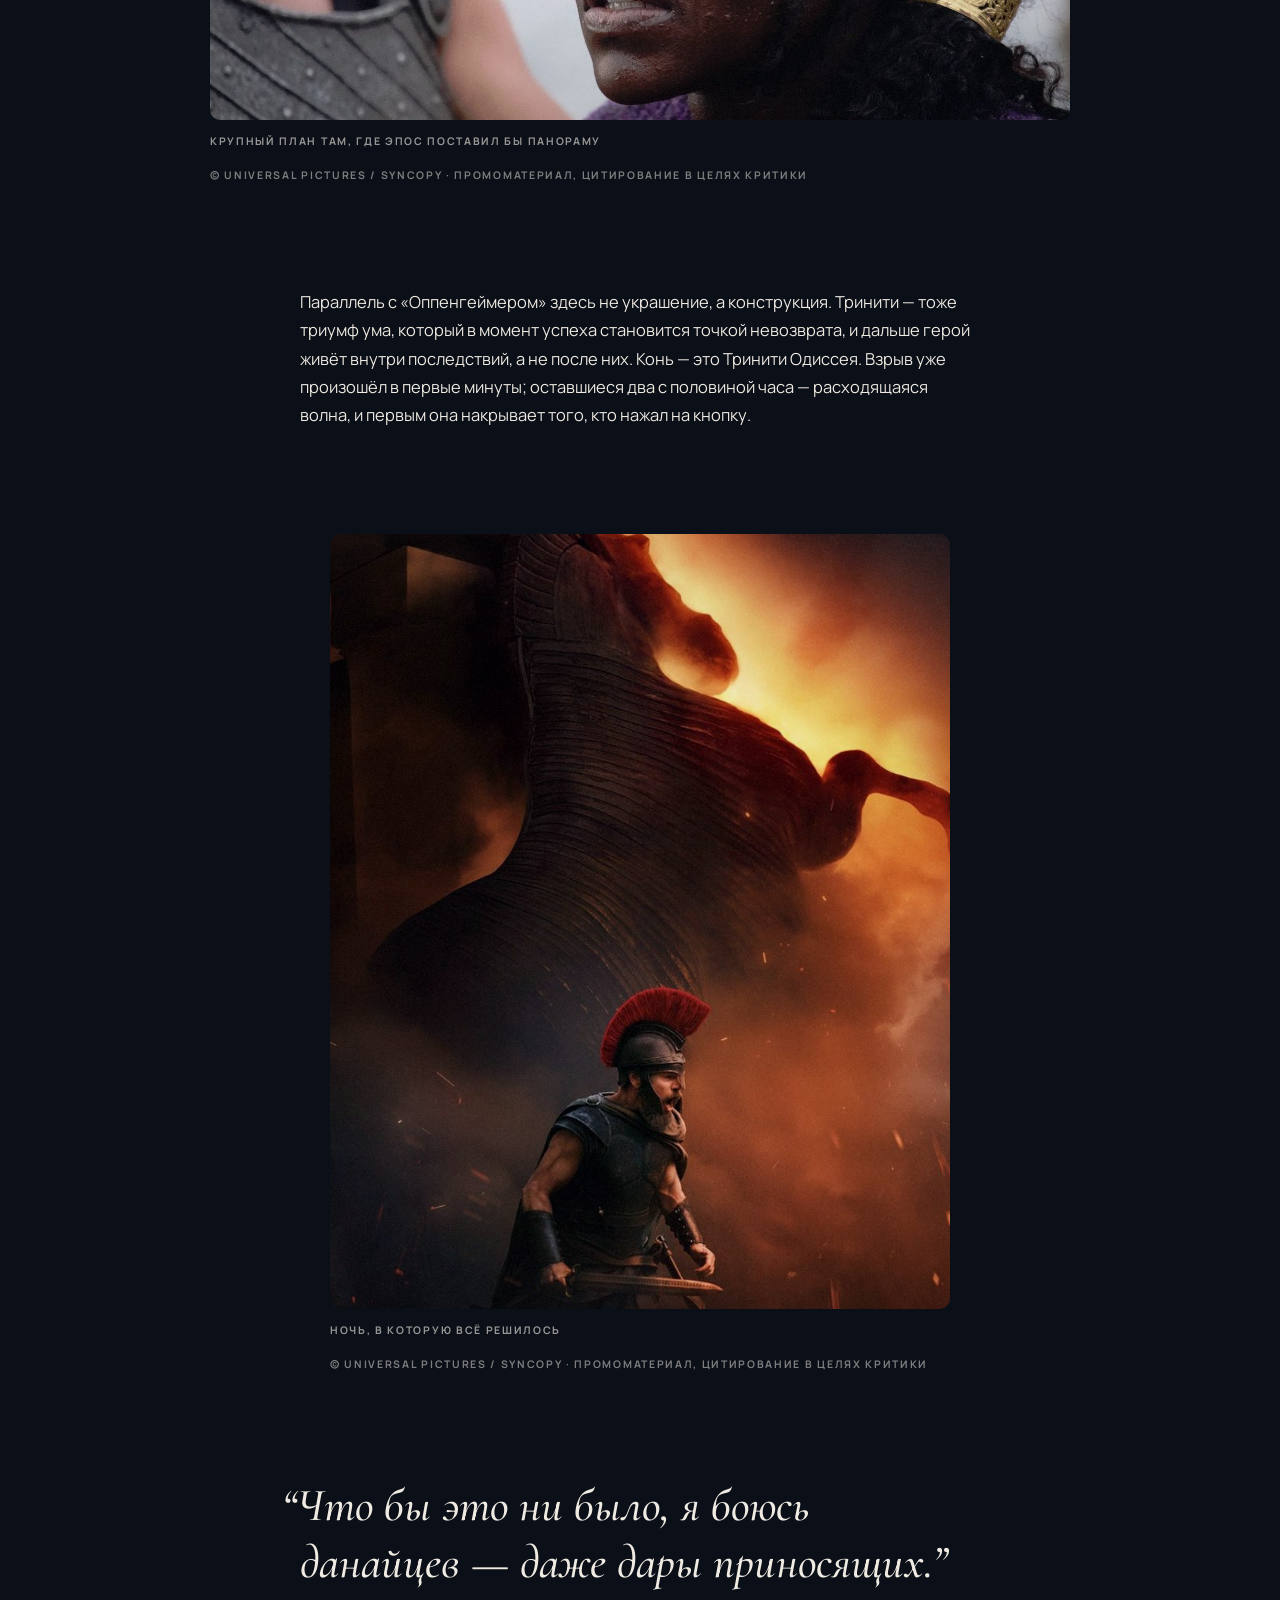
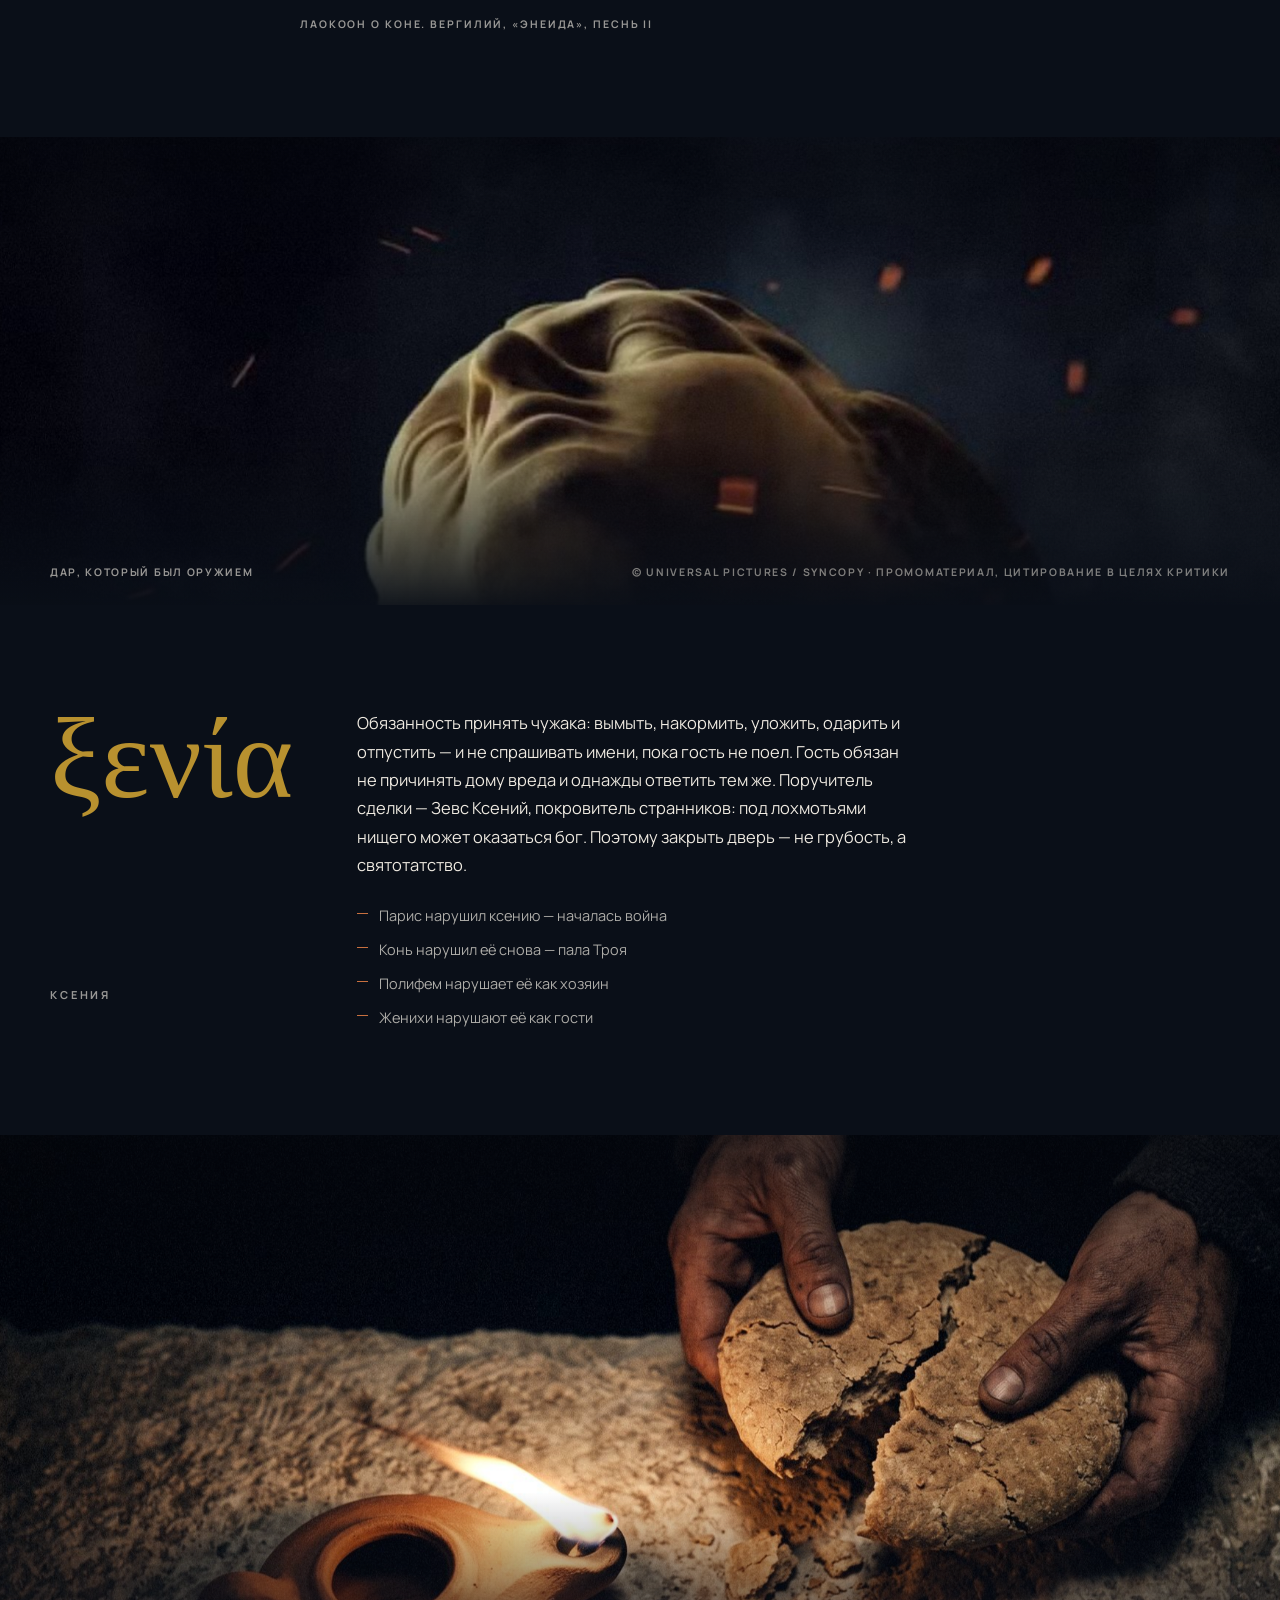
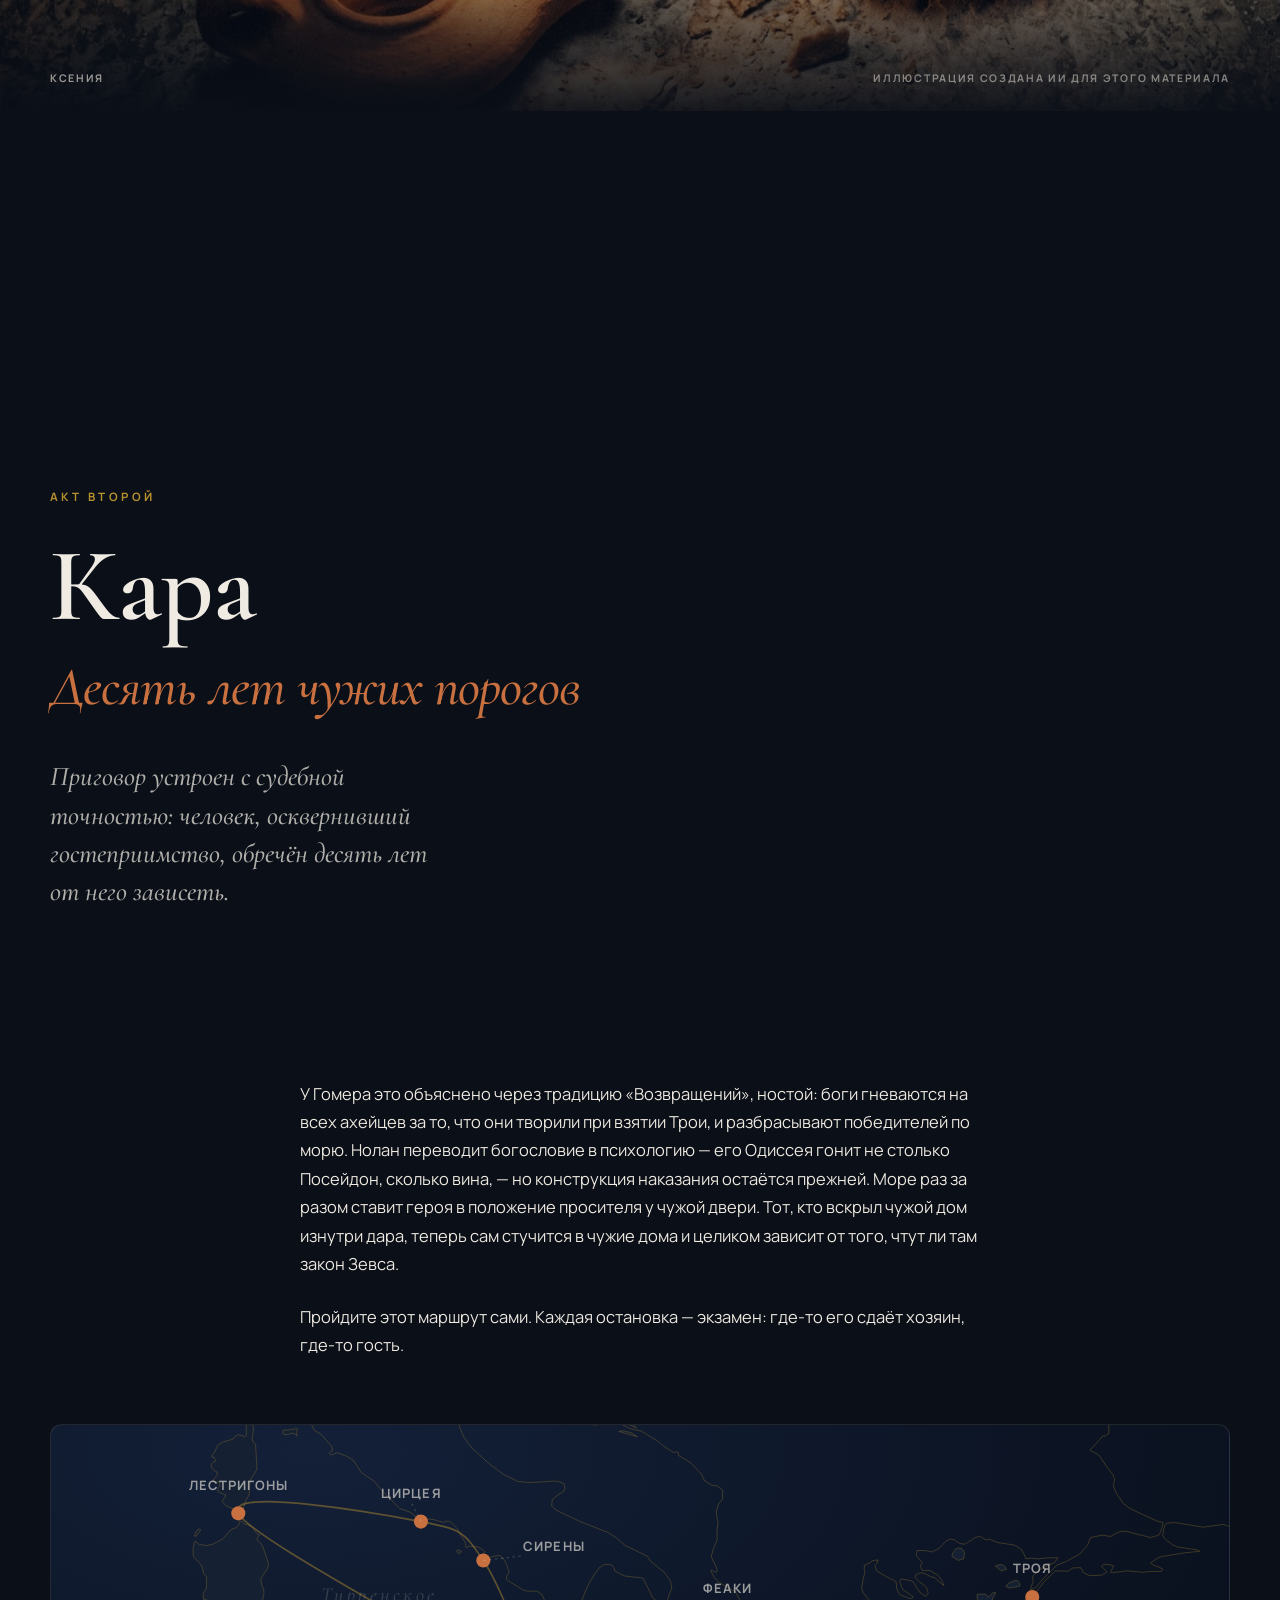
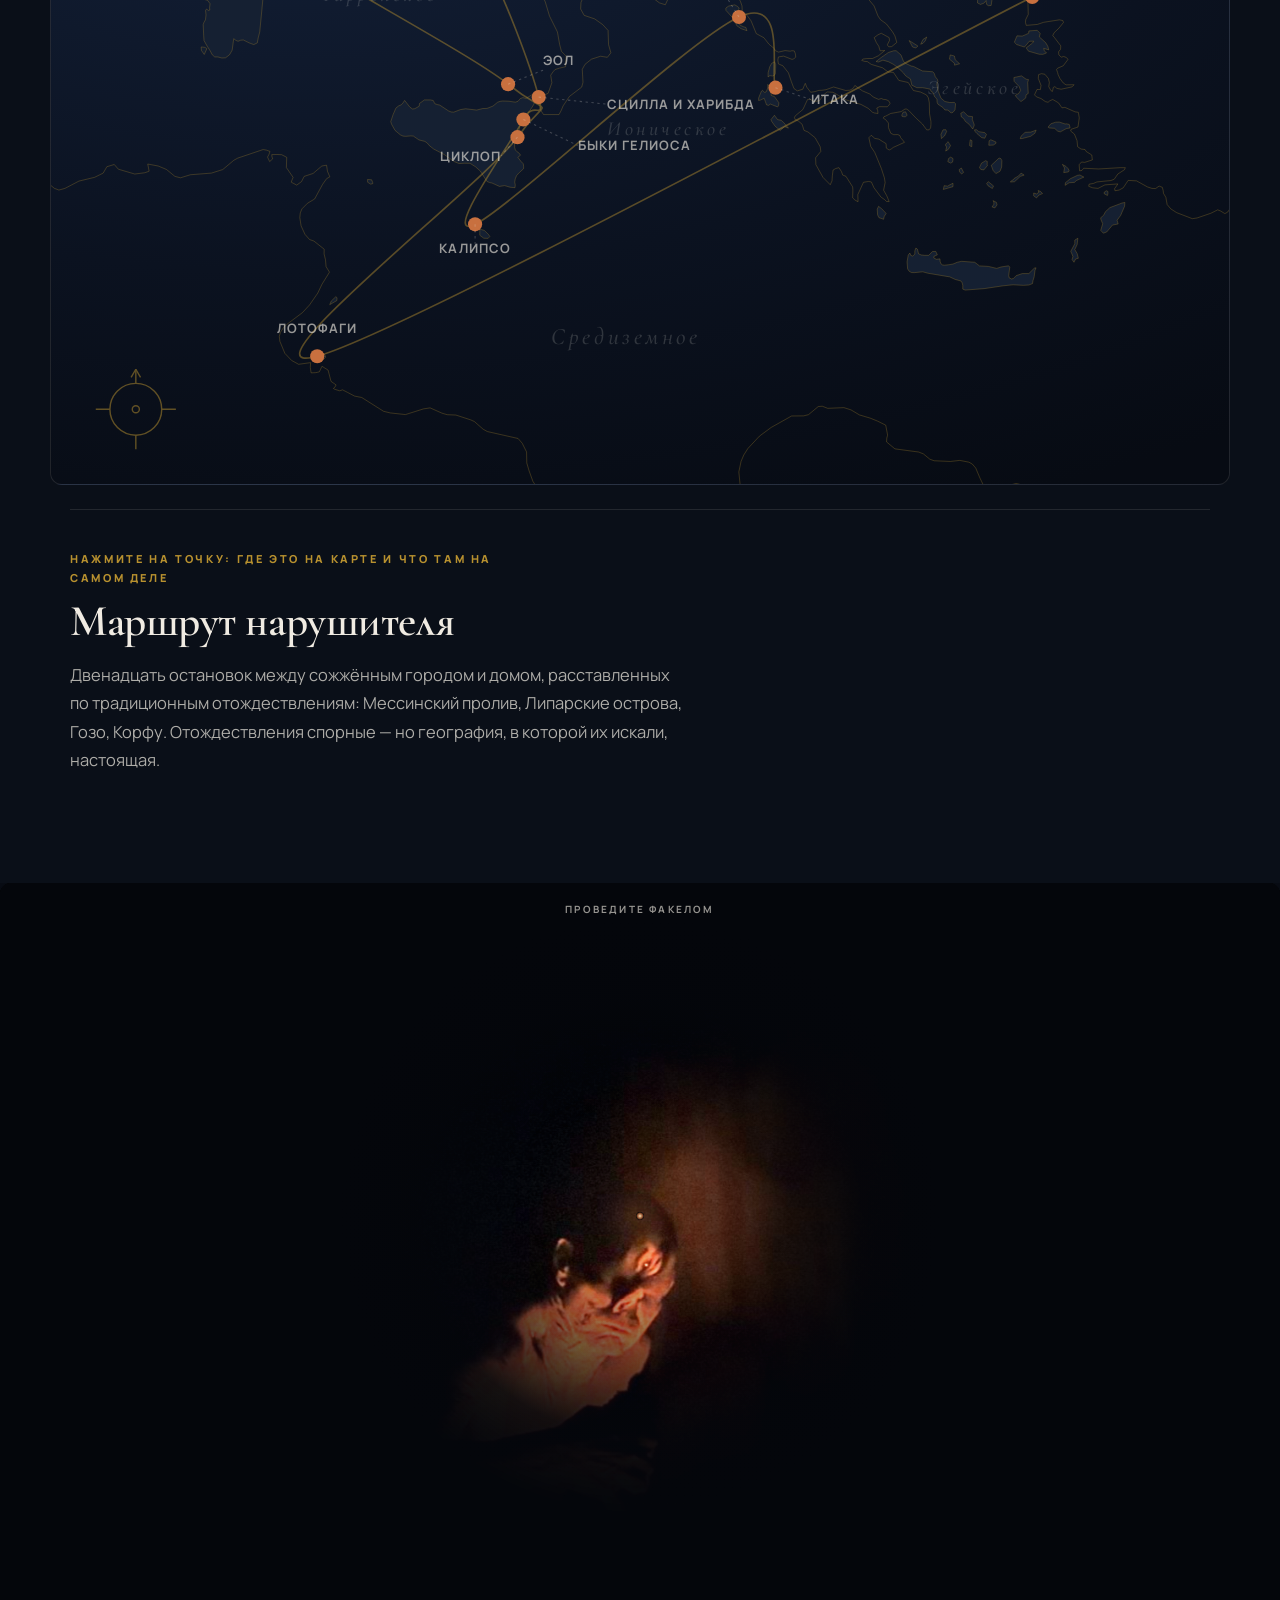
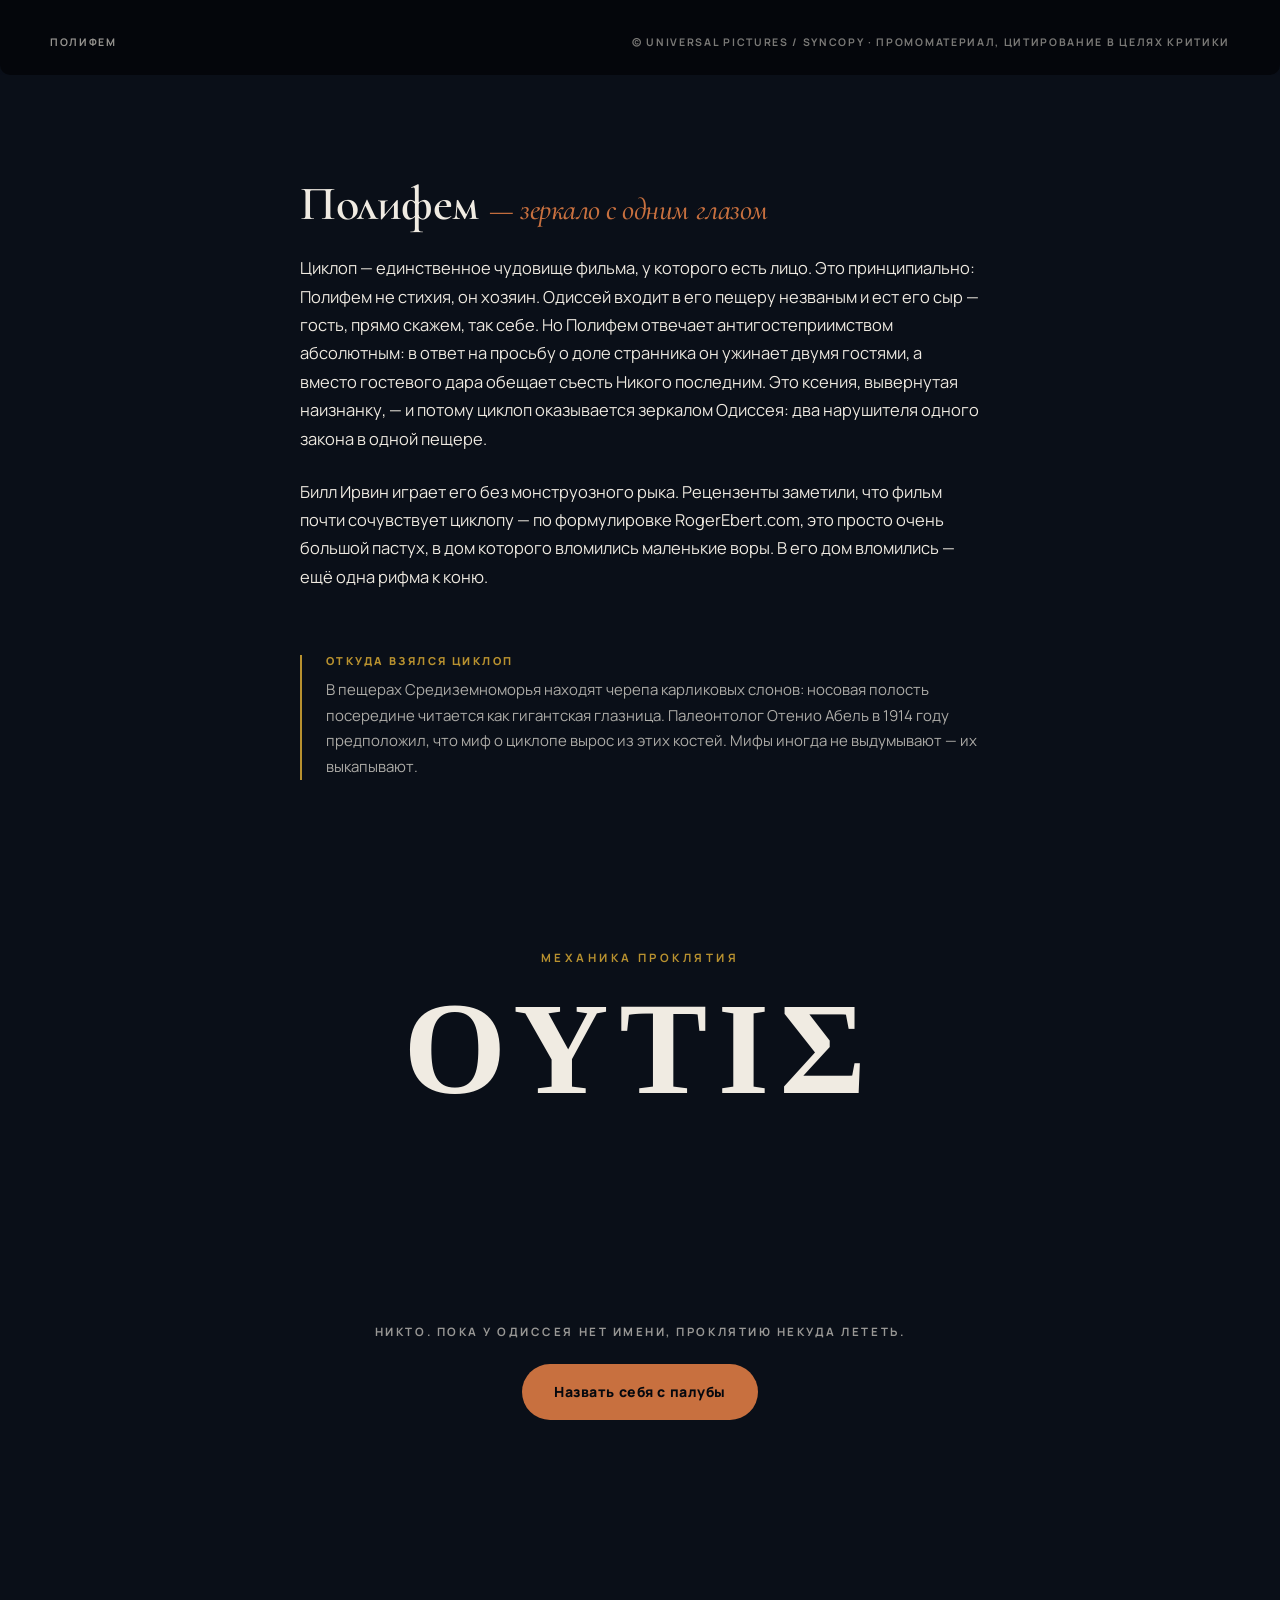
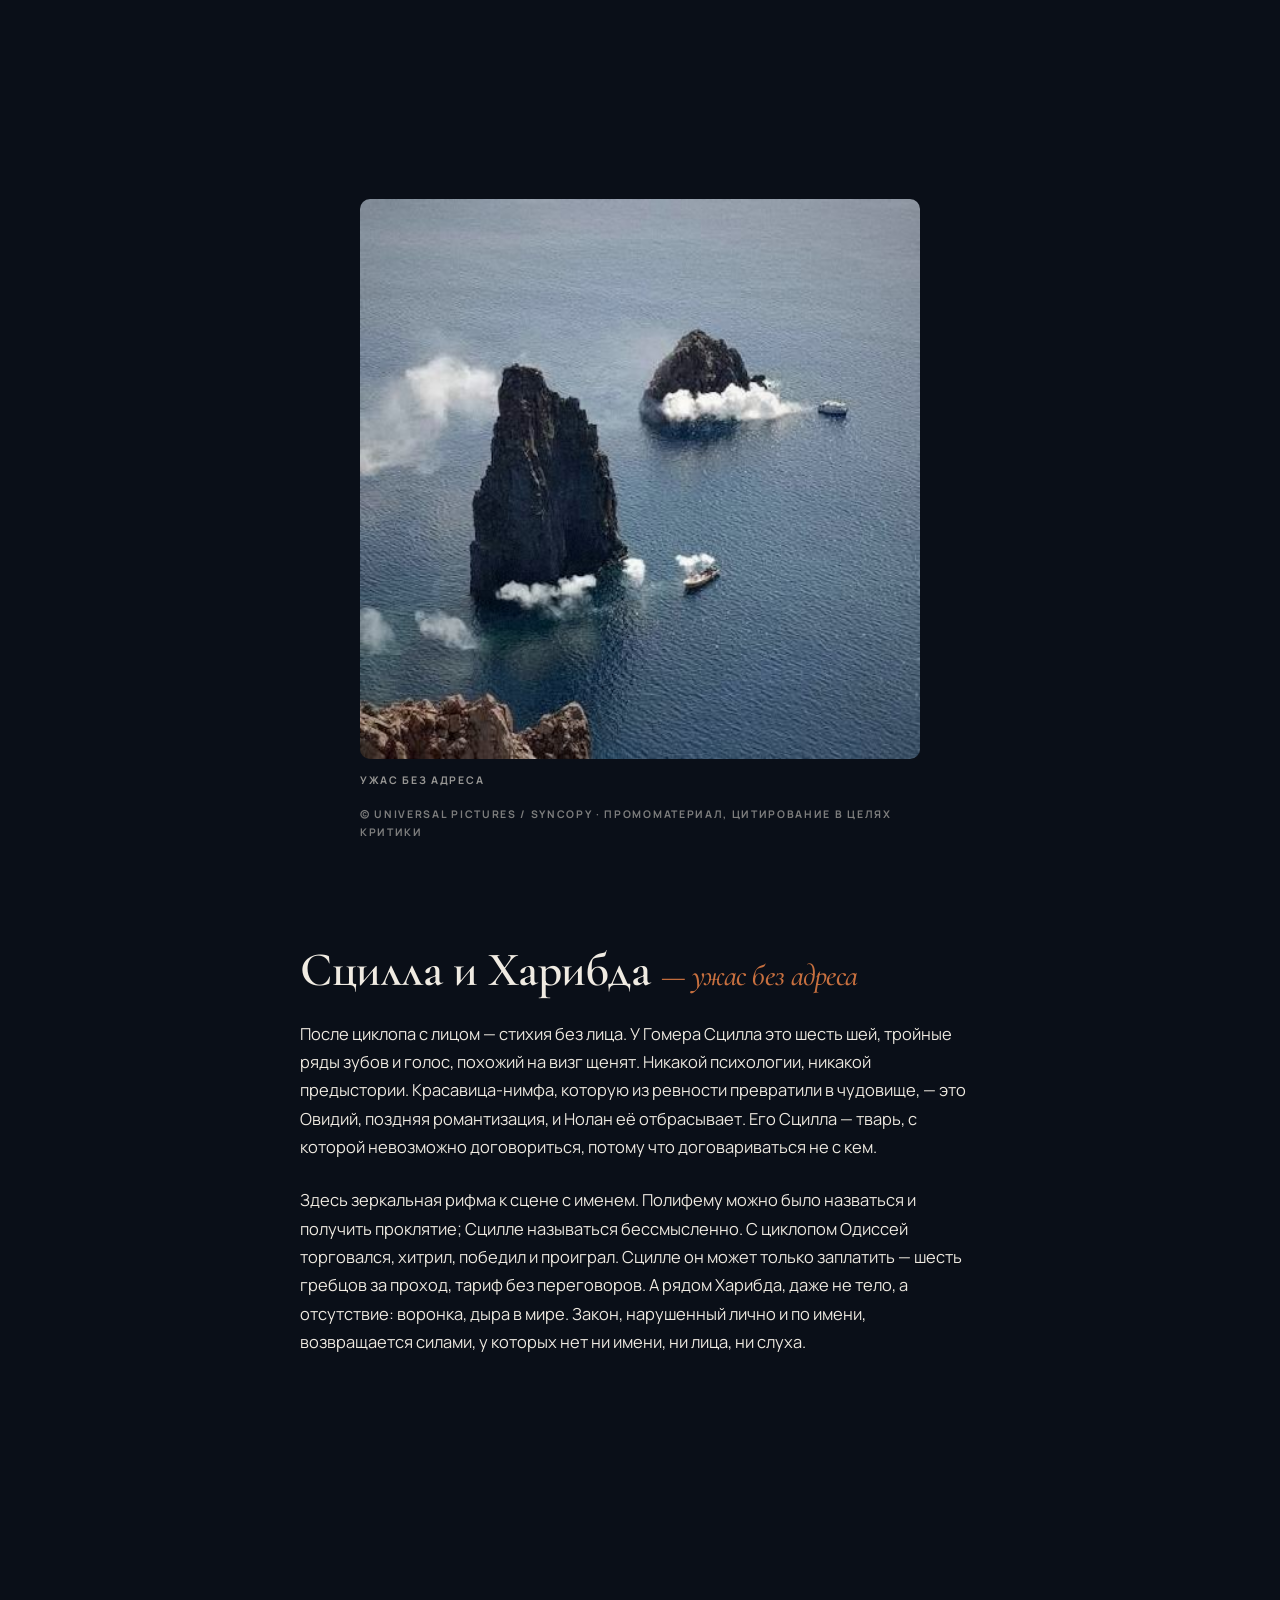
==== commit b9619ed6: "Rebuild RU page + docs" ====
--- a/index.html
+++ b/index.html
@@ -277,10 +277,16 @@
 
 /* ============ ФАКЕЛ ============ */
 .torch{position:relative;overflow:hidden;border-radius:10px}
-.torch img{filter:brightness(1.85) saturate(1.06) contrast(1.02)}
+/* Пещера должна быть тёмной: раньше маска гасила края лишь до .97 при яркости кадра 1.85,
+   и циклоп читался целиком — водить факелом было незачем. Теперь за пределами пятна глухо. */
+.torch img{filter:brightness(2.2) saturate(1.08) contrast(1.04)}
 .torch .mask{position:absolute;inset:0;z-index:3;pointer-events:none;transition:opacity .6s;
-  background:radial-gradient(circle at var(--tx,50%) var(--ty,42%),
-    rgba(4,6,11,0) 0, rgba(4,6,11,0) 16%, rgba(4,6,11,.5) 34%, rgba(4,6,11,.88) 62%, rgba(4,6,11,.97) 100%)}
+  background:radial-gradient(circle 300px at var(--tx,50%) var(--ty,42%),
+    rgba(4,6,11,0) 0, rgba(4,6,11,.06) 20%, rgba(4,6,11,.55) 46%, rgba(4,6,11,.93) 74%, #04060b 100%)}
+@media(max-width:700px){
+  .torch .mask{background:radial-gradient(circle 170px at var(--tx,50%) var(--ty,42%),
+    rgba(4,6,11,0) 0, rgba(4,6,11,.06) 20%, rgba(4,6,11,.55) 46%, rgba(4,6,11,.93) 74%, #04060b 100%)}
+}
 .torch .flame{position:absolute;z-index:4;left:var(--tx,50%);top:var(--ty,42%);width:8px;height:8px;margin:-4px;
   border-radius:50%;pointer-events:none;background:radial-gradient(circle,#ffe0b0,rgba(200,112,63,.7) 45%,transparent 70%);
   box-shadow:0 0 30px 14px rgba(200,112,63,.42),0 0 90px 46px rgba(200,112,63,.16);animation:fl .19s alternate infinite}
@@ -568,7 +574,6 @@
   <div class="scroll-cue"><span>Листайте</span><i></i></div>
 </section>
 
-<p class="note rv">Писалось после сеанса на средиземноморском острове — в тех местах, где в пещерах находят черепа карликовых слонов. С одной впадиной посередине, похожей на глазницу. Дальше станет понятно, почему это важно.</p>
 
 <!-- ═══════════ АКТ I ═══════════ -->
 <section id="act1" class="act" style="padding-bottom:0">
@@ -651,25 +656,9 @@
   </div>
 </section>
 
-<section class="scene" id="sc2" data-still="assets/still-storm.jpg" style="height:170svh">
-  <div class="stage">
-    <video id="scrub2" data-src="assets/scrub-storm.mp4" muted playsinline preload="none" aria-hidden="true"></video>
-    <div class="grade"></div>
-    <div class="bars t"></div><div class="bars b"></div>
-    <div class="cap"><p data-i="0" class="on">Приговор устроен с судебной точностью: человек, осквернивший гостеприимство, обречён десять лет от него зависеть.</p></div>
-  </div>
-</section>
 
 <section class="act" style="padding-top:var(--s6)">
-  <div class="col"><p>У Гомера это объяснено через традицию «Возвращений», ностой: боги гневаются на всех ахейцев за то, что они творили при взятии Трои, и разбрасывают победителей по морю. Нолан переводит богословие в психологию — его Одиссея гонит не столько Посейдон, сколько вина, — но конструкция наказания остаётся прежней. Море раз за разом ставит героя в положение просителя у чужой двери. Тот, кто вскрыл чужой дом изнутри дара, теперь сам стучится в чужие дома и целиком зависит от того, чтут ли там закон Зевса.</p></div>
-
-  <div class="fact rv">
-    <div class="txt"><p class="lab">Между делом</p><h3 class="serif">Море было настоящим</h3><p>Значительную часть морских сцен снимали не в павильоне с синим экраном, а в открытом море и на средиземноморских островах. Нолан объяснял это просто: вода по-настоящему не слушается — и лучше всякой графики показывает, чего эти переходы стоили людям.</p></div>
-    <figure><img src="assets/still-storm.jpg" alt="" loading="lazy" decoding="async">
-      <figcaption>© Universal Pictures / Syncopy · промоматериал, цитирование в целях критики</figcaption></figure>
-  </div>
-
-  <div class="col"><p>Пройдите этот маршрут сами. Каждая остановка — экзамен: где-то его сдаёт хозяин, где-то гость.</p></div>
+  <div class="col"><p>У Гомера это объяснено через традицию «Возвращений», ностой: боги гневаются на всех ахейцев за то, что они творили при взятии Трои, и разбрасывают победителей по морю. Нолан переводит богословие в психологию — его Одиссея гонит не столько Посейдон, сколько вина, — но конструкция наказания остаётся прежней. Море раз за разом ставит героя в положение просителя у чужой двери. Тот, кто вскрыл чужой дом изнутри дара, теперь сам стучится в чужие дома и целиком зависит от того, чтут ли там закон Зевса.</p><p>Пройдите этот маршрут сами. Каждая остановка — экзамен: где-то его сдаёт хозяин, где-то гость.</p></div>
 
   <div class="map-wrap rv">
     <svg id="seamap" viewBox="0 0 1000 560" role="group" aria-label="Маршрут нарушителя">
@@ -712,9 +701,9 @@
     <div class="col" style="margin-top:var(--s4);text-align:left"><p id="nameBody" style="opacity:0;transition:opacity .9s">Хитрость с «Никто» — идеальная анонимность: ослеплённый Полифем кричит, что его убивает Никто, и соседи расходятся. Но, отплывая, Одиссей не выдерживает и называет себя. Это чистый гибрис и роковая сделка: получив имя, циклоп передаёт его отцу-Посейдону, и проклятие обретает точный адрес. Формула проклятия — это буквально сюжет всего оставшегося эпоса: пусть вернётся поздно, сломленным, один, и найдёт беду в собственном доме. Имя оказывается уязвимым местом.</p></div>
   </div>
 
-  <figure class="bleed rv" data-img="assets/still-scylla.jpg">
-    <div class="ph"></div><div class="shade"></div>
-    <figcaption><div class="inner"><span>Сцилла и Харибда</span><span class="cr">иллюстрация создана ИИ для этого материала</span></div></figcaption>
+  <figure class="fig-mid rv" style="max-width:560px">
+    <img src="assets/still-stacks.jpg" alt="" loading="lazy" decoding="async">
+    <figcaption><span>ужас без адреса</span><span class="cr">© Universal Pictures / Syncopy · промоматериал, цитирование в целях критики</span></figcaption>
   </figure>
 
   <div class="col">
@@ -1241,7 +1230,11 @@
     else $$('.pick',ep).forEach(function(b){
       b.addEventListener('click',function(){ settle(+b.dataset.c,true); });
     });
-    if(innerWidth<820) ep.scrollIntoView({behavior:RM?'auto':'smooth',block:'nearest'});
+    // на десктопе подсказка внизу менялась молча: пользователь тыкал в точку и не видел,
+    // что справка под картой обновилась. Подводим панель к экрану на любой ширине.
+    var r=ep.getBoundingClientRect();
+    if(r.top<0 || r.bottom>innerHeight)
+      ep.scrollIntoView({behavior:RM?'auto':'smooth',block:innerWidth<820?'nearest':'end'});
   }
   // самопрорисовка маршрута
   var r=$('#route'), wrap=$('.map-wrap');
@@ -1458,44 +1451,45 @@
   var cv=$('#grainCv'); if(!cv) return;
   var ctx=cv.getContext('2d',{alpha:false});
   var range=$('#zoomR'), val=$('#zoomV');
-  // холст был жёстко 1200×520 при любом экране: на телефоне это впятеро больше пикселей, чем видно
-  var SW=1200, SH=520, W=SW, H=SH, HALF=W/2, RATIO=1;
+  // «Истина» — ОДНА панель, а не весь холст: обе половины показывают один и тот же кадр,
+  // левая через жёсткую сетку, правая через случайные кристаллы. Раньше слева и справа
+  // были разные куски изображения, и сравнивать было нечего.
+  var TW=600, TH=520;                     // размер панели-истины
+  var W=TW*2, H=TH, HALF=TW, RATIO=1;     // размер холста; RATIO = истина/холст
   function fit(){
-    var disp=Math.round(cv.getBoundingClientRect().width)||SW;
-    var w=clamp(Math.round(disp*Math.min(devicePixelRatio||1,2)), 420, SW);
+    var disp=Math.round(cv.getBoundingClientRect().width)||TW*2;
+    var w=clamp(Math.round(disp*Math.min(devicePixelRatio||1,2)), 420, TW*2);
     w=Math.round(w/2)*2;
     if(w===W) return false;
-    W=w; H=Math.round(w*SH/SW); HALF=W/2; RATIO=SW/W;
+    W=w; H=Math.round(w*TH/(TW*2)); HALF=W/2; RATIO=TW/HALF;
     cv.width=W; cv.height=H; return true;
   }
 
-  /* «истина»: то, что на самом деле было перед объективом */
-  var src=document.createElement('canvas'); src.width=SW; src.height=SH;
+  /* что было перед объективом: кривая, диагональ, тонкая сетка линий и мелкий текст */
+  var src=document.createElement('canvas'); src.width=TW; src.height=TH;
   var s=src.getContext('2d');
   (function drawTruth(){
-    s.fillStyle='#0a0f18'; s.fillRect(0,0,SW,SH);
-    // мягкий свет сверху
-    var g=s.createLinearGradient(0,0,0,SH); g.addColorStop(0,'#2a3446'); g.addColorStop(1,'#080c14');
-    s.fillStyle=g; s.fillRect(0,0,SW,SH);
-    // диагональ — на ней видны ступеньки у сетки
-    s.save(); s.translate(SW/2,SH/2); s.rotate(-.36);
-    s.fillStyle='#e8e2d8'; s.fillRect(-SW,-14,SW*2,28); s.restore();
-    // круг — кривая, которую сетка рвёт на пикселы
-    s.beginPath(); s.arc(SW*.26,SH*.32,86,0,6.29); s.fillStyle='#c8703f'; s.fill();
+    var g=s.createLinearGradient(0,0,0,TH); g.addColorStop(0,'#2a3446'); g.addColorStop(1,'#080c14');
+    s.fillStyle=g; s.fillRect(0,0,TW,TH);
+    // диагональ — на ней у сетки видны ступеньки
+    s.save(); s.translate(TW*.5,TH*.52); s.rotate(-.38);
+    s.fillStyle='#e8e2d8'; s.fillRect(-TW,-13,TW*2,26); s.restore();
+    // круг — кривая, которую решётка рвёт на пикселы
+    s.beginPath(); s.arc(TW*.30,TH*.28,74,0,6.29); s.fillStyle='#c8703f'; s.fill();
     // сходящиеся тонкие линии — источник муара на решётке
-    for(var i=0;i<70;i++){
-      var x=SW*.62+i*7.4, w=Math.max(.6, 5.2-i*.062);
-      s.fillStyle='rgba(240,235,226,.9)'; s.fillRect(x,SH*.52,w,SH*.44);
+    for(var i=0;i<34;i++){
+      var x=TW*.60+i*6.6, w=Math.max(.6, 4.6-i*.11);
+      s.fillStyle='rgba(240,235,226,.92)'; s.fillRect(x,TH*.60,w,TH*.36);
     }
     // мелкий текст-образец
     s.fillStyle='#f0ebe2'; s.font='600 30px Manrope, sans-serif';
-    s.fillText('ΞΕΝΙΑ', SW*.06, SH*.86);
+    s.fillText('ΞΕΝΙΑ', TW*.07, TH*.90);
   })();
-  var truth=s.getImageData(0,0,SW,SH).data;
-  function at(x,y){ // координаты холста → координаты «истины»
+  var truth=s.getImageData(0,0,TW,TH).data;
+  function at(x,y){ // координаты внутри панели → координаты «истины»
     x=(x*RATIO)|0; y=(y*RATIO)|0;
-    if(x<0)x=0; if(y<0)y=0; if(x>=SW)x=SW-1; if(y>=SH)y=SH-1;
-    var i=(y*SW+x)*4; return [truth[i],truth[i+1],truth[i+2]];
+    if(x<0)x=0; if(y<0)y=0; if(x>=TW)x=TW-1; if(y>=TH)y=TH-1;
+    var i=(y*TW+x)*4; return [truth[i],truth[i+1],truth[i+2]];
   }
 
   var cell=6, seed=1;
@@ -1515,24 +1509,22 @@
   var GRAIN_CAP=9000; // без потолка при ×1 выходило больше 50 000 дуг на кадр
   function render(){
     ctx.drawImage(grid,0,0);
-    /* ПРАВО: случайные кристаллы */
+    /* ПРАВО: тот же кадр, но случайными кристаллами */
     var area=HALF*H, n=Math.min(Math.round(area/(cell*cell)*2.6), GRAIN_CAP);
     var r=seed;
     function rnd(){ r=(r*1664525+1013904223)%4294967296; return r/4294967296; }
     ctx.globalAlpha=1;
-    // тёмная подложка = «неэкспонированная» эмульсия
-    ctx.fillStyle='#070b12'; ctx.fillRect(HALF,0,HALF,H);
-    var scale=Math.max(1, Math.sqrt(area/(cell*cell)*2.6/GRAIN_CAP)); // потолок компенсируем размером зерна
+    ctx.fillStyle='#070b12'; ctx.fillRect(HALF,0,HALF,H);   // «неэкспонированная» эмульсия
+    var scale=Math.max(1, Math.sqrt(area/(cell*cell)*2.6/GRAIN_CAP));
     for(var k=0;k<n;k++){
-      var gx=HALF+rnd()*HALF, gy=rnd()*H;
-      var c2=at(gx,gy);
+      var lx=rnd()*HALF, gy=rnd()*H;      // lx — координата внутри панели, та же система, что слева
+      var c2=at(lx,gy);
       var lum=(c2[0]*.299+c2[1]*.587+c2[2]*.114)/255;
-      if(rnd()>lum*1.06) continue;                 // плотность зёрен = яркость
-      var rad=cell*(.30+rnd()*.42)*scale;          // кристаллы разного размера
+      if(rnd()>lum*1.06) continue;        // плотность зёрен = яркость
+      var rad=cell*(.30+rnd()*.42)*scale;
       ctx.fillStyle='rgb('+c2[0]+','+c2[1]+','+c2[2]+')';
-      ctx.beginPath(); ctx.arc(gx,gy,rad,0,6.29); ctx.fill();
+      ctx.beginPath(); ctx.arc(HALF+lx,gy,rad,0,6.29); ctx.fill();
     }
-    /* линия раздела */
     ctx.fillStyle='rgba(240,235,226,.22)'; ctx.fillRect(HALF-1,0,2,H);
   }
 
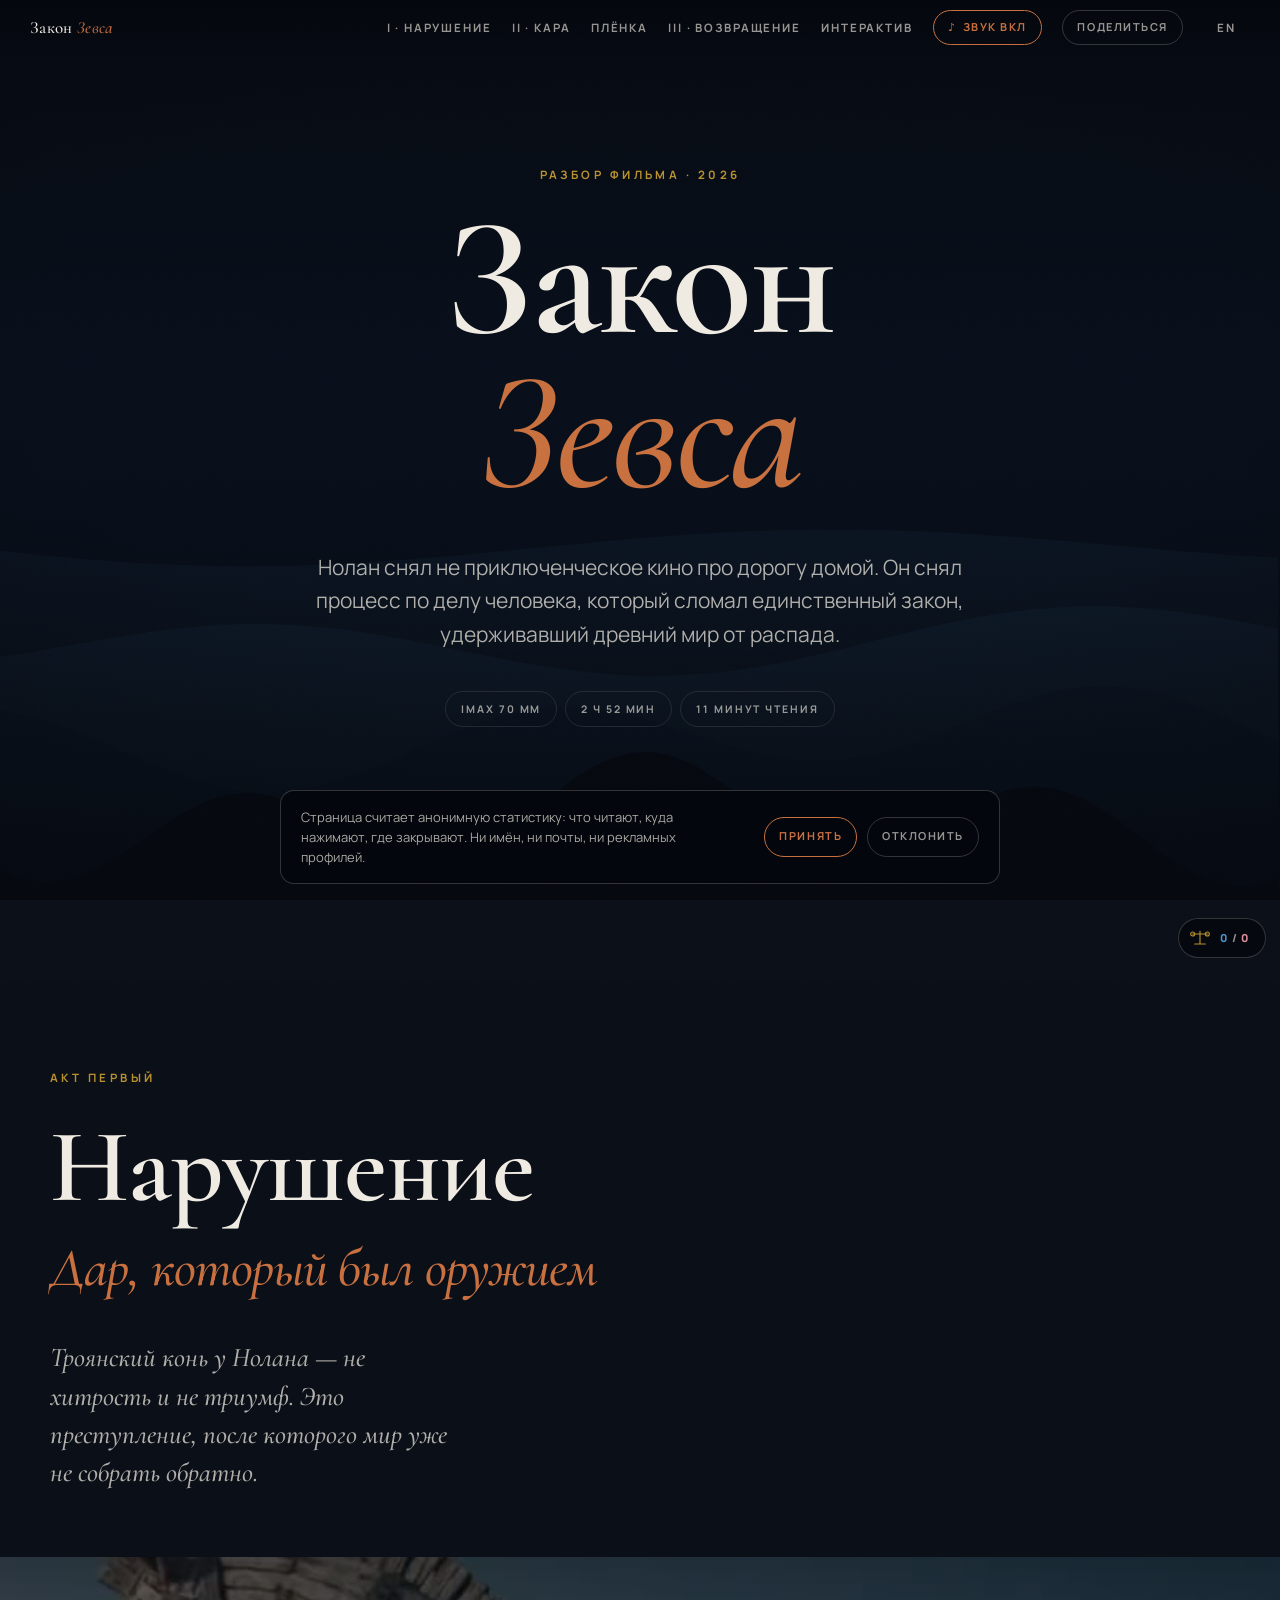
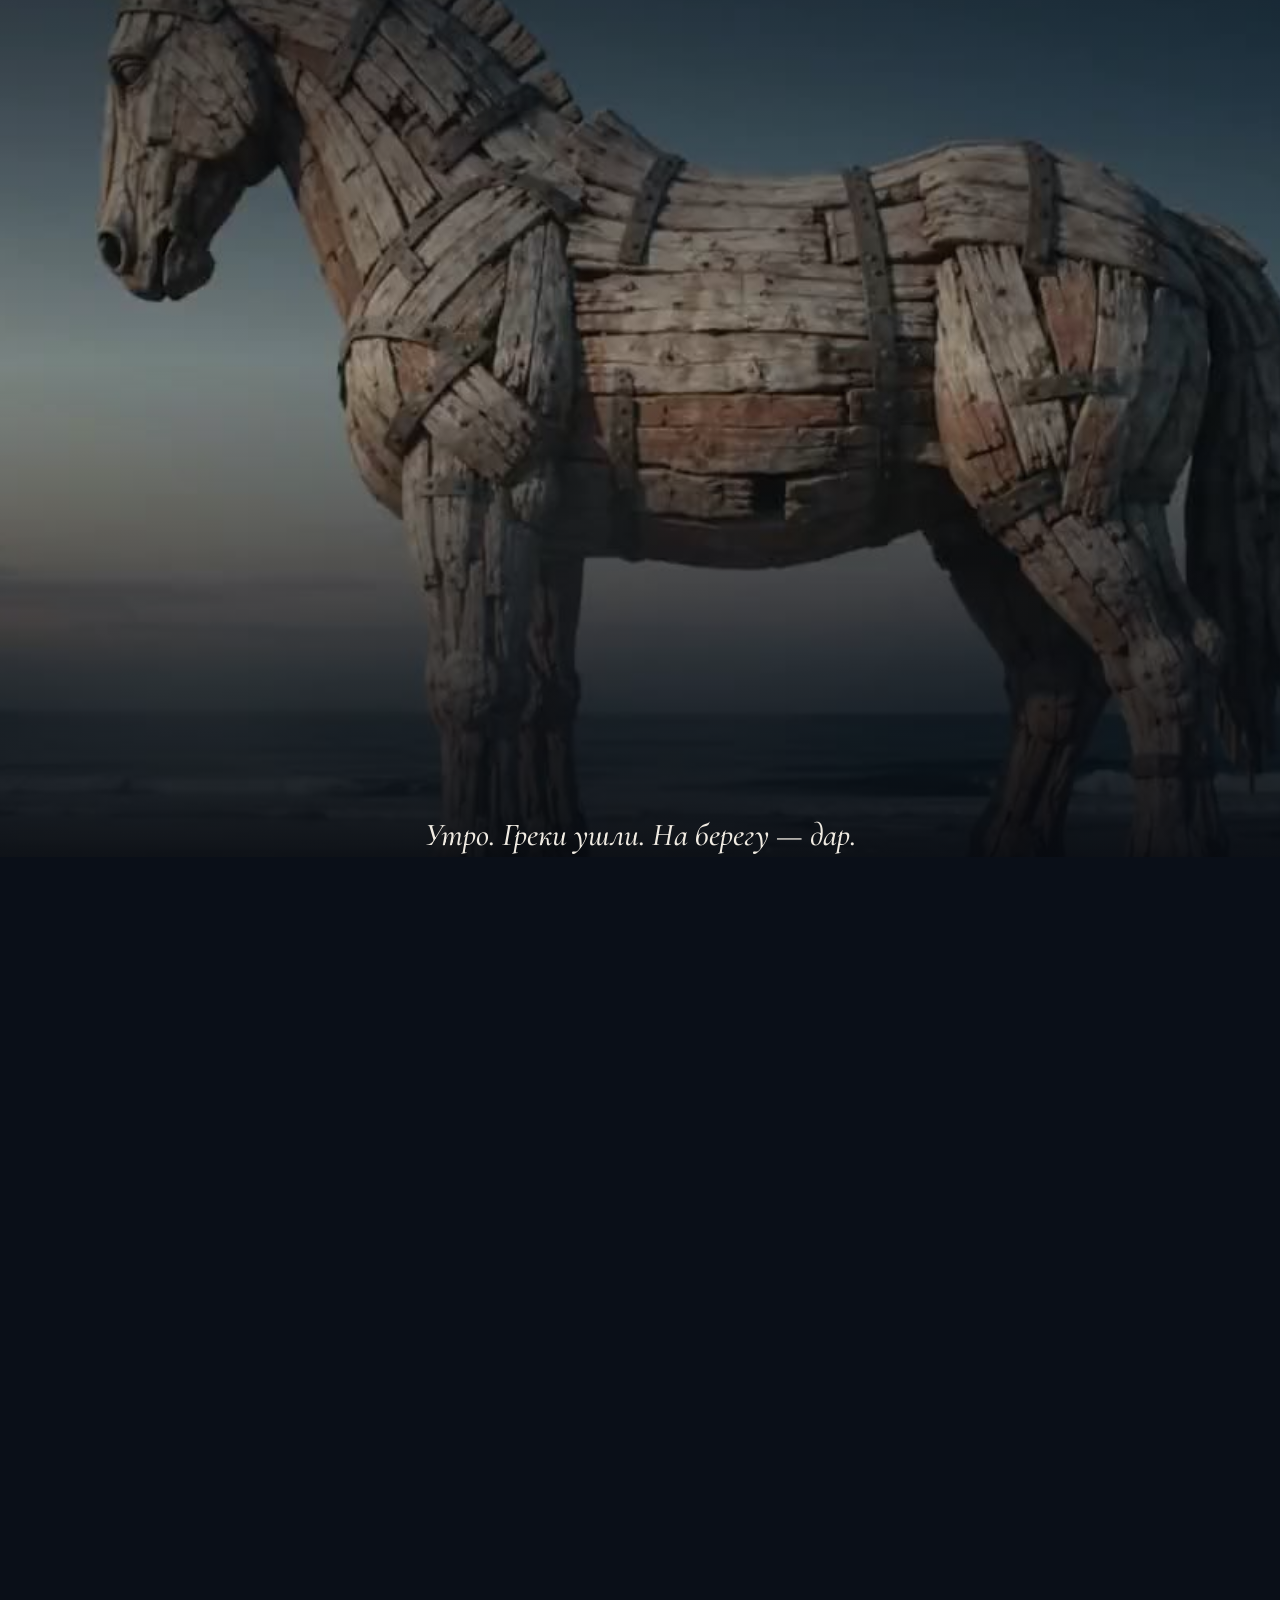
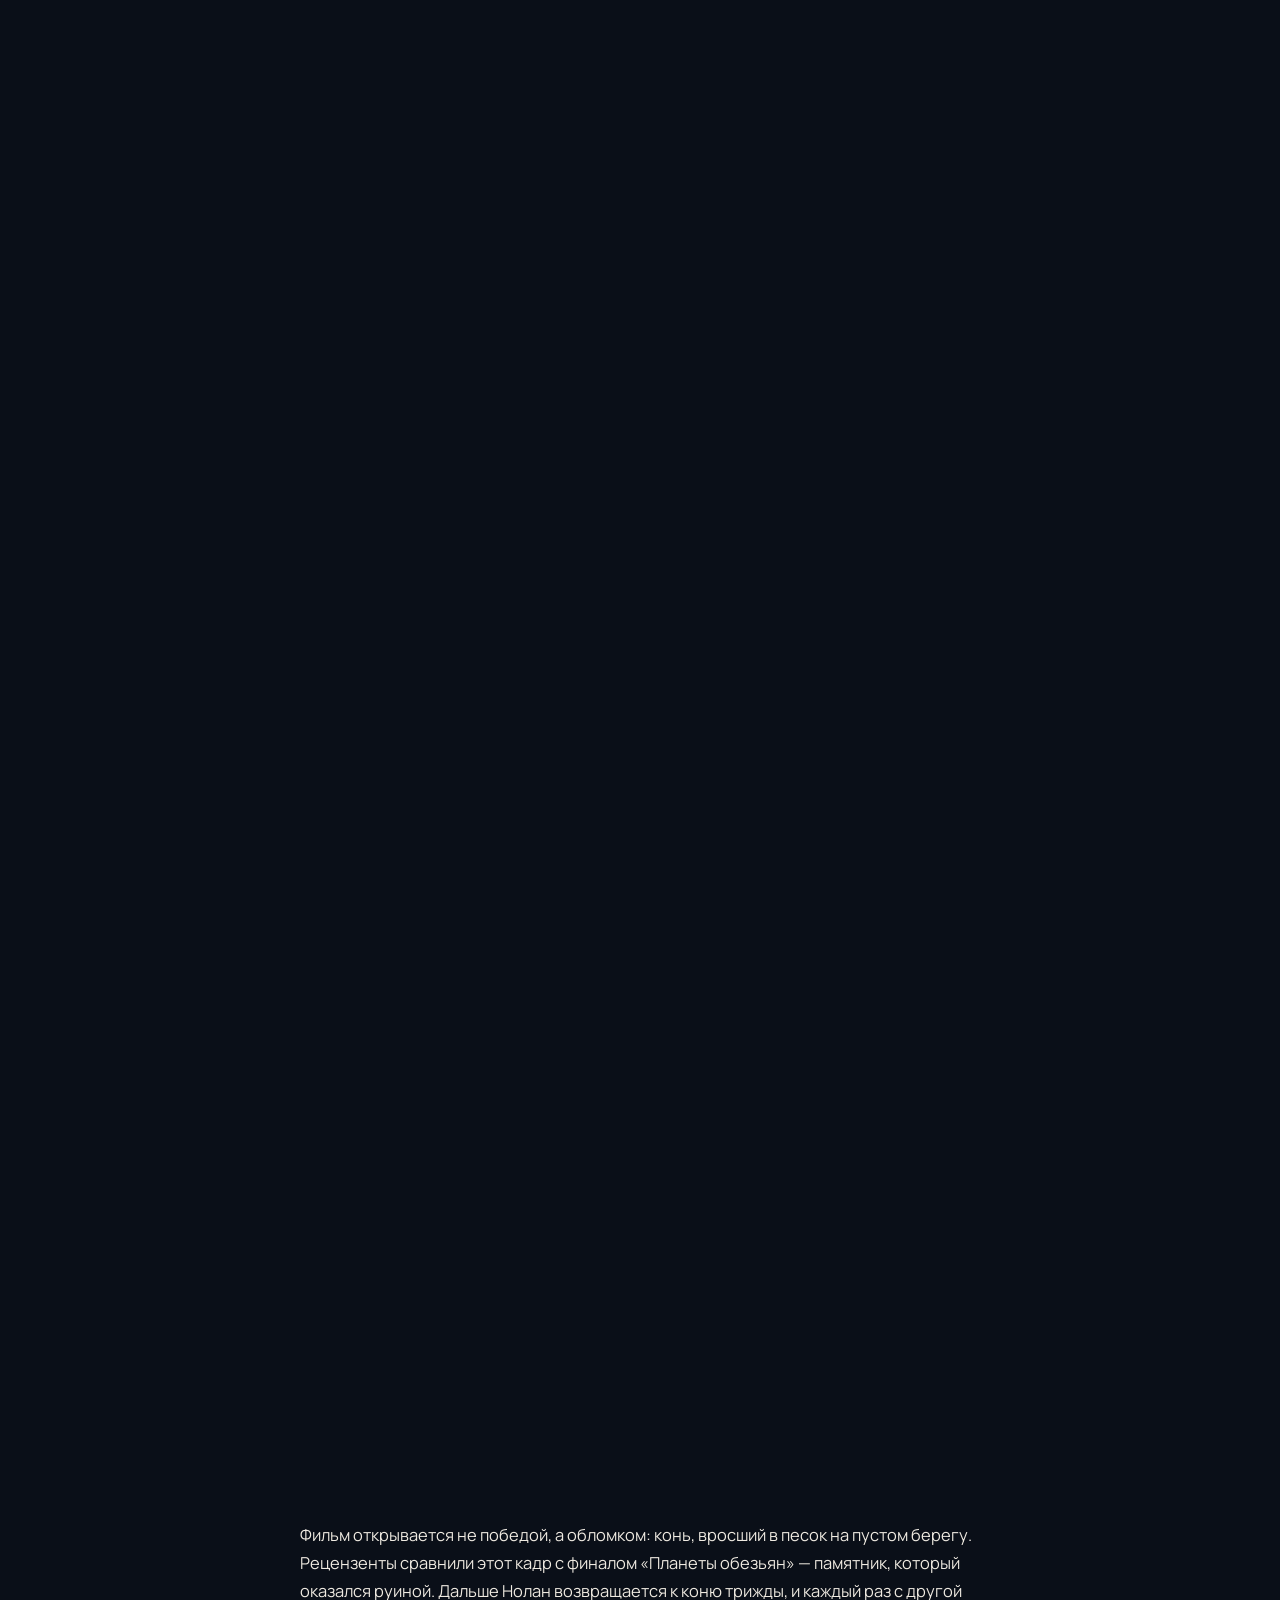
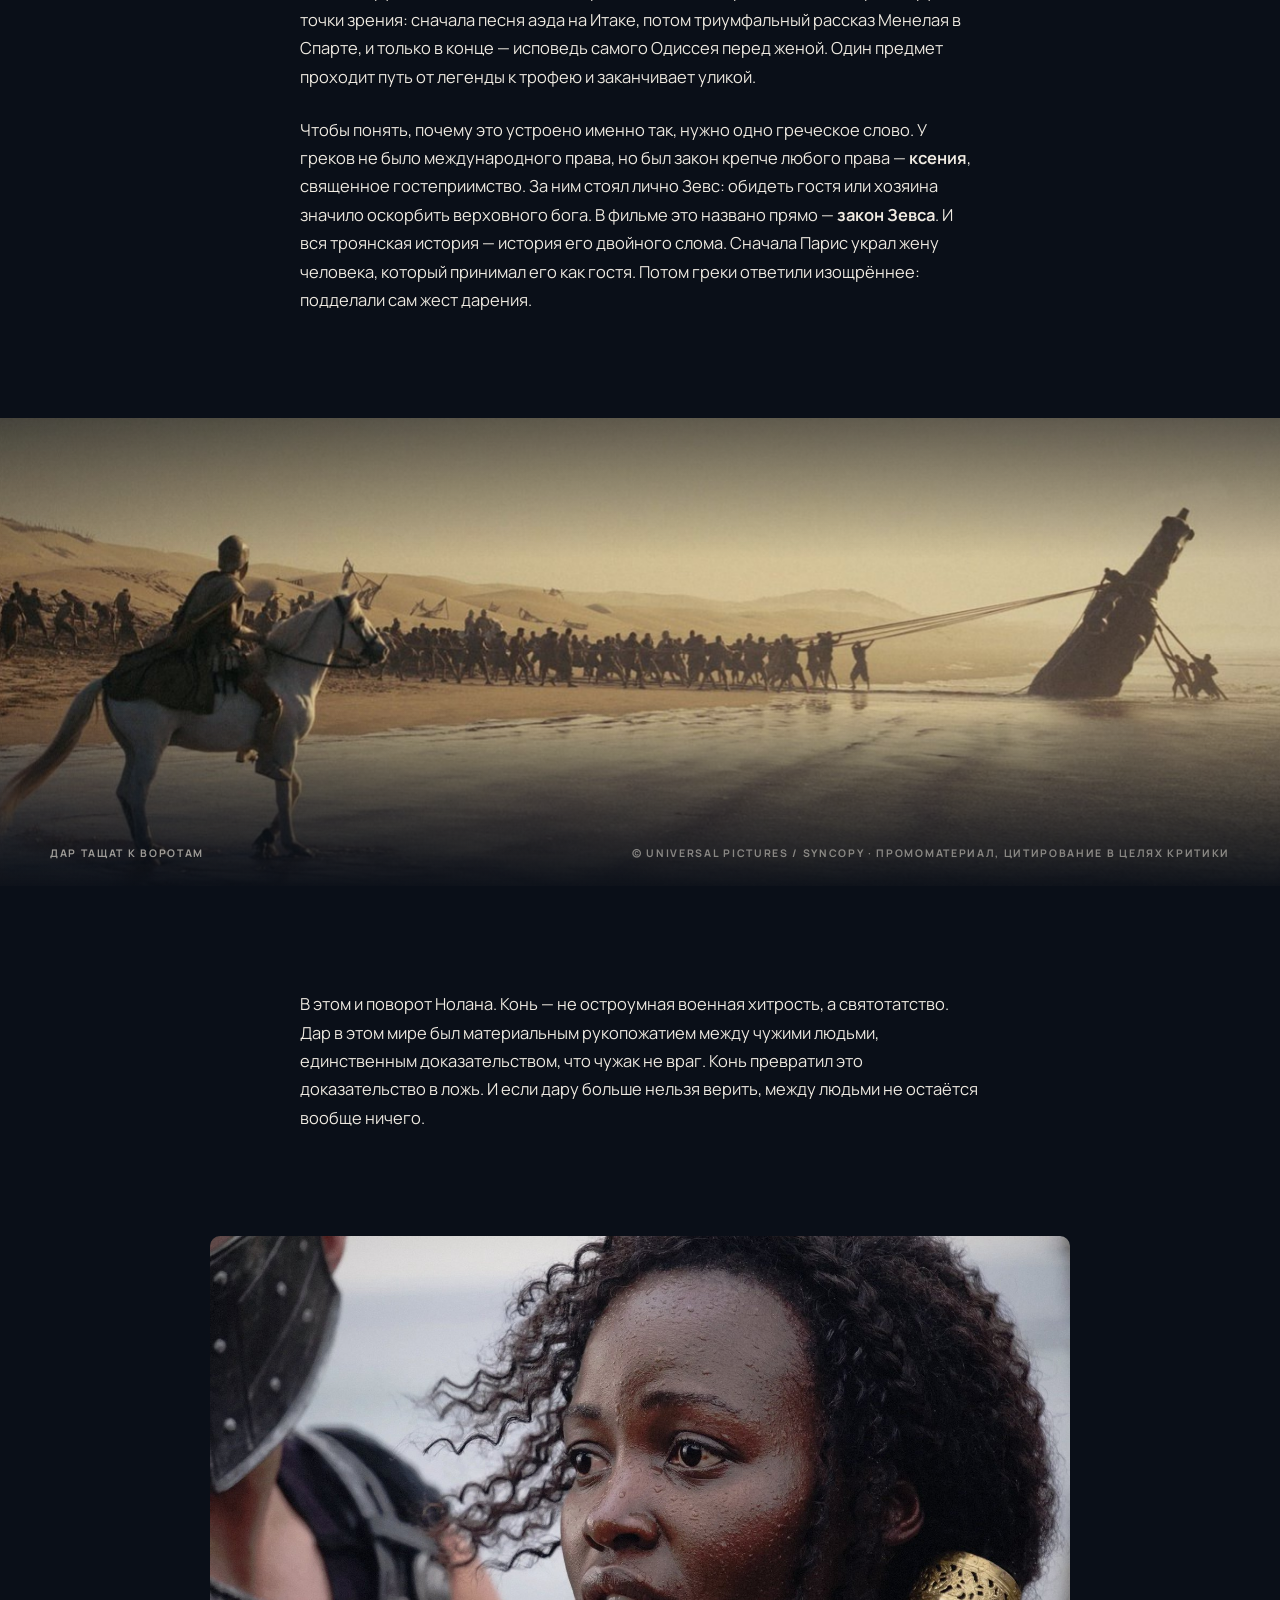
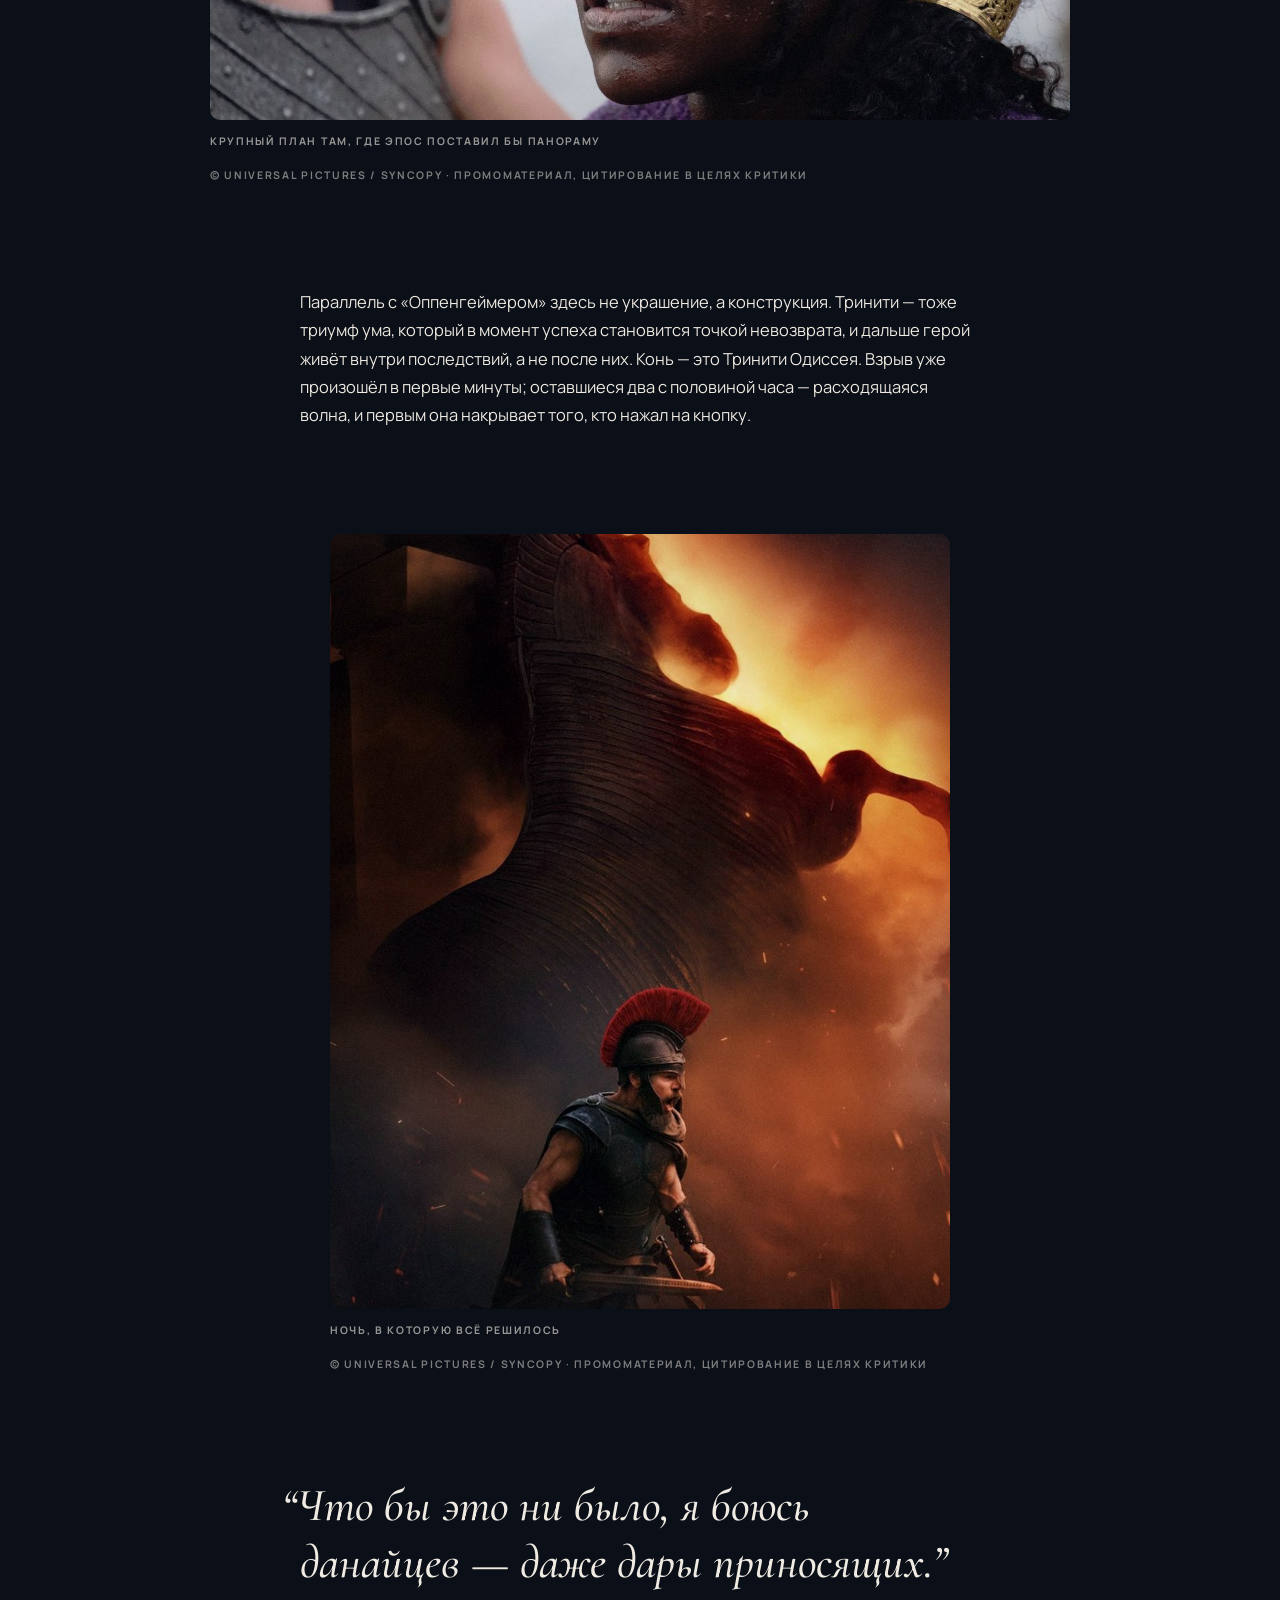
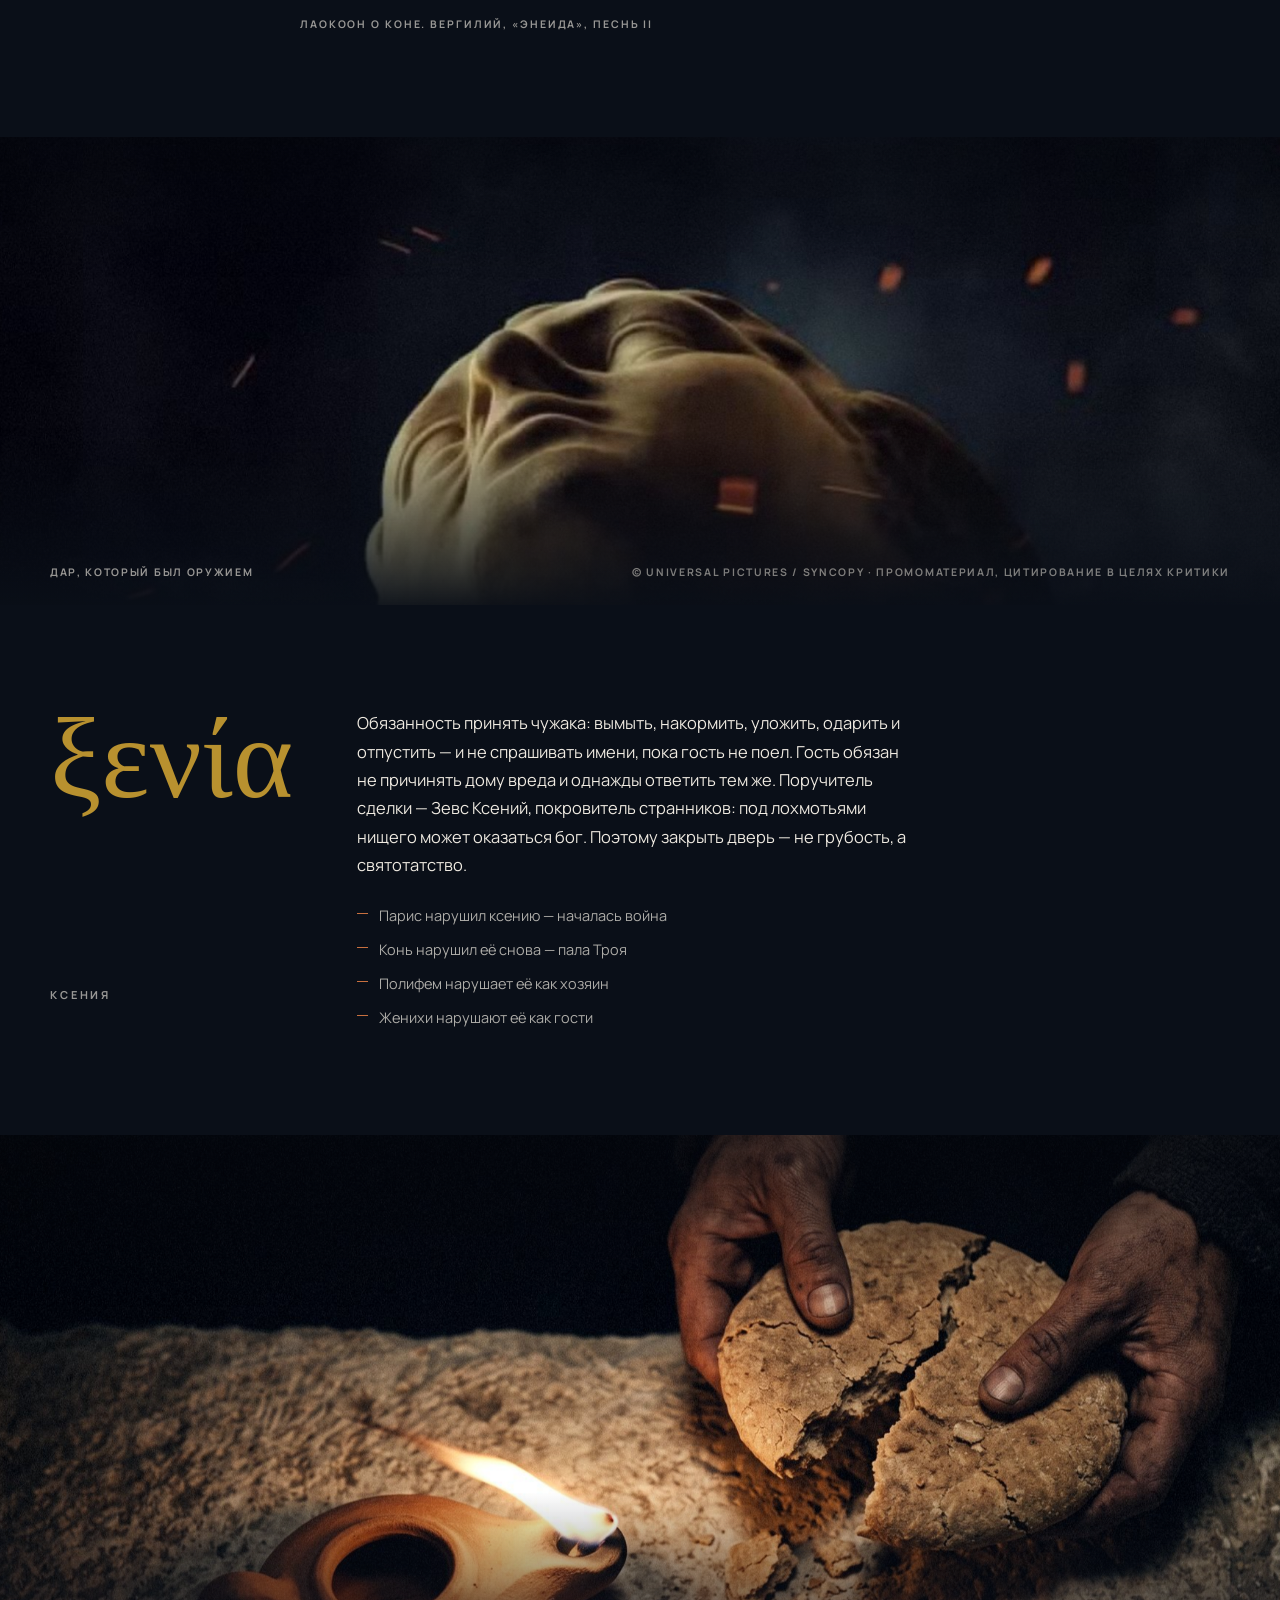
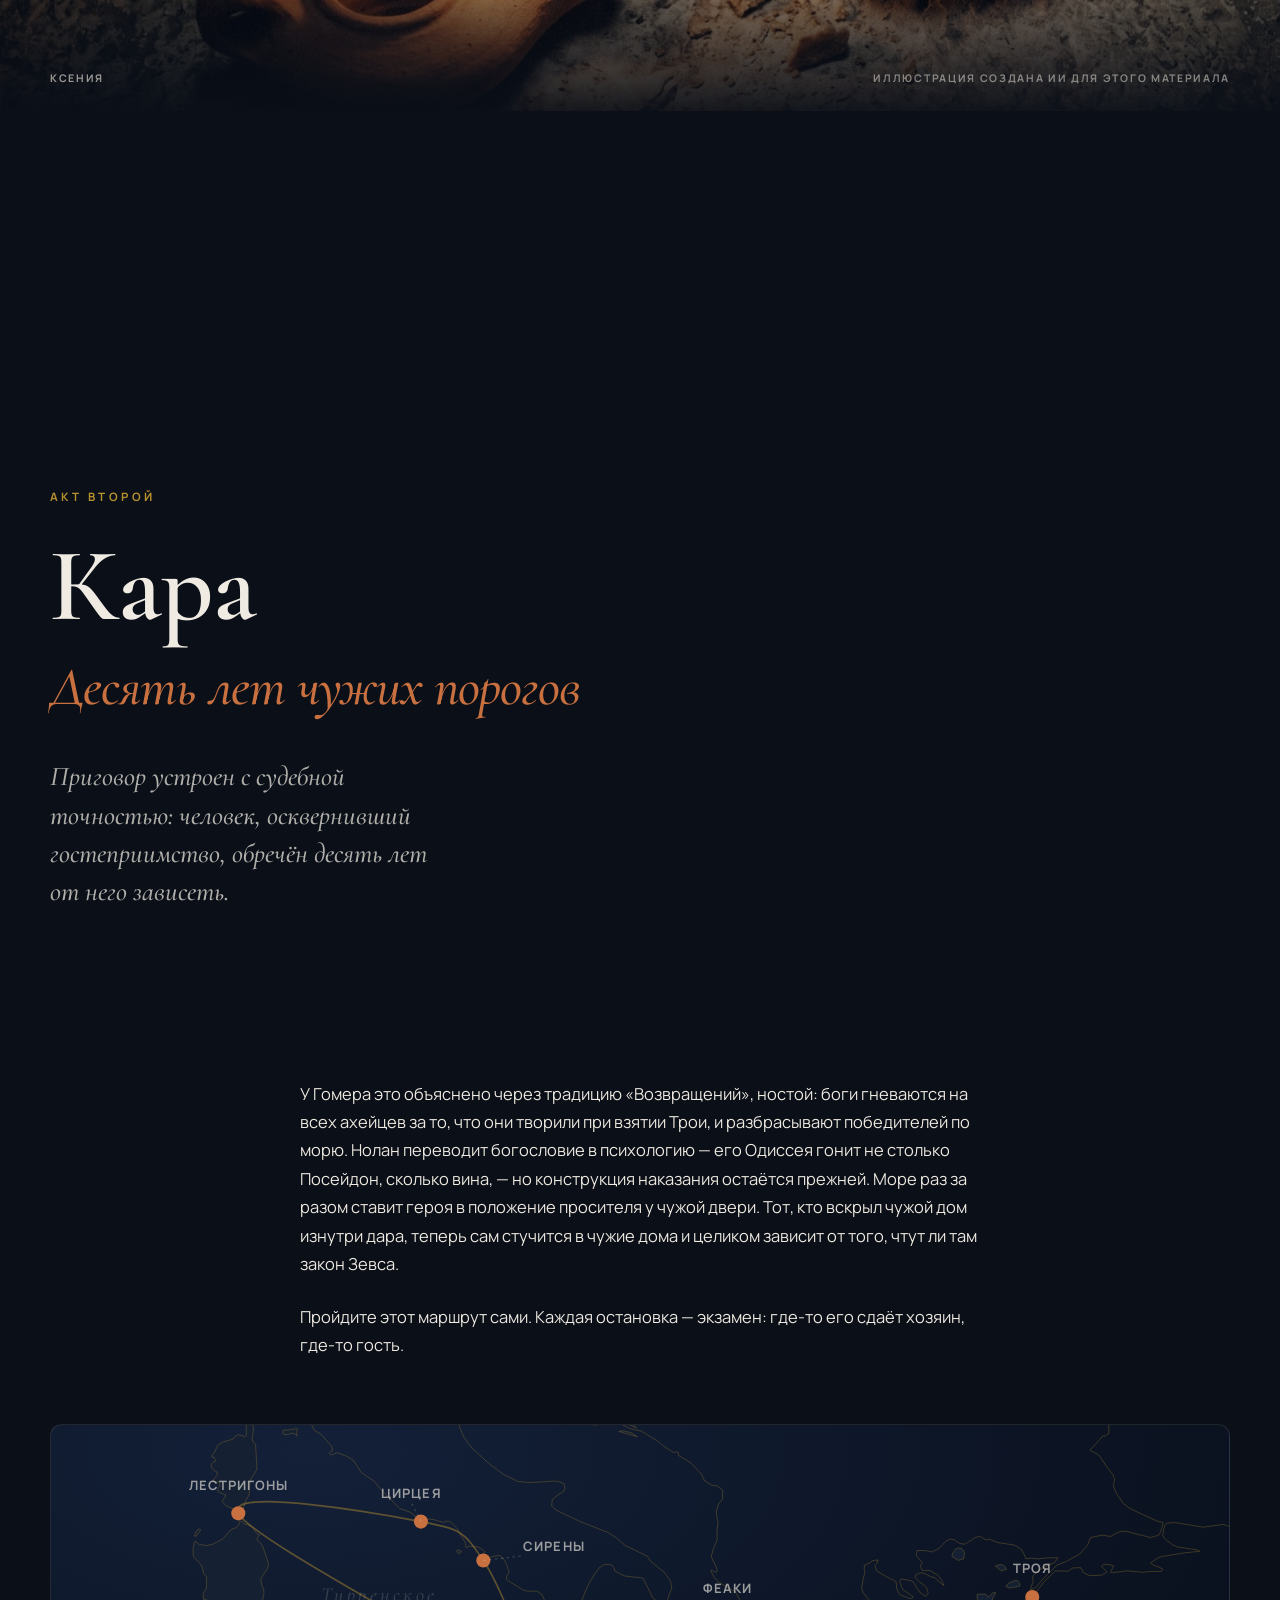
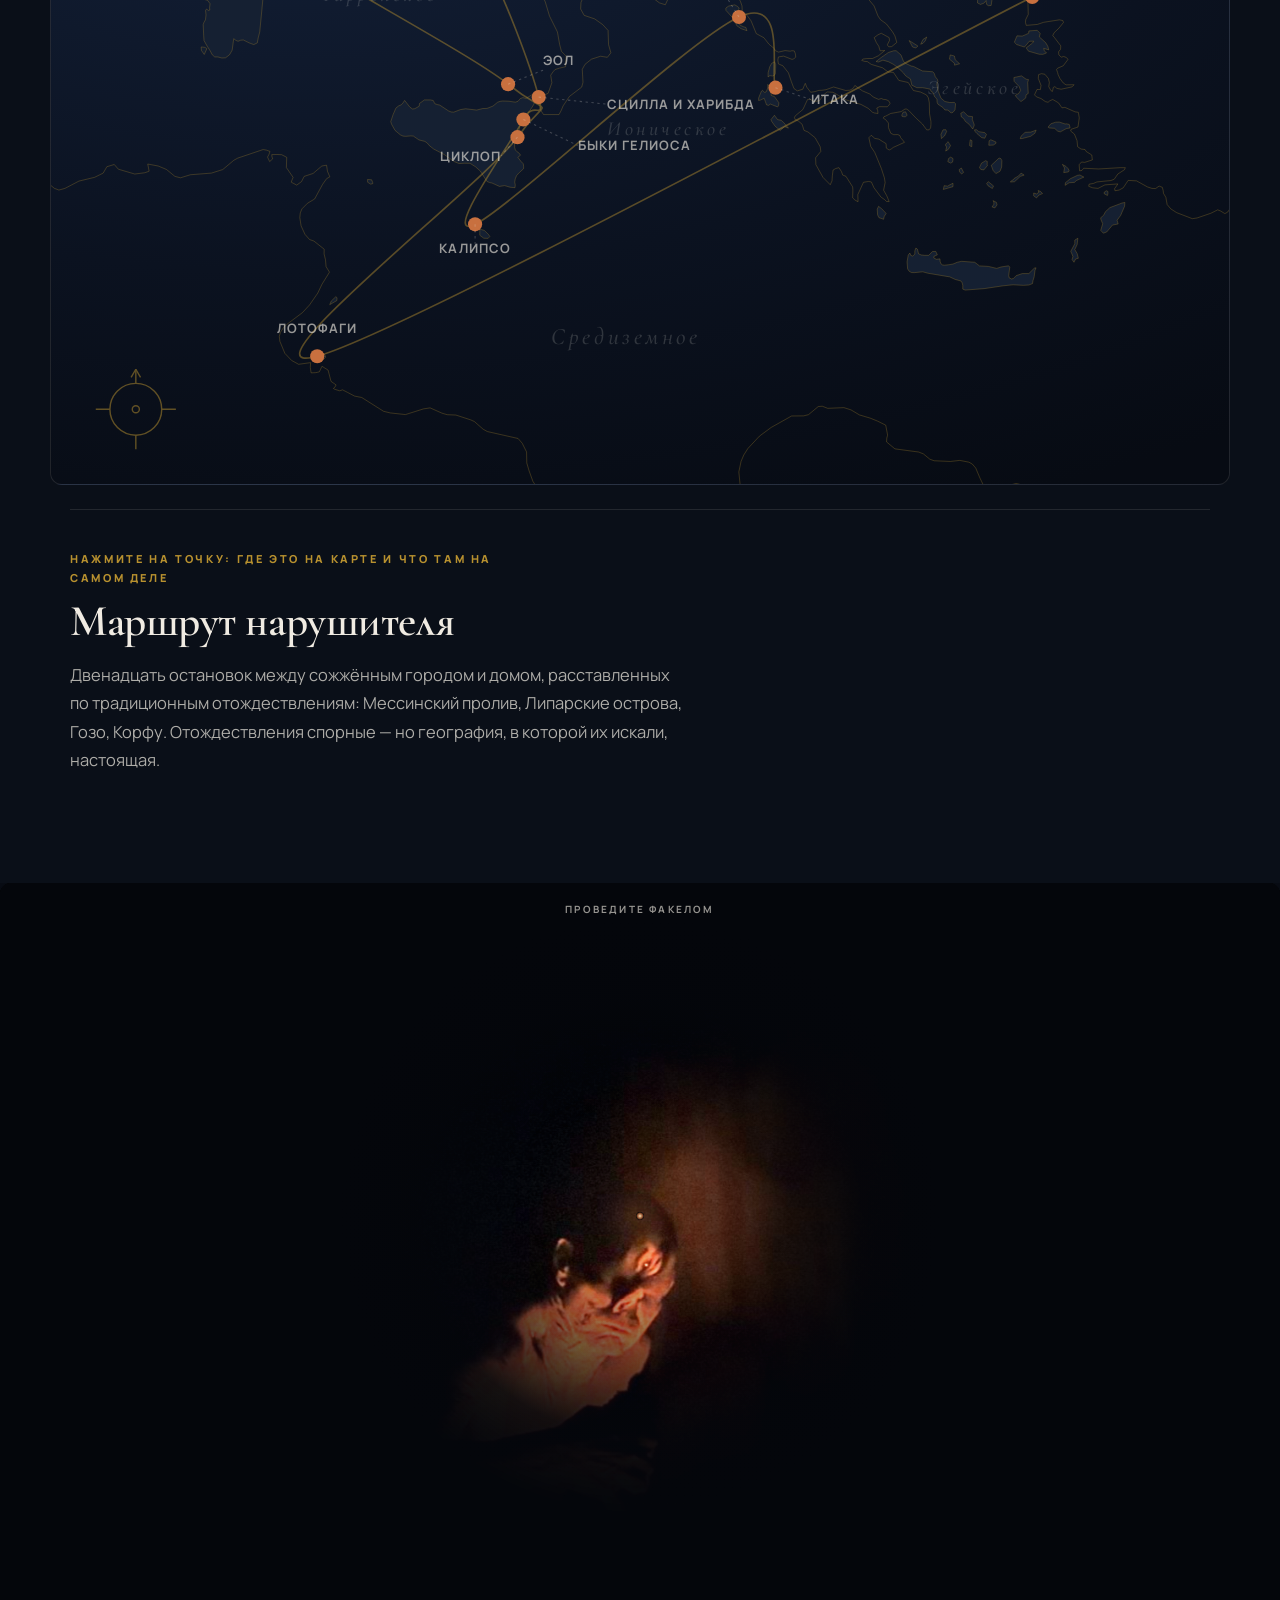
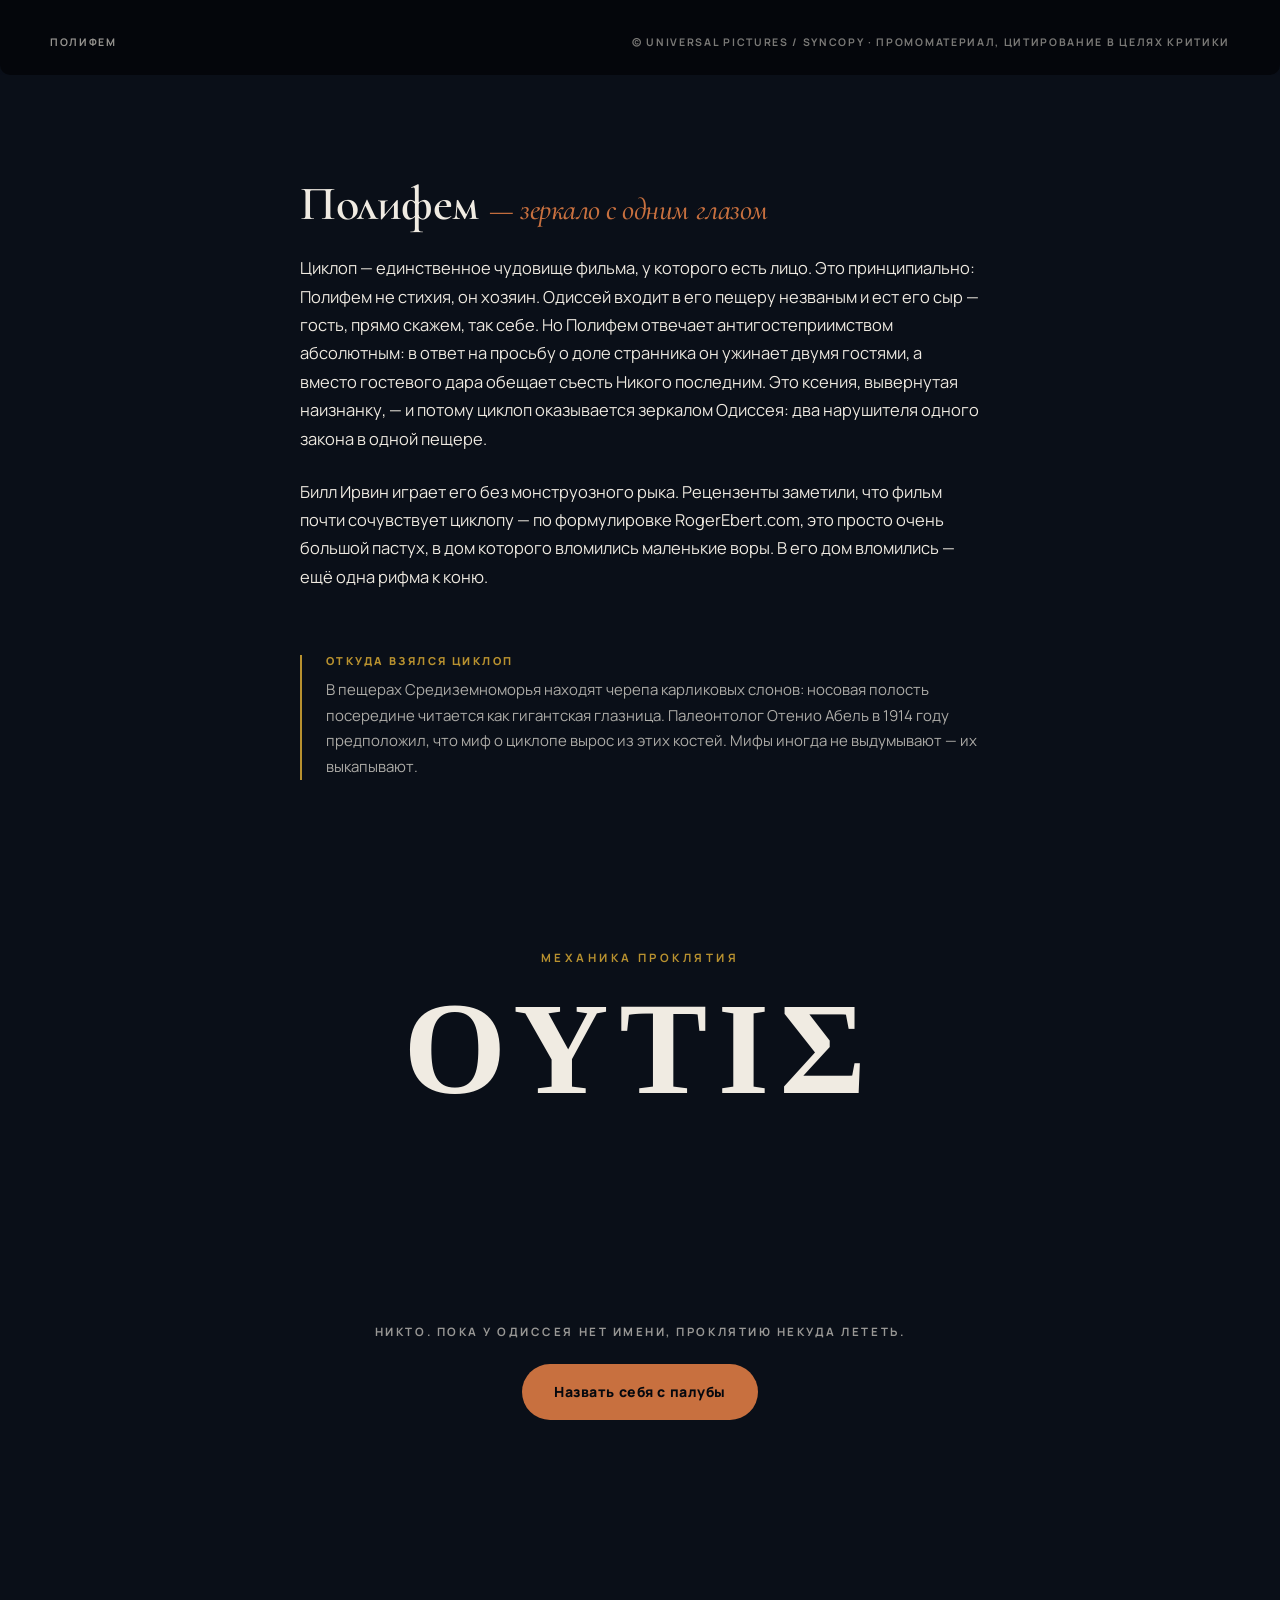
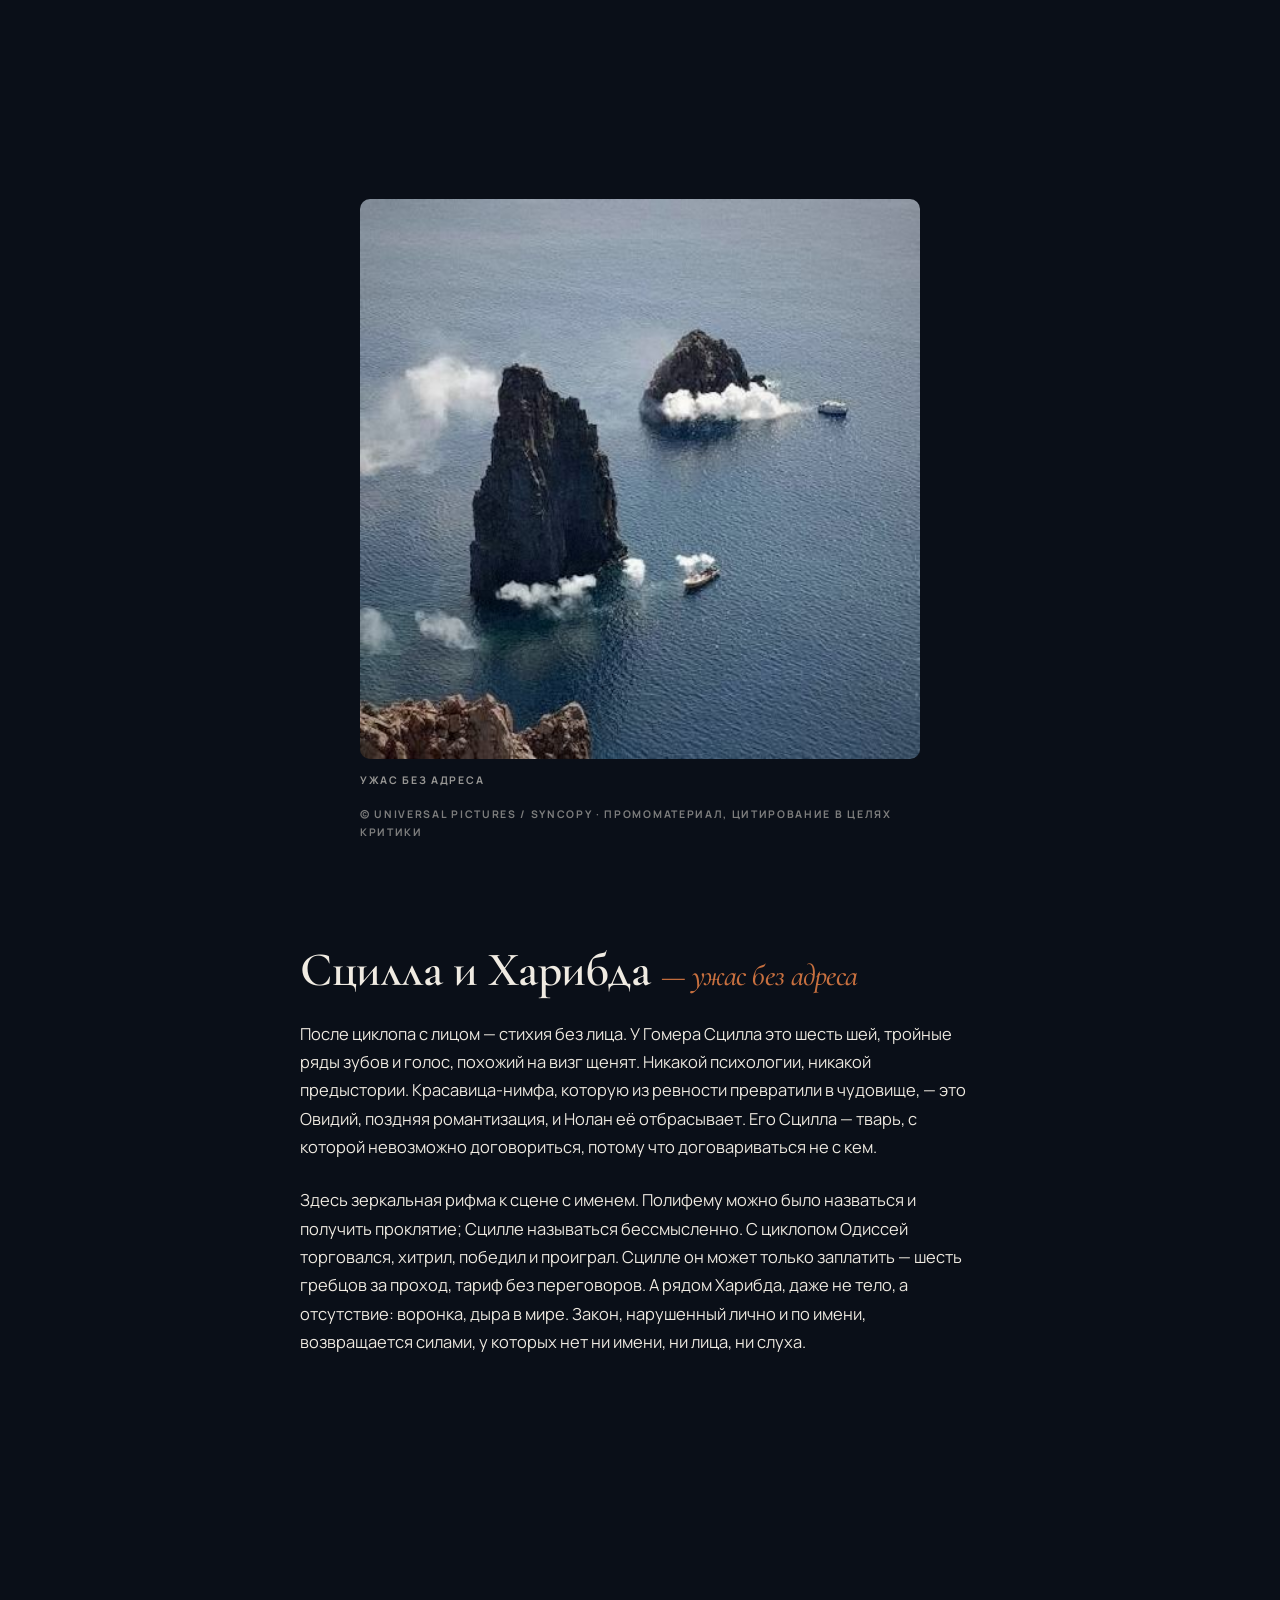
==== commit ad0e9833: "Пересборка: звук вкл по умолчанию, GA4 + согласие" ====
--- a/index.html
+++ b/index.html
@@ -388,6 +388,22 @@
 #boTip{position:fixed;z-index:80;pointer-events:none;opacity:0;transition:opacity .18s;max-width:260px;
   background:#04070d;border:1px solid var(--line-2);border-radius:10px;padding:12px 15px;font-size:12.5px;line-height:1.5;color:var(--paper-2)}
 #boTip b{color:var(--paper)}
+/* ============ БАННЕР СОГЛАСИЯ ============ */
+#consent{position:fixed;z-index:90;left:50%;transform:translateX(-50%) translateY(120%);
+  bottom:calc(var(--safe-b) + 16px);width:min(100% - 24px,720px);
+  display:flex;align-items:center;gap:var(--s3);flex-wrap:wrap;justify-content:space-between;
+  background:rgba(4,7,13,.94);border:1px solid var(--line-2);border-radius:14px;
+  padding:16px 20px;backdrop-filter:blur(10px);opacity:0;
+  transition:transform .45s var(--e),opacity .45s var(--e)}
+#consent.in{transform:translateX(-50%) translateY(0);opacity:1}
+#consent p{margin:0;font-size:13px;line-height:1.55;color:var(--paper-2);flex:1 1 300px}
+#consent .cn-btns{display:flex;gap:10px;flex:0 0 auto}
+#consent .chip{min-height:40px}
+#consent .chip#cnYes{color:var(--accent);border-color:var(--accent)}
+#consent .chip.mute{color:var(--paper-3)}
+@media(max-width:520px){#consent{padding:14px 16px;gap:12px}#consent p{font-size:12.5px}
+  #consent .cn-btns{width:100%}#consent .chip{flex:1;justify-content:center;min-height:44px}}
+
 /* примечание под строкой — тач-замена курсорной подсказки */
 .bo-note{grid-column:1 / -1;display:none;margin:6px 0 2px;padding:11px 13px;border-left:2px solid var(--accent);
   background:rgba(240,235,226,.045);border-radius:0 8px 8px 0;font-size:12.5px;line-height:1.55;color:var(--paper-2);text-align:left}
@@ -907,16 +923,83 @@
 
 <footer><div class="in"><p>Независимый некоммерческий разбор. Не связан с Universal Pictures и Syncopy. Изображения, подписанные как созданные ИИ, сделаны специально для этого материала; остальные принадлежат правообладателю и приведены с указанием источника. Цитаты приведены в объёме, необходимом для критического анализа, со ссылками на источники.</p><p class="serif" style="font-size:15px;white-space:nowrap">ΞΕΝΙΑ · 2026</p></div></footer>
 <div id="boTip" role="tooltip"></div>
+<div id="consent" role="dialog" aria-live="polite" hidden>
+  <p>Страница считает анонимную статистику: что читают, куда нажимают, где закрывают. Ни имён, ни почты, ни рекламных профилей.</p>
+  <div class="cn-btns"><button class="chip" id="cnYes">Принять</button><button class="chip mute" id="cnNo">Отклонить</button></div>
+</div>
 <script>
 (function(){
 'use strict';
-var D = {"root": "", "t": {"sound_on": "Звук вкл", "sound_off": "Звук", "share": "Поделиться", "share_done": "Ссылка скопирована", "desc": "Ксения, древний закон гостеприимства, как ключ к «Одиссее» Нолана: почему конь — преступление, скитания — приговор, а расправа — суд.", "choice_law_kept": "Закон уцелел", "choice_law_broken": "Закон нарушен", "x_step": "Порог", "x_of": "из", "x_next": "Дальше", "x_verdict": "Вердикт", "x_again": "Пройти заново", "x_score": "Итог", "bo_budget": "Бюджет", "bo_gross": "Сборы", "bo_live": "прокат идёт", "qz_stmt": "Утверждение", "qz_next": "Дальше", "qz_result": "Итог", "qz_again": "Ещё раз", "name_after_sub": "У проклятия появился адрес.", "tl_m1": "Прямая хронология событий", "tl_m2": "Как рассказывает Гомер", "tl_m3": "Как смонтировал Нолан", "tl_read": "проследите линию сверху вниз", "map_hint_touch": "Коснитесь точки: где это на карте и что там на самом деле", "tl_hint_touch": "Нажмите на событие — увидите, где оно оказывается в каждом из трёх порядков. График листается вбок."}, "map": [{"id": "troy", "x": 833, "y": 146, "lx": 0, "ly": -20, "name": "Троя", "role": "Точка нарушения", "desc": "Дар вкатывают в ворота. Ночью греки режут спящий город — сцена снята как ужас, а не как триумф.", "place": "Гиссарлык, северо-запад Турции", "fact": "Холм раскопал Генрих Шлиман в 1870-х. Под ним оказалось девять городов, выстроенных один поверх другого; спор о том, какой слой «тот самый», идёт до сих пор.", "c1": "Спрятаться в коне", "c2": "Возразить: у войны есть предел", "o1k": "bad", "o1": "Город горит. Отсюда и реплика, которую приводят рецензенты: «мы предали всё, что свято между людьми». Приговор подписан, осталось узнать срок.", "o2k": "ok", "o2": "В фильме этого голоса не подал никто. Вейль объясняла почему: сила превращает в вещь и жертву, и победителя."}, {"id": "lotus", "x": 226, "y": 451, "lx": 0, "ly": -20, "name": "Лотофаги", "role": "Гостеприимство как ловушка", "desc": "Хозяева безупречно радушны: угощают лотосом. Кто попробовал — забывает дом. Ксения без памяти — уже не ксения.", "place": "Джерба, Тунис", "fact": "Отождествление идёт от Геродота: он писал, что плод лотоса сладок, как финик. Обычным кандидатом считают зизифус (Ziziphus lotus), который растёт на острове и сегодня.", "c1": "Попробовать лотос", "c2": "Силой увести людей на корабль", "o1k": "bad", "o1": "Вы остаётесь на этом берегу навсегда — сытым, довольным и никем. Забвение здесь не милость, а растворение.", "o2k": "ok", "o2": "Так и поступает Одиссей: плачущих гребцов привязывают к скамьям. Иногда человека возвращают домой против его воли."}, {"id": "cyclops", "x": 396, "y": 265, "lx": -14, "ly": 20, "name": "Циклоп", "role": "Экзамен для хозяина, и он провален", "desc": "На просьбу о доле странника Полифем ужинает двумя гостями. Одиссей ослепляет его и называется Никем. Осталось уйти молча.", "place": "Ачитрецце, Сицилия", "fact": "У берега торчат из воды базальтовые скалы — Фаральони деи Чиклопи. По преданию, это те самые камни, которыми ослеплённый Полифем швырял вслед кораблю. Склоны Этны начинаются в нескольких километрах, вершина — примерно в двадцати пяти.", "c1": "Уйти неузнанным", "c2": "Назвать себя с палубы", "o1k": "ok", "o1": "Проклятию некуда лететь: у него нет адреса. Но герой поступит иначе.", "o2k": "bad", "o2": "Имя уходит Посейдону вместе с просьбой: пусть вернётся поздно, сломленным, один — и найдёт беду в собственном доме."}, {"id": "aeolus", "x": 388, "y": 220, "lx": 30, "ly": -16, "name": "Эол", "role": "Идеальный дар", "desc": "Повелитель ветров принимает как положено и вручает прощальный дар: бурдюк, в котором заперты все встречные ветры. Итака уже видна.", "place": "Липарские острова", "fact": "Второе их имя — Эоловы: остров Эола античность помещала именно сюда. Архипелаг вулканический, и «мешок ветров» вполне мог родиться из наблюдений за здешними шквалами.", "c1": "Довериться команде", "c2": "Не смыкать глаз и стеречь бурдюк", "o1k": "bad", "o1": "Спутники развязывают бурдюк — решили, там золото, — и буря отбрасывает корабли назад. Дар, вскрытый из жадности, это маленький троянский конь.", "o2k": "ok", "o2": "Одиссей так и делал — и уснул в виду родного берега. Тело подводит раньше воли, и закон это учитывает."}, {"id": "laestry", "x": 159, "y": 75, "lx": 0, "ly": -20, "name": "Лестригоны", "role": "Полная противоположность закону", "desc": "Разведчиков приглашают во дворец и съедают. Гавань оказывается западнёй: великаны забрасывают корабли камнями.", "place": "Бонифачо, Корсика", "fact": "Узкая бухта в отвесных известняковых скалах — описание гавани у Гомера совпадает почти буквально: вход как щель, стены сверху.", "c1": "Встать в удобной бухте", "c2": "Оставить корабль снаружи", "o1k": "bad", "o1": "Из двенадцати кораблей уходит один. Самые тяжёлые потери за весь путь — там, где гостей встречали радушнее всего.", "o2k": "ok", "o2": "Корабль Одиссея единственный остался снаружи. После циклопа он уже знает, как выглядит пасть, похожая на дверь."}, {"id": "circe", "x": 314, "y": 82, "lx": -8, "ly": -20, "name": "Цирцея", "role": "Гостеприимство как превращение", "desc": "Хозяйка угощает — и обращает гостей в свиней: то, что дурной приём делает с человеком, показано буквально. Потом год честного гостеприимства.", "place": "Монте-Чирчео, Италия", "fact": "Мыс южнее Рима, который с моря выглядит островом: низкая заболоченная полоса перед ним издали не видна. Отсюда и «остров Цирцеи».", "c1": "Остаться на год", "c2": "Вспомнить про Итаку", "o1k": "ok", "o1": "Год у Цирцеи — законная передышка. На прощание она объясняет дорогу. Хорошая хозяйка отпускает; этим она и отличается от ловушки.", "o2k": "ok", "o2": "Напомнить пришлось спутникам, а не герою. Комфорт — самая мягкая из тюрем на этом маршруте."}, {"id": "sirens", "x": 367, "y": 115, "lx": 34, "ly": -8, "name": "Сирены", "role": "Испытание знанием", "desc": "У Гомера сирены соблазняют не телом, а знанием: обещают спеть обо всём, включая войну под Троей. Человеку с такой виной это страшнее любой красоты.", "place": "Ли Галли, близ Позитано", "fact": "Три островка, которые античность считала домом сирен. В двадцатом веке их купил танцовщик Леонид Мясин, потом — Рудольф Нуреев.", "c1": "Привязать себя к мачте", "c2": "Залить уши воском", "o1k": "ok", "o1": "Услышать — и не суметь двинуться с места. Похоже на то, как устроено само кино: привязанный зритель, которому поют его собственную вину.", "o2k": "ok", "o2": "Команда выживает глухой. Тоже выход. Но тогда незачем было и плыть мимо них."}, {"id": "scylla", "x": 414, "y": 231, "lx": 58, "ly": 10, "name": "Сцилла и Харибда", "role": "Тариф без переговоров", "desc": "С Полифемом можно было торговаться: у него было лицо и имя. У Сциллы шесть безликих шей, у Харибды — только глотка.", "place": "Мессинский пролив", "fact": "Харибда — не выдумка: в узком проливе сталкиваются приливные течения двух морей и образуют настоящие водовороты. Местное имя им — «гарофали».", "c1": "Держаться Сциллы: потерять шестерых", "c2": "Держаться Харибды: всё или ничего", "o1k": "ok", "o1": "Гарантированная цена вместо лотереи. Шестеро гребцов — счёт, который капитан оплачивает молча. Взрослое решение, и спать после него не легче.", "o2k": "bad", "o2": "Воронка не торгуется: она забирает корабль целиком. Позже, на обломке мачты, он всё-таки попадёт к ней — и выживет один."}, {"id": "helios", "x": 401, "y": 250, "lx": 46, "ly": 26, "name": "Быки Гелиоса", "role": "Последний экзамен команды", "desc": "Запретный остров, священное стадо. Шторм держит корабль месяц, еда кончилась. Команда ждёт, пока капитан уснёт.", "place": "Тринакия — отождествляют с Сицилией", "fact": "Древнее имя Сицилии — Тринакрия, «трёхмысная»; тот же знак до сих пор на флаге острова: три ноги, расходящиеся из одной точки. Гомеровскую Тринакию античные читатели считали этим же островом.", "c1": "Голодать, но не трогать стадо", "c2": "Зарезать быков: боги простят", "o1k": "ok", "o1": "Единственный способ уцелеть — и выдержал только Одиссей.", "o2k": "bad", "o2": "Зевс отвечает молнией: корабль в щепки, команда на дне. Святое остаётся святым и тогда, когда очень хочется есть."}, {"id": "calypso", "x": 360, "y": 339, "lx": 0, "ly": 24, "name": "Калипсо", "role": "Гостеприимство как плен", "desc": "Семь лет из десяти. Богиня предлагает бессмертие: идеальные условия и никакой возможности уйти.", "place": "Гозо, Мальта", "fact": "Над заливом Рамла показывают пещеру Калипсо. Отождествление известно с античности, а Огигия — второе, поэтическое имя острова.", "c1": "Остаться: вечность и покой", "c2": "Уйти: плот, море и смертная жена", "o1k": "bad", "o1": "Вечность на чужом острове — те же лотофаги, только для одного. Гомер точен: ночами он у богини, днями на берегу, смотрит на воду.", "o2k": "ok", "o2": "Выбор, на котором держится вся поэма: смертная жизнь дома дороже бессмертия в гостях. Зевс через Гермеса велит отпустить — закон выше богини."}, {"id": "phaeacia", "x": 584, "y": 163, "lx": -10, "ly": -20, "name": "Феаки", "role": "Образцовый приём", "desc": "Безымянного чужака моют, одевают, сажают за стол — и не спрашивают имени, пока он не готов. Его рассказ при этом дворе — четыре песни из двадцати четырёх и самая известная часть поэмы.", "place": "Корфу", "fact": "В гавани Палеокастрицы показывают скалу-«корабль феаков»: по Гомеру, разгневанный Посейдон обратил в камень судно, которое довезло Одиссея домой.", "c1": "Назваться сразу", "c2": "Дождаться, пока спросят", "o1k": "ok", "o1": "Честно, но здесь так не заведено: сначала стол, потом имя. Аэд поёт о Трое, гость плачет — и только тогда царь спрашивает, кто он.", "o2k": "ok", "o2": "Так и происходит. Правильно принятый гость сам становится рассказчиком; феаки довозят его домой спящим и не просят платы."}, {"id": "ithaca", "x": 615, "y": 223, "lx": 30, "ly": 14, "name": "Итака", "role": "Зеркальное нарушение", "desc": "Дом, где закон вывернут ещё раз: гости пожирают хозяйство и сватаются к хозяйке. Одиссей входит сюда нищим чужаком.", "place": "Итака, Ионические острова", "fact": "Совпадение имени не закрывает спор: часть исследователей помещает гомеровскую Итаку на соседнюю Кефалонию, а описание у Гомера подходит к обоим островам лишь отчасти.", "c1": "Открыться сразу", "c2": "Войти неузнанным — снова", "o1k": "bad", "o1": "Против сотни вооружённых — верная смерть. Порядок не возвращают жестом. Его возвращают процедурой: луком, который натянет только хозяин.", "o2k": "ok", "o2": "Симметрия замкнулась: начал Никем в пещере, заканчивает Никем у своего очага. Только пройдя собственный дом чужаком, он видит, кто держал закон: жена, сын, свинопас и старый пёс."}], "xenia": [{"q": "Ночь, шторм. В дверь стучит незнакомец — вымокший, без даров, имени не называет.", "o": [{"s": 2, "t": "Впустить, усадить к огню, накормить. Вопросы потом.", "e": "Канон. Так принимает даже нищий свинопас Евмей — а гостем оказывается царь. Или бог: на этом стоит вся система."}, {"s": 1, "t": "Сперва расспросить через дверь, кто он.", "e": "По-человечески разумно, по закону — провал: расспросы до стола оскорбляют гостя."}, {"s": 0, "t": "Не открывать. Время неспокойное.", "e": "Именно так рассуждают циклопы — и поэма показывает, чем это кончается для хозяина пещеры."}]}, {"q": "Ваш гость живёт у вас седьмой год. Ему пора домой, но с ним хорошо. Вы — Калипсо.", "o": [{"s": 2, "t": "Помочь построить плот, дать припасов, показать звёзды.", "e": "Так и кончается: Зевс через Гермеса напоминает, что удерживать гостя — нарушение."}, {"s": 0, "t": "Удержать. Предложить бессмертие.", "e": "Гостеприимство без права уйти — плен с хорошим видом."}, {"s": 1, "t": "Отпустить, но обидеться и не помогать.", "e": "Половина дела. Ксения — это не «не мешать», а снарядить в дорогу. Прощальный дар — часть закона."}]}, {"q": "Недавний враг прислал великолепный дар — настолько щедрый, что неловко.", "o": [{"s": 1, "t": "Принять с честью: отвергнуть дар значит оскорбить.", "e": "Формально безупречно. Один такой подарок уже приняли с честью — спросите троянцев, чем кончилось."}, {"s": 2, "t": "Принять, но сперва посмотреть, что внутри.", "e": "Мудрость выжившего. Доверие — основа ксении, но после Трои закон читают внимательно."}, {"s": 0, "t": "Публично отвергнуть и высмеять.", "e": "Теперь нарушитель — вы: отвергнутый дар равен пощёчине. Из таких пощёчин вырастали десятилетние войны."}]}, {"q": "Вы гость в бедном доме. Хозяин делит с вами последний хлеб и отдаёт единственную постель.", "o": [{"s": 2, "t": "Принять с благодарностью и запомнить долг.", "e": "Суть ксении — взаимность, отложенная во времени. Евмей делит хлеб с нищим и оказывается за столом царя."}, {"s": 0, "t": "Отказаться: неловко объедать бедняка.", "e": "Благородно на вид, оскорбительно по сути: отказ унижает дарителя. Позволить бедному дать — тоже щедрость."}, {"s": 0, "t": "Съесть, выспаться, уйти не прощаясь.", "e": "Так ведут себя женихи. Их история заканчивается стрелой в горло."}]}, {"q": "В вашем доме годами живут гости, которые едят ваш скот, опустошают ваш погреб и сватаются к вашей жене.", "o": [{"s": 1, "t": "Терпеть: гость священен, Зевс разберётся сам.", "e": "Гость священен, пока остаётся гостем. Гость, проедающий дом, — уже захватчик, и закон его не прикрывает. Хотя терпение Пенелопы тоже часть победы: она выиграла время."}, {"s": 2, "t": "Восстановить порядок — и остановить месть.", "e": "Полный ответ Гомера: сначала лук, потом амнистия. Расправа без забвения — просто новый виток войны."}, {"s": 0, "t": "Сжечь дом вместе с ними.", "e": "Радикально. Но дом — это и есть то, что вы защищали. Спалив его, вы доделали работу женихов."}]}], "xv": [{"min": 8, "t": "Дом, куда можно постучаться", "d": "Вы принимаете раньше, чем выясняете, и снаряжаете в дорогу, а не просто не мешаете уйти. Именно это Гомер называет ксенией, и именно на таких домах, по его логике, держится всё остальное."}, {"min": 5, "t": "Закон с оговорками", "d": "Вы соблюдаете правило, пока оно вам не мешает: сначала выясняете, потом принимаете. Так ведёт себя большинство героев поэмы — и именно из этих оговорок вырастает всё, что случается дальше."}, {"min": 0, "t": "Сторона Полифема", "d": "Ваши ответы ближе к логике хозяина пещеры: чужак — прежде всего риск. Это последовательная позиция, и поэма честно показывает, чем она заканчивается для обеих сторон."}], "tl": [{"id": "war", "cls": "war", "n": "Троянская война", "d": "10 лет"}, {"id": "horse", "cls": "war", "n": "Конь · падение Трои", "d": "ночь"}, {"id": "cyc", "cls": "sea", "n": "Циклоп", "d": "дни"}, {"id": "cir", "cls": "sea", "n": "Цирцея", "d": "1 год"}, {"id": "sir", "cls": "sea", "n": "Сирены", "d": "часы"}, {"id": "scy", "cls": "sea", "n": "Сцилла и Харибда", "d": "часы"}, {"id": "hel", "cls": "sea", "n": "Быки Гелиоса", "d": "месяц"}, {"id": "cal", "cls": "sea", "n": "Калипсо", "d": "7 лет"}, {"id": "pha", "cls": "tell", "n": "Двор феаков · рассказ", "d": "одна ночь"}, {"id": "ith", "cls": "home", "n": "Итака · нищий в доме", "d": "дни"}, {"id": "fin", "cls": "home", "n": "Лук · амнистия", "d": "финал"}], "tlL": {"chrono": {"war": [2, 1], "horse": [30, 0], "cyc": [38, 2], "cir": [44, 1], "sir": [50, 3], "scy": [55, 2], "hel": [60, 4], "cal": [66, 1], "pha": [76, 3], "ith": [82, 0], "fin": [88, 4]}, "homer": {"ith": [2, 0], "cal": [10, 2], "pha": [18, 4], "war": [28, 1], "horse": [36, 3], "cyc": [46, 0], "cir": [54, 2], "sir": [62, 4], "scy": [70, 1], "hel": [78, 3], "fin": [88, 0]}, "nolan": {"horse": [2, 2], "ith": [10, 0], "war": [20, 4], "cyc": [30, 1], "cal": [40, 3], "cir": [50, 0], "sir": [58, 2], "scy": [66, 4], "hel": [74, 1], "pha": [82, 3], "fin": [90, 2]}}, "tlN": {"chrono": "Если выстроить события подряд: десять лет войны и десять лет пути, из которых восемь Одиссей провёл в плену чужого гостеприимства — семь у Калипсо, год у Цирцеи. На собственно приключения приходится около двух лет.", "homer": "Поэма начинается с конца истории: кризис на Итаке, потом Калипсо отпускает героя, и лишь затем все знаменитые приключения идут флешбэком — как рассказ гостя за чужим столом. Действие поэмы занимает шесть недель.", "nolan": "Фильм начинается с руины коня, настоящее — кризис на Итаке и путь Телемаха, прошлое всплывает вложенными флешбэками. К коню Нолан возвращается трижды, каждый раз с другой точки зрения."}, "bo": [{"n": "Following", "y": 1998, "b": 0.006, "g": 0.24, "live": false, "note": "Бюджет шесть тысяч долларов, снимали по выходным."}, {"n": "Memento", "y": 2000, "b": 9, "g": 40, "live": false, "note": "История, рассказанная задом наперёд."}, {"n": "Insomnia", "y": 2002, "b": 46, "g": 113, "live": false, "note": "Единственный фильм Нолана по чужому сценарию."}, {"n": "Batman Begins", "y": 2005, "b": 150, "g": 374, "live": false, "note": "Начало трилогии о Бэтмене и больших бюджетов."}, {"n": "The Prestige", "y": 2006, "b": 40, "g": 110, "live": false, "note": "Фильм о цене одержимости. Скромная касса, культовый статус."}, {"n": "The Dark Knight", "y": 2008, "b": 185, "g": 1006, "live": false, "note": "Первый миллиард."}, {"n": "Inception", "y": 2010, "b": 160, "g": 871, "live": false, "note": "Оригинальный сценарий, собравший больше 800 миллионов, — редчайший случай."}, {"n": "The Dark Knight Rises", "y": 2012, "b": 250, "g": 1115, "live": false, "note": "Пока самый кассовый его фильм."}, {"n": "Interstellar", "y": 2014, "b": 165, "g": 773, "live": false, "note": "Живёт в перевыпусках: цифра растёт до сих пор."}, {"n": "Dunkirk", "y": 2017, "b": 100, "g": 530, "live": false, "note": "Военный фильм почти без слов и без показанного врага."}, {"n": "Tenet", "y": 2020, "b": 200, "g": 365, "live": false, "note": "Прокат в пандемию."}, {"n": "Oppenheimer", "y": 2023, "b": 100, "g": 975, "live": false, "note": "Триумф гения как точка невозврата."}, {"n": "The Odyssey", "y": 2026, "b": 250, "g": 721, "live": true, "note": "Больше 720 миллионов к 1 августа, третья неделя проката."}], "quiz": [{"q": "Сирены — прекрасные девы с рыбьими хвостами.", "e": "У Гомера внешность сирен не описана вовсе, а греческое искусство рисовало их птицами с женскими головами. Рыбий хвост — средневековая путаница. И соблазняют они знанием, а не телом.", "a": "not"}, {"q": "Троянский конь подробно описан в «Илиаде».", "e": "«Илиада» заканчивается до падения Трои — коня в ней нет. В «Одиссее» он упомянут кратко. Канонический рассказ дал Вергилий семь веков спустя.", "a": "not"}, {"q": "Цирцея превращает спутников Одиссея в свиней.", "e": "Гомер, песнь десятая, без всяких смягчений: угостила, взмахнула жезлом, загнала в свинарник.", "a": "homer"}, {"q": "Сцилла — нимфа, которую из ревности превратили в чудовище.", "e": "У Гомера Сцилла просто ужас: шесть шей, тройные ряды зубов и никакой предыстории. Романтическую версию сочинил Овидий. Нолан выбрал гомеровскую.", "a": "not"}, {"q": "Супружеская кровать вырезана из живой оливы и вросла в дом.", "e": "Гомер, песнь двадцать третья, и это финальный тест Пенелопы: она велит вынести кровать, и только настоящий муж знает, что вынести её нельзя.", "a": "homer"}, {"q": "«Бойтесь данайцев, дары приносящих» — предупреждение о коне.", "e": "Это Лаокоон у Вергилия. Мысль совершенно гомеровская, но строка — латинская и на семь веков моложе.", "a": "not"}, {"q": "Старый пёс узнаёт вернувшегося хозяина и умирает.", "e": "Гомер, песнь семнадцатая. Двадцать лет ожидания, одно движение хвостом, смерть. Самая короткая трагедия в литературе — и она в оригинале.", "a": "homer"}, {"q": "На Итаку нападают загадочные «народы моря».", "e": "У Гомера этого нет: по сообщениям о фильме, историзирующая добавка Нолана. Народы моря реальны — они известны по египетским хроникам бронзового века, современным возможной Троянской войне.", "a": "not"}, {"q": "Ахиллесова пята: мать держала младенца за пятку, окуная в Стикс.", "e": "В «Илиаде» Ахилл уязвим как обычный человек. История со Стиксом пришла от поздних авторов — хрестоматийный «Гомер», которого у Гомера нет.", "a": "not"}, {"q": "Полифем — сын Посейдона, и потому его проклятие работает.", "e": "Гомер, песнь девятая. Ослепив сына бога моря, мореплаватель получил десять лет прицельной мести.", "a": "homer"}], "qr": [{"min": 9, "t": "Аэд", "d": "Вы отличаете Гомера от Вергилия и Овидия с закрытыми глазами — как и положено слепому певцу."}, {"min": 6, "t": "Феак", "d": "Слушали внимательно и плакали в нужных местах. При дворе Алкиноя вас бы дослушали до конца."}, {"min": 0, "t": "Лотофаг", "d": "Похоже, вы попробовали лотоса. Но он отпускает: разделы выше никуда не делись."}]};
+var D = {"root": "", "ga": "G-9BLFSZP6X2", "clarity": "", "t": {"sound_on": "Звук вкл", "sound_off": "Звук", "share": "Поделиться", "share_done": "Ссылка скопирована", "desc": "Ксения, древний закон гостеприимства, как ключ к «Одиссее» Нолана: почему конь — преступление, скитания — приговор, а расправа — суд.", "choice_law_kept": "Закон уцелел", "choice_law_broken": "Закон нарушен", "x_step": "Порог", "x_of": "из", "x_next": "Дальше", "x_verdict": "Вердикт", "x_again": "Пройти заново", "x_score": "Итог", "bo_budget": "Бюджет", "bo_gross": "Сборы", "bo_live": "прокат идёт", "qz_stmt": "Утверждение", "qz_next": "Дальше", "qz_result": "Итог", "qz_again": "Ещё раз", "name_after_sub": "У проклятия появился адрес.", "tl_m1": "Прямая хронология событий", "tl_m2": "Как рассказывает Гомер", "tl_m3": "Как смонтировал Нолан", "tl_read": "проследите линию сверху вниз", "map_hint_touch": "Коснитесь точки: где это на карте и что там на самом деле", "tl_hint_touch": "Нажмите на событие — увидите, где оно оказывается в каждом из трёх порядков. График листается вбок."}, "map": [{"id": "troy", "x": 833, "y": 146, "lx": 0, "ly": -20, "name": "Троя", "role": "Точка нарушения", "desc": "Дар вкатывают в ворота. Ночью греки режут спящий город — сцена снята как ужас, а не как триумф.", "place": "Гиссарлык, северо-запад Турции", "fact": "Холм раскопал Генрих Шлиман в 1870-х. Под ним оказалось девять городов, выстроенных один поверх другого; спор о том, какой слой «тот самый», идёт до сих пор.", "c1": "Спрятаться в коне", "c2": "Возразить: у войны есть предел", "o1k": "bad", "o1": "Город горит. Отсюда и реплика, которую приводят рецензенты: «мы предали всё, что свято между людьми». Приговор подписан, осталось узнать срок.", "o2k": "ok", "o2": "В фильме этого голоса не подал никто. Вейль объясняла почему: сила превращает в вещь и жертву, и победителя."}, {"id": "lotus", "x": 226, "y": 451, "lx": 0, "ly": -20, "name": "Лотофаги", "role": "Гостеприимство как ловушка", "desc": "Хозяева безупречно радушны: угощают лотосом. Кто попробовал — забывает дом. Ксения без памяти — уже не ксения.", "place": "Джерба, Тунис", "fact": "Отождествление идёт от Геродота: он писал, что плод лотоса сладок, как финик. Обычным кандидатом считают зизифус (Ziziphus lotus), который растёт на острове и сегодня.", "c1": "Попробовать лотос", "c2": "Силой увести людей на корабль", "o1k": "bad", "o1": "Вы остаётесь на этом берегу навсегда — сытым, довольным и никем. Забвение здесь не милость, а растворение.", "o2k": "ok", "o2": "Так и поступает Одиссей: плачущих гребцов привязывают к скамьям. Иногда человека возвращают домой против его воли."}, {"id": "cyclops", "x": 396, "y": 265, "lx": -14, "ly": 20, "name": "Циклоп", "role": "Экзамен для хозяина, и он провален", "desc": "На просьбу о доле странника Полифем ужинает двумя гостями. Одиссей ослепляет его и называется Никем. Осталось уйти молча.", "place": "Ачитрецце, Сицилия", "fact": "У берега торчат из воды базальтовые скалы — Фаральони деи Чиклопи. По преданию, это те самые камни, которыми ослеплённый Полифем швырял вслед кораблю. Склоны Этны начинаются в нескольких километрах, вершина — примерно в двадцати пяти.", "c1": "Уйти неузнанным", "c2": "Назвать себя с палубы", "o1k": "ok", "o1": "Проклятию некуда лететь: у него нет адреса. Но герой поступит иначе.", "o2k": "bad", "o2": "Имя уходит Посейдону вместе с просьбой: пусть вернётся поздно, сломленным, один — и найдёт беду в собственном доме."}, {"id": "aeolus", "x": 388, "y": 220, "lx": 30, "ly": -16, "name": "Эол", "role": "Идеальный дар", "desc": "Повелитель ветров принимает как положено и вручает прощальный дар: бурдюк, в котором заперты все встречные ветры. Итака уже видна.", "place": "Липарские острова", "fact": "Второе их имя — Эоловы: остров Эола античность помещала именно сюда. Архипелаг вулканический, и «мешок ветров» вполне мог родиться из наблюдений за здешними шквалами.", "c1": "Довериться команде", "c2": "Не смыкать глаз и стеречь бурдюк", "o1k": "bad", "o1": "Спутники развязывают бурдюк — решили, там золото, — и буря отбрасывает корабли назад. Дар, вскрытый из жадности, это маленький троянский конь.", "o2k": "ok", "o2": "Одиссей так и делал — и уснул в виду родного берега. Тело подводит раньше воли, и закон это учитывает."}, {"id": "laestry", "x": 159, "y": 75, "lx": 0, "ly": -20, "name": "Лестригоны", "role": "Полная противоположность закону", "desc": "Разведчиков приглашают во дворец и съедают. Гавань оказывается западнёй: великаны забрасывают корабли камнями.", "place": "Бонифачо, Корсика", "fact": "Узкая бухта в отвесных известняковых скалах — описание гавани у Гомера совпадает почти буквально: вход как щель, стены сверху.", "c1": "Встать в удобной бухте", "c2": "Оставить корабль снаружи", "o1k": "bad", "o1": "Из двенадцати кораблей уходит один. Самые тяжёлые потери за весь путь — там, где гостей встречали радушнее всего.", "o2k": "ok", "o2": "Корабль Одиссея единственный остался снаружи. После циклопа он уже знает, как выглядит пасть, похожая на дверь."}, {"id": "circe", "x": 314, "y": 82, "lx": -8, "ly": -20, "name": "Цирцея", "role": "Гостеприимство как превращение", "desc": "Хозяйка угощает — и обращает гостей в свиней: то, что дурной приём делает с человеком, показано буквально. Потом год честного гостеприимства.", "place": "Монте-Чирчео, Италия", "fact": "Мыс южнее Рима, который с моря выглядит островом: низкая заболоченная полоса перед ним издали не видна. Отсюда и «остров Цирцеи».", "c1": "Остаться на год", "c2": "Вспомнить про Итаку", "o1k": "ok", "o1": "Год у Цирцеи — законная передышка. На прощание она объясняет дорогу. Хорошая хозяйка отпускает; этим она и отличается от ловушки.", "o2k": "ok", "o2": "Напомнить пришлось спутникам, а не герою. Комфорт — самая мягкая из тюрем на этом маршруте."}, {"id": "sirens", "x": 367, "y": 115, "lx": 34, "ly": -8, "name": "Сирены", "role": "Испытание знанием", "desc": "У Гомера сирены соблазняют не телом, а знанием: обещают спеть обо всём, включая войну под Троей. Человеку с такой виной это страшнее любой красоты.", "place": "Ли Галли, близ Позитано", "fact": "Три островка, которые античность считала домом сирен. В двадцатом веке их купил танцовщик Леонид Мясин, потом — Рудольф Нуреев.", "c1": "Привязать себя к мачте", "c2": "Залить уши воском", "o1k": "ok", "o1": "Услышать — и не суметь двинуться с места. Похоже на то, как устроено само кино: привязанный зритель, которому поют его собственную вину.", "o2k": "ok", "o2": "Команда выживает глухой. Тоже выход. Но тогда незачем было и плыть мимо них."}, {"id": "scylla", "x": 414, "y": 231, "lx": 58, "ly": 10, "name": "Сцилла и Харибда", "role": "Тариф без переговоров", "desc": "С Полифемом можно было торговаться: у него было лицо и имя. У Сциллы шесть безликих шей, у Харибды — только глотка.", "place": "Мессинский пролив", "fact": "Харибда — не выдумка: в узком проливе сталкиваются приливные течения двух морей и образуют настоящие водовороты. Местное имя им — «гарофали».", "c1": "Держаться Сциллы: потерять шестерых", "c2": "Держаться Харибды: всё или ничего", "o1k": "ok", "o1": "Гарантированная цена вместо лотереи. Шестеро гребцов — счёт, который капитан оплачивает молча. Взрослое решение, и спать после него не легче.", "o2k": "bad", "o2": "Воронка не торгуется: она забирает корабль целиком. Позже, на обломке мачты, он всё-таки попадёт к ней — и выживет один."}, {"id": "helios", "x": 401, "y": 250, "lx": 46, "ly": 26, "name": "Быки Гелиоса", "role": "Последний экзамен команды", "desc": "Запретный остров, священное стадо. Шторм держит корабль месяц, еда кончилась. Команда ждёт, пока капитан уснёт.", "place": "Тринакия — отождествляют с Сицилией", "fact": "Древнее имя Сицилии — Тринакрия, «трёхмысная»; тот же знак до сих пор на флаге острова: три ноги, расходящиеся из одной точки. Гомеровскую Тринакию античные читатели считали этим же островом.", "c1": "Голодать, но не трогать стадо", "c2": "Зарезать быков: боги простят", "o1k": "ok", "o1": "Единственный способ уцелеть — и выдержал только Одиссей.", "o2k": "bad", "o2": "Зевс отвечает молнией: корабль в щепки, команда на дне. Святое остаётся святым и тогда, когда очень хочется есть."}, {"id": "calypso", "x": 360, "y": 339, "lx": 0, "ly": 24, "name": "Калипсо", "role": "Гостеприимство как плен", "desc": "Семь лет из десяти. Богиня предлагает бессмертие: идеальные условия и никакой возможности уйти.", "place": "Гозо, Мальта", "fact": "Над заливом Рамла показывают пещеру Калипсо. Отождествление известно с античности, а Огигия — второе, поэтическое имя острова.", "c1": "Остаться: вечность и покой", "c2": "Уйти: плот, море и смертная жена", "o1k": "bad", "o1": "Вечность на чужом острове — те же лотофаги, только для одного. Гомер точен: ночами он у богини, днями на берегу, смотрит на воду.", "o2k": "ok", "o2": "Выбор, на котором держится вся поэма: смертная жизнь дома дороже бессмертия в гостях. Зевс через Гермеса велит отпустить — закон выше богини."}, {"id": "phaeacia", "x": 584, "y": 163, "lx": -10, "ly": -20, "name": "Феаки", "role": "Образцовый приём", "desc": "Безымянного чужака моют, одевают, сажают за стол — и не спрашивают имени, пока он не готов. Его рассказ при этом дворе — четыре песни из двадцати четырёх и самая известная часть поэмы.", "place": "Корфу", "fact": "В гавани Палеокастрицы показывают скалу-«корабль феаков»: по Гомеру, разгневанный Посейдон обратил в камень судно, которое довезло Одиссея домой.", "c1": "Назваться сразу", "c2": "Дождаться, пока спросят", "o1k": "ok", "o1": "Честно, но здесь так не заведено: сначала стол, потом имя. Аэд поёт о Трое, гость плачет — и только тогда царь спрашивает, кто он.", "o2k": "ok", "o2": "Так и происходит. Правильно принятый гость сам становится рассказчиком; феаки довозят его домой спящим и не просят платы."}, {"id": "ithaca", "x": 615, "y": 223, "lx": 30, "ly": 14, "name": "Итака", "role": "Зеркальное нарушение", "desc": "Дом, где закон вывернут ещё раз: гости пожирают хозяйство и сватаются к хозяйке. Одиссей входит сюда нищим чужаком.", "place": "Итака, Ионические острова", "fact": "Совпадение имени не закрывает спор: часть исследователей помещает гомеровскую Итаку на соседнюю Кефалонию, а описание у Гомера подходит к обоим островам лишь отчасти.", "c1": "Открыться сразу", "c2": "Войти неузнанным — снова", "o1k": "bad", "o1": "Против сотни вооружённых — верная смерть. Порядок не возвращают жестом. Его возвращают процедурой: луком, который натянет только хозяин.", "o2k": "ok", "o2": "Симметрия замкнулась: начал Никем в пещере, заканчивает Никем у своего очага. Только пройдя собственный дом чужаком, он видит, кто держал закон: жена, сын, свинопас и старый пёс."}], "xenia": [{"q": "Ночь, шторм. В дверь стучит незнакомец — вымокший, без даров, имени не называет.", "o": [{"s": 2, "t": "Впустить, усадить к огню, накормить. Вопросы потом.", "e": "Канон. Так принимает даже нищий свинопас Евмей — а гостем оказывается царь. Или бог: на этом стоит вся система."}, {"s": 1, "t": "Сперва расспросить через дверь, кто он.", "e": "По-человечески разумно, по закону — провал: расспросы до стола оскорбляют гостя."}, {"s": 0, "t": "Не открывать. Время неспокойное.", "e": "Именно так рассуждают циклопы — и поэма показывает, чем это кончается для хозяина пещеры."}]}, {"q": "Ваш гость живёт у вас седьмой год. Ему пора домой, но с ним хорошо. Вы — Калипсо.", "o": [{"s": 2, "t": "Помочь построить плот, дать припасов, показать звёзды.", "e": "Так и кончается: Зевс через Гермеса напоминает, что удерживать гостя — нарушение."}, {"s": 0, "t": "Удержать. Предложить бессмертие.", "e": "Гостеприимство без права уйти — плен с хорошим видом."}, {"s": 1, "t": "Отпустить, но обидеться и не помогать.", "e": "Половина дела. Ксения — это не «не мешать», а снарядить в дорогу. Прощальный дар — часть закона."}]}, {"q": "Недавний враг прислал великолепный дар — настолько щедрый, что неловко.", "o": [{"s": 1, "t": "Принять с честью: отвергнуть дар значит оскорбить.", "e": "Формально безупречно. Один такой подарок уже приняли с честью — спросите троянцев, чем кончилось."}, {"s": 2, "t": "Принять, но сперва посмотреть, что внутри.", "e": "Мудрость выжившего. Доверие — основа ксении, но после Трои закон читают внимательно."}, {"s": 0, "t": "Публично отвергнуть и высмеять.", "e": "Теперь нарушитель — вы: отвергнутый дар равен пощёчине. Из таких пощёчин вырастали десятилетние войны."}]}, {"q": "Вы гость в бедном доме. Хозяин делит с вами последний хлеб и отдаёт единственную постель.", "o": [{"s": 2, "t": "Принять с благодарностью и запомнить долг.", "e": "Суть ксении — взаимность, отложенная во времени. Евмей делит хлеб с нищим и оказывается за столом царя."}, {"s": 0, "t": "Отказаться: неловко объедать бедняка.", "e": "Благородно на вид, оскорбительно по сути: отказ унижает дарителя. Позволить бедному дать — тоже щедрость."}, {"s": 0, "t": "Съесть, выспаться, уйти не прощаясь.", "e": "Так ведут себя женихи. Их история заканчивается стрелой в горло."}]}, {"q": "В вашем доме годами живут гости, которые едят ваш скот, опустошают ваш погреб и сватаются к вашей жене.", "o": [{"s": 1, "t": "Терпеть: гость священен, Зевс разберётся сам.", "e": "Гость священен, пока остаётся гостем. Гость, проедающий дом, — уже захватчик, и закон его не прикрывает. Хотя терпение Пенелопы тоже часть победы: она выиграла время."}, {"s": 2, "t": "Восстановить порядок — и остановить месть.", "e": "Полный ответ Гомера: сначала лук, потом амнистия. Расправа без забвения — просто новый виток войны."}, {"s": 0, "t": "Сжечь дом вместе с ними.", "e": "Радикально. Но дом — это и есть то, что вы защищали. Спалив его, вы доделали работу женихов."}]}], "xv": [{"min": 8, "t": "Дом, куда можно постучаться", "d": "Вы принимаете раньше, чем выясняете, и снаряжаете в дорогу, а не просто не мешаете уйти. Именно это Гомер называет ксенией, и именно на таких домах, по его логике, держится всё остальное."}, {"min": 5, "t": "Закон с оговорками", "d": "Вы соблюдаете правило, пока оно вам не мешает: сначала выясняете, потом принимаете. Так ведёт себя большинство героев поэмы — и именно из этих оговорок вырастает всё, что случается дальше."}, {"min": 0, "t": "Сторона Полифема", "d": "Ваши ответы ближе к логике хозяина пещеры: чужак — прежде всего риск. Это последовательная позиция, и поэма честно показывает, чем она заканчивается для обеих сторон."}], "tl": [{"id": "war", "cls": "war", "n": "Троянская война", "d": "10 лет"}, {"id": "horse", "cls": "war", "n": "Конь · падение Трои", "d": "ночь"}, {"id": "cyc", "cls": "sea", "n": "Циклоп", "d": "дни"}, {"id": "cir", "cls": "sea", "n": "Цирцея", "d": "1 год"}, {"id": "sir", "cls": "sea", "n": "Сирены", "d": "часы"}, {"id": "scy", "cls": "sea", "n": "Сцилла и Харибда", "d": "часы"}, {"id": "hel", "cls": "sea", "n": "Быки Гелиоса", "d": "месяц"}, {"id": "cal", "cls": "sea", "n": "Калипсо", "d": "7 лет"}, {"id": "pha", "cls": "tell", "n": "Двор феаков · рассказ", "d": "одна ночь"}, {"id": "ith", "cls": "home", "n": "Итака · нищий в доме", "d": "дни"}, {"id": "fin", "cls": "home", "n": "Лук · амнистия", "d": "финал"}], "tlL": {"chrono": {"war": [2, 1], "horse": [30, 0], "cyc": [38, 2], "cir": [44, 1], "sir": [50, 3], "scy": [55, 2], "hel": [60, 4], "cal": [66, 1], "pha": [76, 3], "ith": [82, 0], "fin": [88, 4]}, "homer": {"ith": [2, 0], "cal": [10, 2], "pha": [18, 4], "war": [28, 1], "horse": [36, 3], "cyc": [46, 0], "cir": [54, 2], "sir": [62, 4], "scy": [70, 1], "hel": [78, 3], "fin": [88, 0]}, "nolan": {"horse": [2, 2], "ith": [10, 0], "war": [20, 4], "cyc": [30, 1], "cal": [40, 3], "cir": [50, 0], "sir": [58, 2], "scy": [66, 4], "hel": [74, 1], "pha": [82, 3], "fin": [90, 2]}}, "tlN": {"chrono": "Если выстроить события подряд: десять лет войны и десять лет пути, из которых восемь Одиссей провёл в плену чужого гостеприимства — семь у Калипсо, год у Цирцеи. На собственно приключения приходится около двух лет.", "homer": "Поэма начинается с конца истории: кризис на Итаке, потом Калипсо отпускает героя, и лишь затем все знаменитые приключения идут флешбэком — как рассказ гостя за чужим столом. Действие поэмы занимает шесть недель.", "nolan": "Фильм начинается с руины коня, настоящее — кризис на Итаке и путь Телемаха, прошлое всплывает вложенными флешбэками. К коню Нолан возвращается трижды, каждый раз с другой точки зрения."}, "bo": [{"n": "Following", "y": 1998, "b": 0.006, "g": 0.24, "live": false, "note": "Бюджет шесть тысяч долларов, снимали по выходным."}, {"n": "Memento", "y": 2000, "b": 9, "g": 40, "live": false, "note": "История, рассказанная задом наперёд."}, {"n": "Insomnia", "y": 2002, "b": 46, "g": 113, "live": false, "note": "Единственный фильм Нолана по чужому сценарию."}, {"n": "Batman Begins", "y": 2005, "b": 150, "g": 374, "live": false, "note": "Начало трилогии о Бэтмене и больших бюджетов."}, {"n": "The Prestige", "y": 2006, "b": 40, "g": 110, "live": false, "note": "Фильм о цене одержимости. Скромная касса, культовый статус."}, {"n": "The Dark Knight", "y": 2008, "b": 185, "g": 1006, "live": false, "note": "Первый миллиард."}, {"n": "Inception", "y": 2010, "b": 160, "g": 871, "live": false, "note": "Оригинальный сценарий, собравший больше 800 миллионов, — редчайший случай."}, {"n": "The Dark Knight Rises", "y": 2012, "b": 250, "g": 1115, "live": false, "note": "Пока самый кассовый его фильм."}, {"n": "Interstellar", "y": 2014, "b": 165, "g": 773, "live": false, "note": "Живёт в перевыпусках: цифра растёт до сих пор."}, {"n": "Dunkirk", "y": 2017, "b": 100, "g": 530, "live": false, "note": "Военный фильм почти без слов и без показанного врага."}, {"n": "Tenet", "y": 2020, "b": 200, "g": 365, "live": false, "note": "Прокат в пандемию."}, {"n": "Oppenheimer", "y": 2023, "b": 100, "g": 975, "live": false, "note": "Триумф гения как точка невозврата."}, {"n": "The Odyssey", "y": 2026, "b": 250, "g": 721, "live": true, "note": "Больше 720 миллионов к 1 августа, третья неделя проката."}], "quiz": [{"q": "Сирены — прекрасные девы с рыбьими хвостами.", "e": "У Гомера внешность сирен не описана вовсе, а греческое искусство рисовало их птицами с женскими головами. Рыбий хвост — средневековая путаница. И соблазняют они знанием, а не телом.", "a": "not"}, {"q": "Троянский конь подробно описан в «Илиаде».", "e": "«Илиада» заканчивается до падения Трои — коня в ней нет. В «Одиссее» он упомянут кратко. Канонический рассказ дал Вергилий семь веков спустя.", "a": "not"}, {"q": "Цирцея превращает спутников Одиссея в свиней.", "e": "Гомер, песнь десятая, без всяких смягчений: угостила, взмахнула жезлом, загнала в свинарник.", "a": "homer"}, {"q": "Сцилла — нимфа, которую из ревности превратили в чудовище.", "e": "У Гомера Сцилла просто ужас: шесть шей, тройные ряды зубов и никакой предыстории. Романтическую версию сочинил Овидий. Нолан выбрал гомеровскую.", "a": "not"}, {"q": "Супружеская кровать вырезана из живой оливы и вросла в дом.", "e": "Гомер, песнь двадцать третья, и это финальный тест Пенелопы: она велит вынести кровать, и только настоящий муж знает, что вынести её нельзя.", "a": "homer"}, {"q": "«Бойтесь данайцев, дары приносящих» — предупреждение о коне.", "e": "Это Лаокоон у Вергилия. Мысль совершенно гомеровская, но строка — латинская и на семь веков моложе.", "a": "not"}, {"q": "Старый пёс узнаёт вернувшегося хозяина и умирает.", "e": "Гомер, песнь семнадцатая. Двадцать лет ожидания, одно движение хвостом, смерть. Самая короткая трагедия в литературе — и она в оригинале.", "a": "homer"}, {"q": "На Итаку нападают загадочные «народы моря».", "e": "У Гомера этого нет: по сообщениям о фильме, историзирующая добавка Нолана. Народы моря реальны — они известны по египетским хроникам бронзового века, современным возможной Троянской войне.", "a": "not"}, {"q": "Ахиллесова пята: мать держала младенца за пятку, окуная в Стикс.", "e": "В «Илиаде» Ахилл уязвим как обычный человек. История со Стиксом пришла от поздних авторов — хрестоматийный «Гомер», которого у Гомера нет.", "a": "not"}, {"q": "Полифем — сын Посейдона, и потому его проклятие работает.", "e": "Гомер, песнь девятая. Ослепив сына бога моря, мореплаватель получил десять лет прицельной мести.", "a": "homer"}], "qr": [{"min": 9, "t": "Аэд", "d": "Вы отличаете Гомера от Вергилия и Овидия с закрытыми глазами — как и положено слепому певцу."}, {"min": 6, "t": "Феак", "d": "Слушали внимательно и плакали в нужных местах. При дворе Алкиноя вас бы дослушали до конца."}, {"min": 0, "t": "Лотофаг", "d": "Похоже, вы попробовали лотоса. Но он отпускает: разделы выше никуда не делись."}]};
 var RM = matchMedia('(prefers-reduced-motion: reduce)').matches;
 var TOUCH = matchMedia('(hover: none)').matches;
 var $ = function(s,r){return (r||document).querySelector(s);};
 var $$ = function(s,r){return Array.prototype.slice.call((r||document).querySelectorAll(s));};
 var clamp = function(v,a,b){return v<a?a:v>b?b:v;};
 function buzz(ms){ if(navigator.vibrate && TOUCH) try{navigator.vibrate(ms);}catch(e){} }
+
+/* ───────── аналитика: ничего не грузится до согласия ───────── */
+var LANG = D.root ? 'en' : 'ru';
+var AN = (function(){
+  var GA=D.ga||'', CL=D.clarity||'';
+  var CKEY='xen-consent', UKEY='xen-uid';
+  var q=[], up=false;
+  function ls(k,v){ try{ return v===undefined ? localStorage.getItem(k) : (localStorage.setItem(k,v),v); }
+    catch(e){ return null; } }
+  function uid(){
+    var u=ls(UKEY);
+    if(!u){ u = (window.crypto&&crypto.randomUUID) ? crypto.randomUUID()
+              : 'u'+Date.now().toString(36)+Math.random().toString(36).slice(2,10);
+      ls(UKEY,u); }
+    return u;
+  }
+  function up_ga(){
+    if(!GA) return;
+    window.dataLayer=window.dataLayer||[];
+    window.gtag=function(){ dataLayer.push(arguments); };
+    gtag('js', new Date());
+    gtag('config', GA, { anonymize_ip:true, allow_google_signals:false,
+      allow_ad_personalization_signals:false, user_id:uid(), content_group:LANG });
+    var s=document.createElement('script'); s.async=true;
+    s.src='https://www.googletagmanager.com/gtag/js?id='+GA; document.head.appendChild(s);
+  }
+  function up_cl(){
+    if(!CL) return;
+    (function(c,l,a,r,i,t,y){ c[a]=c[a]||function(){(c[a].q=c[a].q||[]).push(arguments)};
+      t=l.createElement(r); t.async=1; t.src='https://www.clarity.ms/tag/'+i;
+      y=l.getElementsByTagName(r)[0]; y.parentNode.insertBefore(t,y);
+    })(window,document,'clarity','script',CL);
+    try{ clarity('identify', uid()); }catch(e){}
+  }
+  function boot(){ if(up) return; up=true; up_ga(); up_cl();
+    q.splice(0).forEach(function(a){ fire(a[0],a[1]); }); }
+  function fire(n,p){
+    p=p||{}; p.lang=LANG;
+    if(window.gtag) try{ gtag('event', n, p); }catch(e){}
+    if(window.clarity) try{ clarity('event', n); }catch(e){}
+  }
+  return {
+    on:function(){ return !!(GA||CL); },
+    consent:function(){ return ls(CKEY); },
+    accept:function(){ ls(CKEY,'yes'); boot(); },
+    decline:function(){ ls(CKEY,'no'); },
+    start:function(){ if(ls(CKEY)==='yes') boot(); },
+    send:function(n,p){ if(up) fire(n,p); else if(q.length<100) q.push([n,p]); }
+  };
+})();
+function track(n,p){ if(AN.on()) AN.send(n,p); }
+
+/* ───────── баннер согласия ───────── */
+(function(){
+  var el=$('#consent'); if(!el) return;
+  if(!AN.on()) return;                       // счётчиков нет — баннер не нужен
+  AN.start();
+  if(AN.consent()) return;                   // выбор уже сделан
+  setTimeout(function(){ el.hidden=false; requestAnimationFrame(function(){ el.classList.add('in'); }); }, RM?300:2600);
+  function close(){ el.classList.remove('in'); setTimeout(function(){ el.hidden=true; }, 400); }
+  $('#cnYes').addEventListener('click',function(){ AN.accept(); close(); track('consent',{choice:'accept'}); });
+  $('#cnNo').addEventListener('click',function(){ AN.decline(); close(); });
+})();
 
 /* ───────── заставка ───────── */
 (function(){ var b=$('#boot'); if(!b) return;
@@ -1001,20 +1084,54 @@
 (function(){ var b=$('#sndBtn'); if(!b) return;
   var a=new Audio(); a.loop=true; a.preload='metadata';
   // preload='none' не даёт браузеру дойти до canplay, и настоящий трек никогда не подхватывался
-  a.addEventListener('loadedmetadata',function(){ Snd.music=a; });
+  a.addEventListener('loadedmetadata',function(){ Snd.music=a; if(want) arm(); });
   a.addEventListener('error',function(){ Snd.music=null; });
   if(!(navigator.connection && navigator.connection.saveData)) a.src=D.root+'assets/score.mp3';
+
+  function paint(on){ b.classList.toggle('act-on',on); b.setAttribute('aria-pressed',String(on));
+    b.querySelector('span').textContent = on ? D.t.sound_on : D.t.sound_off; }
   b.addEventListener('click',function(){
-    var on=Snd.toggle(); b.classList.toggle('act-on',on); b.setAttribute('aria-pressed',String(on));
-    b.querySelector('span').textContent = on ? D.t.sound_on : D.t.sound_off;
+    var on=Snd.toggle(); paint(on); armed=true;
+    try{ localStorage.setItem('xen-sound', on?'on':'off'); }catch(e){}
+    track('sound_toggle',{state:on?'on':'off',source:'button'});
   });
+
+  // Звук включён по умолчанию. Браузеры не дают запустить его без жеста пользователя,
+  // поэтому кнопка сразу горит, а трек стартует на первом же касании или клике.
+  // Если человек выключил звук — помним и больше не включаем.
+  var saved=null; try{ saved=localStorage.getItem('xen-sound'); }catch(e){}
+  var want = (saved!=='off') && !RM && !(navigator.connection && navigator.connection.saveData);
+  var armed=false;
+  function arm(){
+    if(armed || !want || !Snd.music) return;
+    if(Snd.on) return;
+    armed=true;
+    if(Snd.toggle()){ paint(true); track('sound_autostart',{via:'policy_allowed'}); return; }
+    armed=false;
+  }
+  function onGesture(){
+    if(armed || !want) return;
+    if(!Snd.music){ return; }
+    armed=true;
+    if(Snd.toggle()){ paint(true); track('sound_autostart',{via:'first_gesture'}); }
+    off();
+  }
+  function off(){ ['pointerdown','keydown','touchstart'].forEach(function(ev){
+    removeEventListener(ev,onGesture,true); }); }
+  if(want){
+    paint(true);                              // кнопка сразу в состоянии «включено»
+    ['pointerdown','keydown','touchstart'].forEach(function(ev){
+      addEventListener(ev,onGesture,{capture:true,passive:true}); });
+    setTimeout(arm, 300);                     // если политика браузера позволяет — заиграет сразу
+  }
 })();
 
 /* ───────── поделиться ───────── */
 (function(){ var b=$('#shareBtn'); if(!b) return;
   b.addEventListener('click',async function(){
     var data={title:document.title, text:D.t.desc, url:location.href};
-    try{ if(navigator.share){ await navigator.share(data); return; } }catch(e){ if(e.name==='AbortError') return; }
+    try{ if(navigator.share){ await navigator.share(data); track('share',{method:'system'}); return; } }catch(e){ if(e.name==='AbortError'){ track('share',{method:'cancelled'}); return; } }
+    track('share',{method:'clipboard'});
     try{ await navigator.clipboard.writeText(location.href); b.textContent=D.t.share_done;
       setTimeout(function(){ b.textContent=D.t.share; },2200); }catch(e){}
   });
@@ -1068,8 +1185,11 @@
       caps.forEach(function(c,i){ c.classList.toggle('on', i===idx); }); }
   }
   // кадр догоняет прокрутку с затуханием: рывок колеса превращается в движение, а не в скачок
+  var pmark={};
   function tick(){
     var s=pos(); live=s.vis; paint(s.p);
+    [25,50,75,100].forEach(function(k){ if(s.p*100>=k && !pmark[k]){ pmark[k]=1;
+      track('scene_progress',{scene:sc.id, percent:k}); } });
     if(dur){ want=s.p*dur;
       at += (want-at) * (RM ? 1 : .22);
       if(!seeking && Math.abs(at-v.currentTime)>.03){
@@ -1137,6 +1257,7 @@
   function go(cx,cy){ var r=box.getBoundingClientRect();
     box.style.setProperty('--tx', clamp((cx-r.left)/r.width*100,0,100)+'%');
     box.style.setProperty('--ty', clamp((cy-r.top)/r.height*100,0,100)+'%');
+    if(!box.classList.contains('used')) track('torch_used');
     box.classList.add('used'); }
   var auto=TOUCH; // на телефоне свет ведёт сам, пока палец не повёл его сам
   box.addEventListener('pointermove',function(e){ if(e.pointerType==='touch') return; go(e.clientX,e.clientY); });
@@ -1210,6 +1331,7 @@
     grp.classList.add('sel');
     if(chips[i]){ chips[i].classList.add('sel'); chips[i].setAttribute('aria-current','true'); }
     var p=D.map[i]; sail(p.x,p.y);
+    track('map_open',{stop:p.id, stop_no:i+1, name:p.name, via:innerWidth<640?'chip':'point'});
     ep.innerHTML='<p class="role">'+p.role+'</p><h3>'+p.name+'</h3>'+
       '<p class="place"><span>'+p.place+'</span> '+p.fact+'</p>'+
       '<p>'+p.desc+'</p>'+
@@ -1224,7 +1346,8 @@
       $$('.pick',ep).forEach(function(x,k){ x.disabled=true; x.classList.toggle('mute',k!==n); });
       grp.classList.remove('ok','no'); grp.classList.add(kind==='ok'?'ok':'no');
       if(chips[i]){ chips[i].classList.remove('ok','no'); chips[i].classList.add(kind==='ok'?'ok':'no'); }
-      if(fresh){ answered[p.id]=n; App.score(kind==='ok'?'ok':'no','map-'+p.id); }
+      if(fresh){ answered[p.id]=n; App.score(kind==='ok'?'ok':'no','map-'+p.id);
+        track('map_choice',{stop:p.id, stop_no:i+1, choice:n+1, outcome:kind, name:p.name}); }
     }
     if(answered[p.id]!==undefined){ settle(answered[p.id],false); }
     else $$('.pick',ep).forEach(function(b){
@@ -1250,7 +1373,7 @@
   var out=$('#nameOut'), sub=$('#nameSub'), body=$('#nameBody');
   var target='ΟΔΥΣΣΕΥΣ', pool='ΑΒΓΔΕΖΗΘΙΚΛΜΝΞΟΠΡΣΤΥΦΧΨΩ';
   b.addEventListener('click',function(){
-    b.disabled=true;
+    b.disabled=true; track('name_revealed');
     var f=0, total=RM?1:34;
     var iv=setInterval(function(){ f++;
       var done=Math.floor(target.length*f/total), s='';
@@ -1283,6 +1406,7 @@
         b.classList.add('chosen');
         why.textContent=o.e; why.classList.add('on');
         App.score(o.s>=2?'ok':'no','x-'+i);
+        track('xenia_answer',{step:i+1, option:o.t.slice(0,90), points:o.s, running_score:sc});
         var n=document.createElement('button'); n.className='pick'; n.style.marginTop='20px';
         n.textContent = i<D.xenia.length-1 ? D.t.x_next+' →' : D.t.x_verdict;
         n.addEventListener('click',function(){ i++; if(i<D.xenia.length) draw(); else fin(); });
@@ -1294,6 +1418,7 @@
   function fin(){
     box.hidden=true; end.hidden=false;
     var v=D.xv.filter(function(x){ return sc>=x.min; })[0];
+    track('xenia_verdict',{score:sc, max:10, verdict:v.t});
     end.innerHTML='<h3 class="serif">'+v.t+'</h3><p>'+v.d+'</p>'+
       '<p class="score">'+D.t.x_score+': '+sc+' / 10</p>'+
       '<button class="btn" style="margin-top:20px" id="xAgain">'+D.t.x_again+'</button>';
@@ -1338,6 +1463,7 @@
       groups.forEach(function(x){ x.classList.remove('on'); x.classList.add('dim'); });
       g.classList.remove('dim'); g.classList.add('on');
       if(pick) pick.innerHTML='<b>'+ev.n+'</b> · '+ev.d+' — '+D.t.tl_read;
+      track('timeline_event',{event:ev.id, name:ev.n});
     }
     function off(){ groups.forEach(function(x){ x.classList.remove('on','dim'); });
       if(pick) pick.textContent=hint; }
@@ -1362,7 +1488,9 @@
       '<div class="bar g" style="width:'+Math.max(f.g/MAX*100,.2)+'%"><span>'+fmt(f.g)+(f.live?' ↗':'')+'</span></div></div>';
     var body='<b>'+f.n+' ('+f.y+')</b><br>'+D.t.bo_budget+': '+fmt(f.b)+'<br>'+D.t.bo_gross+': '+fmt(f.g)+
         (f.live?' — '+D.t.bo_live:'')+'<br><span style="color:var(--paper-3)">'+f.note+'</span>';
-    function move(e){ tip.style.opacity=1; tip.innerHTML=body;
+    var hov=false;
+    function move(e){ if(!hov){ hov=true; track('bo_open',{film:f.n, year:f.y}); }
+      tip.style.opacity=1; tip.innerHTML=body;
       tip.style.left=Math.min(e.clientX+16, innerWidth-274)+'px';
       tip.style.top=Math.min(e.clientY+14, innerHeight-150)+'px'; }
     if(TOUCH){
@@ -1371,12 +1499,13 @@
       var note=document.createElement('div'); note.className='bo-note'; note.innerHTML=body;
       row.appendChild(note);
       function flip(){ var open=row.classList.toggle('open');
-        row.setAttribute('aria-expanded',String(open)); }
+        row.setAttribute('aria-expanded',String(open));
+        if(open) track('bo_open',{film:f.n, year:f.y}); }
       row.addEventListener('click',flip);
       row.addEventListener('keydown',function(e){ if(e.key==='Enter'||e.key===' '){ e.preventDefault(); flip(); } });
     } else {
       row.addEventListener('pointermove',move);
-      row.addEventListener('pointerleave',function(){ tip.style.opacity=0; });
+      row.addEventListener('pointerleave',function(){ tip.style.opacity=0; hov=false; });
     }
     host.appendChild(row);
   });
@@ -1412,6 +1541,8 @@
       why.textContent=D.quiz[i].e; why.classList.add('on');
       sEl.textContent=sc+' / '+(i+1);
       App.score(ok?'ok':'no','q-'+i);
+      track('quiz_answer',{step:i+1, statement:D.quiz[i].q.slice(0,90), answer:b.dataset.a,
+        correct:ok?1:0, running_score:sc});
       next.hidden=false; next.textContent = i<D.quiz.length-1 ? D.t.qz_next+' →' : D.t.qz_result;
     });
   });
@@ -1420,6 +1551,7 @@
     if(i<D.quiz.length){ draw(); return; }
     box.hidden=true; end.hidden=false;
     var v=D.qr.filter(function(x){ return sc>=x.min; })[0];
+    track('quiz_verdict',{score:sc, max:D.quiz.length, verdict:v.t});
     end.innerHTML='<h3 class="serif">'+v.t+'</h3><p>'+v.d+'</p><p class="score">'+sc+' / '+D.quiz.length+'</p>'+
       '<button class="btn" style="margin-top:20px" id="qzAgain">'+D.t.qz_again+'</button>';
     $('#qzAgain').addEventListener('click',function(){ i=0;sc=0;end.hidden=true;box.hidden=false;draw(); });
@@ -1528,8 +1660,10 @@
     ctx.fillStyle='rgba(240,235,226,.22)'; ctx.fillRect(HALF-1,0,2,H);
   }
 
+  var zoomT=null;
   function setZoom(v){ cell=Math.max(2,Math.round((2+v*1.9)/RATIO)); val.textContent='×'+(+v).toFixed(0);
-    drawGrid(); render(); }
+    drawGrid(); render();
+    clearTimeout(zoomT); zoomT=setTimeout(function(){ track('grain_zoom',{value:+v}); }, 700); }
   range.addEventListener('input',function(){ setZoom(+range.value); });
   fit(); setZoom(+range.value);
   var rt=null;
@@ -1550,6 +1684,90 @@
   }
 })();
 
+/* ───────── что мы измеряем ───────── */
+(function(){
+  if(!AN.on()) return;
+
+  /* 1. глубина прокрутки */
+  var smark={};
+  addEventListener('scroll',function(){
+    var d=document.documentElement, m=d.scrollHeight-d.clientHeight; if(m<=0) return;
+    var p=d.scrollTop/m*100;
+    [25,50,75,90].forEach(function(k){ if(p>=k && !smark[k]){ smark[k]=1; track('scroll_depth',{percent:k}); } });
+  },{passive:true});
+
+  /* 2. реальная дочитываемость: блок засчитывается, только если он был на экране
+        столько, сколько нужно на его объём текста, а не просто пролетел мимо */
+  var blocks=$$('.col, .act-thesis, .def .body, .aside, blockquote, .three .c, #src .intro');
+  var total=blocks.length, done=0, rmark={}, st=[];
+  blocks.forEach(function(el){
+    var words=(el.textContent||'').trim().split(/\s+/).length;
+    st.push({el:el, need:Math.max(1200, words/200*60000*0.45), t:0, since:0, done:false});
+  });
+  var io=new IntersectionObserver(function(es){
+    es.forEach(function(e){
+      var i=blocks.indexOf(e.target); if(i<0) return; var s=st[i];
+      if(e.isIntersecting && e.intersectionRatio>=.5){ if(!s.since) s.since=performance.now(); }
+      else if(s.since){ s.t+=performance.now()-s.since; s.since=0; }
+    });
+  },{threshold:[0,.5,.9]});
+  blocks.forEach(function(b){ io.observe(b); });
+  setInterval(function(){
+    if(document.hidden) return;
+    st.forEach(function(s){
+      if(s.done) return;
+      var t=s.t + (s.since?performance.now()-s.since:0);
+      if(t<s.need) return;
+      s.done=true; done++;
+      var pct=done/total*100;
+      [25,50,75,100].forEach(function(k){ if(pct>=k && !rmark[k]){ rmark[k]=1;
+        track('read_depth',{percent:k, blocks:done, of:total}); } });
+    });
+  }, 1500);
+
+  /* 3. активное время: пауза, когда вкладка скрыта или человек замер */
+  var acc=0, mark=performance.now(), idle=false, iT=null, sent=false;
+  function stop(){ if(!idle){ acc+=performance.now()-mark; idle=true; } }
+  function go(){ if(idle){ idle=false; mark=performance.now(); } }
+  function ping(){ go(); clearTimeout(iT); iT=setTimeout(stop, 30000); }
+  ['scroll','pointerdown','pointermove','keydown','touchstart'].forEach(function(ev){
+    addEventListener(ev, ping, {passive:true}); });
+  ping();
+  function flush(){
+    stop(); var s=Math.round(acc/1000); acc=0; idle=true;
+    if(s<3 || sent) return;
+    track('engaged_time',{seconds:s, read_blocks:done, read_of:total,
+      scroll_max:Math.max.apply(null,[0].concat(Object.keys(smark).map(Number)))});
+  }
+  document.addEventListener('visibilitychange',function(){ if(document.hidden){ flush(); } else { go(); } });
+  addEventListener('pagehide',function(){ sent=false; flush(); sent=true; });
+
+  /* 4. каждый клик по интерактивному элементу */
+  document.addEventListener('click',function(e){
+    var n=e.target; if(!n || !n.closest) return;
+    var el=n.closest('a,button,summary,[role=button],input[type=range],label');
+    if(!el) return;
+    var cls=el.className; cls=(cls && cls.baseVal!==undefined) ? cls.baseVal : (cls||'');
+    var sec=el.closest('section,.map-wrap,.panel,footer,header');
+    var p={ el:el.tagName.toLowerCase(),
+      el_id:(el.id||'').slice(0,60),
+      el_class:String(cls).split(/\s+/).slice(0,3).join(' ').slice(0,60),
+      label:(el.getAttribute('aria-label')||el.textContent||'').replace(/\s+/g,' ').trim().slice(0,90),
+      section:sec?String(sec.id||String(sec.className).split(/\s+/)[0]||'').slice(0,40):'' };
+    if(el.tagName==='A'){
+      var href=el.getAttribute('href')||''; p.href=href.slice(0,90);
+      if(/^https?:/i.test(href) && el.hostname!==location.hostname)
+        track('outbound',{url:el.href.slice(0,100), text:p.label});
+    }
+    track('ui_click',p);
+  },true);
+
+  /* 5. установка приложения и язык */
+  addEventListener('appinstalled',function(){ track('pwa_install'); });
+  var lp=$('.hnav a.chip[hreflang]');
+  if(lp) lp.addEventListener('click',function(){ track('lang_switch',{to:lp.getAttribute('hreflang')}); });
+})();
+
 /* ───────── офлайн ───────── */
 if('serviceWorker' in navigator) addEventListener('load',function(){
   navigator.serviceWorker.register(D.root+'sw.js').catch(function(){});
